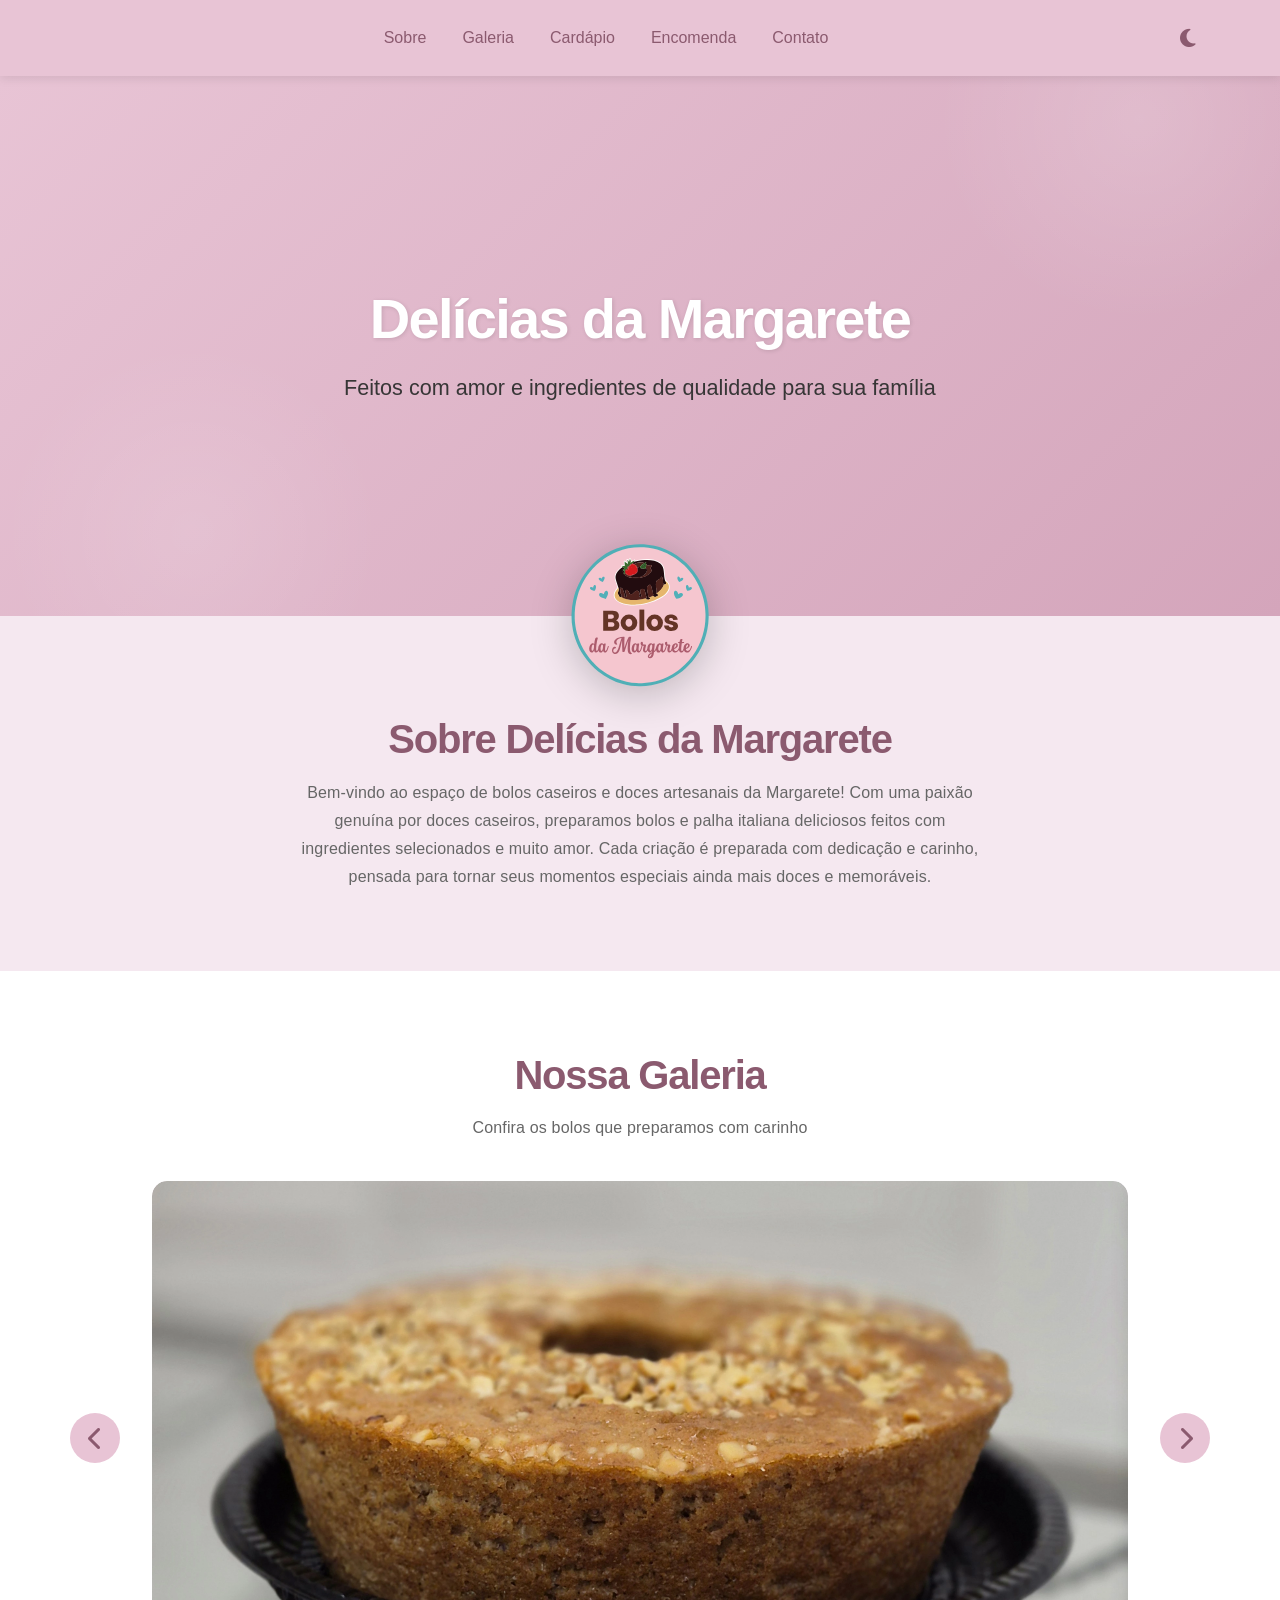
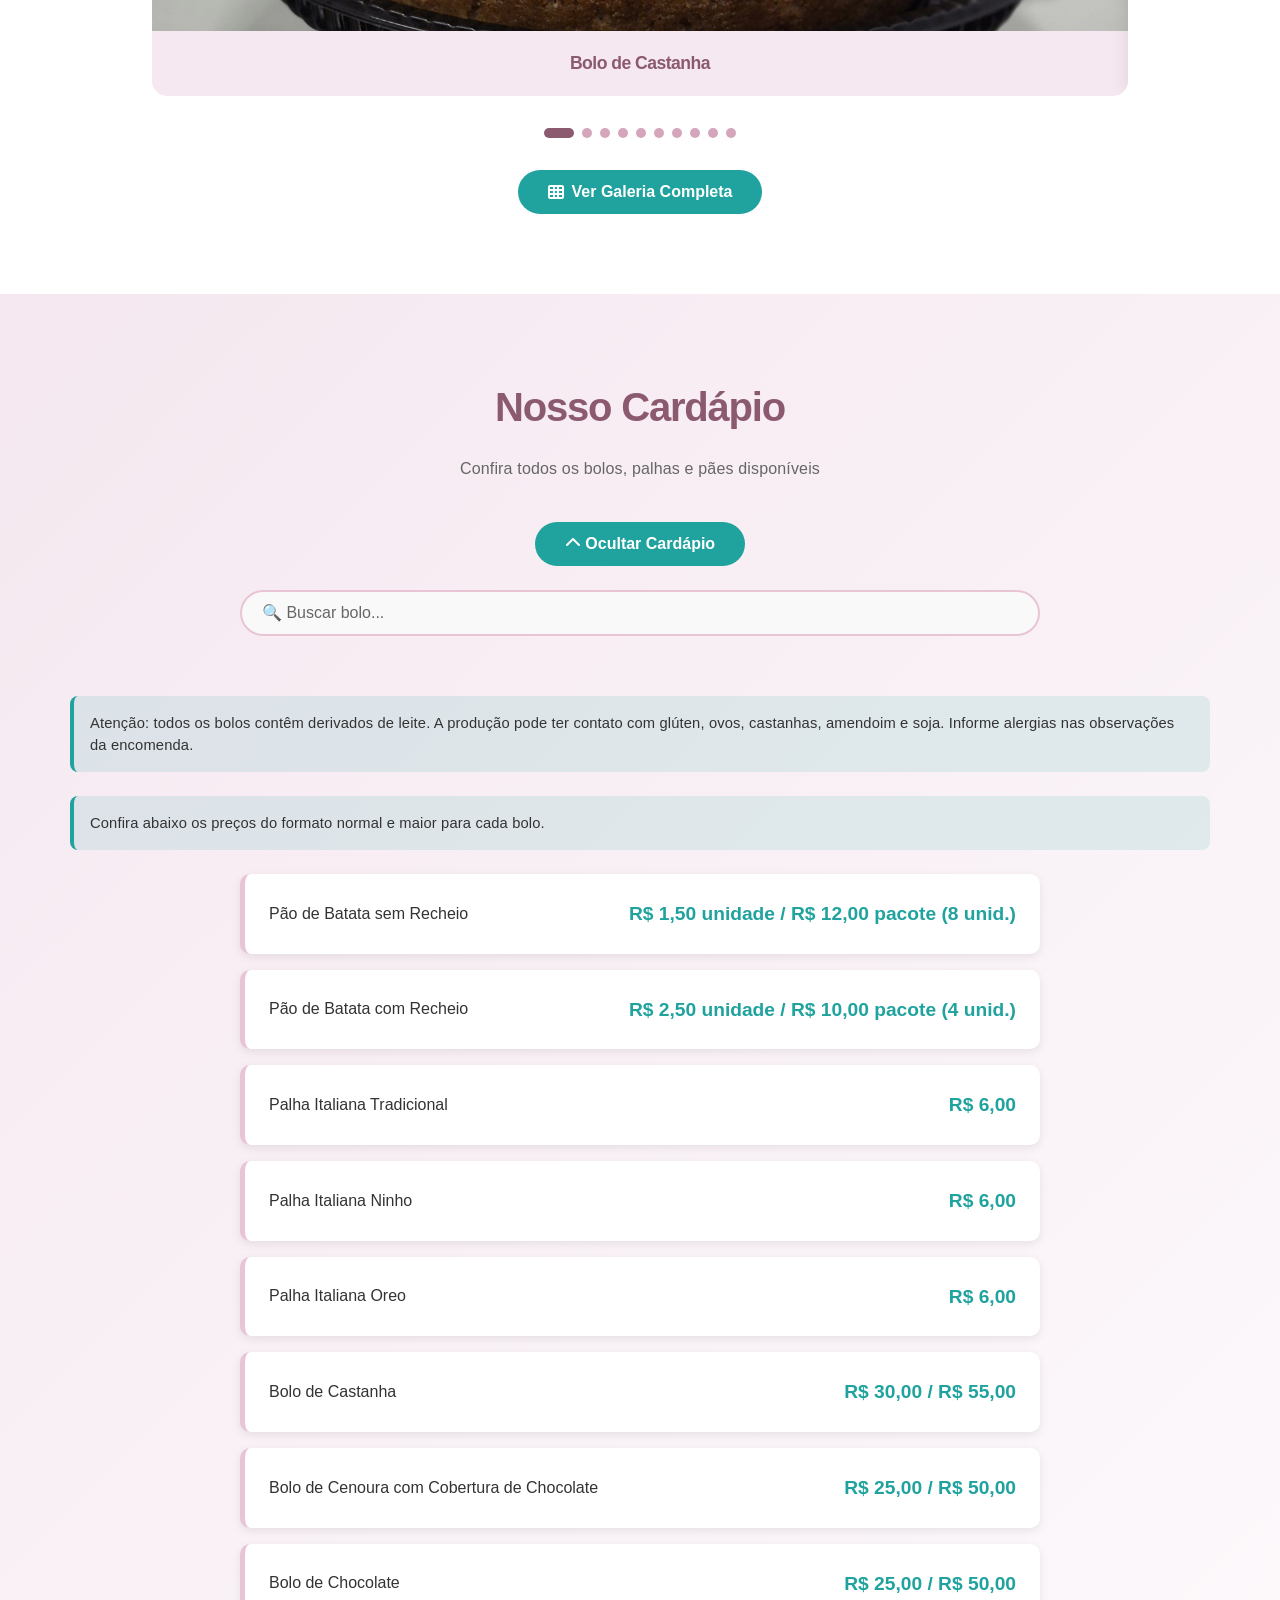
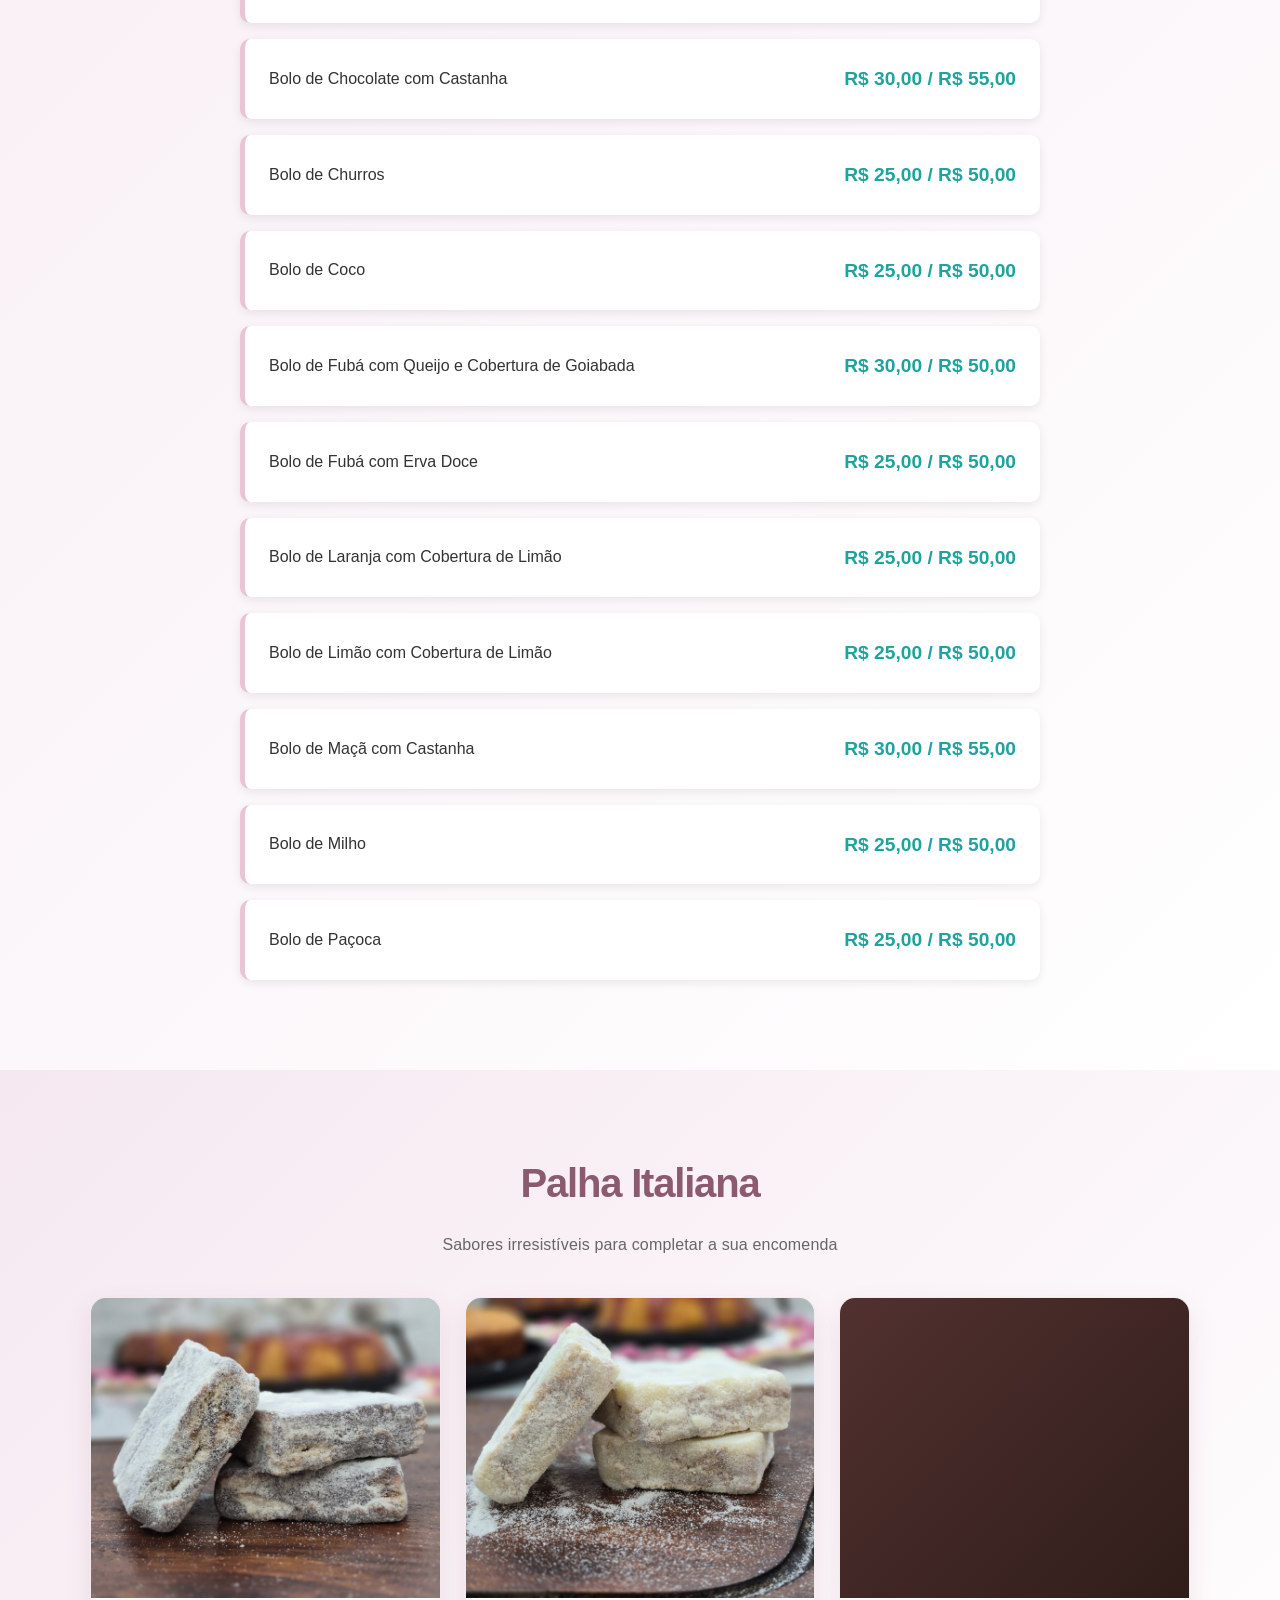
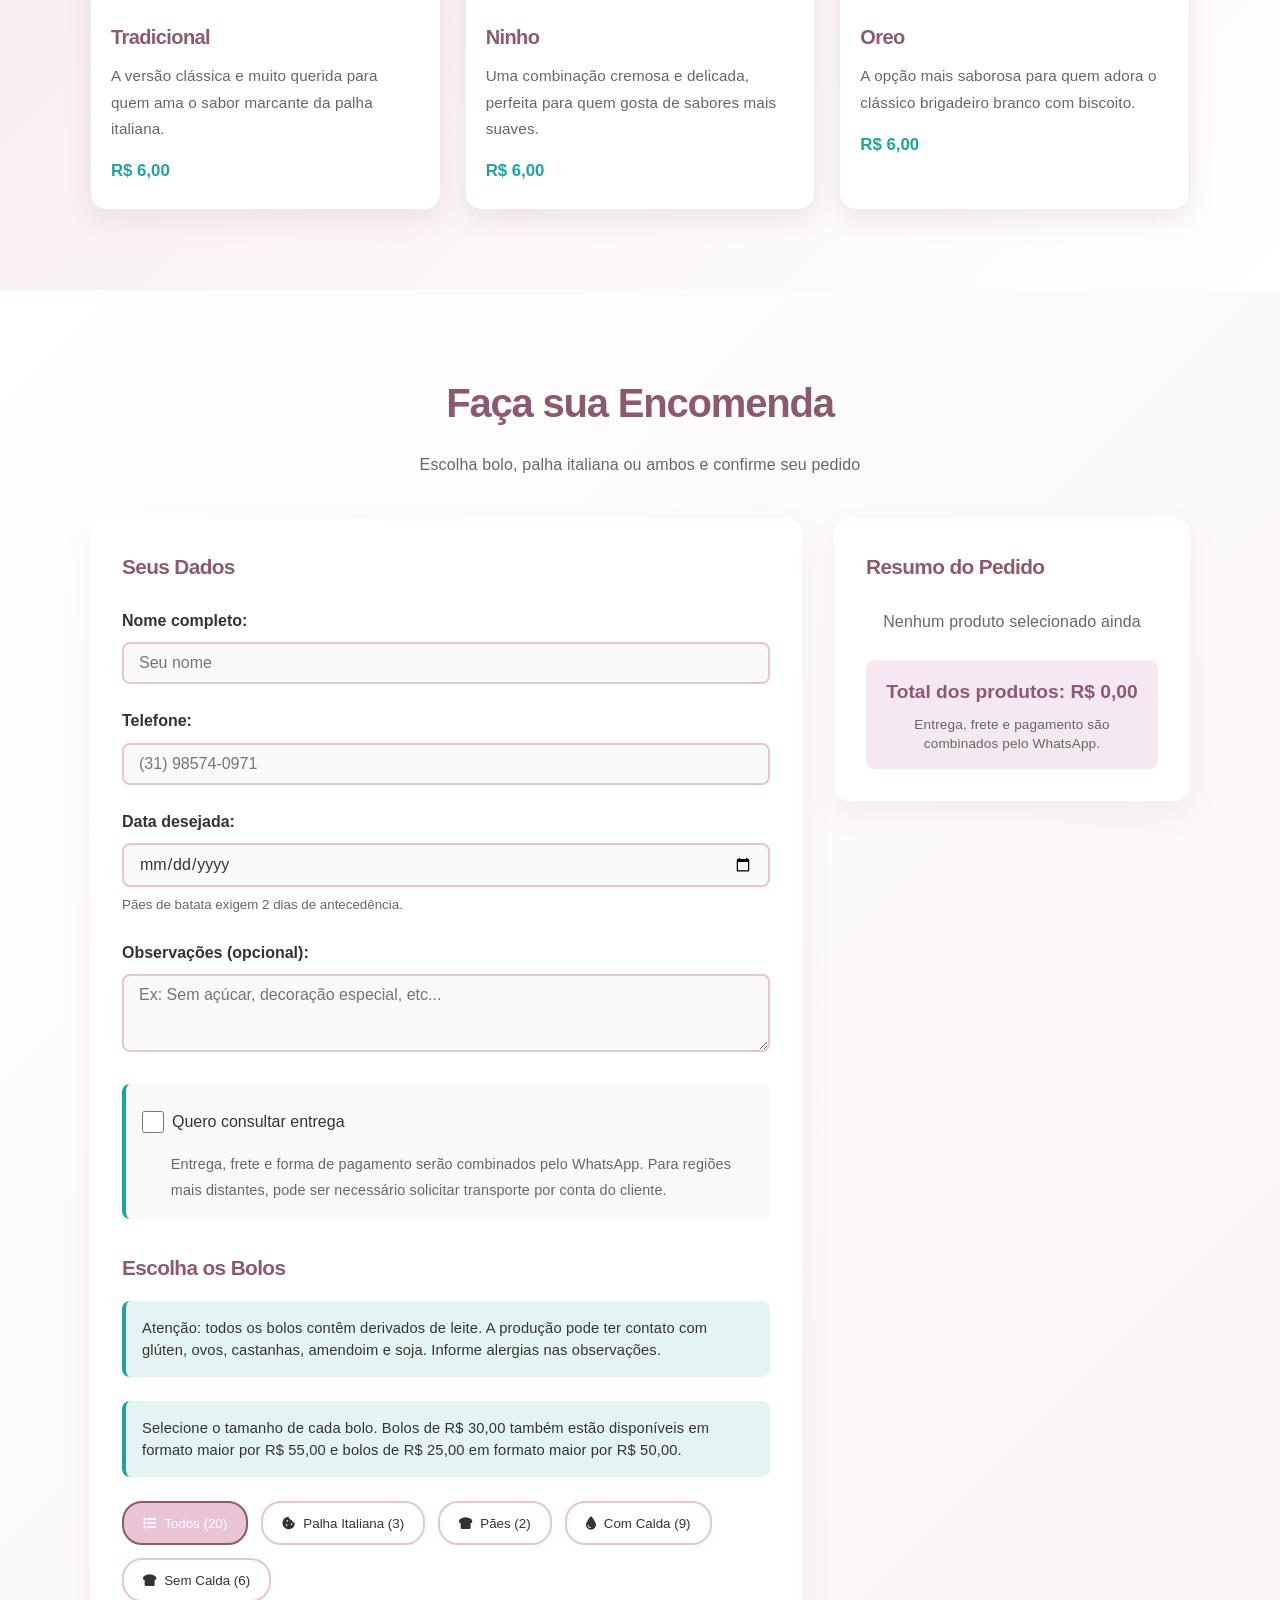
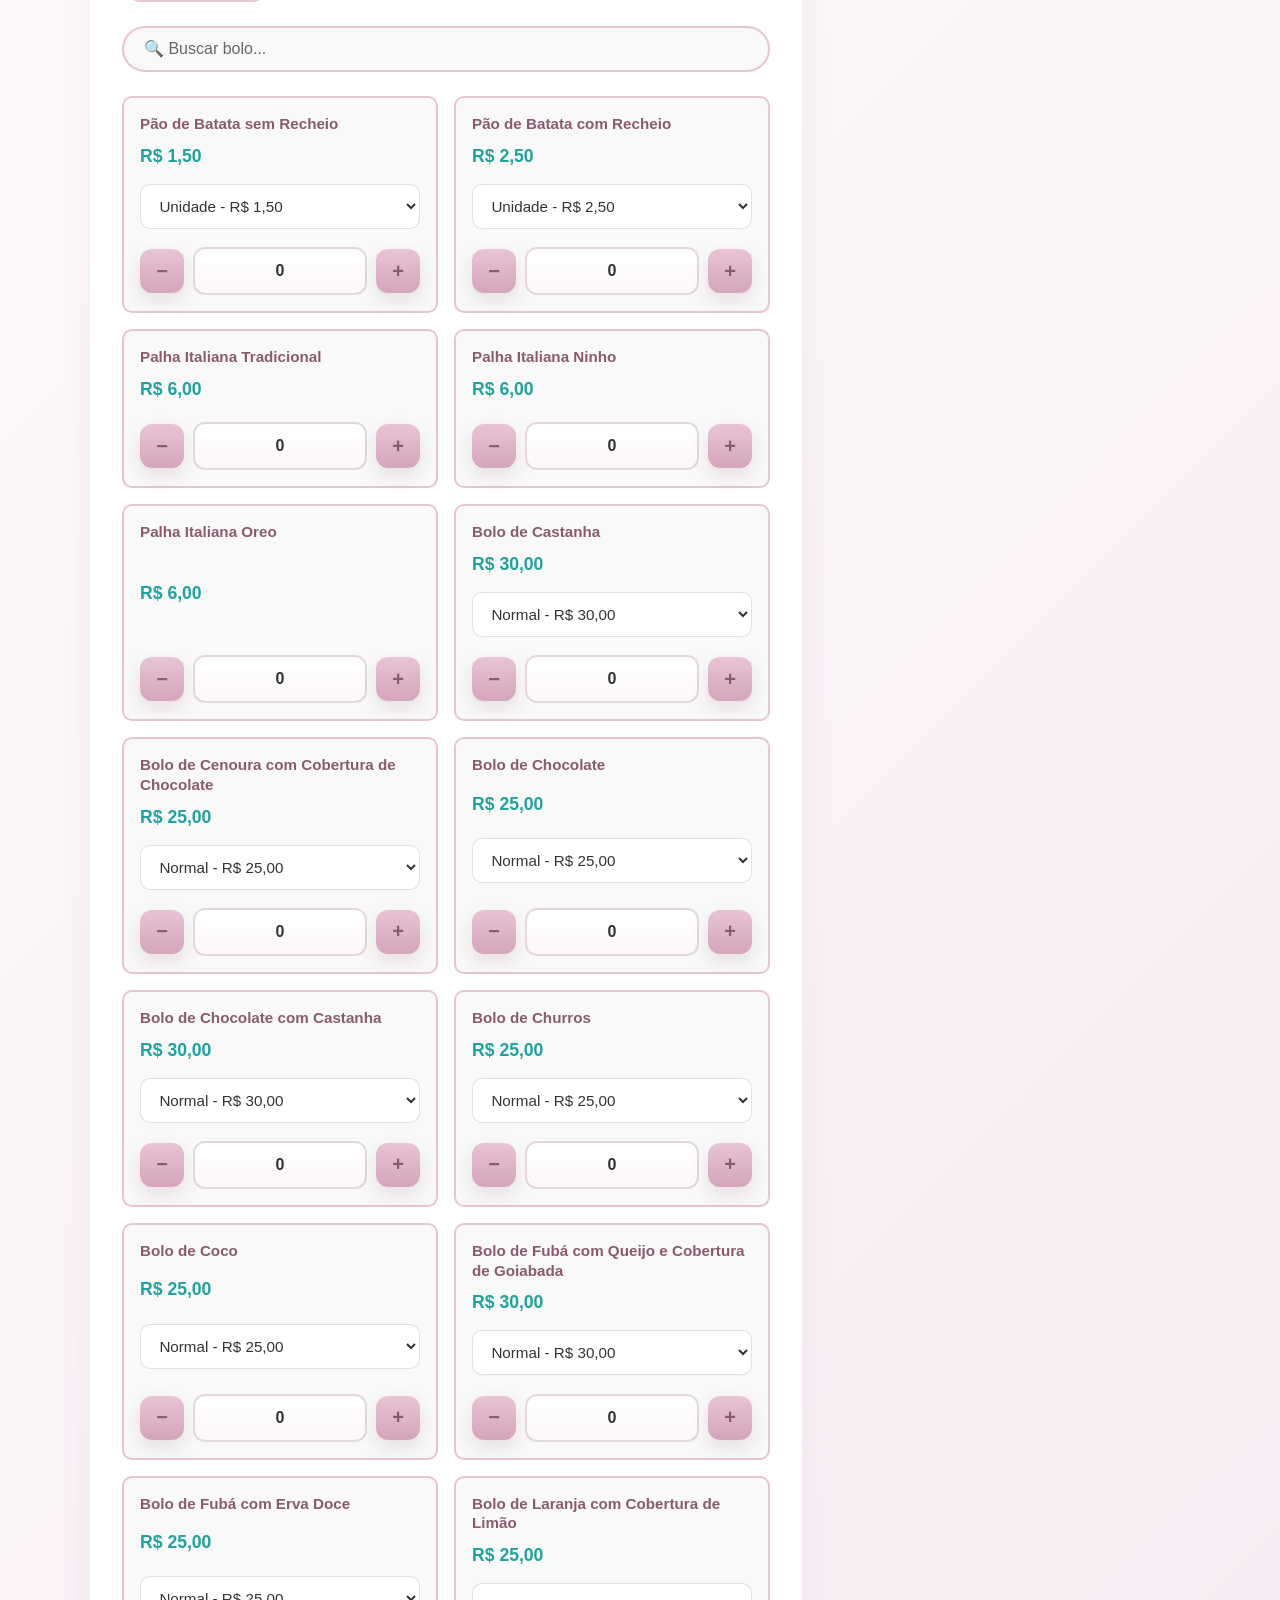
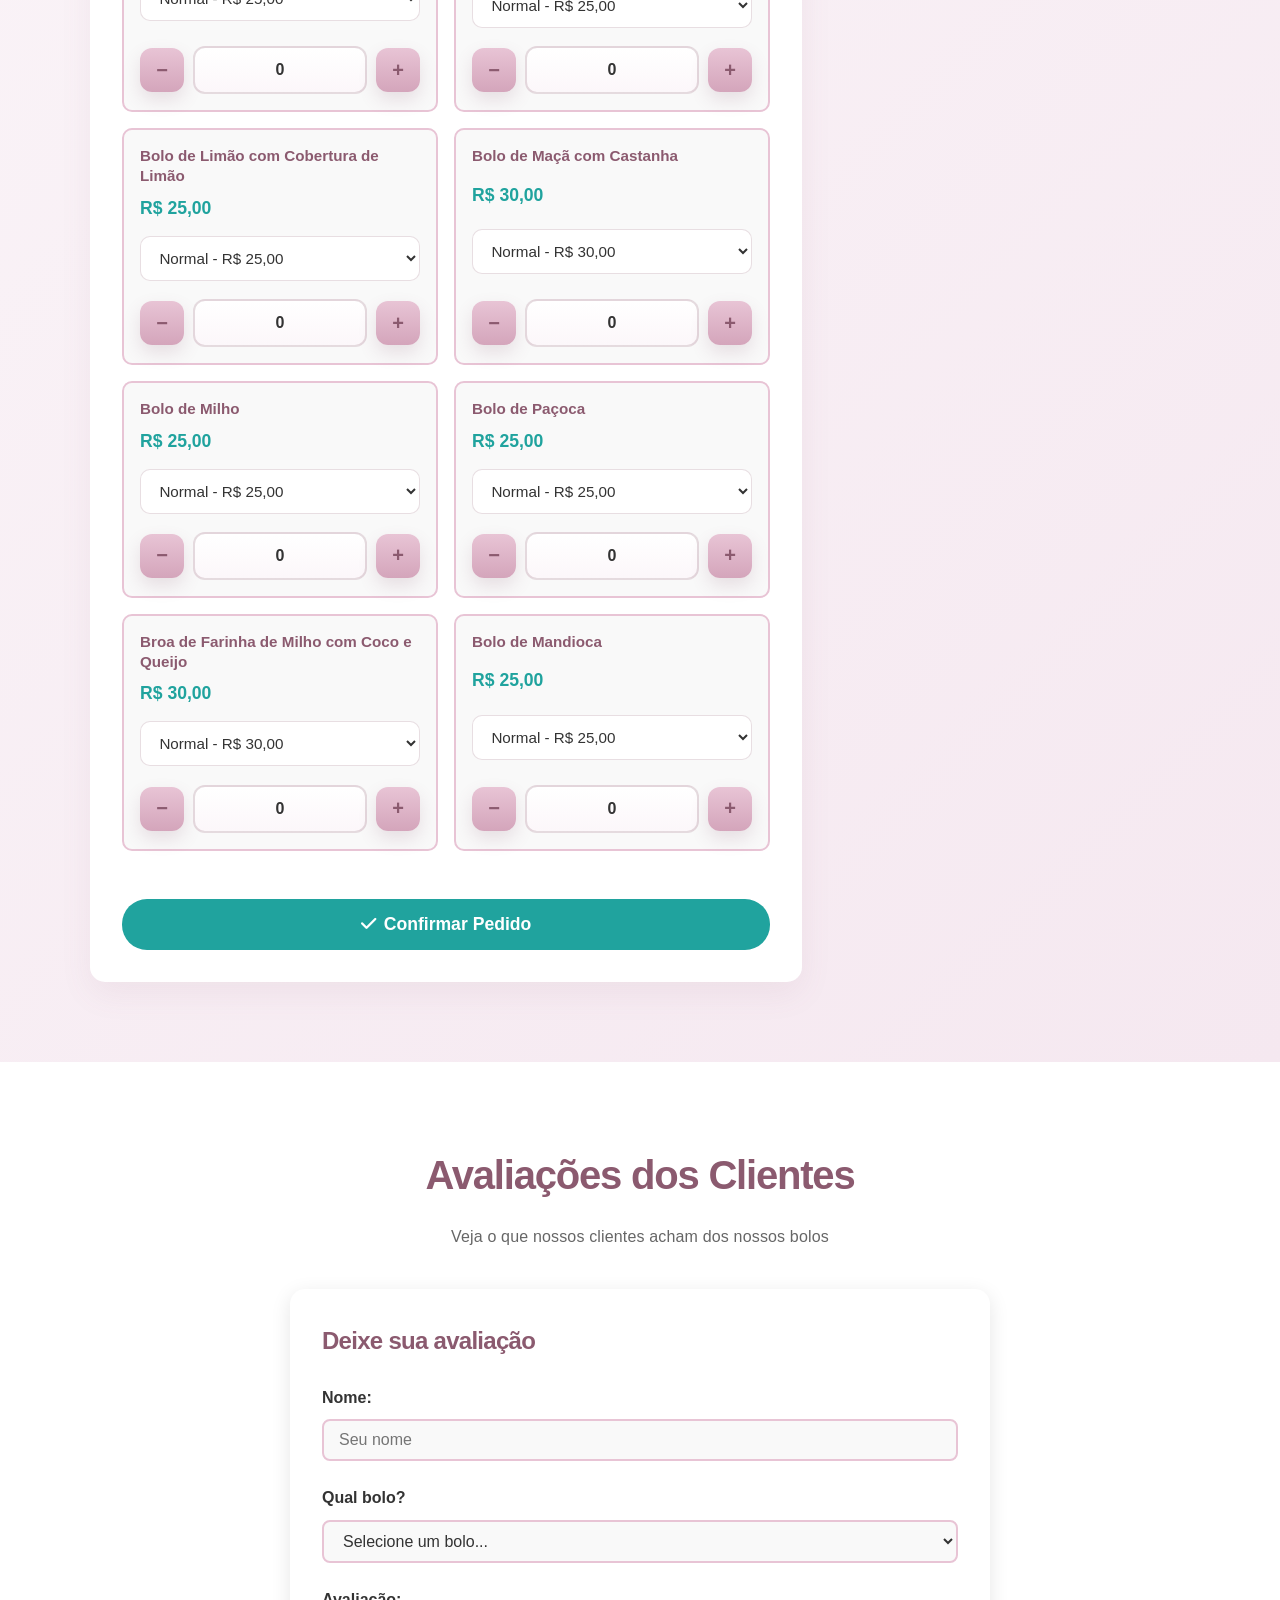
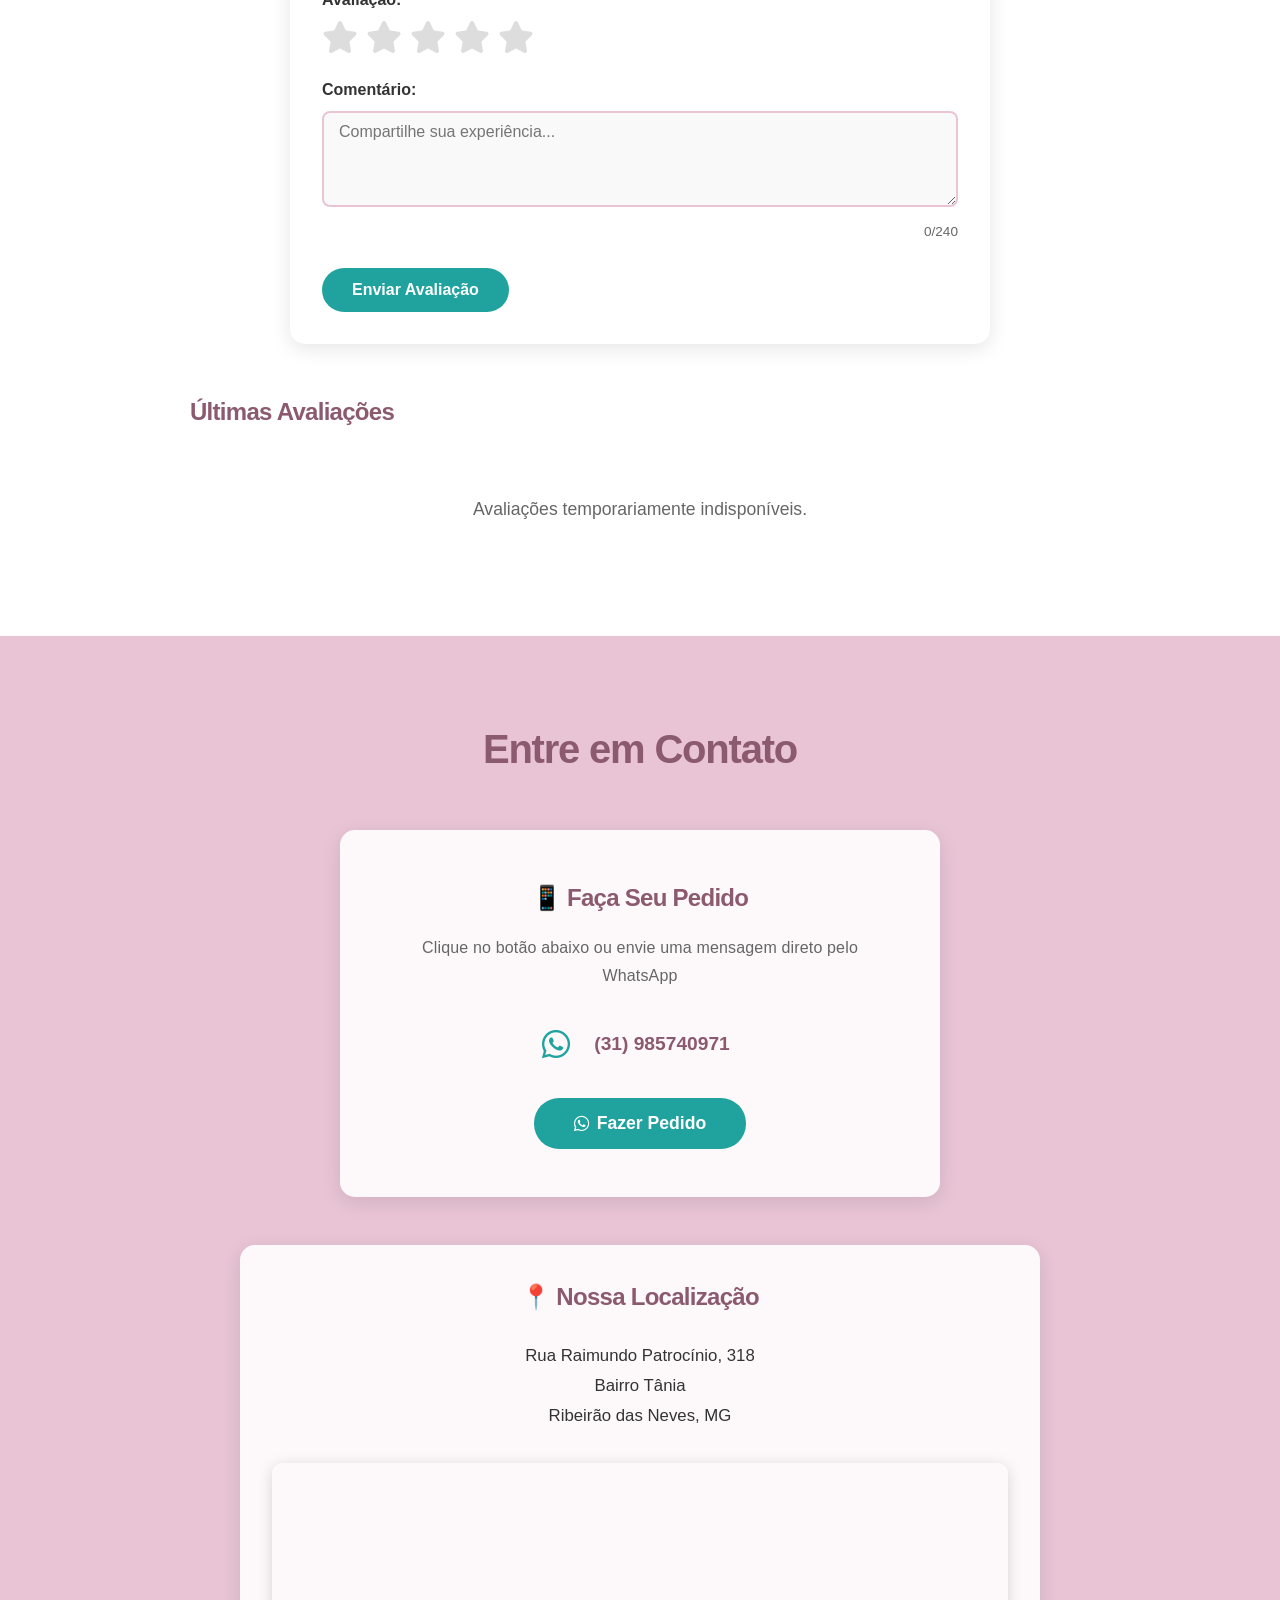
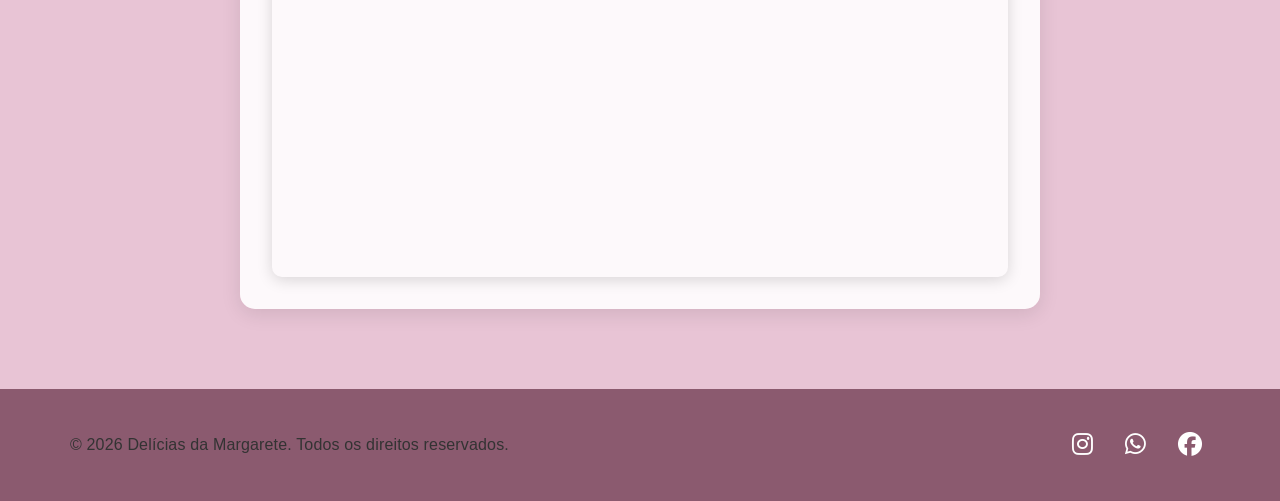
==== index.html @ 3bb1d27c "Ajuste no cardápio" ====
<!DOCTYPE html>
<html lang="pt-BR">

<head>
    <meta charset="UTF-8">
    <meta name="viewport" content="width=device-width, initial-scale=1.0">
    <meta name="description" content="Delícias da Margarete: bolos caseiros e palha italiana artesanais com muito carinho.">
    <meta property="og:title" content="Delícias da Margarete">
    <meta property="og:description" content="Bolos caseiros e palha italiana artesanais feitos com carinho.">
    <title>Delícias da Margarete - Bolos Caseiros Deliciosos</title>
    <link rel="icon" type="image/png" href="favicon.png">
    <link rel="stylesheet" href="style.css?v=20260729-1">
    <link rel="stylesheet" href="style-mobile-fixes.css?v=20260729-1">
    <link rel="stylesheet" href="https://cdnjs.cloudflare.com/ajax/libs/font-awesome/6.4.0/css/all.min.css">
    <!-- Firebase -->
    <script src="https://www.gstatic.com/firebasejs/10.7.0/firebase-app-compat.js"></script>
    <script src="https://www.gstatic.com/firebasejs/10.7.0/firebase-database-compat.js"></script>
</head>

<body>
    <!-- Header -->
    <header class="header">
        <div class="container header-row">
            <nav class="nav" id="navMenu">
                <ul>
                    <li><a href="#sobre" onclick="fecharMenuMobile()">Sobre</a></li>
                    <li><a href="#galeria" onclick="fecharMenuMobile()">Galeria</a></li>
                    <li><a href="#cardapio" onclick="fecharMenuMobile()">Cardápio</a></li>
                    <li><a href="#encomenda" onclick="fecharMenuMobile()">Encomenda</a></li>
                    <li><a href="#contato" onclick="fecharMenuMobile()">Contato</a></li>
                </ul>
            </nav>
            <div class="header-actions">
                <button class="btn-tema" onclick="alternarModoEscuro()" title="Alternar modo escuro">
                    <i class="fas fa-moon"></i>
                </button>
                <button class="menu-hamburger" onclick="toggleMenuMobile()" title="Abrir menu">
                    <i class="fas fa-bars"></i>
                </button>
            </div>
        </div>
    </header>

    <!-- Hero Section -->
    <section class="hero">
        <div class="hero-cursor-effects" aria-hidden="true"></div>

        <div class="hero-content">
            <h2>Delícias da Margarete</h2>
            <p>Feitos com amor e ingredientes de qualidade para sua família</p>
        </div>
    </section>

    <!-- Sobre -->
    <section id="sobre" class="sobre">
        <div class="container">
            <div class="hero-badge">
                <img src="Imagens/otimizadas/Logo.svg" alt="Delícias da Margarete" loading="lazy">
            </div>
            <h2>Sobre Delícias da Margarete</h2>
            <p>Bem-vindo ao espaço de bolos caseiros e doces artesanais da Margarete! Com uma paixão genuína por doces caseiros, preparamos
                bolos e palha italiana deliciosos feitos com ingredientes selecionados e muito amor. Cada criação é preparada com dedicação
                e carinho, pensada para tornar seus momentos especiais ainda mais doces e memoráveis.</p>
        </div>
    </section>

    <!-- Galeria de Bolos -->
    <section id="galeria" class="galeria">
        <div class="container">
            <h2>Nossa Galeria</h2>
            <p class="subtitle">Confira os bolos que preparamos com carinho</p>

            <div class="carrossel-container">
                <button class="carrossel-btn carrossel-btn-prev" onclick="moveCarrossel(-1)">
                    <i class="fas fa-chevron-left"></i>
                </button>

                <div class="carrossel-wrapper">
                    <div class="carrossel" id="carrossel">
                        <div class="galeria-item">
                            <img src="Imagens/otimizadas/castanha.webp" alt="Bolo de Castanha"
                                loading="lazy" decoding="async">
                            <h3>Bolo de Castanha</h3>
                        </div>
                        <div class="galeria-item">
                            <img src="Imagens/otimizadas/Chocolate.webp" alt="Bolo de Chocolate" loading="lazy"
                                decoding="async">
                            <h3>Bolo de Chocolate</h3>
                        </div>
                        <div class="galeria-item">
                            <img src="Imagens/otimizadas/CenouraCalda.webp" alt="Bolo de Cenoura" loading="lazy"
                                decoding="async">
                            <h3>Bolo de Cenoura</h3>
                        </div>
                        <div class="galeria-item">
                            <img src="Imagens/otimizadas/Churros.webp" alt="Bolo de Churros" loading="lazy"
                                decoding="async">
                            <h3>Bolo de Churros</h3>
                        </div>
                        <div class="galeria-item">
                            <img src="Imagens/otimizadas/Coco.webp" alt="Bolo de Coco" loading="lazy"
                                decoding="async">
                            <h3>Bolo de Coco</h3>
                        </div>
                        <div class="galeria-item">
                            <img src="Imagens/otimizadas/BroaComCalda.webp" alt="Bolo de Fubá"
                                loading="lazy" decoding="async">
                            <h3>Bolo de Fubá</h3>
                        </div>
                        <div class="galeria-item">
                            <img src="Imagens/otimizadas/LaranjaCalda.webp" alt="Bolo de Laranja" loading="lazy"
                                decoding="async">
                            <h3>Bolo de Laranja</h3>
                        </div>
                        <div class="galeria-item">
                            <img src="Imagens/otimizadas/BoloLimao.webp" alt="Bolo de Limão"
                                loading="lazy" decoding="async">
                            <h3>Bolo de Limão</h3>
                        </div>
                        <div class="galeria-item">
                            <img src="Imagens/otimizadas/PacocaBolo.webp" alt="Bolo de Paçoca" loading="lazy"
                                decoding="async">
                            <h3>Bolo de Paçoca</h3>
                        </div>
                        <div class="galeria-item">
                            <img src="Imagens/otimizadas/Milho.webp" alt="Bolo de Milho" loading="lazy"
                                decoding="async">
                            <h3>Bolo de Milho</h3>
                        </div>
                    </div>
                </div>

                <button class="carrossel-btn carrossel-btn-next" onclick="moveCarrossel(1)">
                    <i class="fas fa-chevron-right"></i>
                </button>
            </div>

            <div class="carrossel-indicadores" id="indicadores"></div>

            <!-- Botão Ver Galeria Completa -->
            <div class="galeria-completa-btn-container">
                <button class="btn btn-primary" onclick="toggleGaleriaCompleta()">
                    <i class="fas fa-th"></i> Ver Galeria Completa
                </button>
            </div>

            <!-- Galeria Completa em Grid -->
            <div id="galeriaCompleta" class="galeria-completa oculta">
                <h3>Todos os Nossos Bolos</h3>
                <div class="galeria-grid">
                    <div class="galeria-grid-item">
                        <img src="Imagens/otimizadas/castanha.webp" alt="Bolo de Castanha"
                            loading="lazy" decoding="async">
                        <h4>Bolo de Castanha</h4>
                    </div>
                    <div class="galeria-grid-item">
                        <img src="Imagens/otimizadas/CenouraCalda.webp" loading="lazy" decoding="async"
                            alt="Bolo de Cenoura com Cobertura de Chocolate">
                        <h4>Bolo de Cenoura com Cobertura de Chocolate</h4>
                    </div>
                    <div class="galeria-grid-item">
                        <img src="Imagens/otimizadas/Chocolate.webp" alt="Bolo de Chocolate" loading="lazy"
                            decoding="async">
                        <h4>Bolo de Chocolate</h4>
                    </div>
                    <div class="galeria-grid-item">
                        <img src="Imagens/otimizadas/ChocolateCastanha.webp" loading="lazy" decoding="async"
                            alt="Bolo de Chocolate com Castanha">
                        <h4>Bolo de Chocolate com Castanha</h4>
                    </div>
                    <div class="galeria-grid-item">
                        <img src="Imagens/otimizadas/Churros.webp" alt="Bolo de Churros" loading="lazy"
                            decoding="async">
                        <h4>Bolo de Churros</h4>
                    </div>
                    <div class="galeria-grid-item">
                        <img src="Imagens/otimizadas/Coco.webp" alt="Bolo de Coco" loading="lazy"
                            decoding="async">
                        <h4>Bolo de Coco</h4>
                    </div>
                    <div class="galeria-grid-item">
                        <img src="Imagens/otimizadas/BroaComCalda.webp" loading="lazy"
                            decoding="async" alt="Bolo de Fubá com Queijo e Cobertura de Goiabada">
                        <h4>Bolo de Fubá com Queijo e Cobertura de Goiabada</h4>
                    </div>
                    <div class="galeria-grid-item">
                        <img src="Imagens/otimizadas/BoloFubaErva.webp" loading="lazy"
                            decoding="async" alt="Bolo de Fubá com Erva Doce">
                        <h4>Bolo de Fubá com Erva Doce</h4>
                    </div>
                    <div class="galeria-grid-item">
                        <img src="Imagens/otimizadas/LaranjaCalda.webp" loading="lazy" decoding="async"
                            alt="Bolo de Laranja com Cobertura de Limão">
                        <h4>Bolo de Laranja com Cobertura de Limão</h4>
                    </div>
                    <div class="galeria-grid-item">
                        <img src="Imagens/otimizadas/BoloLimao.webp" loading="lazy"
                            decoding="async" alt="Bolo de Limão com Cobertura de Limão">
                        <h4>Bolo de Limão com Cobertura de Limão</h4>
                    </div>
                    <div class="galeria-grid-item">
                        <img src="Imagens/otimizadas/Maca.webp" loading="lazy" decoding="async"
                            alt="Bolo de Maçã com Castanha">
                        <h4>Bolo de Maçã com Castanha</h4>
                    </div>
                    <div class="galeria-grid-item">
                        <img src="Imagens/otimizadas/Milho.webp" alt="Bolo de Milho" loading="lazy" decoding="async">
                        <h4>Bolo de Milho</h4>
                    </div>
                    <div class="galeria-grid-item">
                        <img src="Imagens/otimizadas/PacocaBolo.webp" alt="Bolo de Paçoca" loading="lazy" decoding="async">
                        <h4>Bolo de Paçoca</h4>
                    </div>
                    <div class="galeria-grid-item">
                        <img src="Imagens/otimizadas/Broa.webp" loading="lazy" decoding="async"
                            alt="Broa de Farinha de Milho com Coco e Queijo">
                        <h4>Broa de Farinha de Milho com Coco e Queijo</h4>
                    </div>
                    <div class="galeria-grid-item">
                        <img src="Imagens/otimizadas/bolomandioca.webp" loading="lazy" decoding="async"
                            alt="Bolo de Mandioca">
                        <h4>Bolo de Mandioca</h4>
                    </div>
                </div>
                <button class="btn btn-outline" onclick="toggleGaleriaCompleta()" style="margin-top: 2rem;">
                    <i class="fas fa-times"></i> Fechar Galeria
                </button>
            </div>
        </div>
    </section>

    <!-- Cardápio -->
    <section id="cardapio" class="cardapio">
        <div class="container">
            <h2>Nosso Cardápio</h2>
            <p class="subtitle">Confira todos os bolos, palhas e pães disponíveis</p>

            <button class="btn btn-primary" onclick="toggleCardapio()" style="margin-bottom: 1.5rem; display: block; margin-left: auto; margin-right: auto;">
                <i class="fas fa-chevron-up"></i> <span id="btnCardapioText">Ocultar Cardápio</span>
            </button>

            <div id="cardapioContainer" class="cardapio-container">
                <div class="busca-container">
                    <input type="text" id="buscaInput" class="busca-input" placeholder="🔍 Buscar bolo..."
                        onkeyup="filtrarCardapio()">
                    <span class="busca-info" id="buscaInfo"></span>
                </div>
 
                <p class="aviso-alergenos">
                    Atenção: todos os bolos contêm derivados de leite. A produção pode ter contato com glúten, ovos,
                    castanhas, amendoim e soja. Informe alergias nas observações da encomenda.
                </p>
                <p class="aviso-alergenos" style="margin-top: 0.5rem;">
                    Confira abaixo os preços do formato normal e maior para cada bolo.
                </p>

                <div class="cardapio-list" id="cardapioList"></div>
            </div>
        </div>
    </section>

    <!-- Palha Italiana -->
    <section id="palha-italiana" class="palha-italiana">
        <div class="container">
            <h2>Palha Italiana</h2>
            <p class="subtitle">Sabores irresistíveis para completar a sua encomenda</p>

            <div class="palha-grid">
                <article class="palha-card">
                    <div class="palha-imagem" aria-hidden="true">
                        <img src="Imagens/otimizadas/PalhaChocolate.webp" alt="Palha Italiana Tradicional" loading="lazy" decoding="async">
                    </div>
                    <div class="palha-card-content">
                        <h3>Tradicional</h3>
                        <p class="palha-descricao">A versão clássica e muito querida para quem ama o sabor marcante da palha italiana.</p>
                        <span class="palha-preco">R$ 6,00</span>
                    </div>
                </article>

                <article class="palha-card">
                    <div class="palha-imagem palha-imagem-ninho" aria-hidden="true">
                        <img src="Imagens/otimizadas/PalhaNinho.webp" alt="Palha Italiana Ninho" loading="lazy" decoding="async">
                    </div>
                    <div class="palha-card-content">
                        <h3>Ninho</h3>
                        <p class="palha-descricao">Uma combinação cremosa e delicada, perfeita para quem gosta de sabores mais suaves.</p>
                        <span class="palha-preco">R$ 6,00</span>
                    </div>
                </article>

                <article class="palha-card">
                    <div class="palha-imagem palha-imagem-oreo" aria-hidden="true">
                        <img src="Imagens/otimizadas/PalhaOreo.webp" alt="Palha Italiana Oreo" loading="lazy" decoding="async">
                    </div>
                    <div class="palha-card-content">
                        <h3>Oreo</h3>
                        <p class="palha-descricao">A opção mais saborosa para quem adora o clássico brigadeiro branco com biscoito.</p>
                        <span class="palha-preco">R$ 6,00</span>
                    </div>
                </article>
            </div>
        </div>
    </section>

    <!-- Encomenda de Bolos -->
    <section id="encomenda" class="encomenda">
        <div class="container">
            <h2>Faça sua Encomenda</h2>
            <p class="subtitle">Escolha bolo, palha italiana ou ambos e confirme seu pedido</p>

            <div class="encomenda-container">
                <div class="encomenda-form">
                    <h3>Seus Dados</h3>
                    <form id="formEncomenda">
                        <div class="form-group">
                            <label for="encNome">Nome completo:</label>
                            <input type="text" id="encNome" required placeholder="Seu nome">
                        </div>

                        <div class="form-group">
                            <label for="encTelefone">Telefone:</label>
                            <input type="tel" id="encTelefone" required placeholder="(31) 98574-0971">
                        </div>

                        <div class="form-group">
                            <label for="encData">Data desejada:</label>
                            <input type="date" id="encData" required>
                            <small style="display:block; margin-top:0.4rem; color:var(--cor-texto-claro);">Pães de batata exigem 2 dias de antecedência.</small>
                        </div>


                        <div class="form-group">
                            <label for="encObs">Observações (opcional):</label>
                            <textarea id="encObs" placeholder="Ex: Sem açúcar, decoração especial, etc..."
                                rows="3"></textarea>
                        </div>

                        <div class="entrega-opcao">
                            <label class="entrega-checkbox">
                                <input type="checkbox" id="encEntrega">
                                <span style="font-weight: 500;">Quero consultar entrega</span>
                            </label>
                            <p class="entrega-info">
                                Entrega, frete e forma de pagamento serão combinados pelo WhatsApp. Para regiões mais
                                distantes, pode ser necessário solicitar transporte por conta do cliente.
                            </p>
                            <div class="form-group entrega-endereco oculta" id="grupoEnderecoEntrega">
                                <label for="encEndereco">Endereço para consultar entrega:</label>
                                <textarea id="encEndereco" placeholder="Rua, número, bairro e ponto de referência"
                                    rows="3"></textarea>
                            </div>
                        </div>

                        <h3 style="margin-top: 2rem;">Escolha os Bolos</h3>
                        <p class="aviso-alergenos">
                            Atenção: todos os bolos contêm derivados de leite. A produção pode ter contato com glúten,
                            ovos, castanhas, amendoim e soja. Informe alergias nas observações.
                        </p>
                        <p class="aviso-alergenos" style="margin-top: 0.5rem;">
                            Selecione o tamanho de cada bolo. Bolos de R$ 30,00 também estão disponíveis em formato maior por R$ 55,00
                            e bolos de R$ 25,00 em formato maior por R$ 50,00.
                        </p>

                        <!-- Abas de Categorias -->
                        <div class="abas-bolos" style="margin-bottom: 1.5rem;">
                            <button type="button" class="aba-btn aba-ativo" onclick="filtrarPorCategoria('todos', event)">
                                <i class="fas fa-list"></i> Todos (20)
                            </button>
                            <button type="button" class="aba-btn" onclick="filtrarPorCategoria('palha', event)">
                                <i class="fas fa-cookie-bite"></i> Palha Italiana (3)
                            </button>
                            <button type="button" class="aba-btn" onclick="filtrarPorCategoria('paes', event)">
                                <i class="fas fa-bread-slice"></i> Pães (2)
                            </button>
                            <button type="button" class="aba-btn" onclick="filtrarPorCategoria('com-calda', event)">
                                <i class="fas fa-droplet"></i> Com Calda (9)
                            </button>
                            <button type="button" class="aba-btn" onclick="filtrarPorCategoria('sem-calda', event)">
                                <i class="fas fa-bread-slice"></i> Sem Calda (6)
                            </button>
                        </div>

                        <!-- Busca por Nome -->
                        <div style="margin-bottom: 1.5rem;">
                            <input type="text" id="buscaBolosInput" class="busca-input" placeholder="🔍 Buscar bolo..." onkeyup="filtrarBolosPorNome()">
                        </div>

                        <div class="bolos-selecao" id="bolosSelecao"></div>

                        <button type="button" class="btn btn-primary btn-lg" onclick="confirmarEncomenda()"
                            style="width: 100%; margin-top: 1.5rem;">
                            <i class="fas fa-check"></i> Confirmar Pedido
                        </button>
                    </form>
                </div>

                <div class="resumo-pedido">
                    <h3>Resumo do Pedido</h3>
                    <div id="resumoPedido" class="lista-pedido">
                        <p style="color: var(--cor-texto-claro); text-align: center;">Nenhum produto selecionado ainda</p>
                    </div>
                    <div class="total-pedido">
                        <strong>Total dos produtos: R$ <span id="totalPedido">0,00</span></strong>
                        <p class="total-observacao">Entrega, frete e pagamento são combinados pelo WhatsApp.</p>
                    </div>
                </div>
            </div>
        </div>
    </section>
    <!-- Avaliações -->
    <section id="avaliacoes" class="avaliacoes">
        <div class="container">
            <h2>Avaliações dos Clientes</h2>
            <p class="subtitle">Veja o que nossos clientes acham dos nossos bolos</p>

            <!-- Formulário de Avaliação -->
            <div class="avaliacao-form">
                <h3>Deixe sua avaliação</h3>
                <form id="formAvaliacao" onsubmit="enviarAvaliacao(event)">
                    <div class="form-group">
                        <label for="avalNome">Nome:</label>
                        <input type="text" id="avalNome" required maxlength="40" placeholder="Seu nome">
                    </div>

                    <div class="form-group">
                        <label for="avalBolo">Qual bolo?</label>
                        <select id="avalBolo" required>
                            <option value="">Selecione um bolo...</option>
                            <option value="Bolo de Castanha">Bolo de Castanha</option>
                            <option value="Bolo de Cenoura com Cobertura de Chocolate">Bolo de Cenoura com Cobertura de
                                Chocolate</option>
                            <option value="Bolo de Chocolate">Bolo de Chocolate</option>
                            <option value="Bolo de Chocolate com Castanha">Bolo de Chocolate com Castanha</option>
                            <option value="Bolo de Churros">Bolo de Churros</option>
                            <option value="Bolo de Coco">Bolo de Coco</option>
                            <option value="Bolo de Fubá com Queijo e Cobertura de Goiabada">Bolo de Fubá com Queijo e
                                Cobertura de Goiabada</option>
                            <option value="Bolo de Fubá com Erva Doce">Bolo de Fubá com Erva Doce</option>
                            <option value="Bolo de Laranja com Cobertura de Limão">Bolo de Laranja com Cobertura de
                                Limão</option>
                            <option value="Bolo de Limão com Cobertura de Limão">Bolo de Limão com Cobertura de Limão
                            </option>
                            <option value="Bolo de Maçã com Castanha">Bolo de Maçã com Castanha</option>
                            <option value="Bolo de Milho">Bolo de Milho</option>
                            <option value="Bolo de Paçoca">Bolo de Paçoca</option>
                            <option value="Broa de Farinha de Milho com Coco e Queijo">Broa de Farinha de Milho com Coco e Queijo</option>
                            <option value="Bolo de Mandioca">Bolo de Mandioca</option>
                            <option value="Palha Italiana Tradicional">Palha Italiana Tradicional</option>
                            <option value="Palha Italiana Ninho">Palha Italiana Ninho</option>
                            <option value="Palha Italiana Oreo">Palha Italiana Oreo</option>
                        </select>
                    </div>

                    <div class="form-group">
                        <label>Avaliação:</label>
                        <div class="avaliacao-stars" id="avaliacaoStars">
                            <i class="fas fa-star" data-value="1"></i>
                            <i class="fas fa-star" data-value="2"></i>
                            <i class="fas fa-star" data-value="3"></i>
                            <i class="fas fa-star" data-value="4"></i>
                            <i class="fas fa-star" data-value="5"></i>
                        </div>
                        <input type="hidden" id="avalEstrelas" value="0">
                    </div>

                    <div class="form-group">
                        <label for="avalComentario">Comentário:</label>
                        <textarea id="avalComentario" required maxlength="240"
                            placeholder="Compartilhe sua experiência..." rows="4"></textarea>
                        <span class="contador-caracteres" id="contadorComentario">0/240</span>
                    </div>

                    <div class="campo-antispam" aria-hidden="true">
                        <label for="avalSite">Site:</label>
                        <input type="text" id="avalSite" tabindex="-1" autocomplete="off">
                    </div>

                    <button type="submit" class="btn btn-primary" id="btnEnviarAvaliacao">Enviar Avaliação</button>
                </form>
            </div>

            <!-- Exibição de Avaliações -->
            <div class="avaliacoes-lista">
                <h3>Últimas Avaliações</h3>
                <div id="listaAvaliacoes" class="avaliacoes-container"></div>
            </div>
        </div>
    </section>

    <!-- Contato -->
    <section id="contato" class="contato">
        <div class="container">
            <h2>Entre em Contato</h2>
            <div class="contato-info-center">
                <h3>📱 Faça Seu Pedido</h3>
                <p>Clique no botão abaixo ou envie uma mensagem direto pelo WhatsApp</p>
                <div class="info-item">
                    <i class="fab fa-whatsapp"></i>
                    <a href="https://wa.me/5531985740971" target="_blank">(31) 985740971</a>
                </div>
                <button class="btn btn-primary btn-lg" onclick="redirecionarWhatsapp()">
                    <i class="fab fa-whatsapp"></i> Fazer Pedido
                </button>
            </div>

            <!-- Localização -->
            <div class="localizacao-container">
                <h3>📍 Nossa Localização</h3>
                <div class="localizacao-info">
                    <address>
                        Rua Raimundo Patrocínio, 318<br>
                        Bairro Tânia<br>
                        Ribeirão das Neves, MG
                    </address>
                </div>

                <!-- Mapa -->
                <div class="mapa-container">
                    <iframe
                        src="https://www.google.com/maps/embed?pb=!1m18!1m12!1m3!1d3754.4572957484726!2d-44.15089!3d-19.76389!2m3!1f0!2f0!3f0!3m2!1i1024!2i768!4f13.1!3m3!1m2!1s0xa3d8d5c5c5c5c5c5%3A0x0!2sRua%20Raimundo%20Patroc%C3%ADnio%2C%20318%20-%20T%C3%A2nia%2C%20Ribeir%C3%A3o%20das%20Neves%20-%20MG!5e0!3m2!1spt-BR!2sbr!4v1600000000000"
                        width="100%" height="350" style="border:0;" allowfullscreen="" loading="lazy"
                        referrerpolicy="no-referrer-when-downgrade" class="google-map"></iframe>
                </div>
            </div>
        </div>
    </section>

    <!-- Footer -->
    <footer class="footer">
        <div class="container">
            <p>&copy; 2026 Delícias da Margarete. Todos os direitos reservados.</p>
            <div class="social-links">
                <a href="https://www.instagram.com/margareteolisouza?igsh=MXdsdndoMWRxamhudg=="><i
                        class="fab fa-instagram"></i></a>
                <a href="https://wa.me/5531985740971" target="_blank"><i class="fab fa-whatsapp"></i></a>
                <a href="https://www.facebook.com/share/16mEsScqqG/"><i class="fab fa-facebook"></i></a>
            </div>
        </div>
    </footer>

    <!-- Modal Lightbox de Imagem -->
    <div id="modalLightbox" class="lightbox-modal">
        <button class="lightbox-close" onclick="fecharLightbox()">✕</button>
        <button class="lightbox-nav lightbox-prev" onclick="navegarLightbox(-1)">
            <i class="fas fa-chevron-left"></i>
        </button>
        <div class="lightbox-content">
            <img id="lightboxImg" src="" alt="">
            <p id="lightboxTitulo"></p>
        </div>
        <button class="lightbox-nav lightbox-next" onclick="navegarLightbox(1)">
            <i class="fas fa-chevron-right"></i>
        </button>
    </div>

    <button
        id="btnEncomendaFlutuante"
        class="btn-encomenda-flutuante oculta"
        type="button"
        onclick="irParaConfirmacaoEncomenda()"
    >
        <i class="fas fa-check"></i>
            Fazer encomenda
    </button>

    <!-- Modal de Pedido Confirmado -->
    <div id="modalPedidoConfirmado" class="pedido-confirmado-modal">
        <div class="pedido-confirmado-content">
            <img src="Imagens/otimizadas/Assistente.svg" alt="Mascote Delícias da Margarete" class="pedido-confirmado-mascote">
            <h2>Pedido enviado!</h2>
            <p>Já vamos te chamar no WhatsApp para combinar os detalhes. Obrigada pela preferência! 💕</p>
            <button type="button" class="btn btn-primary" onclick="fecharModalPedidoConfirmado()">Fechar</button>
        </div>
    </div>

    <script src="firebase-config.js?v=20260729-1"></script>
    <script src="script.js?v=20260729-1"></script>
</body>
</html>
---- style.css ----
* {
    margin: 0;
    padding: 0;
    box-sizing: border-box;
}

:root {
    --cor-principal: #e8c4d5;
    --cor-secundaria: #d4a5bb;
    --cor-escura: #8b5a6f;
    --cor-clara: #f5e8f0;
    --cor-destaque: #20a39e;
    --cor-texto: #333;
    --cor-texto-claro: #666;
    --cor-bg: #ffffff;
    --cor-bg-secundaria: #f9f9f9;
}

body.dark-mode {
    --cor-texto: #f0f0f0;
    --cor-texto-claro: #c0c0c0;
    --cor-bg: #0f0f0f;
    --cor-bg-secundaria: #1e1e1e;
    --cor-principal: #6b3d4a;
    --cor-secundaria: #5a3040;
    --cor-escura: #d4a5bb;
    --cor-clara: #2a1f28;
    --cor-destaque: #4dd0cc;
}

html {
    scroll-behavior: smooth;
    scroll-padding-top: 88px;
}

[id] {
    scroll-margin-top: 88px;
}

body {
    font-family: 'Segoe UI', Tahoma, Geneva, Verdana, sans-serif;
    font-size: 16px;
    line-height: 1.65;
    color: var(--cor-texto);
    background-color: var(--cor-bg);
    text-rendering: optimizeLegibility;
    -webkit-font-smoothing: antialiased;
    transition: background-color 0.3s ease, color 0.3s ease;
}

h1, h2, h3, h4, h5, h6 {
    margin: 0;
    font-family: inherit;
    font-weight: 700;
    letter-spacing: -0.03em;
}

p, li, label, input, textarea, button {
    font-family: 'Segoe UI', Tahoma, Geneva, Verdana, sans-serif;
    color: var(--cor-texto);
}

p {
    font-size: 1rem;
    line-height: 1.75;
    letter-spacing: 0.01em;
}

.container {
    max-width: 1200px;
    margin: 0 auto;
    padding: 0 20px;
}

/* Header */
.header {
    background-color: var(--cor-principal);
    padding: 1rem 0;
    box-shadow: 0 2px 10px rgba(0, 0, 0, 0.1);
    position: sticky;
    top: 0;
    z-index: 100;
    transition: background-color 0.3s ease;
}

body.dark-mode .header {
    box-shadow: 0 2px 15px rgba(0, 0, 0, 0.5);
}

.header .container {
    display: grid;
    grid-template-columns: 1fr auto;
    align-items: center;
    gap: 1.5rem;
}

.header-row {
    align-items: center;
}

.logo h1 {
    font-size: 1.9rem;
    color: var(--cor-escura);
    font-weight: 700;
}

.logo {
    display: flex;
    align-items: center;
    gap: 0.85rem;
}

.logo-img {
    height: 50px;
    width: auto;
    max-width: 60px;
}

body.dark-mode .logo-img {
    opacity: 0.95;
}

.nav ul {
    list-style: none;
    display: flex;
    justify-content: center;
    gap: 1.75rem;
}

.nav a {
    display: inline-flex;
    align-items: center;
    min-height: 44px;
    padding: 0 0.25rem;
    text-decoration: none;
    color: var(--cor-escura);
    font-weight: 500;
    transition: color 0.3s ease;
}

.nav a:hover {
    color: var(--cor-destaque);
}

/* Botão de Tema */
.btn-tema {
    background: none;
    border: none;
    font-size: 1.3rem;
    color: var(--cor-escura);
    cursor: pointer;
    transition: all 0.3s ease;
    padding: 0.5rem;
    border-radius: 50%;
    display: flex;
    align-items: center;
    justify-content: center;
    width: 44px;
    height: 44px;
}

.btn-tema:hover {
    background-color: rgba(139, 90, 111, 0.1);
    transform: scale(1.1);
}

body.dark-mode .btn-tema {
    color: #ffd700;
}

.header-actions {
    display: flex;
    align-items: center;
    gap: 0.5rem;
}

.menu-hamburger {
    display: none;
    background: none;
    border: none;
    font-size: 1.5rem;
    color: var(--cor-escura);
    cursor: pointer;
    padding: 0.5rem;
    width: 44px;
    height: 44px;
}

.nav li:last-child {
    display: flex;
    align-items: center;
}

/* Hero Section */
.hero {
    background: linear-gradient(135deg, var(--cor-principal) 0%, var(--cor-secundaria) 100%);
    padding: clamp(3rem, 7vw, 10rem) 20px;
    text-align: center;
    color: white;
    min-height: clamp(350px, 60vh, 600px);
    display: flex;
    align-items: center;
    justify-content: center;
    position: relative;
    overflow: hidden;
    --cursor-x: 50%;
    --cursor-y: 50%;
}

.hero::before {
    content: '';
    position: absolute;
    top: -30%;
    right: -5%;
    width: clamp(240px, 32vw, 600px);
    height: clamp(240px, 32vw, 600px);
    background: radial-gradient(circle, rgba(255, 255, 255, 0.15) 0%, rgba(255, 255, 255, 0) 70%);
    border-radius: 50%;
    animation: float 6s ease-in-out infinite;
    z-index: 0;
}

.hero::after {
    content: '';
    position: absolute;
    bottom: -20%;
    left: 0%;
    width: clamp(220px, 30vw, 550px);
    height: clamp(220px, 30vw, 550px);
    background: radial-gradient(circle, rgba(255, 255, 255, 0.12) 0%, rgba(255, 255, 255, 0) 70%);
    border-radius: 50%;
    animation: float 8s ease-in-out infinite reverse;
    z-index: 0;
}

.hero-cursor-effects {
    position: absolute;
    inset: 0;
    pointer-events: none;
    z-index: 1;
    opacity: 0;
    background:
        radial-gradient(circle at var(--cursor-x) var(--cursor-y),
            rgba(255, 255, 255, 0.32) 0%,
            rgba(255, 244, 249, 0.22) 12%,
            rgba(255, 214, 231, 0.12) 24%,
            rgba(255, 255, 255, 0) 42%);
    transition: opacity 0.35s ease;
}

.hero.is-cursor-active .hero-cursor-effects {
    opacity: 1;
}

.hero-particle {
    position: absolute;
    left: var(--particle-x);
    top: var(--particle-y);
    width: var(--particle-size);
    height: var(--particle-size);
    border-radius: 50%;
    background: var(--particle-color);
    box-shadow: 0 0 18px rgba(255, 255, 255, 0.5);
    opacity: 0;
    transform: translate(-50%, -50%) scale(0.35);
    will-change: transform, opacity;
}

.hero-particle.is-dash {
    height: calc(var(--particle-size) * 0.35);
    border-radius: 999px;
}

.hero-particle.is-petal {
    border-radius: 70% 30% 70% 30%;
}

.hero-content {
    position: relative;
    z-index: 2;
}

.hero h2 {
    font-size: clamp(2.8rem, 6vw, 3.5rem);
    font-weight: 600;
    margin-bottom: 1.2rem;
    text-shadow: 1px 1px 4px rgba(0, 0, 0, 0.12);
    letter-spacing: -0.03em;
    line-height: 1.15;
}

.hero p {
    font-size: clamp(1rem, 2.5vw, 1.35rem);
    margin-bottom: 0;
    opacity: 0.98;
    font-weight: 400;
    letter-spacing: 0;
    line-height: 1.6;
}

/* Badge circular sobrepondo o hero e a próxima seção */
.hero-badge {
    width: clamp(100px, 12vw, 150px);
    margin: calc(-80px - clamp(50px, 6vw, 75px)) auto 1.5rem;
    position: relative;
    z-index: 5;
}

.hero-badge img {
    width: 100%;
    height: auto;
    display: block;
    filter: drop-shadow(0 8px 20px rgba(0, 0, 0, 0.22));
}

@keyframes float {
    0%, 100% {
        transform: translateY(0px);
    }
    50% {
        transform: translateY(-20px);
    }
}

@keyframes heroParticleTrail {
    0% {
        opacity: 0;
        transform: translate(-50%, -50%) scale(0.35) rotate(0deg);
    }
    18% {
        opacity: 0.9;
    }
    100% {
        opacity: 0;
        transform:
            translate(
                calc(-50% + var(--particle-dx)),
                calc(-50% + var(--particle-dy))
            )
            scale(1)
            rotate(var(--particle-rotation));
    }
}

@media (prefers-reduced-motion: reduce) {
    .hero-cursor-effects {
        display: none;
    }
}

/* Botões */
.btn {
    display: inline-flex;
    align-items: center;
    justify-content: center;
    gap: 0.5rem;
    min-height: 44px;
    padding: 12px 30px;
    border: none;
    border-radius: 25px;
    font-size: 1rem;
    cursor: pointer;
    transition: all 0.3s ease;
    text-decoration: none;
    font-weight: 600;
}

.btn-primary {
    background-color: var(--cor-destaque);
    color: white;
}

.btn-primary:hover {
    background-color: #1a8f8b;
    transform: translateY(-2px);
    box-shadow: 0 5px 15px rgba(32, 163, 158, 0.4);
}

body.dark-mode .btn-primary:hover {
    background-color: #3bb9b5;
    box-shadow: 0 5px 20px rgba(77, 208, 204, 0.5);
}

/* Seção Sobre */
.sobre {
    padding: 80px 20px;
    background-color: var(--cor-clara);
    text-align: center;
    transition: background-color 0.3s ease;
}

.sobre h2 {
    font-size: clamp(2rem, 4vw, 2.5rem);
    color: var(--cor-escura);
    text-align: center;
    margin-bottom: 1rem;
    line-height: 1.2;
    font-weight: 600;
}

.sobre p {
    font-size: 1rem;
    color: var(--cor-texto-claro);
    max-width: 700px;
    margin: 0 auto;
    line-height: 1.75;
}

/* Galeria */
.galeria {
    padding: 80px 20px;
    background-color: var(--cor-bg);
    transition: background-color 0.3s ease;
}

.galeria h2 {
    font-size: clamp(2rem, 4vw, 2.5rem);
    color: var(--cor-escura);
    text-align: center;
    margin-bottom: 1rem;
    line-height: 1.2;
    font-weight: 600;
}

.subtitle {
    text-align: center;
    color: var(--cor-texto-claro);
    font-size: 1rem;
    max-width: 760px;
    margin: 0 auto 2.5rem;
    line-height: 1.6;
}

/* Carrossel */
.carrossel-container {
    display: flex;
    align-items: center;
    gap: 2rem;
    position: relative;
    margin-bottom: 2rem;
}

.carrossel-wrapper {
    flex: 1;
    overflow: hidden;
    border-radius: 15px;
}

.carrossel {
    display: flex;
    transition: transform 0.5s ease-in-out;
}

.galeria-item {
    min-width: 100%;
    background-color: var(--cor-clara);
    border-radius: 15px;
    overflow: hidden;
    box-shadow: 0 5px 20px rgba(0, 0, 0, 0.1);
    cursor: pointer;
    transition: box-shadow 0.3s ease;
}

body.dark-mode .galeria-item {
    box-shadow: 0 5px 20px rgba(0, 0, 0, 0.4);
}

.galeria-item img {
    width: 100%;
    height: auto;
    max-height: 450px;
    object-fit: cover;
    display: block;
}

.galeria-item h3 {
    padding: 1.25rem 1.5rem;
    color: var(--cor-escura);
    text-align: center;
    font-size: 1.1rem;
    font-weight: 600;
    line-height: 1.45;
}

.galeria-grid-item h4 {
    padding: 1rem;
    text-align: center;
    color: var(--cor-escura);
    font-size: 1rem;
    font-weight: 600;
    line-height: 1.35;
    letter-spacing: -0.01em;
}

.carrossel-btn {
    background-color: var(--cor-principal);
    border: none;
    width: 50px;
    height: 50px;
    border-radius: 50%;
    display: flex;
    align-items: center;
    justify-content: center;
    font-size: 1.5rem;
    color: var(--cor-escura);
    cursor: pointer;
    transition: all 0.3s ease;
    flex-shrink: 0;
}

.carrossel-btn:hover {
    background-color: var(--cor-secundaria);
    transform: scale(1.1);
    box-shadow: 0 5px 15px rgba(139, 90, 111, 0.3);
}

.carrossel-indicadores {
    display: flex;
    gap: 0.5rem;
    justify-content: center;
    flex-wrap: wrap;
}

.indicador {
    width: 10px;
    height: 10px;
    border-radius: 50%;
    background-color: var(--cor-secundaria);
    cursor: pointer;
    transition: all 0.3s ease;
}

.indicador.ativo {
    background-color: var(--cor-escura);
    width: 30px;
    border-radius: 5px;
}

/* Botão Ver Galeria Completa */
.galeria-completa-btn-container {
    text-align: center;
    margin-top: 2rem;
}

/* Galeria Completa */
.galeria-completa {
    margin-top: 3rem;
    padding: 2rem;
    background-color: var(--cor-clara);
    border-radius: 15px;
    animation: slideDown 0.3s ease;
}

body.dark-mode .galeria-completa {
    background-color: #2a2a2a;
}

.galeria-completa.oculta {
    display: none;
}

@keyframes slideDown {
    from {
        opacity: 0;
        transform: translateY(-20px);
    }

    to {
        opacity: 1;
        transform: translateY(0);
    }
}

.galeria-completa h3 {
    color: var(--cor-escura);
    text-align: center;
    margin-bottom: 2rem;
    font-size: 1.8rem;
}

body.dark-mode .galeria-completa h3 {
    color: #d4a5bb;
}

.galeria-grid {
    display: grid;
    grid-template-columns: 1fr;
    gap: 1.5rem;
    margin-bottom: 2rem;
}

.galeria-grid-item {
    background-color: white;
    border-radius: 12px;
    overflow: hidden;
    box-shadow: 0 5px 15px rgba(0, 0, 0, 0.1);
    transition: all 0.3s ease;
    cursor: pointer;
}

body.dark-mode .galeria-grid-item {
    background-color: #1e1e1e;
    box-shadow: 0 5px 15px rgba(0, 0, 0, 0.3);
}

.galeria-grid-item:hover {
    transform: translateY(-8px);
    box-shadow: 0 10px 25px rgba(0, 0, 0, 0.15);
}

body.dark-mode .galeria-grid-item:hover {
    box-shadow: 0 10px 25px rgba(77, 208, 204, 0.2);
}

.galeria-grid-item img {
    width: 100%;
    height: auto;
    max-height: 300px;
    object-fit: cover;
    display: block;
}


body.dark-mode .galeria-grid-item h4 {
    color: #d4a5bb;
}

/* Botão Outline */
.btn-outline {
    background-color: transparent;
    color: var(--cor-destaque);
    border: 2px solid var(--cor-destaque);
}

.btn-outline:hover {
    background-color: var(--cor-destaque);
    color: white;
    transform: translateY(-2px);
}

/* Palha Italiana */
.palha-italiana {
    padding: 80px 20px;
    background: linear-gradient(135deg, var(--cor-clara) 0%, var(--cor-bg) 100%);
    transition: background 0.3s ease;
}

.palha-italiana h2 {
    font-size: clamp(2rem, 4vw, 2.5rem);
    color: var(--cor-escura);
    text-align: center;
    margin-bottom: 1rem;
}

.palha-grid {
    display: grid;
    grid-template-columns: 1fr;
    gap: 1.5rem;
    max-width: 1100px;
    margin: 2.5rem auto 0;
}

.palha-card {
    background-color: white;
    border-radius: 16px;
    overflow: hidden;
    box-shadow: 0 10px 24px rgba(139, 90, 111, 0.12);
    border: 1px solid rgba(139, 90, 111, 0.12);
}

body.dark-mode .palha-card {
    background-color: #1e1e1e;
    box-shadow: 0 10px 24px rgba(0, 0, 0, 0.3);
    border-color: rgba(212, 165, 187, 0.18);
}

.palha-imagem {
    min-height: 300px;
    display: flex;
    align-items: center;
    justify-content: center;
    background: linear-gradient(135deg, var(--cor-principal) 0%, var(--cor-secundaria) 100%);
    color: var(--cor-escura);
    font-size: 1.15rem;
    font-weight: 700;
    letter-spacing: 0.04em;
    position: relative;
    overflow: hidden;
}

.palha-imagem img {
    width: 100%;
    height: 100%;
    object-fit: cover;
    position: absolute;
    top: 0;
    left: 0;
}

.palha-imagem span {
    position: relative;
    z-index: 1;
    color: #ffffff;
    text-shadow: 0 2px 8px rgba(0, 0, 0, 0.6), 0 0 4px rgba(0, 0, 0, 0.4);
}

.palha-imagem-ninho {
    background: linear-gradient(135deg, #f6e7c8 0%, #eacb93 100%);
}

.palha-imagem-ninho span {
    color: #ffffff;
}

.palha-imagem-oreo {
    background: linear-gradient(135deg, #51312f 0%, #2f1d1a 100%);
    color: #f8e7d3;
}

.palha-imagem-oreo span {
    color: #ffffff;
}

.palha-card-content {
    padding: 1.4rem 1.25rem 1.5rem;
}

.palha-card-content h3 {
    color: var(--cor-escura);
    margin-bottom: 0.6rem;
    font-size: 1.25rem;
}

.palha-descricao {
    color: var(--cor-texto-claro);
    font-size: 0.95rem;
    margin-bottom: 0.9rem;
}

.palha-preco {
    display: inline-block;
    font-size: 1.05rem;
    font-weight: 700;
    color: var(--cor-destaque);
}

@media (min-width: 1025px) {
    .palha-grid {
        grid-template-columns: repeat(3, minmax(0, 1fr));
    }

    .palha-card {
        max-width: 360px;
        margin: 0 auto;
    }

    .palha-imagem {
        min-height: 300px;
    }
}

/* Cardápio */
.cardapio {
    padding: 80px 20px;
    background: linear-gradient(135deg, var(--cor-clara) 0%, var(--cor-bg) 100%);
    transition: background 0.3s ease;
}

.cardapio h2 {
    font-size: 2.5rem;
    color: var(--cor-escura);
    text-align: center;
    margin-bottom: 1rem;
    font-weight: 600;
}

.cardapio-list {
    max-width: 800px;
    margin: 0 auto;
}

/* Busca no Cardápio */
.busca-container {
    max-width: 800px;
    margin: 0 auto 2rem;
    display: flex;
    flex-direction: column;
    gap: 1rem;
}

.busca-input {
    width: 100%;
    padding: 12px 20px;
    font-size: 1rem;
    border: 2px solid var(--cor-principal);
    border-radius: 25px;
    background-color: var(--cor-bg-secundaria);
    color: var(--cor-texto);
    transition: all 0.3s ease;
}

.busca-input:focus {
    outline: none;
    border-color: var(--cor-destaque);
    box-shadow: 0 0 10px rgba(32, 163, 158, 0.3);
}

body.dark-mode .busca-input:focus {
    box-shadow: 0 0 15px rgba(77, 208, 204, 0.5);
}

.busca-input::placeholder {
    color: var(--cor-texto-claro);
}

.busca-info {
    text-align: center;
    color: var(--cor-texto-claro);
    font-size: 0.9rem;
    min-height: 20px;
}

.cardapio-item {
    background-color: white;
    border-radius: 10px;
    padding: 1.5rem;
    margin-bottom: 1rem;
    display: flex;
    justify-content: space-between;
    align-items: center;
    box-shadow: 0 3px 10px rgba(0, 0, 0, 0.08);
    border-left: 5px solid var(--cor-principal);
    transition: all 0.3s ease;
}

body.dark-mode .cardapio-item {
    background-color: #2a2a2a;
    box-shadow: 0 3px 10px rgba(0, 0, 0, 0.4);
    border-left-color: #6b3d4a;
}

.cardapio-item:hover {
    box-shadow: 0 5px 20px rgba(0, 0, 0, 0.12);
    transform: translateX(5px);
}

body.dark-mode .cardapio-item:hover {
    box-shadow: 0 5px 20px rgba(77, 208, 204, 0.2);
}

.cardapio-item.oculto {
    display: none;
}

.item-nome {
    display: block;
    color: var(--cor-texto);
    font-weight: 500;
}

.item-info {
    flex-grow: 1;
}

.item-alergenos,
.bolo-alergenos {
    display: block;
    color: var(--cor-texto-claro);
    font-size: 0.85rem;
    line-height: 1.4;
    margin-top: 0.35rem;
}

.item-preco {
    color: var(--cor-destaque);
    font-weight: 700;
    font-size: 1.2rem;
    margin-left: 1rem;
    white-space: nowrap;
}

/* Contato */
.contato {
    padding: 80px 20px;
    background-color: var(--cor-principal);
    transition: background-color 0.3s ease;
}

body.dark-mode .contato {
    box-shadow: inset 0 0 20px rgba(0, 0, 0, 0.3);
}

.contato h2 {
    font-size: 2.5rem;
    color: var(--cor-escura);
    text-align: center;
    margin-bottom: 3rem;
    font-weight: 600;
}

.contato-info-center {
    max-width: 600px;
    margin: 0 auto;
    text-align: center;
    background-color: rgba(255, 255, 255, 0.9);
    padding: 3rem;
    border-radius: 15px;
    box-shadow: 0 5px 20px rgba(0, 0, 0, 0.1);
    transition: all 0.3s ease;
}

body.dark-mode .contato-info-center {
    background-color: rgba(30, 30, 30, 0.95);
    box-shadow: 0 5px 25px rgba(0, 0, 0, 0.5);
}

.contato-info-center h3 {
    color: var(--cor-escura);
    margin-bottom: 1rem;
    font-size: 1.5rem;
}

.contato-info-center p {
    color: var(--cor-texto-claro);
    margin-bottom: 2rem;
}

.info-item {
    display: flex;
    align-items: center;
    justify-content: center;
    gap: 1rem;
    margin-bottom: 2rem;
}

.info-item i {
    font-size: 2rem;
    color: var(--cor-destaque);
}

.info-item a {
    display: inline-flex;
    align-items: center;
    min-height: 44px;
    text-decoration: none;
    color: var(--cor-escura);
    font-weight: 600;
    font-size: 1.2rem;
    transition: color 0.3s ease;
}

.info-item a:hover {
    color: var(--cor-destaque);
}

.btn-lg {
    font-size: 1.1rem;
    padding: 15px 40px;
}

/* Localização */
.localizacao-container {
    max-width: 800px;
    margin: 3rem auto 0;
    padding: 2rem;
    background-color: rgba(255, 255, 255, 0.9);
    border-radius: 15px;
    box-shadow: 0 5px 20px rgba(0, 0, 0, 0.1);
}

body.dark-mode .localizacao-container {
    background-color: rgba(30, 30, 30, 0.95);
    box-shadow: 0 5px 25px rgba(0, 0, 0, 0.5);
}

.localizacao-container h3 {
    color: var(--cor-escura);
    font-size: 1.5rem;
    margin-bottom: 1.5rem;
    text-align: center;
}

body.dark-mode .localizacao-container h3 {
    color: #d4a5bb;
}

.localizacao-info {
    margin-bottom: 2rem;
    text-align: center;
}

/* Encomenda */
.encomenda {
    padding: 80px 20px;
    background: linear-gradient(135deg, var(--cor-bg) 0%, var(--cor-clara) 100%);
    transition: background 0.3s ease;
}

body.dark-mode .encomenda {
    background: linear-gradient(135deg, #1a1a1a 0%, #2a2a2a 100%);
}

.encomenda h2 {
    font-size: 2.5rem;
    color: var(--cor-escura);
    text-align: center;
    margin-bottom: 1rem;
}

body.dark-mode .encomenda h2 {
    color: #d4a5bb;
}

.encomenda-container {
    display: grid;
    grid-template-columns: 2fr 1fr;
    gap: 2rem;
    max-width: 1100px;
    margin: 0 auto;
}

.encomenda-form {
    background-color: white;
    padding: 2rem;
    border-radius: 15px;
    box-shadow: 0 12px 32px rgba(139, 90, 111, 0.08);
}

body.dark-mode .encomenda-form {
    background-color: #1e1e1e;
    box-shadow: 0 12px 32px rgba(0, 0, 0, 0.28);
}

.encomenda-form h3 {
    color: var(--cor-escura);
    margin-bottom: 1.5rem;
    font-size: 1.3rem;
}

body.dark-mode .encomenda-form h3 {
    color: #d4a5bb;
}

#grupoSaborPalha {
    margin-top: -0.75rem;
}

.entrega-opcao {
    background-color: var(--cor-bg-secundaria);
    padding: 1rem;
    border-radius: 8px;
    margin: 1.5rem 0;
    border-left: 4px solid var(--cor-destaque);
}

body.dark-mode .entrega-opcao {
    background-color: #2a2a2a;
}

.entrega-checkbox {
    display: flex;
    align-items: center;
    gap: 0.5rem;
    min-height: 44px;
    cursor: pointer;
    margin-bottom: 0.5rem;
    color: var(--cor-texto);
}

.entrega-checkbox input {
    width: 22px;
    height: 22px;
    flex-shrink: 0;
    cursor: pointer;
    accent-color: var(--cor-destaque);
}

.entrega-info {
    color: var(--cor-texto-claro);
    font-size: 0.9rem;
    margin: 0.5rem 0 0 1.8rem;
}

.entrega-endereco {
    margin: 1rem 0 0;
}

.aviso-alergenos {
    background-color: rgba(32, 163, 158, 0.12);
    border-left: 4px solid var(--cor-destaque);
    border-radius: 8px;
    color: var(--cor-texto);
    font-size: 0.92rem;
    line-height: 1.5;
    margin: -0.5rem 0 1.5rem;
    padding: 1rem;
}

body.dark-mode .aviso-alergenos {
    background-color: rgba(77, 208, 204, 0.15);
}

.oculta {
    display: none;
}

.bolos-selecao {
    display: grid;
    grid-template-columns: repeat(2, minmax(0, 1fr));
    gap: 1rem;
    margin-bottom: 1.5rem;
}

.bolo-item {
    background-color: var(--cor-bg-secundaria);
    border: 2px solid var(--cor-principal);
    border-radius: 10px;
    padding: 1rem;
    cursor: pointer;
    transition: all 0.3s ease;
    display: flex;
    flex-direction: column;
    justify-content: space-between;
    width: 100%;
}

body.dark-mode .bolo-item {
    background-color: #2a2a2a;
    border-color: #6b3d4a;
}

.bolo-item:hover {
    border-color: var(--cor-destaque);
    box-shadow: 0 3px 10px rgba(32, 163, 158, 0.2);
}

.bolo-item.selecionado {
    background-color: rgba(32, 163, 158, 0.15);
    border-color: var(--cor-destaque);
}

body.dark-mode .bolo-item.selecionado {
    background-color: rgba(77, 208, 204, 0.2);
}

.bolo-nome {
    font-weight: 600;
    color: var(--cor-escura);
    font-size: 0.95rem;
    line-height: 1.3;
    margin-bottom: 0.5rem;
    word-break: break-word;
}

body.dark-mode .bolo-nome {
    color: #f0f0f0;
}

.bolo-preco {
    color: var(--cor-destaque);
    font-weight: 700;
    font-size: 1.1rem;
    margin-bottom: 0.8rem;
}

.sabor-palha-select {
    width: 100%;
    padding: 0.75rem 0.9rem;
    border: 1px solid rgba(139, 90, 111, 0.2);
    border-radius: 10px;
    background-color: var(--cor-bg);
    color: var(--cor-texto);
    margin-bottom: 0.8rem;
    font-size: 0.95rem;
}

body.dark-mode .sabor-palha-select {
    background-color: #2a2a2a;
    border-color: rgba(212, 165, 187, 0.2);
    color: #f0f0f0;
}

.quantidade-input {
  width: 100%;
  min-height: 48px;
  padding: 0.85rem 1rem;
  border: 2px solid rgba(139, 90, 111, 0.22);
  border-radius: 14px;
  background: linear-gradient(180deg, #ffffff 0%, #fcf7fa 100%);
  color: var(--cor-texto);
  font-size: 1rem;
  font-weight: 600;
  text-align: center;
  box-shadow: 0 6px 16px rgba(139, 90, 111, 0.08);
  transition: border-color 0.25s ease, box-shadow 0.25s ease, transform 0.2s ease, background 0.25s ease;
  appearance: textfield;
  -moz-appearance: textfield;
}

.quantidade-input::placeholder {
  color: var(--cor-texto-claro);
  font-weight: 500;
  opacity: 0.8;
}

.quantidade-input:hover {
  border-color: rgba(32, 163, 158, 0.45);
  box-shadow: 0 10px 22px rgba(32, 163, 158, 0.12);
}

.quantidade-input:focus {
  outline: none;
  border-color: var(--cor-destaque);
  background: #ffffff;
  box-shadow: 0 0 0 4px rgba(32, 163, 158, 0.14), 0 12px 26px rgba(32, 163, 158, 0.16);
  transform: translateY(-1px);
}

.quantidade-input::-webkit-outer-spin-button,
.quantidade-input::-webkit-inner-spin-button {
  -webkit-appearance: none;
  margin: 0;
}

body.dark-mode .quantidade-input {
  background: linear-gradient(180deg, #2f2a2d 0%, #262126 100%);
  border-color: rgba(212, 165, 187, 0.18);
  color: #f0f0f0;
  box-shadow: 0 8px 18px rgba(0, 0, 0, 0.24);
}

body.dark-mode .quantidade-input::placeholder {
  color: #c0c0c0;
}

body.dark-mode .quantidade-input:hover {
  border-color: rgba(77, 208, 204, 0.42);
  box-shadow: 0 10px 24px rgba(77, 208, 204, 0.12);
}

body.dark-mode .quantidade-input:focus {
  border-color: var(--cor-destaque);
  background: #2b2529;
  box-shadow: 0 0 0 4px rgba(77, 208, 204, 0.18), 0 12px 24px rgba(0, 0, 0, 0.3);
}

body.dark-mode .quantidade-input {
    background-color: #333;
    border-color: #6b3d4a;
    color: #f0f0f0;
}

.resumo-pedido {
    background-color: white;
    padding: 2rem;
    border-radius: 15px;
    box-shadow: 0 12px 32px rgba(139, 90, 111, 0.08);
    height: fit-content;
    position: sticky;
    top: 20px;
}

body.dark-mode .resumo-pedido {
    background-color: #1e1e1e;
    box-shadow: 0 12px 32px rgba(0, 0, 0, 0.28);
}

.resumo-pedido h3 {
    color: var(--cor-escura);
    margin-bottom: 1.5rem;
    font-size: 1.3rem;
}

body.dark-mode .resumo-pedido h3 {
    color: #d4a5bb;
}

.lista-pedido {
    max-height: 350px;
    overflow-y: auto;
    margin-bottom: 1.5rem;
}

.item-pedido {
    display: flex;
    justify-content: space-between;
    align-items: center;
    padding: 0.8rem 0;
    border-bottom: 1px solid var(--cor-principal);
    color: var(--cor-texto);
}

body.dark-mode .item-pedido {
    border-bottom-color: #6b3d4a;
    color: #e8e8e8;
}

.item-pedido-nome {
    flex: 1;
    font-size: 0.9rem;
}

.item-pedido-qtd {
    font-weight: 600;
    margin: 0 0.5rem;
    min-width: 40px;
    text-align: center;
}

.item-pedido-remover {
    background: none;
    border: none;
    color: #d9534f;
    cursor: pointer;
    font-size: 1.1rem;
    padding: 0 0.5rem;
    transition: color 0.3s ease;
}

.item-pedido-remover:hover {
    color: #c9302c;
}

.total-pedido {
    padding: 1rem;
    background-color: var(--cor-clara);
    border-radius: 8px;
    text-align: center;
    font-size: 1.2rem;
    color: var(--cor-escura);
}

body.dark-mode .total-pedido {
    background-color: rgba(77, 208, 204, 0.15);
    color: #d4a5bb;
}

.total-observacao {
    color: var(--cor-texto-claro);
    font-size: 0.85rem;
    line-height: 1.4;
    margin: 0.45rem 0 0;
}

.localizacao-info address {
    font-style: normal;
    color: var(--cor-texto);
    font-size: 1.05rem;
    line-height: 1.8;
}

body.dark-mode .localizacao-info address {
    color: #e8e8e8;
}

.mapa-container {
    border-radius: 10px;
    overflow: hidden;
    box-shadow: 0 3px 15px rgba(0, 0, 0, 0.15);
}

body.dark-mode .mapa-container {
    box-shadow: 0 3px 15px rgba(0, 0, 0, 0.4);
}

.google-map {
    display: block;
    border: none;
}

/* Footer */
.footer {
    background-color: var(--cor-escura);
    color: white;
    padding: 2rem;
    text-align: center;
    transition: background-color 0.3s ease;
}

body.dark-mode .footer {
    background-color: #0a0a0a;
    box-shadow: inset 0 2px 10px rgba(0, 0, 0, 0.5);
}

.footer .container {
    display: flex;
    justify-content: space-between;
    align-items: center;
}

.social-links {
    display: flex;
    gap: 1rem;
}

.social-links a {
    color: white;
    font-size: 1.5rem;
    transition: color 0.3s ease;
}

.social-links a:hover {
    color: var(--cor-principal);
}

/* Avaliações */
.avaliacoes {
    padding: 80px 20px;
    background-color: var(--cor-bg);
    transition: background-color 0.3s ease;
}

.avaliacoes h2 {
    font-size: 2.5rem;
    color: var(--cor-escura);
    text-align: center;
    margin-bottom: 1rem;
}

body.dark-mode .avaliacoes h2 {
    color: #d4a5bb;
}

.avaliacao-form {
    max-width: 700px;
    margin: 0 auto 3rem;
    background-color: white;
    padding: 2rem;
    border-radius: 15px;
    box-shadow: 0 5px 20px rgba(0, 0, 0, 0.1);
}

body.dark-mode .avaliacao-form {
    background-color: #1e1e1e;
    box-shadow: 0 5px 20px rgba(0, 0, 0, 0.4);
}

.avaliacao-form h3 {
    color: var(--cor-escura);
    margin-bottom: 1.5rem;
    font-size: 1.5rem;
}

body.dark-mode .avaliacao-form h3 {
    color: #d4a5bb;
}

.form-group {
    margin-bottom: 1.5rem;
}

.form-group label {
    display: block;
    margin-bottom: 0.5rem;
    color: var(--cor-texto);
    font-weight: 600;
}

body.dark-mode .form-group label {
    color: #f0f0f0;
}

.form-group input,
.form-group select,
.form-group textarea {
    width: 100%;
    padding: 10px 15px;
    border: 2px solid var(--cor-principal);
    border-radius: 8px;
    font-size: 1rem;
    background-color: var(--cor-bg-secundaria);
    color: var(--cor-texto);
    font-family: inherit;
    transition: border-color 0.3s ease;
}

body.dark-mode .form-group input,
body.dark-mode .form-group select,
body.dark-mode .form-group textarea {
    background-color: #2a2a2a;
    border-color: #6b3d4a;
}

.form-group input:focus,
.form-group select:focus,
.form-group textarea:focus {
    outline: none;
    border-color: var(--cor-destaque);
}

.contador-caracteres {
    display: block;
    color: var(--cor-texto-claro);
    font-size: 0.85rem;
    margin-top: 0.35rem;
    text-align: right;
}

.campo-antispam {
    position: absolute;
    left: -9999px;
    width: 1px;
    height: 1px;
    overflow: hidden;
}

.avaliacao-form button:disabled {
    cursor: not-allowed;
    opacity: 0.7;
    transform: none;
}

.avaliacao-stars {
    display: flex;
    gap: 0.5rem;
    font-size: 2rem;
}

.avaliacao-stars i {
    color: #ddd;
    cursor: pointer;
    transition: all 0.2s ease;
}

.avaliacao-stars i:hover,
.avaliacao-stars i.ativo {
    color: #ffd700;
    transform: scale(1.1);
}

body.dark-mode .avaliacao-stars i {
    color: #444;
}

body.dark-mode .avaliacao-stars i:hover,
body.dark-mode .avaliacao-stars i.ativo {
    color: #ffd700;
}

.avaliacoes-lista {
    max-width: 900px;
    margin: 0 auto;
}

.avaliacoes-lista h3 {
    color: var(--cor-escura);
    margin-bottom: 2rem;
    font-size: 1.5rem;
}

body.dark-mode .avaliacoes-lista h3 {
    color: #d4a5bb;
}

.avaliacoes-container {
    display: grid;
    gap: 1.5rem;
}

.avaliacao-card {
    background-color: white;
    padding: 1.5rem;
    border-radius: 10px;
    box-shadow: 0 3px 10px rgba(0, 0, 0, 0.08);
    border-left: 5px solid var(--cor-principal);
    transition: all 0.3s ease;
}

body.dark-mode .avaliacao-card {
    background-color: #2a2a2a;
    box-shadow: 0 3px 10px rgba(0, 0, 0, 0.4);
    border-left-color: #6b3d4a;
}

.avaliacao-card:hover {
    box-shadow: 0 5px 20px rgba(0, 0, 0, 0.12);
    transform: translateY(-3px);
}

.avaliacao-header {
    display: flex;
    justify-content: space-between;
    align-items: start;
    margin-bottom: 1rem;
}

.avaliacao-nome {
    font-weight: 700;
    color: var(--cor-escura);
    font-size: 1.1rem;
}

body.dark-mode .avaliacao-nome {
    color: #d4a5bb;
}

.avaliacao-bolo {
    color: var(--cor-texto-claro);
    font-size: 0.9rem;
    margin-top: 0.3rem;
}

.avaliacao-stars-display {
    display: flex;
    gap: 0.2rem;
    color: #ffd700;
    font-size: 1rem;
}

.avaliacao-data {
    color: var(--cor-texto-claro);
    font-size: 0.85rem;
}

.avaliacao-comentario {
    color: var(--cor-texto);
    line-height: 1.6;
}

body.dark-mode .avaliacao-comentario {
    color: #e8e8e8;
}

.sem-avaliacoes {
    text-align: center;
    color: var(--cor-texto-claro);
    padding: 2rem;
    font-size: 1.1rem;
}

/* Footer */
@media (max-width: 768px) {
    .header .container {
        display: grid;
        grid-template-columns: auto auto;
        align-items: center;
        gap: 0.75rem;
    }

    .logo h1 {
        font-size: 1.4rem;
    }

    .logo {
        gap: 0.75rem;
    }

    .header-actions {
        justify-self: end;
    }

    .nav {
        grid-column: 1 / -1;
        position: absolute;
        top: 100%;
        left: 0;
        right: 0;
        background-color: var(--cor-principal);
        box-shadow: 0 4px 6px rgba(0, 0, 0, 0.1);
        max-height: 0;
        overflow: hidden;
        transition: max-height 0.3s ease;
        z-index: 99;
    }

    .nav.ativo {
        max-height: 100vh;
    }

    .nav ul {
        flex-direction: column;
        gap: 0;
        justify-content: flex-start;
        padding: 1rem 0;
    }

    .menu-hamburger {
        display: flex;
        align-items: center;
        justify-content: center;
        background: none;
        border: none;
        font-size: 1.5rem;
        color: var(--cor-escura);
        cursor: pointer;
        padding: 0.5rem;
        width: 44px;
        height: 44px;
    }

    .nav {
        position: absolute;
        top: 100%;
        left: 0;
        right: 0;
        background-color: var(--cor-principal);
        box-shadow: 0 4px 6px rgba(0, 0, 0, 0.1);
        max-height: 0;
        overflow: hidden;
        transition: max-height 0.3s ease;
    }

    .nav.ativo {
        max-height: 100vh;
    }

    .nav ul {
        flex-direction: column;
        gap: 0;
        justify-content: flex-start;
        padding: 1rem 0;
    }

    .nav li {
        border-bottom: 1px solid rgba(139, 90, 111, 0.2);
    }

    .nav li:last-child {
        border-bottom: none;
    }

    .nav a {
        display: block;
        padding: 1rem 1.5rem;
        width: 100%;
    }

    .hero h2 {
        font-size: 2rem;
    }

    .hero p {
        font-size: 1rem;
    }

    .carrossel-container {
        gap: 1rem;
    }

    .carrossel-btn {
        width: 44px;
        height: 44px;
        font-size: 1.2rem;
    }

    .galeria-item img {
        height: auto;
        max-height: 350px;
    }

    .footer .container {
        flex-direction: column;
        gap: 1rem;
    }

    .galeria-grid {
        grid-template-columns: repeat(2, 1fr);
        gap: 1rem;
    }

    .galeria-completa {
        padding: 2rem 1rem;
    }

    .galeria-grid-item {
        border-radius: 8px;
        overflow: hidden;
    }

    .galeria-grid-item img {
        height: auto;
        max-height: 260px;
        width: 100%;
        object-fit: cover;
    }

    .abrir-galeria-btn {
        margin: 2rem 0 1rem;
    }

    .encomenda-container {
        grid-template-columns: 1fr;
    }

    .resumo-pedido {
        position: static;
    }

    .cardapio-item {
        padding: 1.5rem;
        align-items: center;
        justify-content: space-between;
    }

    .form-group input,
    .form-group textarea {
        font-size: 1rem;
    }

    .avaliacao-form {
        padding: 2rem;
    }
}

@media (min-width: 769px) and (max-width: 1024px) {
    .hero {
        padding: clamp(4rem, 7vw, 8rem) 20px;
        min-height: clamp(420px, 55vh, 560px);
    }

    .hero h2 {
        font-size: 2.8rem;
    }

    .hero p {
        font-size: 1.25rem;
    }

    .galeria-grid {
        grid-template-columns: repeat(2, minmax(0, 1fr));
        gap: 1.3rem;
    }

    .galeria-grid-item img {
        max-height: 280px;
    }

    .encomenda-container {
        grid-template-columns: 1.8fr 1fr;
        gap: 1.5rem;
    }

    .resumo-pedido {
        position: sticky;
        top: 20px;
    }

    .cardapio-item {
        padding: 1.4rem;
    }

    .btn {
        min-width: 140px;
    }
}

@media (min-width: 481px) and (max-width: 768px) {
    .hero {
        padding: 75px 20px;
        min-height: 450px;
    }

    .hero h2 {
        font-size: 2.3rem;
    }

    .hero p {
        font-size: 1.05rem;
    }

    .galeria-grid {
        grid-template-columns: repeat(2, minmax(0, 1fr));
        gap: 1rem;
    }

    .galeria-grid-item img {
        max-height: 240px;
    }

    .encomenda-container {
        grid-template-columns: 1fr;
    }

    .resumo-pedido {
        position: static;
        margin-top: 1.5rem;
    }

    .cardapio-item {
        flex-direction: column;
        align-items: flex-start;
        gap: 0.75rem;
    }

    .btn {
        width: 100%;
    }
}

@media (min-width: 900px) {
    .galeria-grid {
        grid-template-columns: repeat(3, 1fr);
        gap: 1.5rem;
    }
}

@media (max-width: 480px) {
    .logo h1 {
        font-size: 1.5rem;
    }

    .logo {
        gap: 0.5rem;
    }

    .logo-img {
        height: 40px;
    }

    .nav ul {
        gap: 0.8rem;
    }

    .hero {
        padding: 60px 20px;
        min-height: 400px;
    }

    .hero h2 {
        font-size: 1.5rem;
    }

    .hero p {
        font-size: 0.95rem;
    }

    .carrossel-container {
        gap: 0.5rem;
        flex-wrap: wrap;
    }

    .carrossel-btn {
        width: 44px;
        height: 44px;
        font-size: 1rem;
    }

    .carrossel-wrapper {
        width: 100%;
    }

    .galeria-item img {
        height: auto;
        max-height: 250px;
    }

    .galeria-item h3 {
        padding: 1rem;
        font-size: 1rem;
    }

    .galeria-grid {
        grid-template-columns: 1fr;
        gap: 0.8rem;
    }

    .galeria-grid-item img {
        height: auto;
        max-height: 150px;
    }

    .galeria-grid-item h4 {
        font-size: 0.85rem;
        padding: 0.7rem;
    }

    .sobre p {
        font-size: 0.95rem;
    }

    .sobre h2 {
        font-size: 1.8rem;
    }

    .subtitle {
        font-size: 0.95rem;
    }

    .cardapio h2 {
        font-size: 1.8rem;
    }

    .cardapio-item {
        flex-direction: column;
        align-items: flex-start;
        gap: 0.5rem;
        padding: 1rem;
    }

    .item-nome {
        font-size: 0.95rem;
    }

    .item-preco {
        align-self: flex-end;
        margin-left: 0;
    }

    .avaliacao-form {
        padding: 1.5rem;
    }

    .form-group {
        margin-bottom: 1rem;
    }

    .avaliacao-stars {
        font-size: 1.5rem;
        gap: 0.3rem;
    }

    .form-group textarea {
        font-size: 0.95rem;
    }

    .avaliacao-card {
        padding: 1rem;
    }

    .avaliacao-header {
        flex-direction: column;
        gap: 0.5rem;
    }

    .avaliacao-stars-display {
        font-size: 0.85rem;
    }

    .contato-info-center {
        padding: 1.5rem;
    }

    .contato h2 {
        font-size: 1.8rem;
    }

    .localizacao-container {
        margin-top: 2rem;
        padding: 1.5rem;
    }

    .localizacao-container h3 {
        font-size: 1.3rem;
    }

    .localizacao-info address {
        font-size: 0.95rem;
        line-height: 1.6;
    }

    .bolos-selecao {
        grid-template-columns: 1fr;
        gap: 0.85rem;
    }

    .encomenda h2 {
        font-size: 1.8rem;
    }

    .encomenda-form {
        padding: 1.5rem;
    }

    .resumo-pedido {
        padding: 1.5rem;
        margin-top: 1rem;
    }

    .footer {
        padding: 1.5rem;
    }

    .btn {
        padding: 10px 20px;
        font-size: 0.95rem;
    }

    .btn-lg {
        padding: 12px 30px;
        font-size: 1rem;
    }
}

/* ===== Lightbox de Imagem ===== */
@keyframes fadeIn {
    from {
        opacity: 0;
    }

    to {
        opacity: 1;
    }
}

.lightbox-modal {
    display: none;
    position: fixed;
    z-index: 2000;
    inset: 0;
    background-color: rgba(0, 0, 0, 0.92);
    align-items: center;
    justify-content: center;
    animation: fadeIn 0.25s ease;
}

.lightbox-modal.ativo {
    display: flex;
}

.lightbox-content {
    display: flex;
    flex-direction: column;
    align-items: center;
    max-width: 90vw;
    max-height: 90vh;
}

.lightbox-content img {
    max-width: 90vw;
    max-height: 80vh;
    object-fit: contain;
    border-radius: 10px;
    box-shadow: 0 10px 50px rgba(0, 0, 0, 0.6);
    animation: lightboxZoom 0.3s ease;
}

@keyframes lightboxZoom {
    from {
        transform: scale(0.85);
        opacity: 0;
    }

    to {
        transform: scale(1);
        opacity: 1;
    }
}

.lightbox-content p {
    color: #fff;
    margin-top: 1rem;
    font-size: 1.1rem;
    text-align: center;
    font-weight: 500;
    text-shadow: 0 1px 4px rgba(0, 0, 0, 0.6);
}

.lightbox-close {
    position: fixed;
    top: 1rem;
    right: 1.2rem;
    background: rgba(255, 255, 255, 0.15);
    border: none;
    color: #fff;
    font-size: 1.6rem;
    width: 44px;
    height: 44px;
    border-radius: 50%;
    cursor: pointer;
    display: flex;
    align-items: center;
    justify-content: center;
    transition: background 0.2s ease;
    z-index: 2001;
}

.lightbox-close:hover {
    background: rgba(255, 255, 255, 0.3);
}

.lightbox-nav {
    position: fixed;
    top: 50%;
    transform: translateY(-50%);
    background: rgba(255, 255, 255, 0.15);
    border: none;
    color: #fff;
    font-size: 1.4rem;
    width: 48px;
    height: 48px;
    border-radius: 50%;
    cursor: pointer;
    display: flex;
    align-items: center;
    justify-content: center;
    transition: background 0.2s ease;
    z-index: 2001;
}

.lightbox-nav:hover {
    background: rgba(255, 255, 255, 0.3);
}

.lightbox-prev {
    left: 1rem;
}

.lightbox-next {
    right: 1rem;
}

/* Cursor pointer nas imagens da galeria */
.galeria-item img,
.galeria-grid-item img {
    cursor: zoom-in;
}

@media (max-width: 480px) {
    .lightbox-nav {
        width: 38px;
        height: 38px;
        font-size: 1.1rem;
    }

    .lightbox-prev {
        left: 0.4rem;
    }

    .lightbox-next {
        right: 0.4rem;
    }
}

/* Modal de Pedido Confirmado */
.pedido-confirmado-modal {
    display: none;
    position: fixed;
    z-index: 2100;
    inset: 0;
    background-color: rgba(0, 0, 0, 0.6);
    align-items: center;
    justify-content: center;
    animation: fadeIn 0.25s ease;
    padding: 1rem;
}

.pedido-confirmado-modal.ativo {
    display: flex;
}

.pedido-confirmado-content {
    background: var(--cor-bg);
    border-radius: 24px;
    padding: 2.2rem 2rem;
    max-width: 380px;
    width: 100%;
    text-align: center;
    box-shadow: 0 20px 60px rgba(0, 0, 0, 0.3);
    animation: lightboxZoom 0.35s ease;
}

.pedido-confirmado-mascote {
    width: 140px;
    height: 140px;
    object-fit: contain;
    margin: 0 auto 1rem;
    animation: pularMascote 0.6s ease;
}

@keyframes pularMascote {
    0% {
        transform: translateY(-20px) scale(0.8);
        opacity: 0;
    }

    60% {
        transform: translateY(6px) scale(1.05);
        opacity: 1;
    }

    100% {
        transform: translateY(0) scale(1);
    }
}

.pedido-confirmado-content h2 {
    color: var(--cor-escura);
    margin-bottom: 0.6rem;
    font-size: 1.4rem;
}

.pedido-confirmado-content p {
    color: var(--cor-texto-claro);
    margin-bottom: 1.5rem;
    line-height: 1.5;
}

/* Cardápio Colapsável */
.cardapio-container {
    transition: all 0.3s ease;
    max-height: 2000px;
    overflow: hidden;
}

@media (max-width: 768px) {
  .cardapio-container {
    max-height: none;
    overflow: visible;
  }
}

.cardapio-container.oculta {
    display: none;
}

/* Abas de Categorias */
.abas-bolos {
    display: flex;
    flex-wrap: wrap;
    gap: 0.8rem;
}

.aba-btn {
    padding: 0.7rem 1.2rem;
    border: 2px solid var(--cor-principal);
    background: transparent;
    color: var(--cor-texto);
    border-radius: 20px;
    cursor: pointer;
    font-weight: 500;
    transition: all 0.3s ease;
    display: flex;
    align-items: center;
    gap: 0.5rem;
}

.aba-btn:hover {
    background: var(--cor-principal);
    color: white;
}

.aba-btn.aba-ativo {
    background: var(--cor-principal);
    color: white;
    border-color: var(--cor-escura);
}

@media (max-width: 768px) {
    .abas-bolos {
        gap: 0.5rem;
    }

    .aba-btn {
        padding: 0.6rem 1rem;
        font-size: 0.9rem;
    }

    .aba-btn i {
        display: none;
    }
}

.controle-quantidade {
  display: grid;
  grid-template-columns: 44px 1fr 44px;
  align-items: center;
  gap: 0.55rem;
  margin-top: 0.35rem;
}

.qtd-btn {
  width: 44px;
  height: 44px;
  border: none;
  border-radius: 12px;
  background: linear-gradient(180deg, var(--cor-principal) 0%, var(--cor-secundaria) 100%);
  color: var(--cor-escura);
  font-size: 1.25rem;
  font-weight: 700;
  display: flex;
  align-items: center;
  justify-content: center;
  box-shadow: 0 8px 18px rgba(139, 90, 111, 0.16);
  transition: transform 0.2s ease, box-shadow 0.2s ease, filter 0.2s ease;
}

.qtd-btn:hover {
  transform: translateY(-1px);
  box-shadow: 0 10px 22px rgba(139, 90, 111, 0.22);
  filter: brightness(1.03);
}

.qtd-btn:active {
  transform: scale(0.96);
}

.quantidade-input {
  width: 100%;
  height: 44px;
  padding: 0 0.75rem;
  border: 2px solid rgba(139, 90, 111, 0.22);
  border-radius: 12px;
  background: linear-gradient(180deg, #ffffff 0%, #fcf7fa 100%);
  color: var(--cor-texto);
  font-size: 1rem;
  font-weight: 700;
  text-align: center;
  box-shadow: inset 0 1px 0 rgba(255, 255, 255, 0.8);
  appearance: textfield;
  -moz-appearance: textfield;
  transition: border-color 0.25s ease, box-shadow 0.25s ease, background 0.25s ease;
}

.quantidade-input:focus {
  outline: none;
  border-color: var(--cor-destaque);
  box-shadow: 0 0 0 4px rgba(32, 163, 158, 0.14);
}

.quantidade-input::-webkit-outer-spin-button,
.quantidade-input::-webkit-inner-spin-button {
  -webkit-appearance: none;
  margin: 0;
}

body.dark-mode .qtd-btn {
  background: linear-gradient(180deg, #6b3d4a 0%, #5a3040 100%);
  color: #f8eaf1;
  box-shadow: 0 10px 20px rgba(0, 0, 0, 0.28);
}

body.dark-mode .quantidade-input {
  background: linear-gradient(180deg, #31292f 0%, #261f25 100%);
  border-color: rgba(212, 165, 187, 0.18);
  color: #f0f0f0;
}

body.dark-mode .quantidade-input:focus {
  border-color: var(--cor-destaque);
  box-shadow: 0 0 0 4px rgba(77, 208, 204, 0.18);
}

@media (max-width: 480px) {
  .controle-quantidade {
    grid-template-columns: 42px 1fr 42px;
    gap: 0.45rem;
  }

  .qtd-btn,
  .quantidade-input {
    height: 42px;
  }
}

.btn-encomenda-flutuante {
  position: fixed;
  left: 50%;
  bottom: 90px;
  transform: translateX(-50%);
  z-index: 1190;
  display: inline-flex;
  align-items: center;
  justify-content: center;
  gap: 0.5rem;
  min-height: 52px;
  padding: 0.9rem 1.25rem;
  border: none;
  border-radius: 999px;
  background: var(--cor-destaque);
  color: white;
  font-weight: 700;
  box-shadow: 0 10px 28px rgba(32, 163, 158, 0.3);
}

.btn-encomenda-flutuante.oculta {
  display: none;
}

@media (min-width: 769px) {
  .btn-encomenda-flutuante {
    bottom: 24px;
    left: auto;
    right: 100px;
    transform: none;
  }
}
---- style-mobile-fixes.css ----
/* ========================================
   CORREÇÕES DE RESPONSIVIDADE - DELÍCIAS DA MARGARETE
   ======================================== */
body {
    font-family: 'Segoe UI', Tahoma, Geneva, Verdana, sans-serif;
}

/* Mapa - estrutura base responsiva (vale para todas as larguras de tela) */
.mapa-container {
    position: relative;
    width: 100%;
    height: 0;
    overflow: hidden;
    border-radius: 10px;
    padding-bottom: 56.25%; /* aspect ratio padrão 16:9, sobrescrito abaixo por breakpoint */
}

.google-map {
    position: absolute;
    top: 0;
    left: 0;
    width: 100%;
    height: 100%;
    border: none;
}

/* ============================================
   BREAKPOINT MOBILE (até 480px)
   ============================================ */
@media (max-width: 480px) {
    /* Container */
    .container {
        padding: 0 15px; /* Reduzir padding em mobile */
    }

    /* Header */
    .header {
        padding: 0.75rem 0;
    }

    .nav ul {
        gap: 1rem; /* Reduzir espaço entre links */
        padding: 0 0.75rem;
    }

    .nav a {
        font-size: 0.95rem;
        padding: 0.9rem 1rem;
    }

    /* Hero Section */
    .hero {
        padding: 60px 20px; /* Reduzir padding de 140px para 60px */
        min-height: 350px; /* Reduzir altura de 600px para 350px */
    }

    .hero h2 {
        font-size: 2rem; /* Reduzir de 3.5rem para 2rem */
        margin-bottom: 1rem;
    }

    .hero p {
        font-size: 1rem; /* Reduzir de 1.5rem para 1rem */
    }

    .hero::before {
        width: 300px;
        height: 300px;
        top: -15%;
        right: -10%;
    }

    .hero::after {
        width: 280px;
        height: 280px;
        bottom: -15%;
    }

    /* Seção Sobre */
    .sobre {
        padding: 40px 20px; /* Reduzir de 80px */
    }

    .hero-badge {
        width: 90px;
        margin: -85px auto 1.2rem;
    }

    .sobre h2 {
        font-size: 1.8rem; /* Reduzir de 2.5rem */
        margin-bottom: 1.5rem;
    }

    .sobre p {
        font-size: 1rem;
        line-height: 1.6;
    }

    /* Galeria */
    .galeria {
        padding: 40px 20px; /* Reduzir de 80px */
    }

    .galeria h2 {
        font-size: 1.8rem; /* Reduzir de 2.5rem */
        margin-bottom: 0.8rem;
    }

    .subtitle {
        font-size: 0.95rem;
        margin-bottom: 2rem;
    }

    /* Carrossel */
    .carrossel-container {
        gap: 1rem; /* Reduzir de 2rem */
        margin-bottom: 1rem;
    }

    .carrossel-wrapper {
        border-radius: 10px;
    }

    .galeria-item {
        min-width: 100%;
        border-radius: 10px;
    }

    .galeria-item img {
        width: 100%;
        height: 250px; /* Reduzir de 400px para 250px em mobile */
        object-fit: cover;
        display: block;
    }

    .galeria-item h3 {
        padding: 1rem;
        font-size: 1rem;
    }

    /* Botões Carrossel - ESCONDER em mobile */
    .carrossel-btn {
        display: none; /* Esconder setas em mobile, usar indicadores */
    }

    .carrossel-indicadores {
        margin: 1rem 0;
    }

    .indicador {
        width: 8px;
        height: 8px;
    }

    /* Galeria Completa */
    .galeria-completa {
        margin-top: 2rem;
        padding: 1rem;
        border-radius: 10px;
    }

    .galeria-completa h3 {
        font-size: 1.5rem;
        margin-bottom: 1.5rem;
    }

    .galeria-grid {
        display: grid;
        grid-template-columns: 1fr; /* 1 coluna em mobile */
        gap: 1rem;
    }

    .galeria-grid-item img {
        height: 200px;
    }

    .galeria-grid-item h4 {
        font-size: 0.9rem;
        padding: 0.8rem;
    }

    /* Botão Ver Galeria */
    .btn {
        min-height: 44px;
        padding: 12px 24px;
        font-size: 0.95rem;
    }

    .btn-lg {
        font-size: 1rem;
        padding: 14px 28px;
    }

    /* Cardápio */
    .cardapio {
        padding: 40px 20px; /* Reduzir de 80px */
    }

    .cardapio h2 {
        font-size: 1.8rem;
        margin-bottom: 0.8rem;
    }

    .cardapio-list {
        max-width: 100%; /* Usar 100% em mobile */
        margin: 0 auto;
    }

    .busca-container {
        max-width: 100%;
        margin: 0 auto 1.5rem;
        gap: 0.8rem;
    }

    .busca-input {
        padding: 12px 16px;
        font-size: 1rem;
        border-radius: 20px;
    }

    .cardapio-item {
        flex-direction: column;
        align-items: flex-start;
        padding: 1.2rem;
        margin-bottom: 0.8rem;
        border-left-width: 4px;
        gap: 0.5rem;
    }

    .item-info,
    .item-preco {
        width: 100%;
        min-width: 0;
    }

    .item-nome {
        font-size: 0.95rem;
        margin-bottom: 0.3rem;
    }

    .item-preco {
        font-size: 1.1rem;
        margin-left: 0;
        align-self: flex-start;
        margin-top: 0.5rem;
        white-space: normal;
        overflow-wrap: anywhere;
    }

    /* Encomenda */
    .encomenda {
        padding: 40px 20px; /* Reduzir de 80px */
    }

    .encomenda h2 {
        font-size: 1.8rem;
        margin-bottom: 0.8rem;
    }

    /* ❌ CRÍTICO: Converter grid 2fr 1fr para coluna única */
    .encomenda-container {
        display: grid;
        grid-template-columns: 1fr; /* 1 coluna em mobile */
        gap: 1.5rem;
        max-width: 100%;
    }

    .encomenda-form {
        padding: 1.5rem;
        border-radius: 12px;
    }

    .encomenda-form h3 {
        font-size: 1.2rem;
        margin-bottom: 1rem;
    }

    /* Grid de Bolos */
    .bolos-selecao {
        display: grid;
        grid-template-columns: 1fr; /* 1 coluna em mobile */
        gap: 0.8rem;
    }

    .bolo-item {
        padding: 0.9rem;
        border-radius: 8px;
    }

    .bolo-nome {
        font-size: 0.9rem;
    }

    .bolo-preco {
        font-size: 1rem;
    }

    .quantidade-input {
        min-height: 44px;
        font-size: 0.95rem;
    }

    .qtd-btn {
        min-height: 44px;
        min-width: 44px;
        font-size: 1.1rem;
    }

    .controle-quantidade {
        display: flex;
        gap: 0.5rem;
    }

    /* Resumo Pedido */
    .resumo-pedido {
        background-color: var(--cor-bg-secundaria);
        padding: 1.5rem;
        border-radius: 12px;
        position: sticky;
        bottom: 0;
        max-height: 40vh;
        overflow-y: auto;
    }

    .resumo-pedido h3 {
        font-size: 1.1rem;
    }

    .item-pedido {
        font-size: 0.9rem;
        padding: 0.8rem;
    }

    /* Abas de Categorias */
    .abas-bolos {
        display: grid;
        grid-template-columns: 1fr 1fr;
        gap: 0.5rem;
        margin-bottom: 1rem;
    }

    .aba-btn {
        padding: 0.8rem;
        font-size: 0.8rem;
        border-radius: 8px;
    }

    /* Form Groups */
    .form-group {
        margin-bottom: 1rem;
    }

    .form-group label {
        font-size: 0.95rem;
        display: block;
        margin-bottom: 0.5rem;
    }

    .form-group input,
    .form-group textarea,
    .form-group select {
        width: 100%;
        padding: 12px;
        font-size: 1rem;
        min-height: 44px;
    }

    /* Avaliações */
    .avaliacoes {
        padding: 40px 20px;
    }

    .avaliacoes h2 {
        font-size: 1.8rem;
        margin-bottom: 0.8rem;
    }

    .avaliacao-form {
        margin-bottom: 2rem;
    }

    .avaliacao-form h3 {
        font-size: 1.2rem;
    }

    .avaliacao-stars {
        gap: 0.5rem;
    }

    .avaliacao-stars i {
        font-size: 1.8rem;
    }

    .avaliacao-card {
        padding: 1rem;
        margin-bottom: 1rem;
    }

    .avaliacao-nome {
        font-size: 0.95rem;
    }

    .avaliacao-comentario {
        font-size: 0.9rem;
        line-height: 1.5;
    }

    /* Contato */
    .contato {
        padding: 40px 20px;
    }

    .contato h2 {
        font-size: 1.8rem;
        margin-bottom: 2rem;
    }

    .contato-info-center {
        max-width: 100%;
        padding: 2rem 1.5rem;
        border-radius: 12px;
    }

    .contato-info-center h3 {
        font-size: 1.3rem;
        margin-bottom: 0.8rem;
    }

    .contato-info-center p {
        font-size: 0.95rem;
        margin-bottom: 1.5rem;
    }

    .info-item {
        flex-direction: column;
        gap: 0.8rem;
    }

    .info-item i {
        font-size: 1.5rem;
    }

    .info-item a {
        font-size: 1rem;
    }

    /* Localização */
    .localizacao-container {
        max-width: 100%;
        margin: 2rem auto 0;
        padding: 1.5rem;
        border-radius: 12px;
    }

    .localizacao-container h3 {
        font-size: 1.2rem;
        margin-bottom: 1rem;
    }

    .localizacao-info address {
        font-size: 0.95rem;
        line-height: 1.6;
    }

    /* Mapa - RESPONSIVO */
    .mapa-container {
        padding-bottom: 75%; /* Aspect ratio 4:3 */
    }

    /* Footer */
    .footer {
        padding: 2rem 1.5rem;
        text-align: center;
    }

    .footer p {
        font-size: 0.9rem;
    }

    .social-links {
        gap: 1rem;
        margin-top: 1rem;
    }

    .social-links a {
        font-size: 1.5rem;
    }

    /* Assistente IA */
    .assistente-toggle {
        width: 50px;
        height: 50px;
    }

    .assistente-painel {
        width: 95%;
        height: 70vh;
        bottom: 10px;
        right: 2.5%;
        border-radius: 12px;
    }

    .assistente-header {
        padding: 1rem;
    }

    .assistente-header h2 {
        font-size: 1.2rem;
    }

    .assistente-mensagens {
        height: calc(70vh - 200px);
    }

    .assistente-msg {
        margin: 0.8rem;
        padding: 0.8rem;
        font-size: 0.95rem;
        border-radius: 8px;
    }

    /* Lightbox */
    .lightbox-modal {
        padding: 1rem;
    }

    .lightbox-content {
        max-height: 80vh;
    }

    .lightbox-content img {
        max-width: 100%;
        max-height: 60vh;
    }

    .lightbox-titulo {
        font-size: 0.95rem;
    }

    .lightbox-close {
        font-size: 1.8rem;
        width: 40px;
        height: 40px;
    }

    .lightbox-nav {
        width: 40px;
        height: 40px;
        font-size: 1.5rem;
    }

    /* Botão Flutuante Encomenda */
    #btnEncomendaFlutuante {
        bottom: 20px;
        right: 20px;
        padding: 12px 16px;
        font-size: 0.9rem;
    }
}

/* ============================================
   BREAKPOINT MOBILE GRANDE / TABLET PEQUENO (481px - 768px)
   ============================================ */
@media (min-width: 481px) and (max-width: 768px) {
    .container {
        padding: 0 18px;
    }

    .header {
        padding: 0.9rem 0;
    }

    .nav ul {
        gap: 1.5rem;
    }

    .nav a {
        font-size: 0.95rem;
    }

    .hero {
        padding: 80px 20px;
        min-height: 450px;
    }

    .hero h2 {
        font-size: 2.5rem;
        margin-bottom: 1.2rem;
    }

    .hero p {
        font-size: 1.2rem;
    }

    .sobre {
        padding: 60px 20px;
    }

    .hero-badge {
        margin-top: -110px;
    }

    .sobre h2 {
        font-size: 2.1rem;
        margin-bottom: 1.8rem;
    }

    .sobre p {
        font-size: 1.05rem;
    }

    .galeria {
        padding: 60px 20px;
    }

    .galeria h2 {
        font-size: 2.1rem;
    }

    .galeria-item img {
        height: 320px;
    }

    .carrossel-btn {
        width: 45px;
        height: 45px;
        font-size: 1.3rem;
    }

    /* Mostrar botões de carrossel em tablets */
    .carrossel-btn {
        display: flex;
    }

    .galeria-grid {
        grid-template-columns: repeat(2, 1fr); /* 2 colunas em tablet */
        gap: 1.2rem;
    }

    .cardapio {
        padding: 60px 20px;
    }

    .cardapio h2 {
        font-size: 2.1rem;
    }

    .bolos-selecao {
        grid-template-columns: repeat(2, 1fr); /* 2 colunas em tablet */
        gap: 1rem;
    }

    .encomenda {
        padding: 60px 20px;
    }

    .encomenda-container {
        grid-template-columns: 1fr; /* Ainda coluna única em tablet pequeno */
        gap: 1.8rem;
    }

    .avaliacoes {
        padding: 60px 20px;
    }

    .contato {
        padding: 60px 20px;
    }

    .contato-info-center {
        max-width: 500px;
        padding: 2.5rem;
    }

    .localizacao-container {
        max-width: 500px;
    }

    .mapa-container {
        padding-bottom: 60%; /* Aspect ratio mais quadrado */
    }
}

/* ============================================
   BREAKPOINT TABLET (769px - 1024px)
   ============================================ */
@media (min-width: 769px) and (max-width: 1024px) {
    .container {
        max-width: 95%;
        padding: 0 24px;
    }

    .header {
        padding: 1rem 0;
    }

    .hero {
        padding: 100px 20px;
        min-height: 500px;
    }

    .hero h2 {
        font-size: 2.8rem;
    }

    .hero p {
        font-size: 1.3rem;
    }

    .sobre {
        padding: 70px 20px;
    }

    .hero-badge {
        margin-top: calc(-70px - clamp(50px, 6vw, 75px));
    }

    .sobre h2 {
        font-size: 2.3rem;
    }

    .galeria {
        padding: 70px 20px;
    }

    .galeria h2 {
        font-size: 2.3rem;
    }

    .galeria-item img {
        height: 360px;
    }

    .galeria-grid {
        grid-template-columns: repeat(3, 1fr); /* 3 colunas em tablet */
        gap: 1.5rem;
    }

    .cardapio {
        padding: 70px 20px;
    }

    .bolos-selecao {
        grid-template-columns: repeat(3, 1fr); /* 3 colunas em tablet */
        gap: 1.2rem;
    }

    .encomenda-container {
        grid-template-columns: 2fr 1fr; /* Voltar para 2 colunas */
        gap: 2rem;
    }

    .avaliacoes {
        padding: 70px 20px;
    }

    .contato {
        padding: 70px 20px;
    }

    .mapa-container {
        padding-bottom: 56.25%; /* 16:9 aspect ratio */
    }

    .assistente-painel {
        width: 400px;
        height: 600px;
    }
}

/* ============================================
   BREAKPOINT DESKTOP (1025px+)
   ============================================ */
@media (min-width: 1025px) {
    /* Desktop não precisa de muitas alterações, já está OK */
    
    .container {
        max-width: 1200px;
        padding: 0 30px;
    }

    .hero {
        padding: 140px 20px;
    }

    .galeria-grid {
        grid-template-columns: repeat(4, 1fr);
    }

    .bolos-selecao {
        grid-template-columns: repeat(2, 1fr);
    }

    .encomenda-container {
        grid-template-columns: 2fr 1fr;
    }

    .mapa-container {
        padding-bottom: 56.25%;
    }
}

/* ============================================
   MELHORIAS GERAIS DE ACESSIBILIDADE
   ============================================ */

/* Garantir que inputs e botões sejam touchable (44x44px min) */
button, input[type="button"], input[type="submit"], a.btn {
    min-height: 44px;
    min-width: 44px;
}

/* Melhorar foco em dispositivos móveis */
@media (hover: none) and (pointer: coarse) {
    /* Remove efeitos hover em touch */
    button:hover,
    a:hover {
        transform: none;
    }
    
    button:active,
    a:active {
        opacity: 0.9;
    }
}

/* Garantir que o mapa seja responsivo */
iframe {
    max-width: 100%;
    height: auto;
}

/* Melhorar readabilidade de texto */
@media (max-width: 480px) {
    body {
        font-size: 16px; /* Evitar zoom automático em iOS */
    }
}

/* Garantir que links tenham espaçamento adequado */
a {
    padding: 0.25rem 0.5rem;
}

/* Prevenir overflow de texto */
p, span, div {
    word-wrap: break-word;
    overflow-wrap: break-word;
}
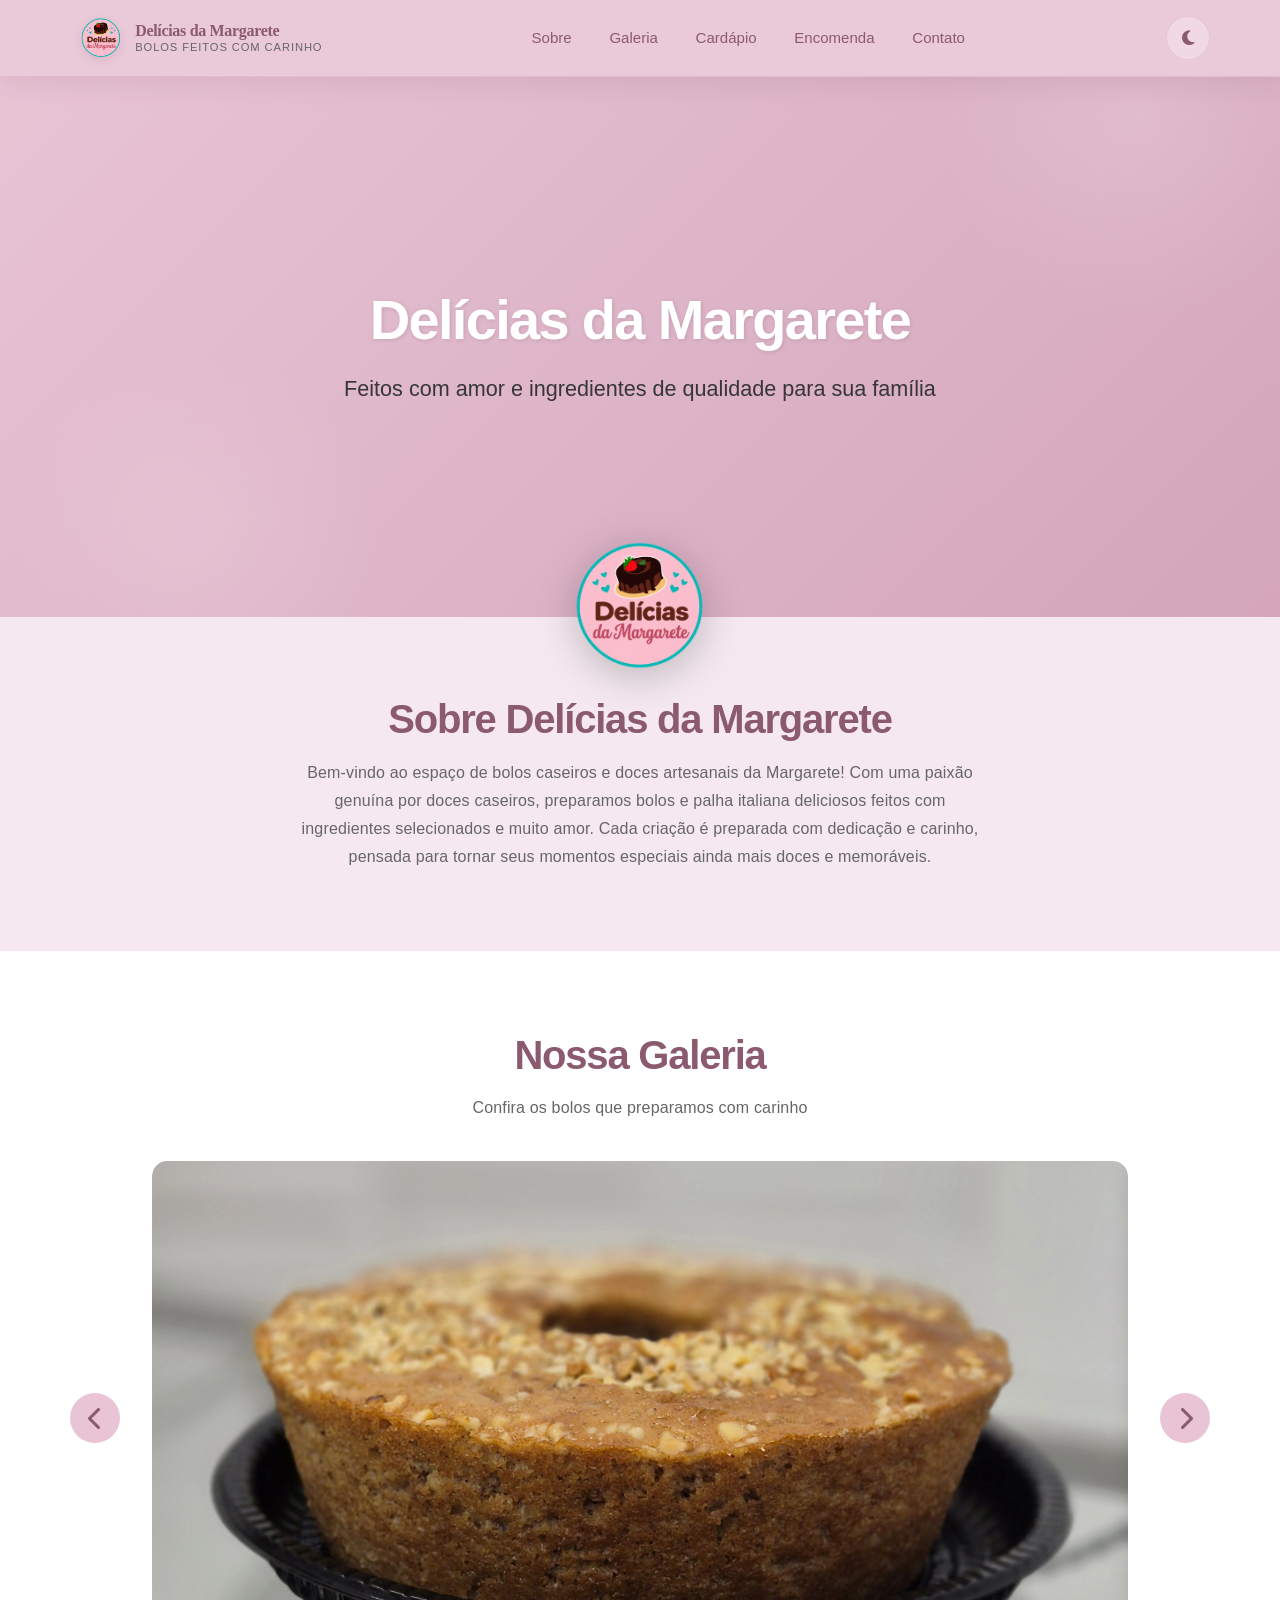
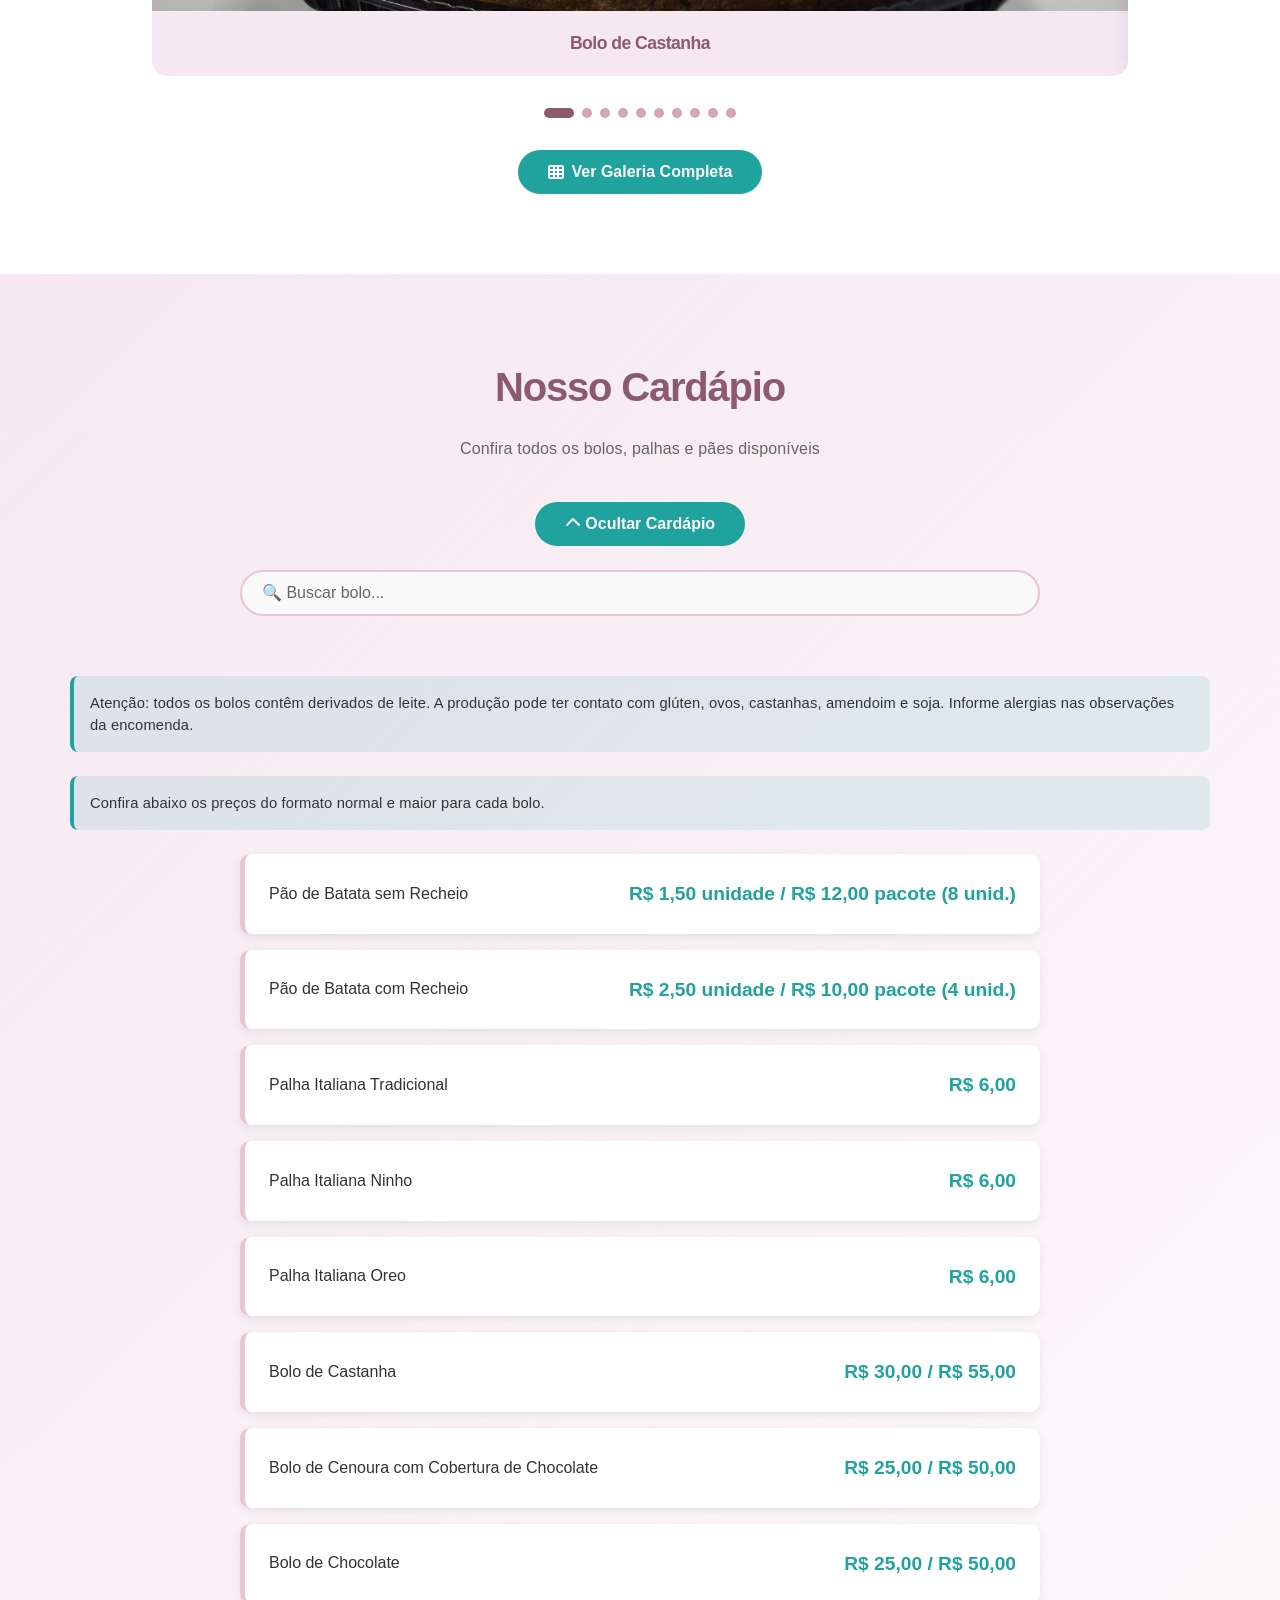
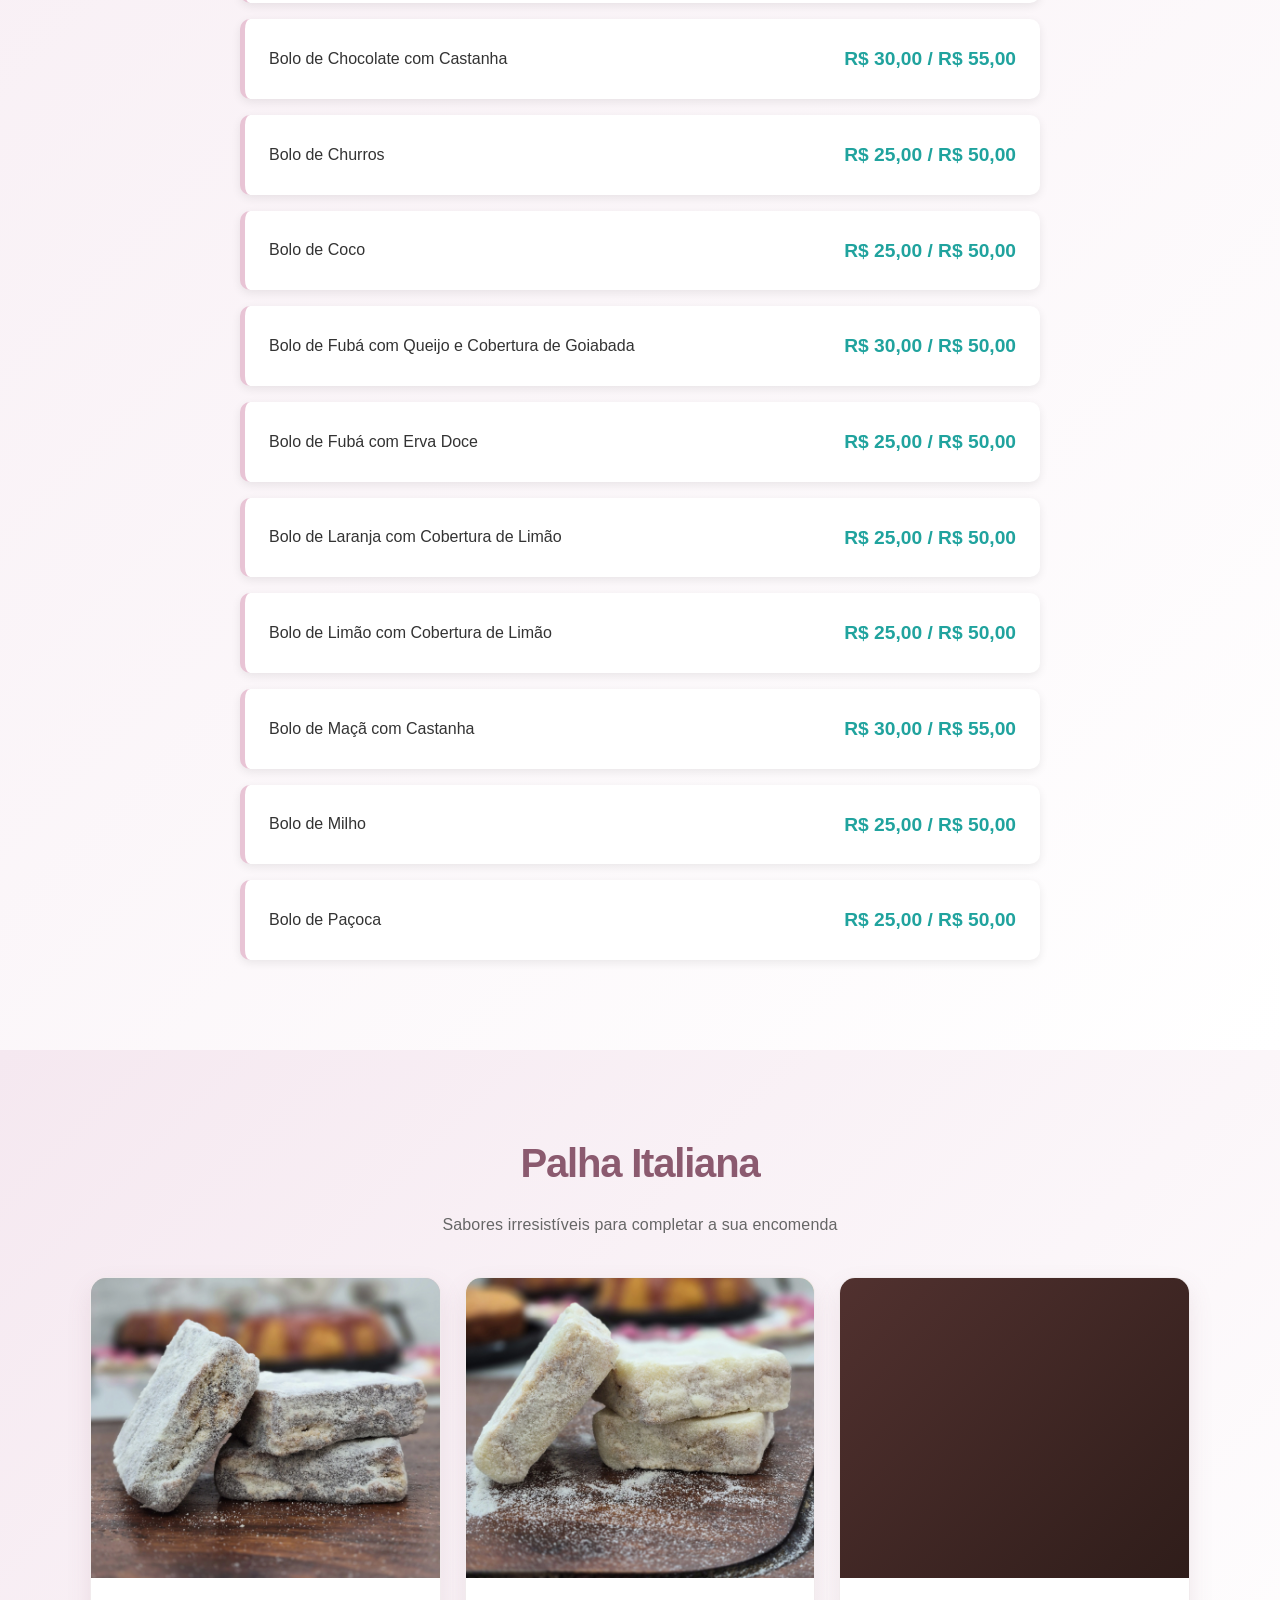
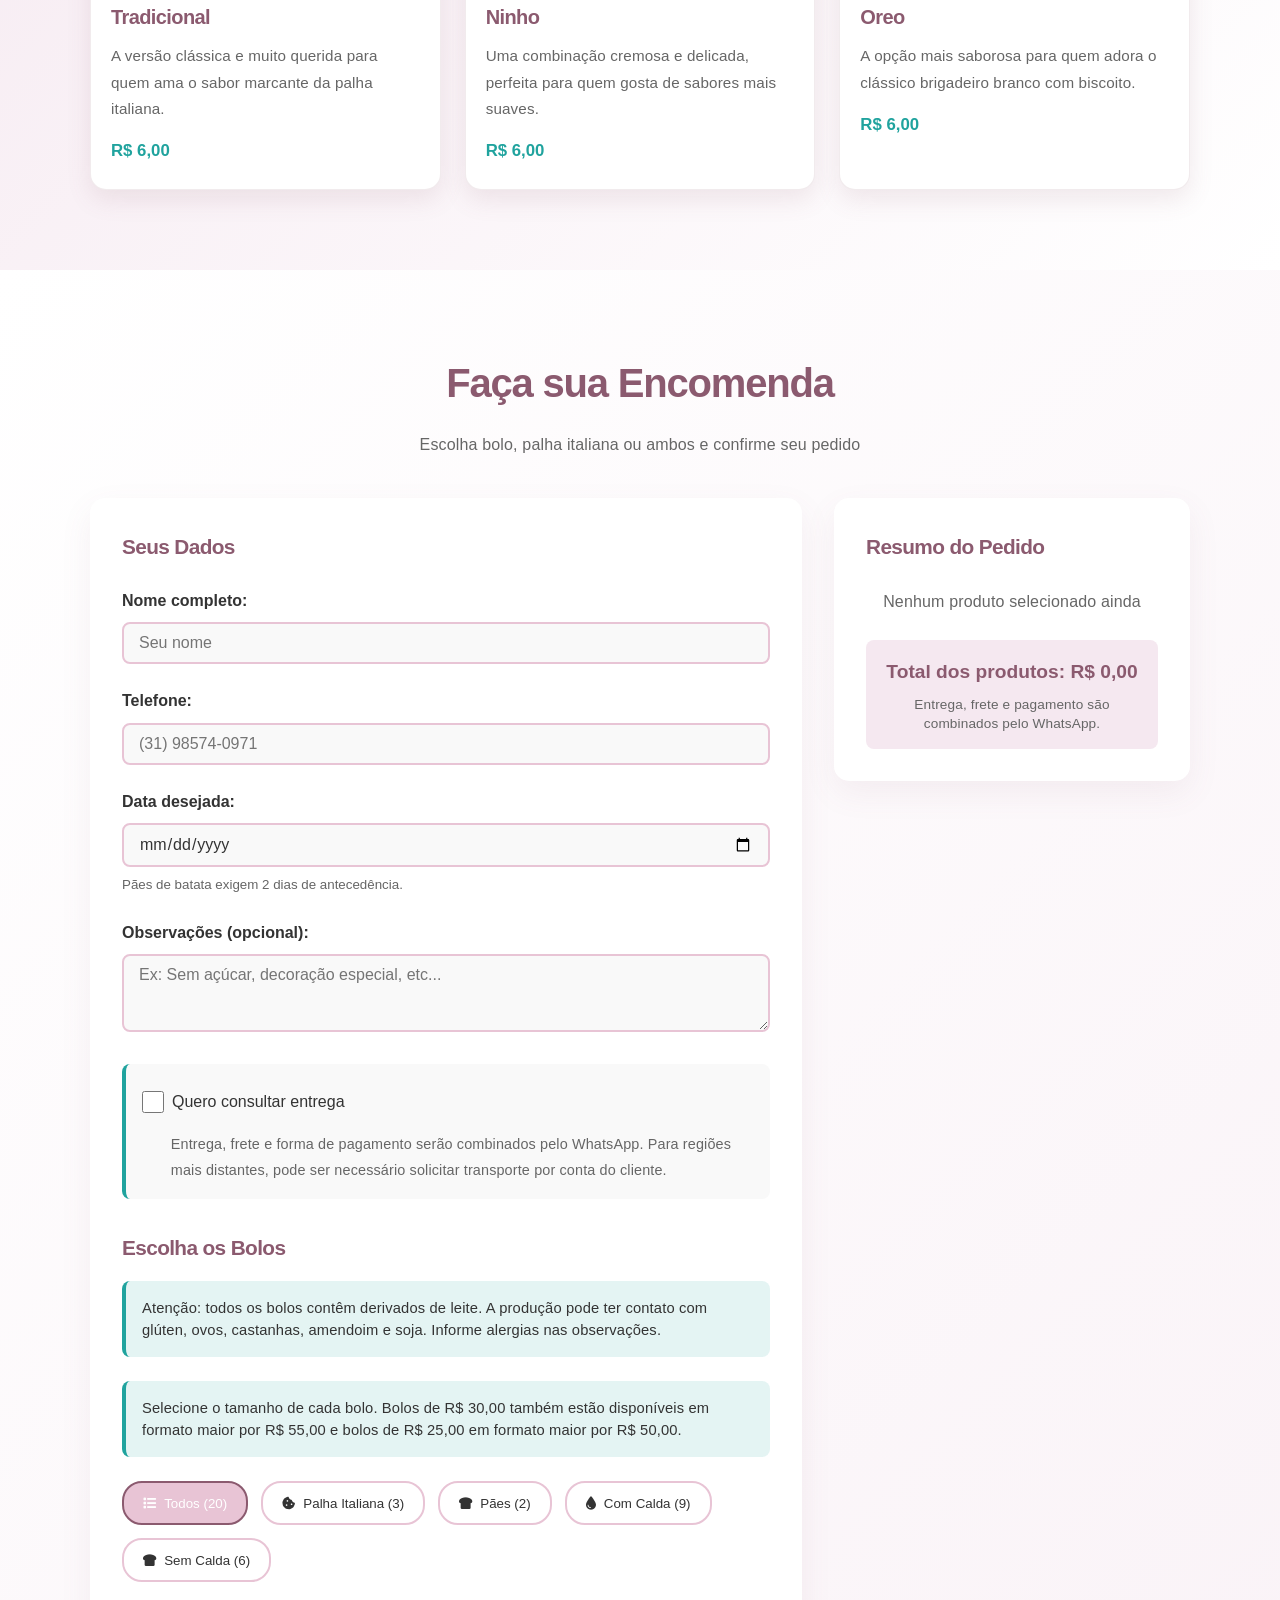
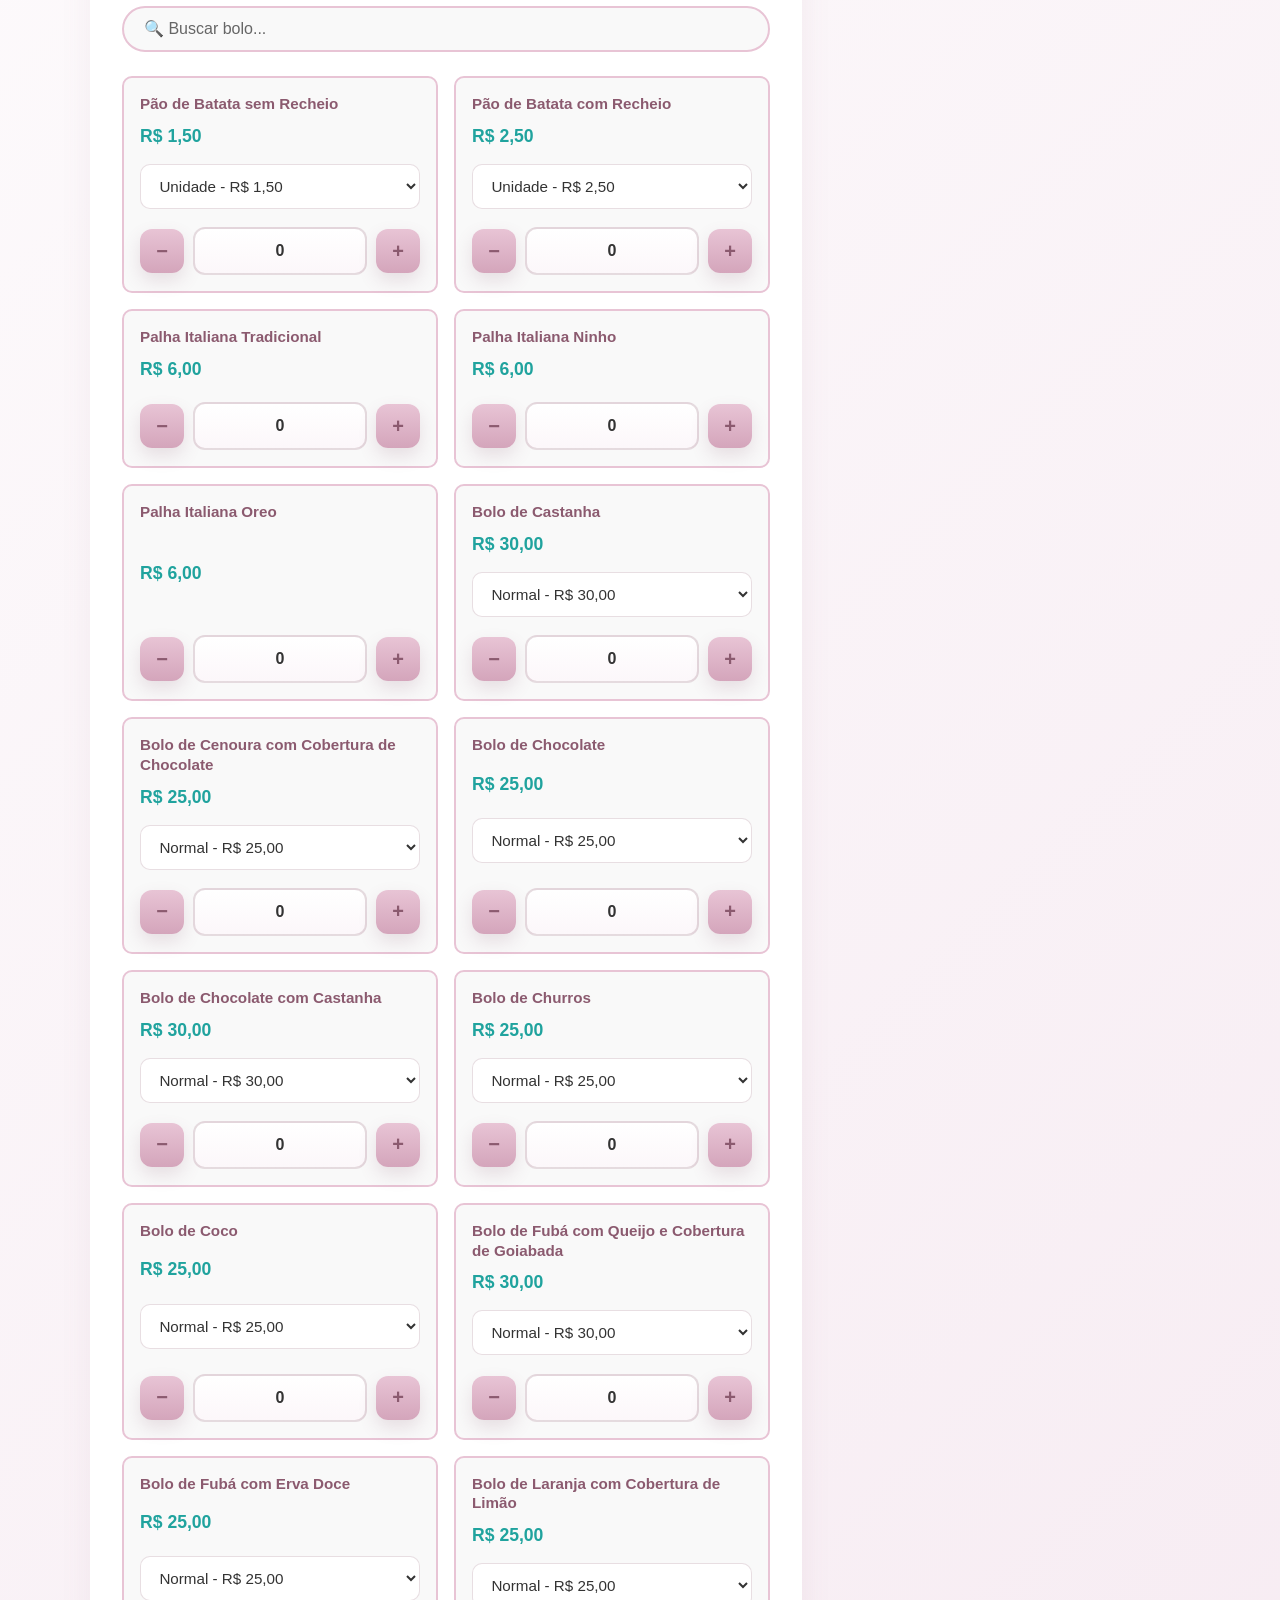
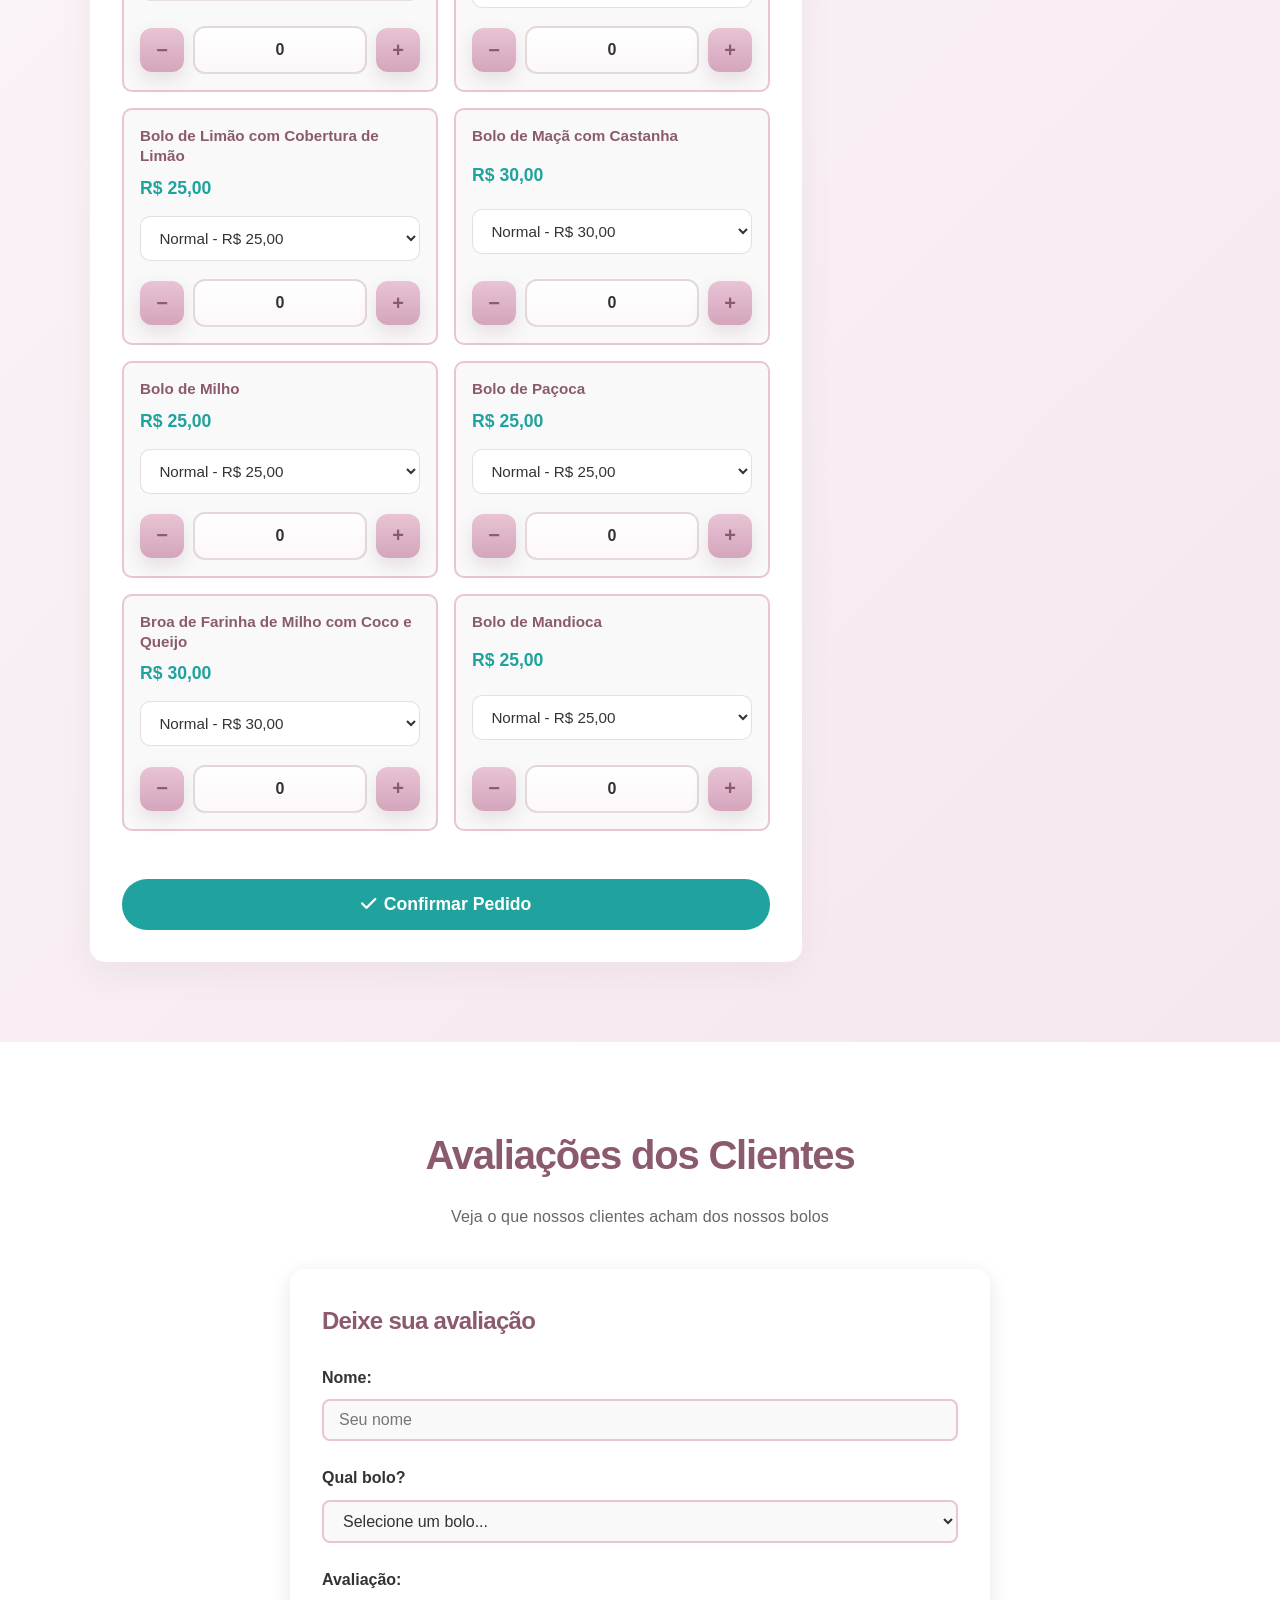
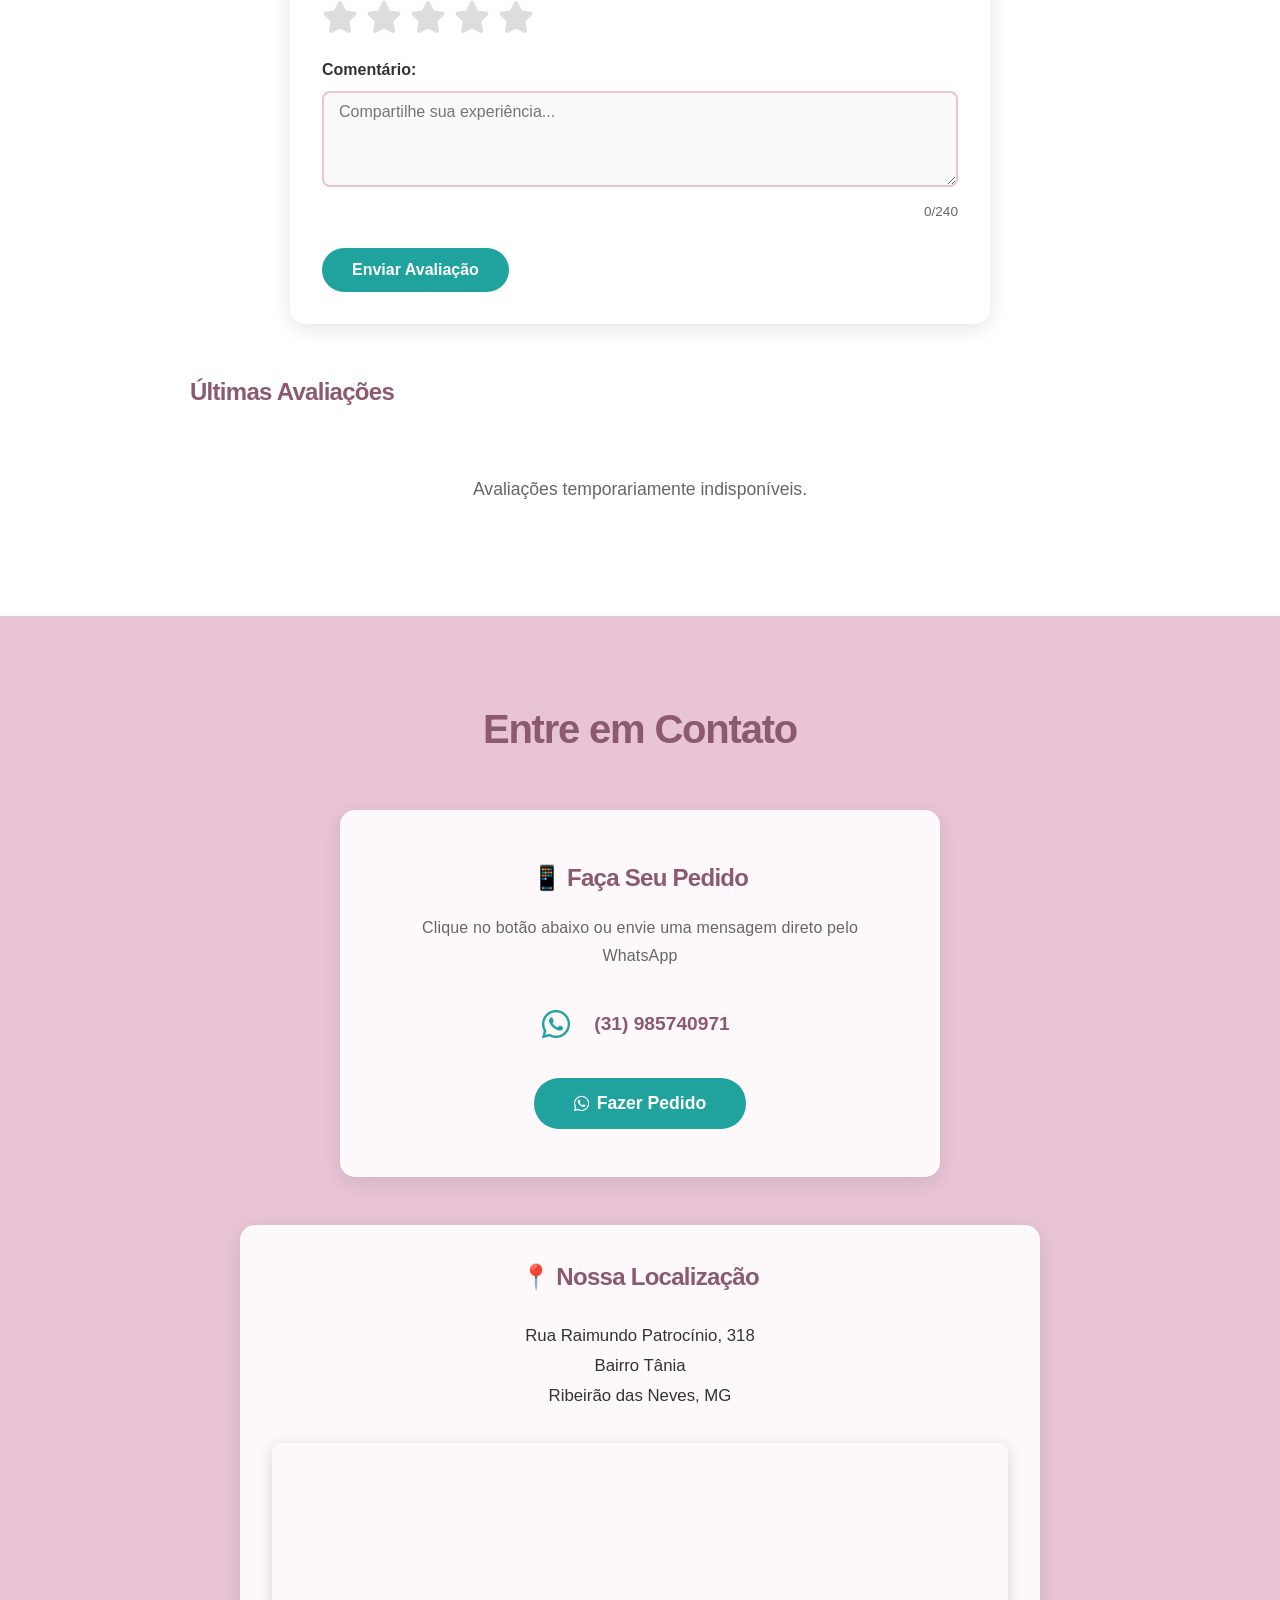
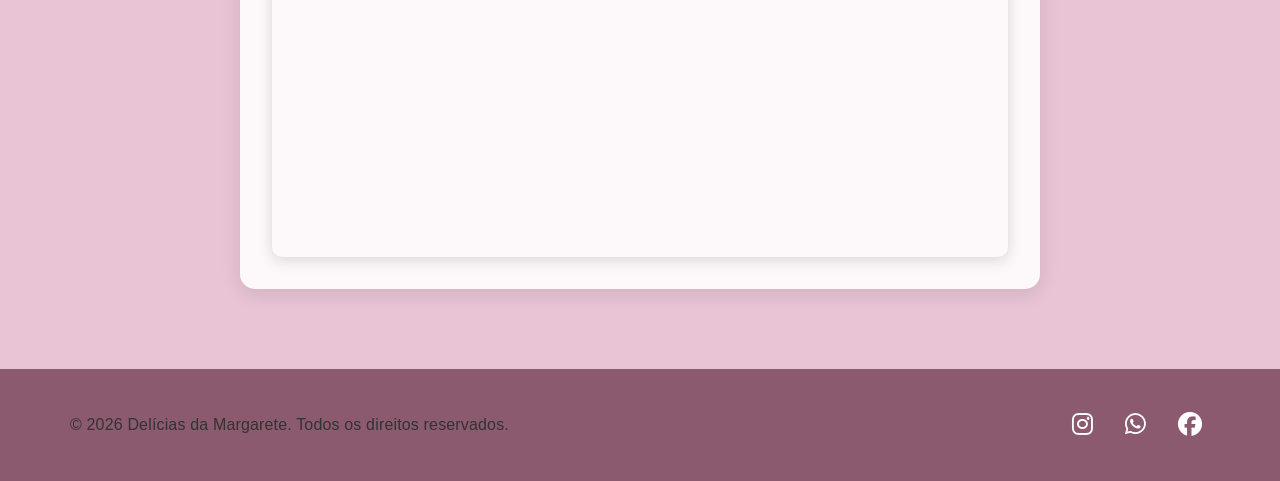
==== commit 4bc97f58: "Atualiza estilos e acessibilidade do cabeçalho, melhora a responsividade e adiciona logo otimizada" ====
--- a/index.html
+++ b/index.html
@@ -9,8 +9,8 @@
     <meta property="og:description" content="Bolos caseiros e palha italiana artesanais feitos com carinho.">
     <title>Delícias da Margarete - Bolos Caseiros Deliciosos</title>
     <link rel="icon" type="image/png" href="favicon.png">
-    <link rel="stylesheet" href="style.css?v=20260729-1">
-    <link rel="stylesheet" href="style-mobile-fixes.css?v=20260729-1">
+    <link rel="stylesheet" href="style.css?v=20261031-3">
+    <link rel="stylesheet" href="style-mobile-fixes.css?v=20261031-3">
     <link rel="stylesheet" href="https://cdnjs.cloudflare.com/ajax/libs/font-awesome/6.4.0/css/all.min.css">
     <!-- Firebase -->
     <script src="https://www.gstatic.com/firebasejs/10.7.0/firebase-app-compat.js"></script>
@@ -21,7 +21,14 @@
     <!-- Header -->
     <header class="header">
         <div class="container header-row">
-            <nav class="nav" id="navMenu">
+            <a class="header-brand" href="#inicio" aria-label="Delícias da Margarete - início">
+                <img src="Imagens/otimizadas/Logo.png" alt="" class="header-brand-logo">
+                <span class="header-brand-copy">
+                    <strong>Delícias da Margarete</strong>
+                    <span>Bolos feitos com carinho</span>
+                </span>
+            </a>
+            <nav class="nav" id="navMenu" aria-label="Navegação principal">
                 <ul>
                     <li><a href="#sobre" onclick="fecharMenuMobile()">Sobre</a></li>
                     <li><a href="#galeria" onclick="fecharMenuMobile()">Galeria</a></li>
@@ -34,7 +41,8 @@
                 <button class="btn-tema" onclick="alternarModoEscuro()" title="Alternar modo escuro">
                     <i class="fas fa-moon"></i>
                 </button>
-                <button class="menu-hamburger" onclick="toggleMenuMobile()" title="Abrir menu">
+                <button class="menu-hamburger" onclick="toggleMenuMobile()" aria-label="Abrir menu"
+                    aria-controls="navMenu" aria-expanded="false">
                     <i class="fas fa-bars"></i>
                 </button>
             </div>
@@ -42,7 +50,7 @@
     </header>
 
     <!-- Hero Section -->
-    <section class="hero">
+    <section class="hero" id="inicio">
         <div class="hero-cursor-effects" aria-hidden="true"></div>
 
         <div class="hero-content">
@@ -55,7 +63,7 @@
     <section id="sobre" class="sobre">
         <div class="container">
             <div class="hero-badge">
-                <img src="Imagens/otimizadas/Logo.svg" alt="Delícias da Margarete" loading="lazy">
+                <img src="Imagens/otimizadas/Logo.png" alt="Delícias da Margarete" loading="lazy">
             </div>
             <h2>Sobre Delícias da Margarete</h2>
             <p>Bem-vindo ao espaço de bolos caseiros e doces artesanais da Margarete! Com uma paixão genuína por doces caseiros, preparamos
--- a/style.css
+++ b/style.css
@@ -74,28 +74,72 @@
 
 /* Header */
 .header {
-    background-color: var(--cor-principal);
-    padding: 1rem 0;
-    box-shadow: 0 2px 10px rgba(0, 0, 0, 0.1);
+    background: color-mix(in srgb, var(--cor-principal) 92%, white);
+    padding: 0.7rem 0;
+    box-shadow: 0 8px 24px rgba(91, 48, 65, 0.09);
+    border-bottom: 1px solid rgba(139, 90, 111, 0.12);
     position: sticky;
     top: 0;
     z-index: 100;
-    transition: background-color 0.3s ease;
+    transition: background-color 0.3s ease, box-shadow 0.3s ease;
+    backdrop-filter: blur(16px);
+    -webkit-backdrop-filter: blur(16px);
 }
 
 body.dark-mode .header {
-    box-shadow: 0 2px 15px rgba(0, 0, 0, 0.5);
+    background: color-mix(in srgb, var(--cor-principal) 90%, #21171c);
+    box-shadow: 0 8px 24px rgba(0, 0, 0, 0.24);
 }
 
 .header .container {
     display: grid;
-    grid-template-columns: 1fr auto;
+    grid-template-columns: auto minmax(0, 1fr) auto;
     align-items: center;
-    gap: 1.5rem;
+    gap: clamp(1rem, 3vw, 2.5rem);
 }
 
 .header-row {
     align-items: center;
+}
+
+.header-brand {
+    display: inline-flex;
+    align-items: center;
+    gap: 0.7rem;
+    min-width: max-content;
+    color: var(--cor-escura);
+    text-decoration: none;
+    transition: transform 0.25s ease;
+}
+
+.header-brand:hover {
+    transform: translateY(-2px);
+}
+
+.header-brand-logo {
+    width: 46px;
+    height: 46px;
+    object-fit: contain;
+    filter: drop-shadow(0 3px 5px rgba(91, 48, 65, 0.12));
+}
+
+.header-brand-copy {
+    display: grid;
+    gap: 0.05rem;
+    line-height: 1.2;
+}
+
+.header-brand-copy strong {
+    font-family: Georgia, 'Times New Roman', serif;
+    font-size: 1rem;
+    letter-spacing: -0.02em;
+}
+
+.header-brand-copy > span {
+    color: var(--cor-texto-claro);
+    font-size: 0.7rem;
+    letter-spacing: 0.08em;
+    text-transform: uppercase;
 }
 
 .logo h1 {
@@ -124,32 +168,36 @@
     list-style: none;
     display: flex;
     justify-content: center;
-    gap: 1.75rem;
+    gap: clamp(0.15rem, 0.7vw, 0.65rem);
 }
 
 .nav a {
     display: inline-flex;
     align-items: center;
     min-height: 44px;
-    padding: 0 0.25rem;
+    padding: 0.55rem 0.9rem;
+    border-radius: 999px;
     text-decoration: none;
     color: var(--cor-escura);
     font-weight: 500;
-    transition: color 0.3s ease;
+    font-size: 0.94rem;
+    transition: color 0.25s ease, background-color 0.25s ease, transform 0.25s ease;
 }
 
 .nav a:hover {
-    color: var(--cor-destaque);
+    color: var(--cor-escura);
+    background-color: rgba(255, 255, 255, 0.46);
+    transform: translateY(-2px);
 }
 
 /* Botão de Tema */
 .btn-tema {
-    background: none;
-    border: none;
-    font-size: 1.3rem;
+    background: rgba(255, 255, 255, 0.3);
+    border: 1px solid rgba(139, 90, 111, 0.14);
+    font-size: 1.05rem;
     color: var(--cor-escura);
     cursor: pointer;
-    transition: all 0.3s ease;
+    transition: color 0.25s ease, background-color 0.25s ease, transform 0.25s ease;
     padding: 0.5rem;
     border-radius: 50%;
     display: flex;
@@ -160,8 +208,8 @@
 }
 
 .btn-tema:hover {
-    background-color: rgba(139, 90, 111, 0.1);
-    transform: scale(1.1);
+    background-color: rgba(255, 255, 255, 0.62);
+    transform: rotate(-10deg);
 }
 
 body.dark-mode .btn-tema {
@@ -176,14 +224,27 @@
 
 .menu-hamburger {
     display: none;
-    background: none;
-    border: none;
+    background: rgba(255, 255, 255, 0.3);
+    border: 1px solid rgba(139, 90, 111, 0.14);
     font-size: 1.5rem;
     color: var(--cor-escura);
     cursor: pointer;
     padding: 0.5rem;
     width: 44px;
     height: 44px;
+    border-radius: 50%;
+    transition: background-color 0.25s ease, transform 0.25s ease;
+}
+
+.menu-hamburger:hover {
+    background-color: rgba(255, 255, 255, 0.62);
+    transform: rotate(-6deg);
+}
+
+.header a:focus-visible,
+.header button:focus-visible {
+    outline: 3px solid var(--cor-destaque);
+    outline-offset: 3px;
 }
 
 .nav li:last-child {
@@ -1632,21 +1693,19 @@
 @media (max-width: 768px) {
     .header .container {
         display: grid;
-        grid-template-columns: auto auto;
+        grid-template-columns: minmax(0, 1fr) auto;
         align-items: center;
-        gap: 0.75rem;
-    }
-
-    .logo h1 {
-        font-size: 1.4rem;
-    }
-
-    .logo {
-        gap: 0.75rem;
+        gap: 0.6rem;
+    }
+
+    .header-brand-logo {
+        width: 42px;
+        height: 42px;
     }
 
     .header-actions {
         justify-self: end;
+        gap: 0.35rem;
     }
 
     .nav {
@@ -1655,74 +1714,56 @@
         top: 100%;
         left: 0;
         right: 0;
-        background-color: var(--cor-principal);
-        box-shadow: 0 4px 6px rgba(0, 0, 0, 0.1);
+        background: color-mix(in srgb, var(--cor-principal) 96%, white);
+        box-shadow: 0 14px 24px rgba(91, 48, 65, 0.13);
         max-height: 0;
+        opacity: 0;
+        visibility: hidden;
         overflow: hidden;
-        transition: max-height 0.3s ease;
+        transform: translateY(-8px);
+        transition: max-height 0.35s ease, opacity 0.25s ease, transform 0.25s ease, visibility 0.35s;
         z-index: 99;
     }
 
     .nav.ativo {
-        max-height: 100vh;
+        max-height: min(80vh, 360px);
+        opacity: 1;
+        visibility: visible;
+        transform: translateY(0);
     }
 
     .nav ul {
         flex-direction: column;
-        gap: 0;
+        gap: 0.25rem;
         justify-content: flex-start;
-        padding: 1rem 0;
+        padding: 0.75rem 1rem 1rem;
     }
 
     .menu-hamburger {
         display: flex;
         align-items: center;
         justify-content: center;
-        background: none;
-        border: none;
         font-size: 1.5rem;
-        color: var(--cor-escura);
-        cursor: pointer;
-        padding: 0.5rem;
-        width: 44px;
-        height: 44px;
-    }
-
-    .nav {
-        position: absolute;
-        top: 100%;
-        left: 0;
-        right: 0;
-        background-color: var(--cor-principal);
-        box-shadow: 0 4px 6px rgba(0, 0, 0, 0.1);
-        max-height: 0;
-        overflow: hidden;
-        transition: max-height 0.3s ease;
-    }
-
-    .nav.ativo {
-        max-height: 100vh;
-    }
-
-    .nav ul {
-        flex-direction: column;
-        gap: 0;
-        justify-content: flex-start;
-        padding: 1rem 0;
     }
 
     .nav li {
-        border-bottom: 1px solid rgba(139, 90, 111, 0.2);
-    }
-
-    .nav li:last-child {
-        border-bottom: none;
+        border-bottom: 1px solid rgba(139, 90, 111, 0.12);
     }
 
     .nav a {
-        display: block;
-        padding: 1rem 1.5rem;
+        display: flex;
+        min-height: 46px;
+        padding: 0.7rem 0.9rem;
         width: 100%;
+    }
+
+    .nav a:hover {
+        background-color: rgba(255, 255, 255, 0.42);
+        transform: translateX(4px);
+    }
+
+    body.dark-mode .nav {
+        background: color-mix(in srgb, var(--cor-principal) 92%, #21171c);
     }
 
     .hero h2 {
@@ -1741,6 +1782,17 @@
         width: 44px;
         height: 44px;
         font-size: 1.2rem;
+    }
+}
+
+@media (prefers-reduced-motion: reduce) {
+    .header *,
+    .header *::before,
+    .header *::after {
+        scroll-behavior: auto !important;
+        transition-duration: 0.01ms !important;
+        animation-duration: 0.01ms !important;
+        animation-iteration-count: 1 !important;
     }
 
     .galeria-item img {
@@ -1905,10 +1957,6 @@
 
     .logo-img {
         height: 40px;
-    }
-
-    .nav ul {
-        gap: 0.8rem;
     }
 
     .hero {
--- a/style-mobile-fixes.css
+++ b/style-mobile-fixes.css
@@ -36,16 +36,6 @@
     /* Header */
     .header {
         padding: 0.75rem 0;
-    }
-
-    .nav ul {
-        gap: 1rem; /* Reduzir espaço entre links */
-        padding: 0 0.75rem;
-    }
-
-    .nav a {
-        font-size: 0.95rem;
-        padding: 0.9rem 1rem;
     }
 
     /* Hero Section */
@@ -570,14 +560,6 @@
         padding: 0.9rem 0;
     }
 
-    .nav ul {
-        gap: 1.5rem;
-    }
-
-    .nav a {
-        font-size: 0.95rem;
-    }
-
     .hero {
         padding: 80px 20px;
         min-height: 450px;
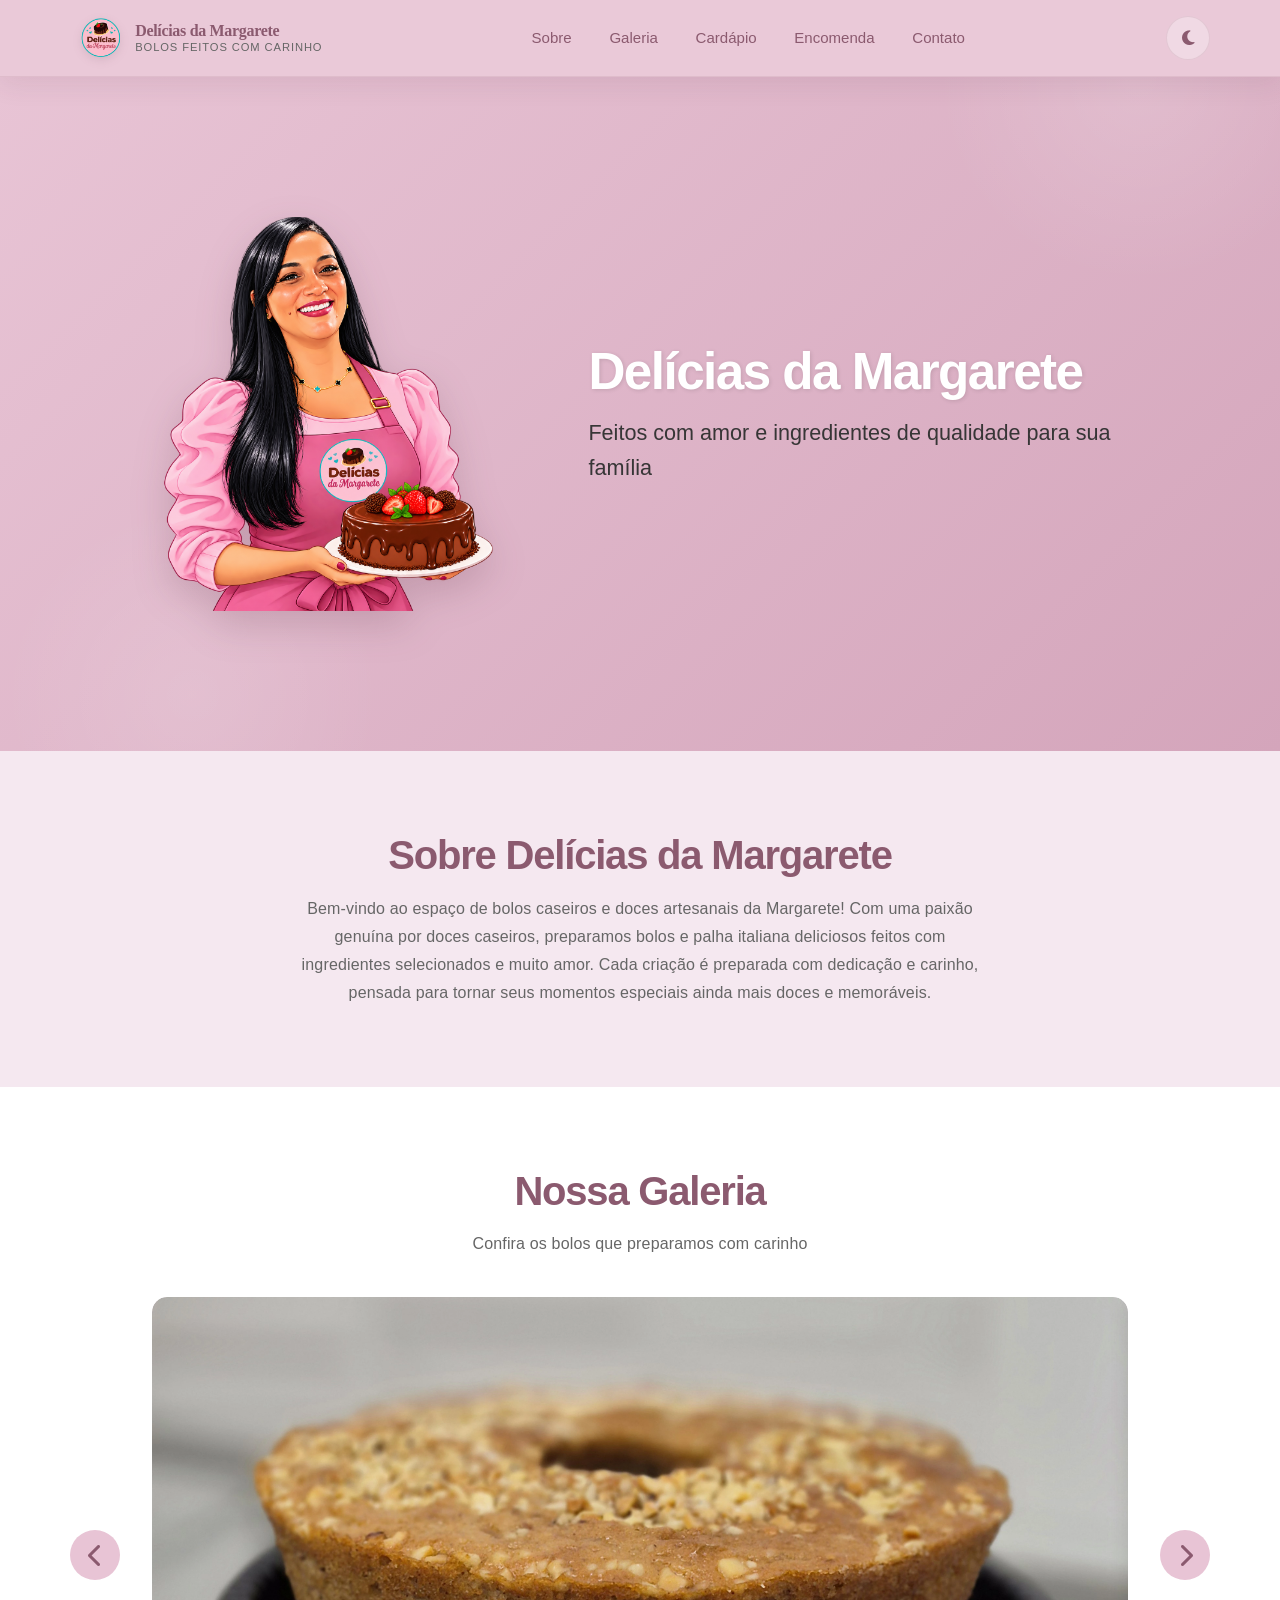
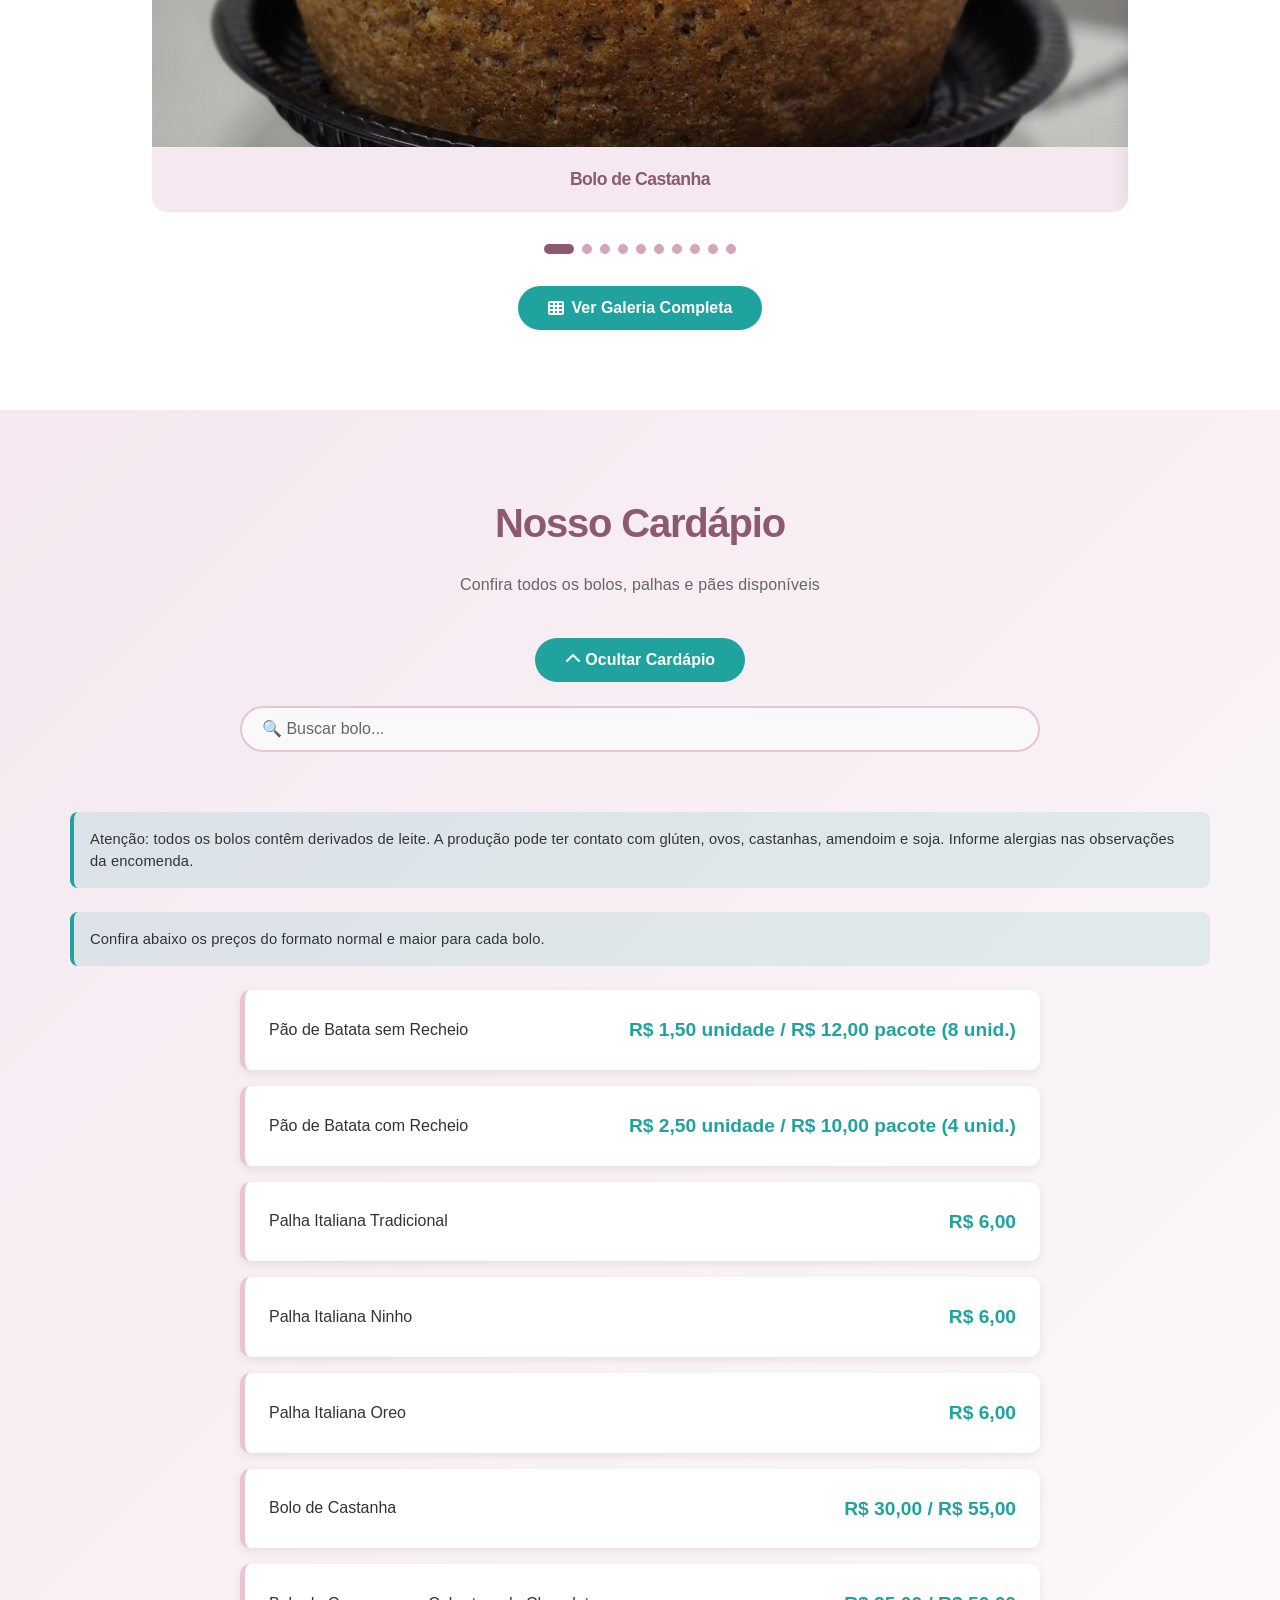
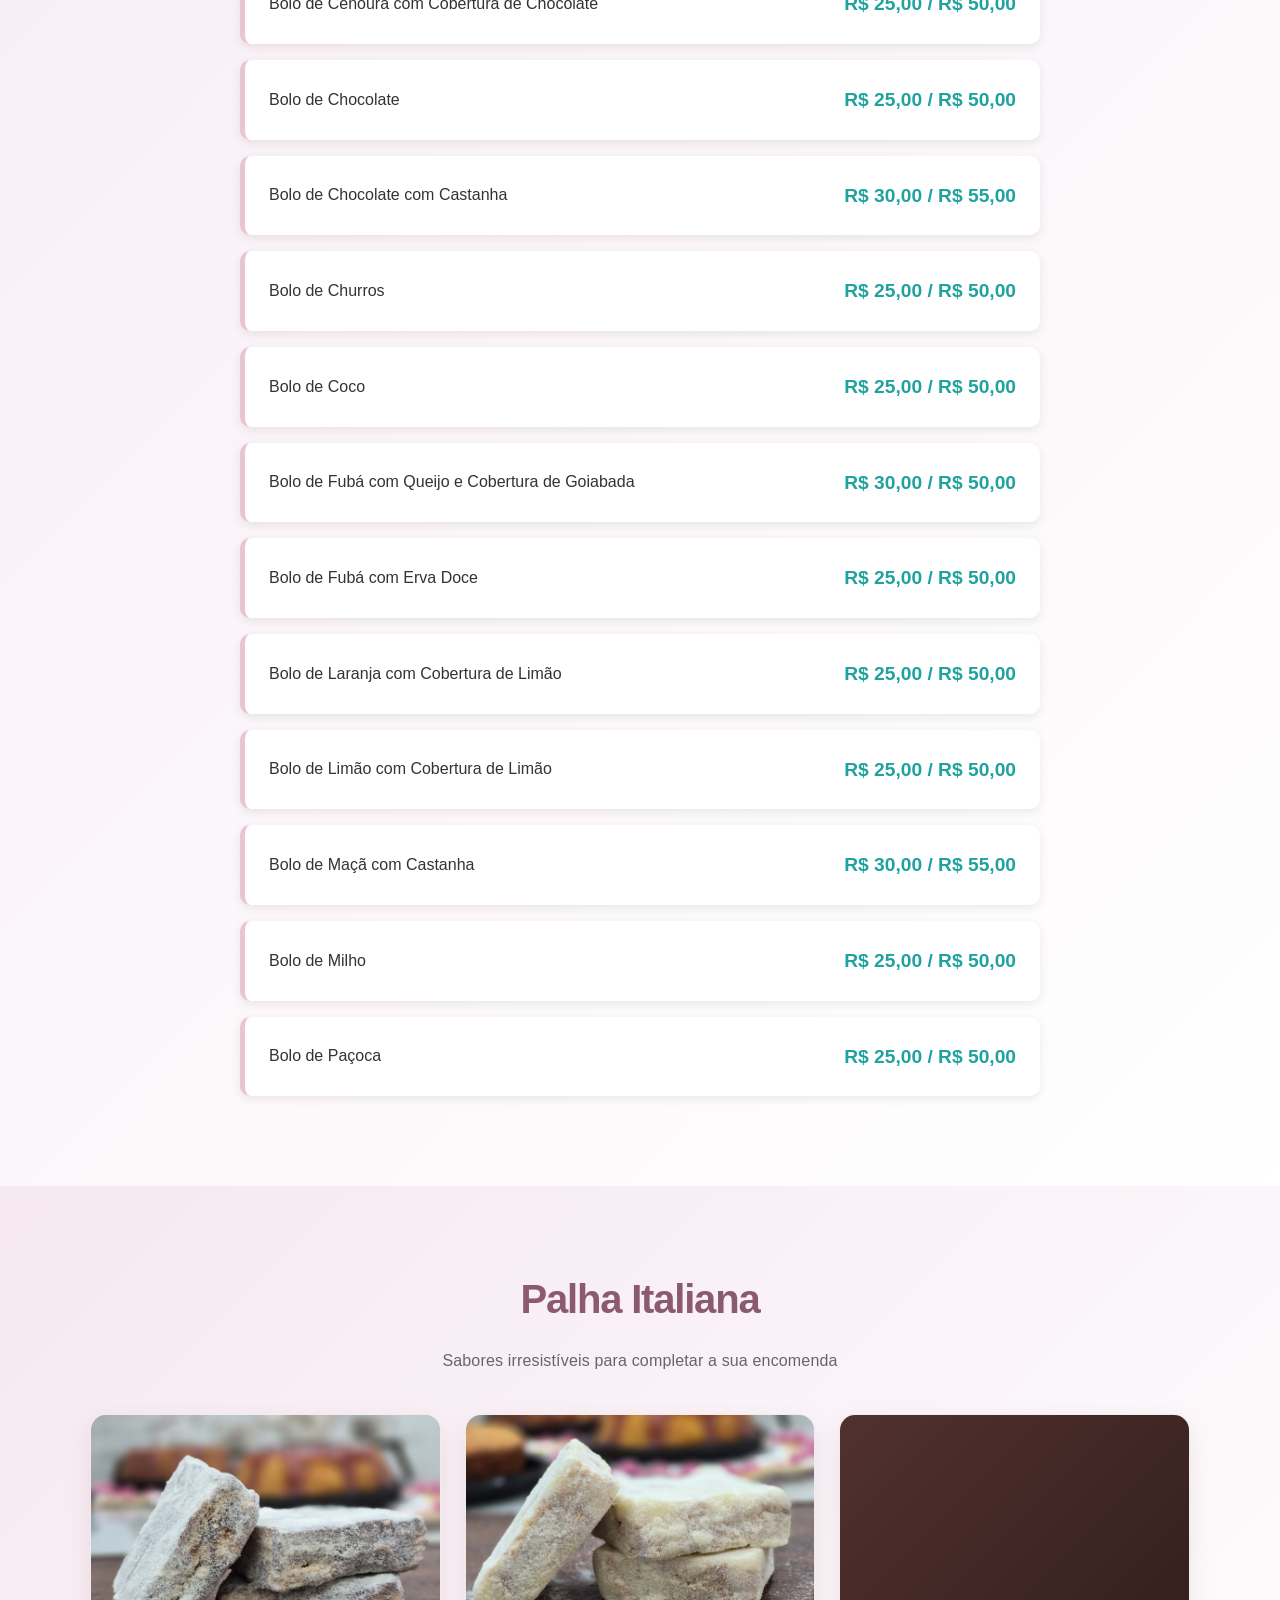
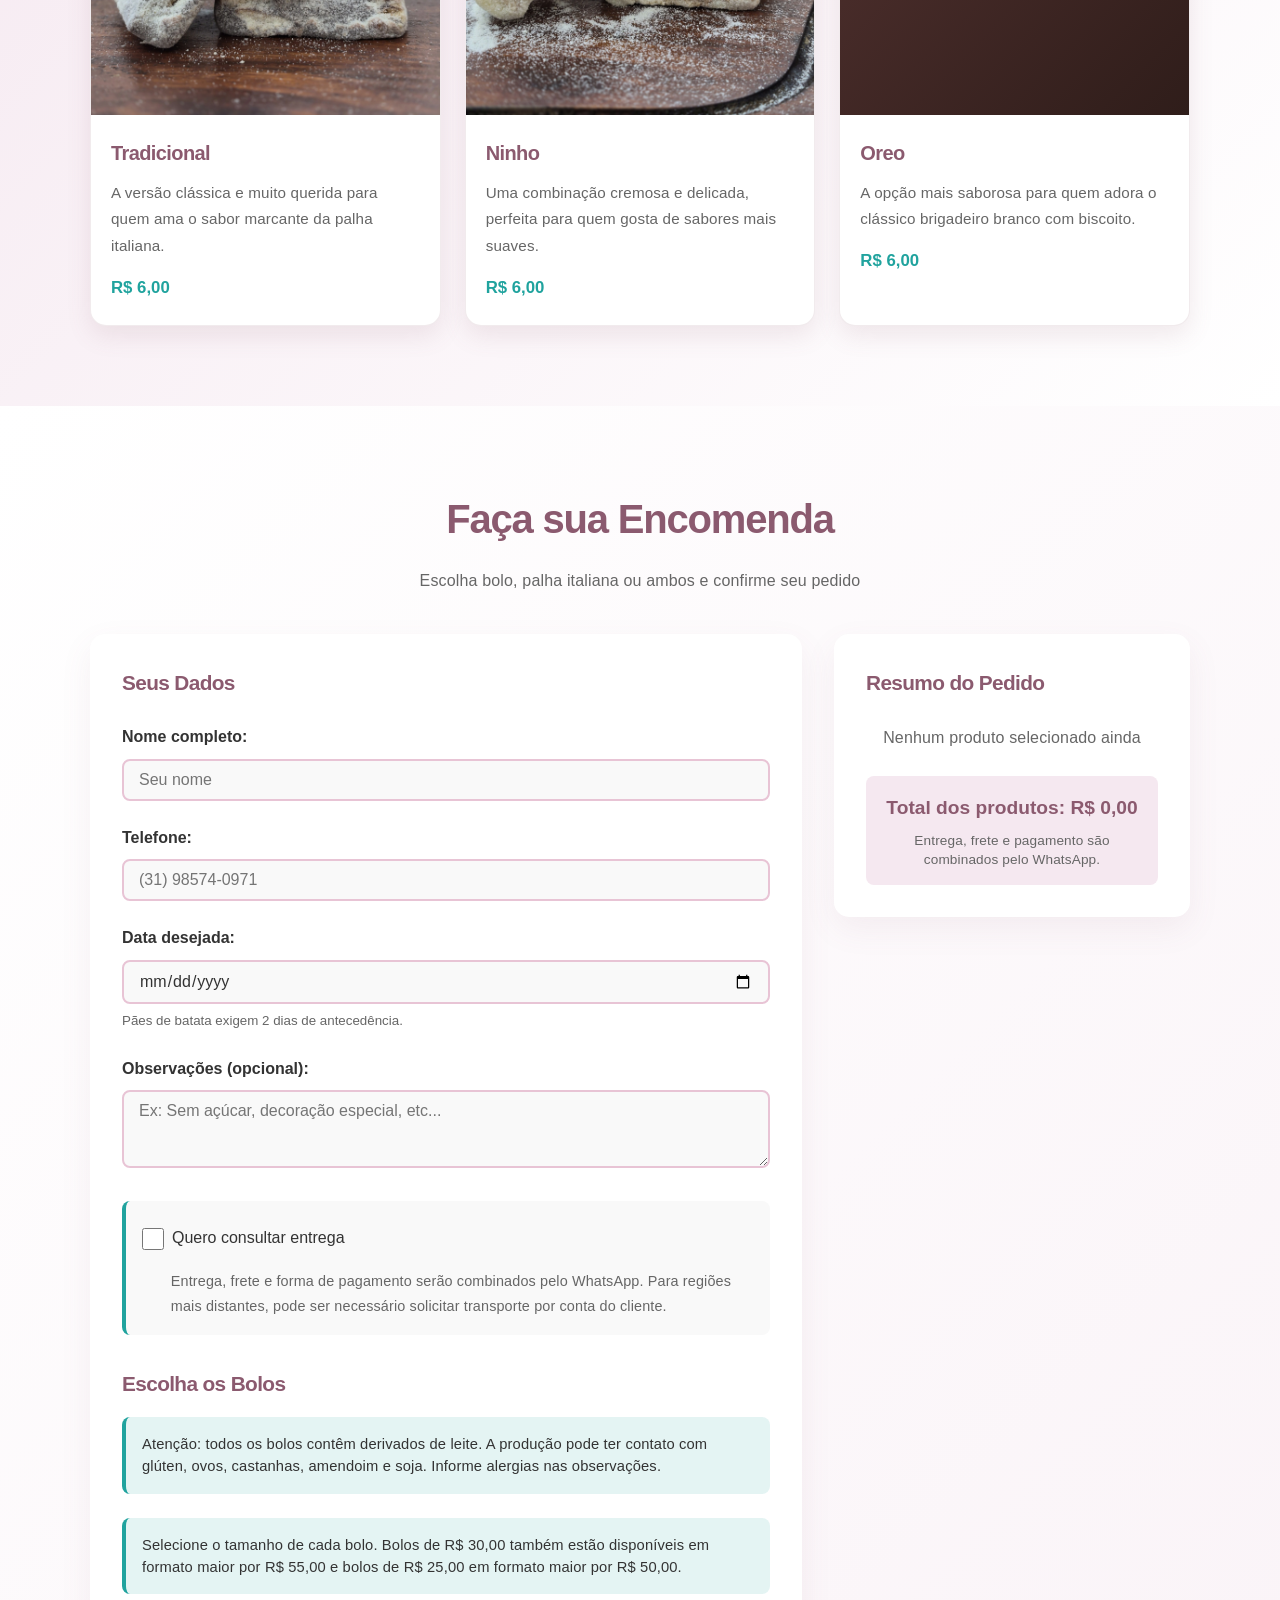
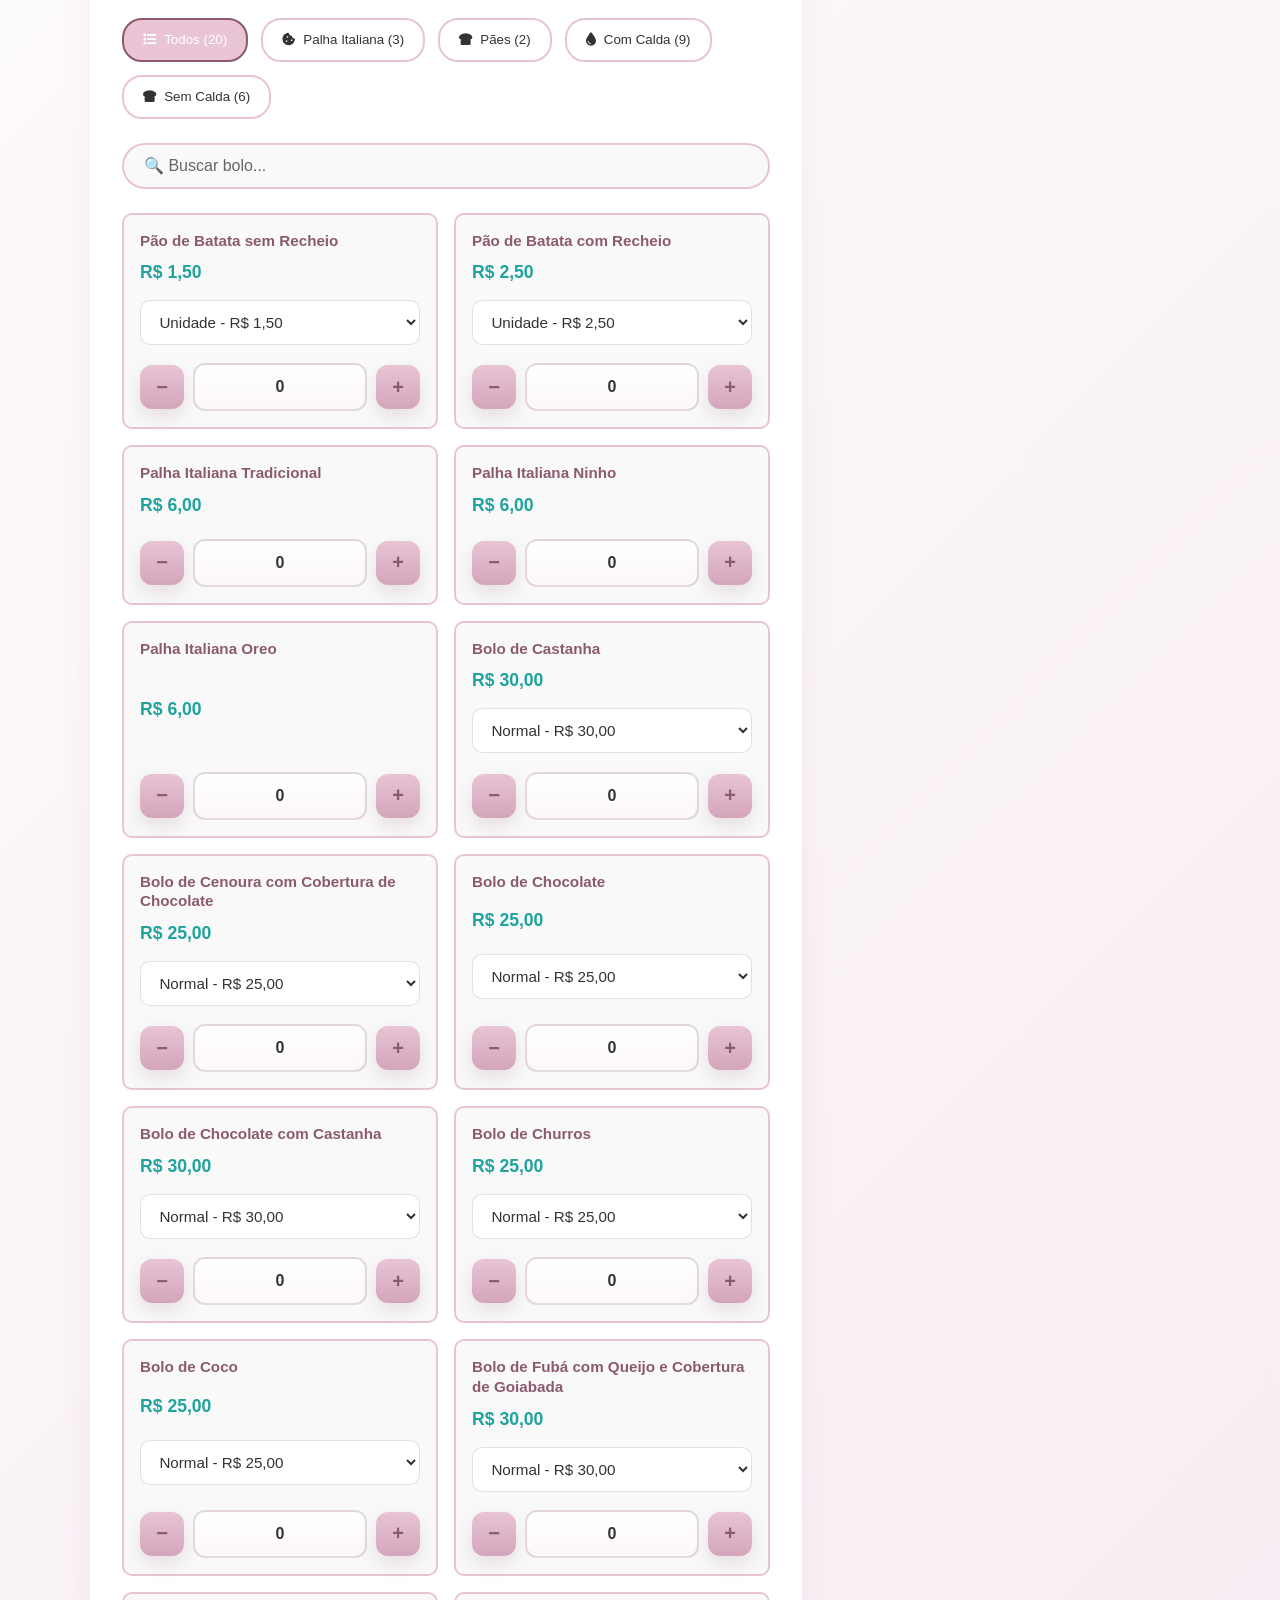
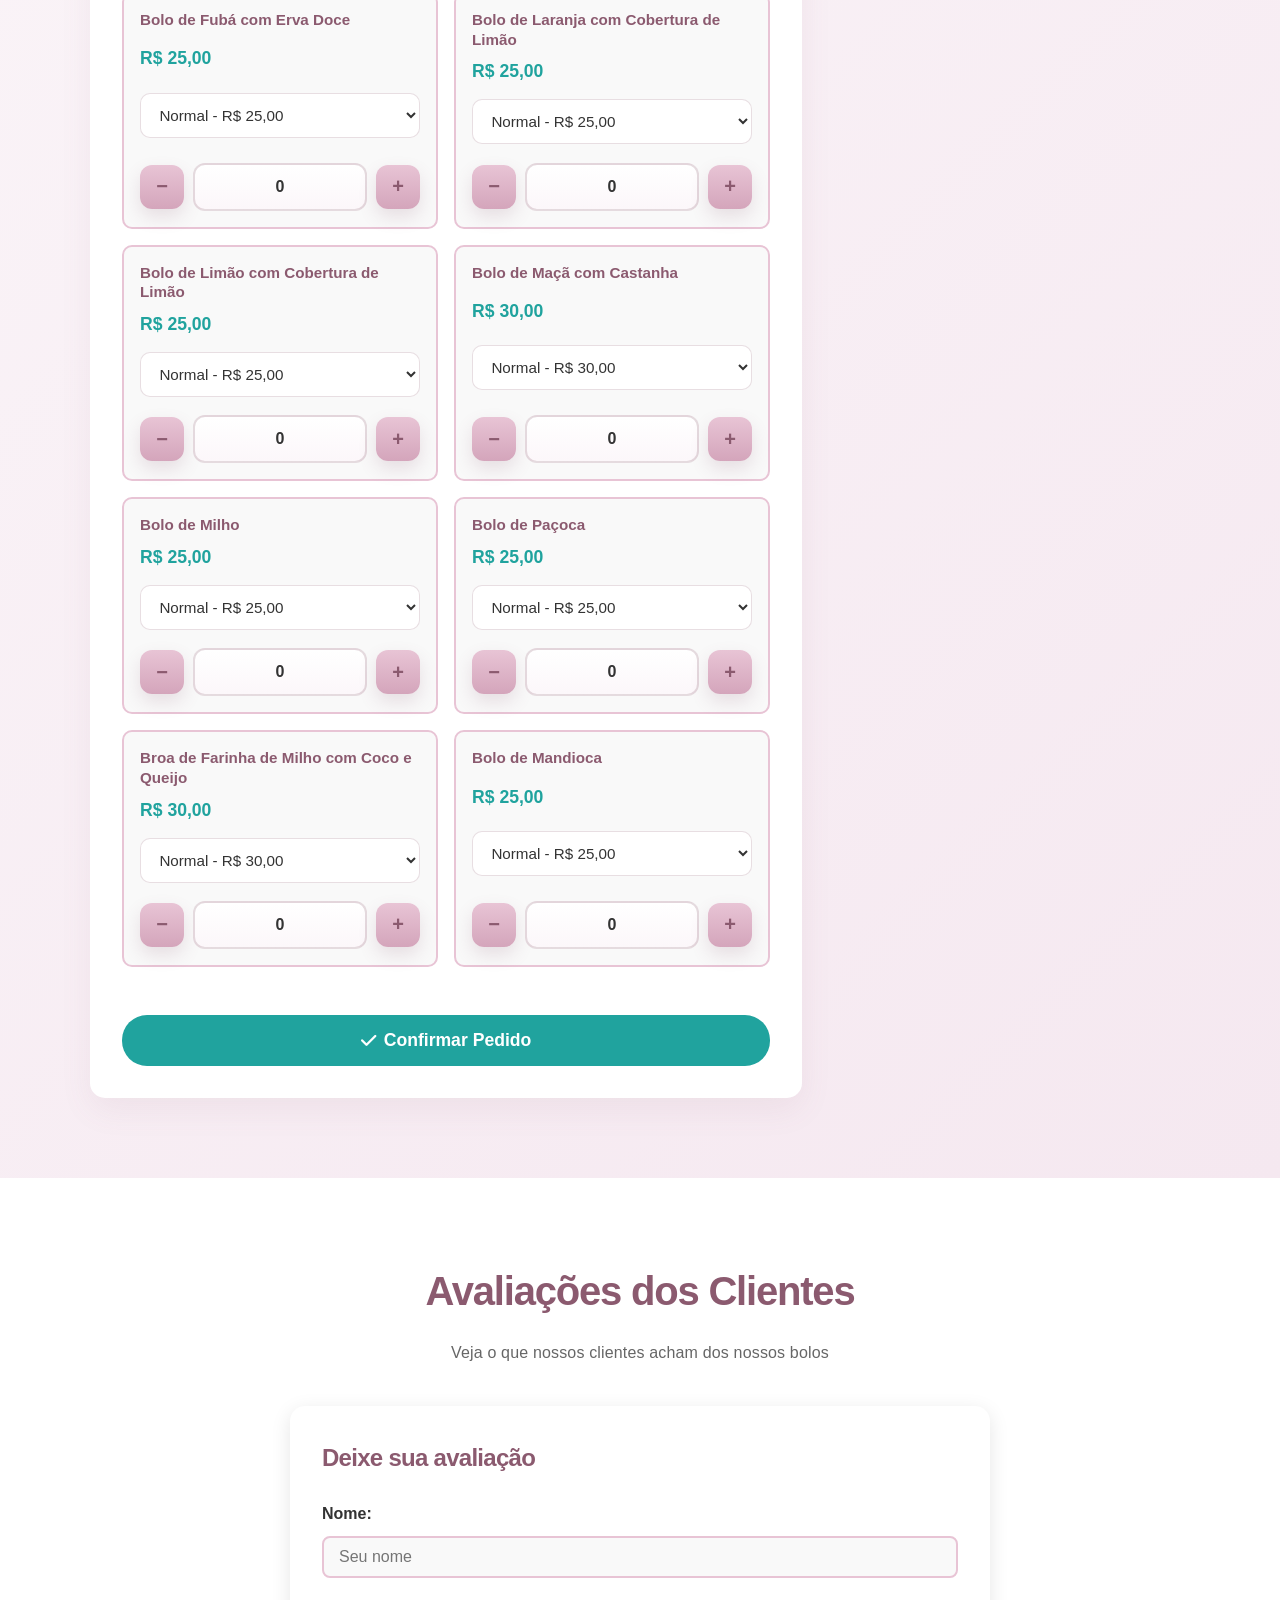
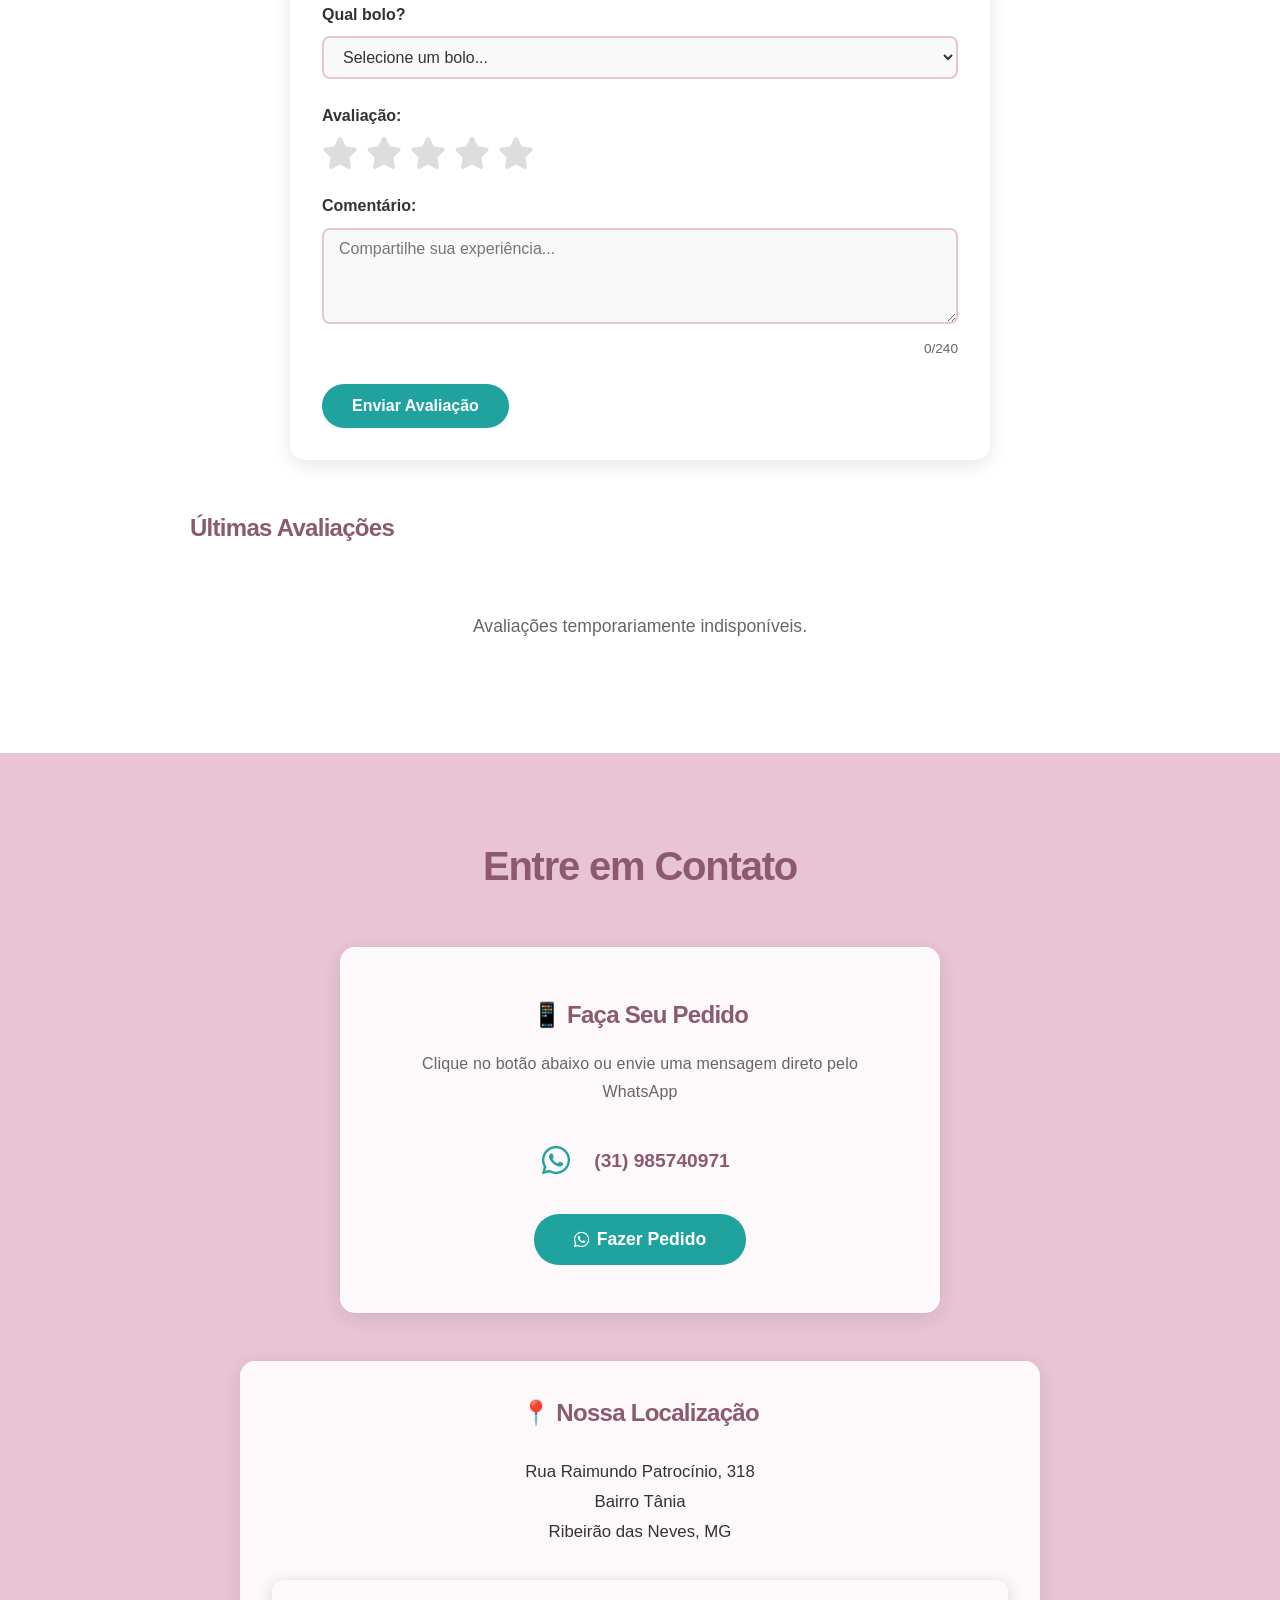
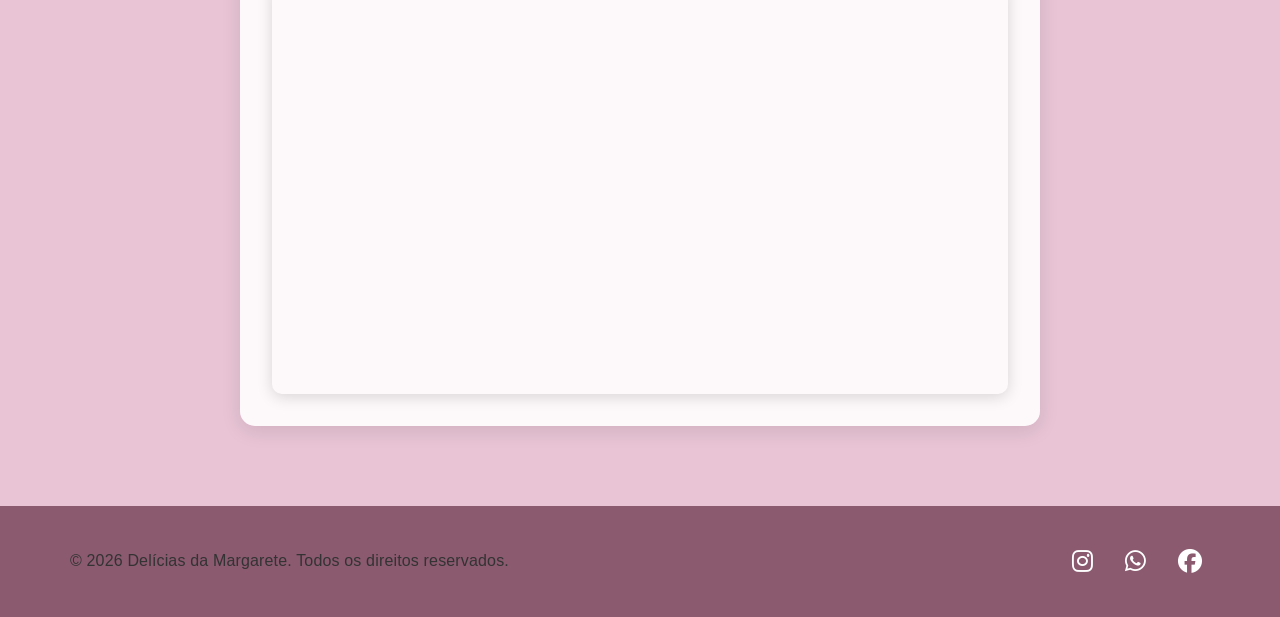
==== commit 086223fb: "Adiciona imagem otimizada do personagem e ajusta estilos do hero para melhor responsividade" ====
--- a/index.html
+++ b/index.html
@@ -9,8 +9,8 @@
     <meta property="og:description" content="Bolos caseiros e palha italiana artesanais feitos com carinho.">
     <title>Delícias da Margarete - Bolos Caseiros Deliciosos</title>
     <link rel="icon" type="image/png" href="favicon.png">
-    <link rel="stylesheet" href="style.css?v=20261031-3">
-    <link rel="stylesheet" href="style-mobile-fixes.css?v=20261031-3">
+    <link rel="stylesheet" href="style.css?v=20261031-4">
+    <link rel="stylesheet" href="style-mobile-fixes.css?v=20261031-4">
     <link rel="stylesheet" href="https://cdnjs.cloudflare.com/ajax/libs/font-awesome/6.4.0/css/all.min.css">
     <!-- Firebase -->
     <script src="https://www.gstatic.com/firebasejs/10.7.0/firebase-app-compat.js"></script>
@@ -54,17 +54,18 @@
         <div class="hero-cursor-effects" aria-hidden="true"></div>
 
         <div class="hero-content">
-            <h2>Delícias da Margarete</h2>
-            <p>Feitos com amor e ingredientes de qualidade para sua família</p>
+            <img class="hero-character" src="Imagens/otimizadas/Personagem.png"
+                alt="Personagem da Margarete segurando um bolo de chocolate" fetchpriority="high">
+            <div class="hero-copy">
+                <h2>Delícias da Margarete</h2>
+                <p>Feitos com amor e ingredientes de qualidade para sua família</p>
+            </div>
         </div>
     </section>
 
     <!-- Sobre -->
     <section id="sobre" class="sobre">
         <div class="container">
-            <div class="hero-badge">
-                <img src="Imagens/otimizadas/Logo.png" alt="Delícias da Margarete" loading="lazy">
-            </div>
             <h2>Sobre Delícias da Margarete</h2>
             <p>Bem-vindo ao espaço de bolos caseiros e doces artesanais da Margarete! Com uma paixão genuína por doces caseiros, preparamos
                 bolos e palha italiana deliciosos feitos com ingredientes selecionados e muito amor. Cada criação é preparada com dedicação
--- a/style.css
+++ b/style.css
@@ -339,24 +339,53 @@
 .hero-content {
     position: relative;
     z-index: 2;
+    display: grid;
+    grid-template-columns: minmax(0, 0.85fr) minmax(0, 1.15fr);
+    align-items: center;
+    gap: clamp(0.75rem, 4vw, 3.5rem);
+    width: min(100%, 1080px);
+    text-align: left;
+}
+
+.hero-character {
+    display: block;
+    width: min(100%, clamp(170px, 30vw, 360px));
+    height: auto;
+    justify-self: center;
+    align-self: end;
+    filter: drop-shadow(0 14px 18px rgba(91, 48, 65, 0.2));
+    animation: characterFloat 6s ease-in-out infinite;
+}
+
+.hero-copy {
+    max-width: 620px;
 }
 
 .hero h2 {
-    font-size: clamp(2.8rem, 6vw, 3.5rem);
+    font-size: clamp(1.3rem, 4vw, 3.5rem);
     font-weight: 600;
-    margin-bottom: 1.2rem;
+    margin-bottom: 0.9rem;
     text-shadow: 1px 1px 4px rgba(0, 0, 0, 0.12);
     letter-spacing: -0.03em;
     line-height: 1.15;
 }
 
 .hero p {
-    font-size: clamp(1rem, 2.5vw, 1.35rem);
+    font-size: clamp(0.85rem, 2vw, 1.35rem);
     margin-bottom: 0;
     opacity: 0.98;
     font-weight: 400;
     letter-spacing: 0;
     line-height: 1.6;
+}
+
+@keyframes characterFloat {
+    0%, 100% {
+        transform: translateY(0);
+    }
+    50% {
+        transform: translateY(-7px);
+    }
 }
 
 /* Badge circular sobrepondo o hero e a próxima seção */
@@ -1851,6 +1880,10 @@
 
     .avaliacao-form {
         padding: 2rem;
+    }
+
+    .hero-character {
+        animation: none;
     }
 }
 
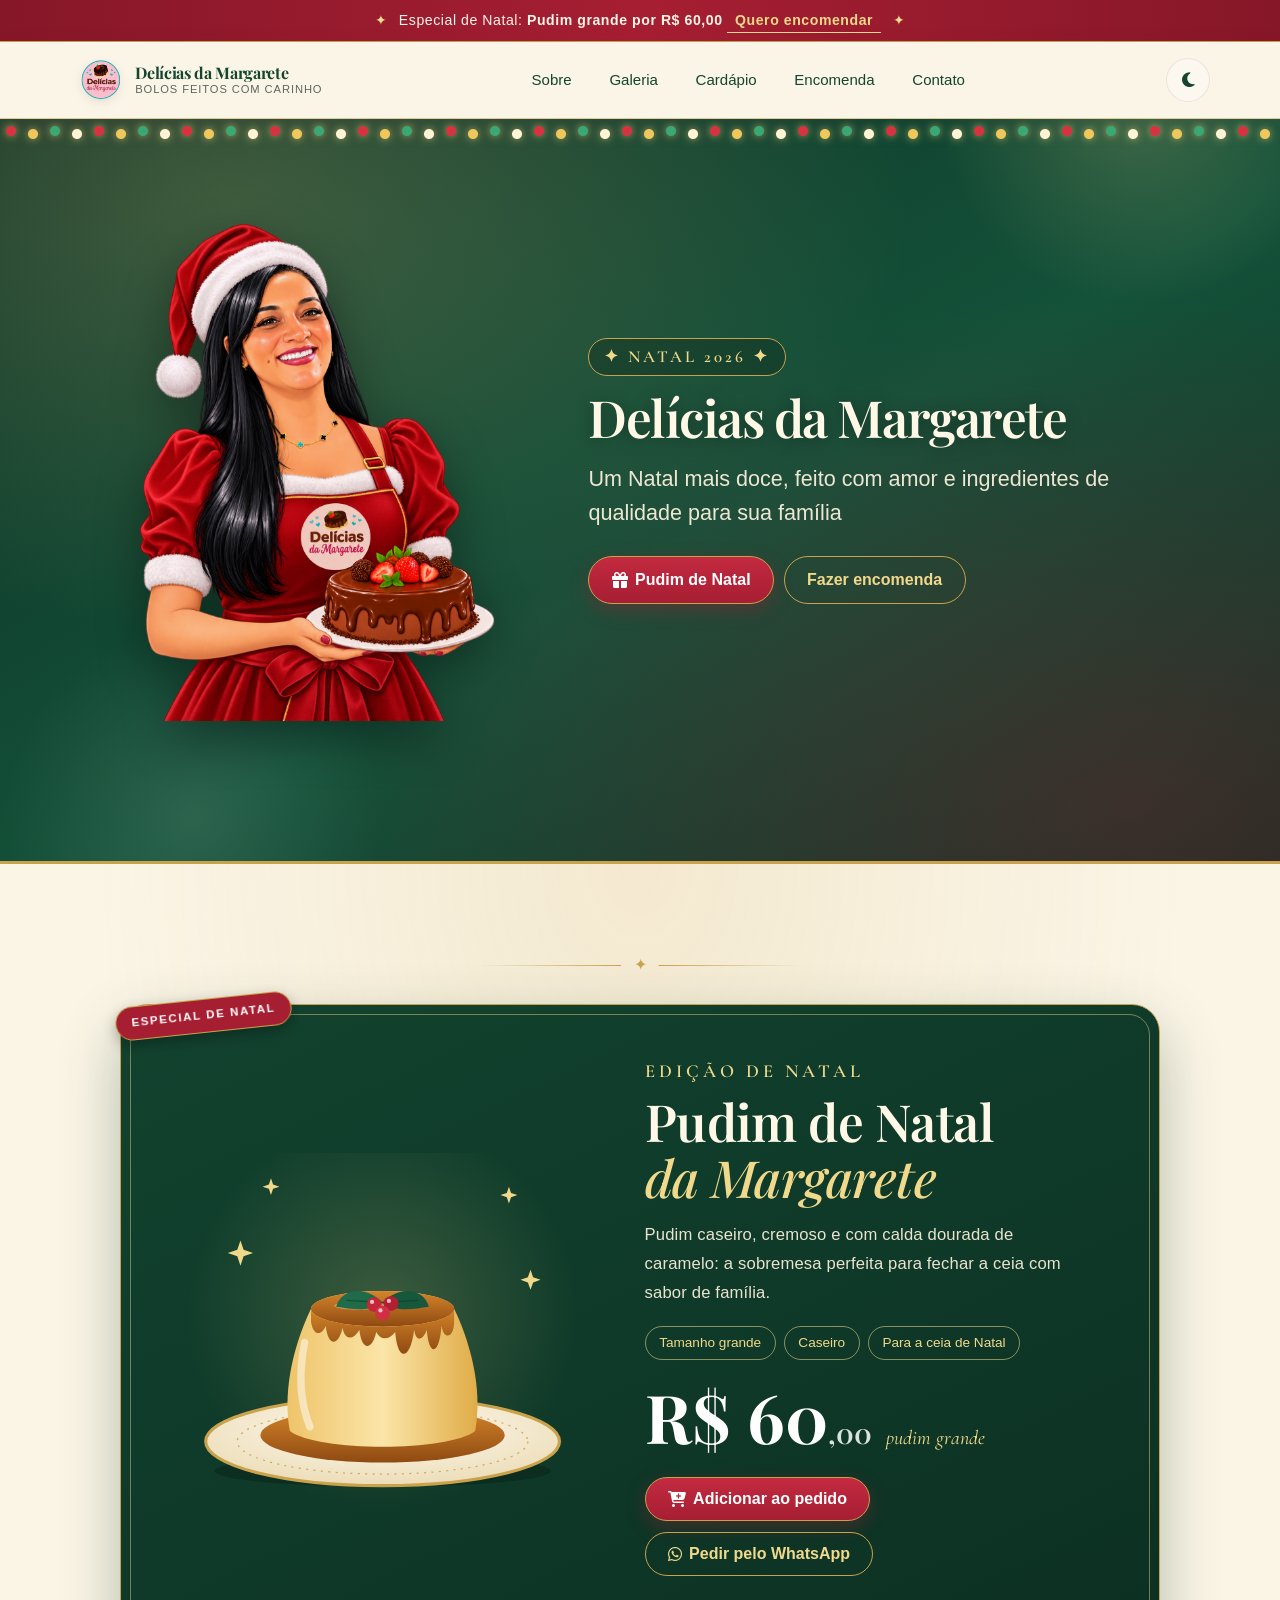
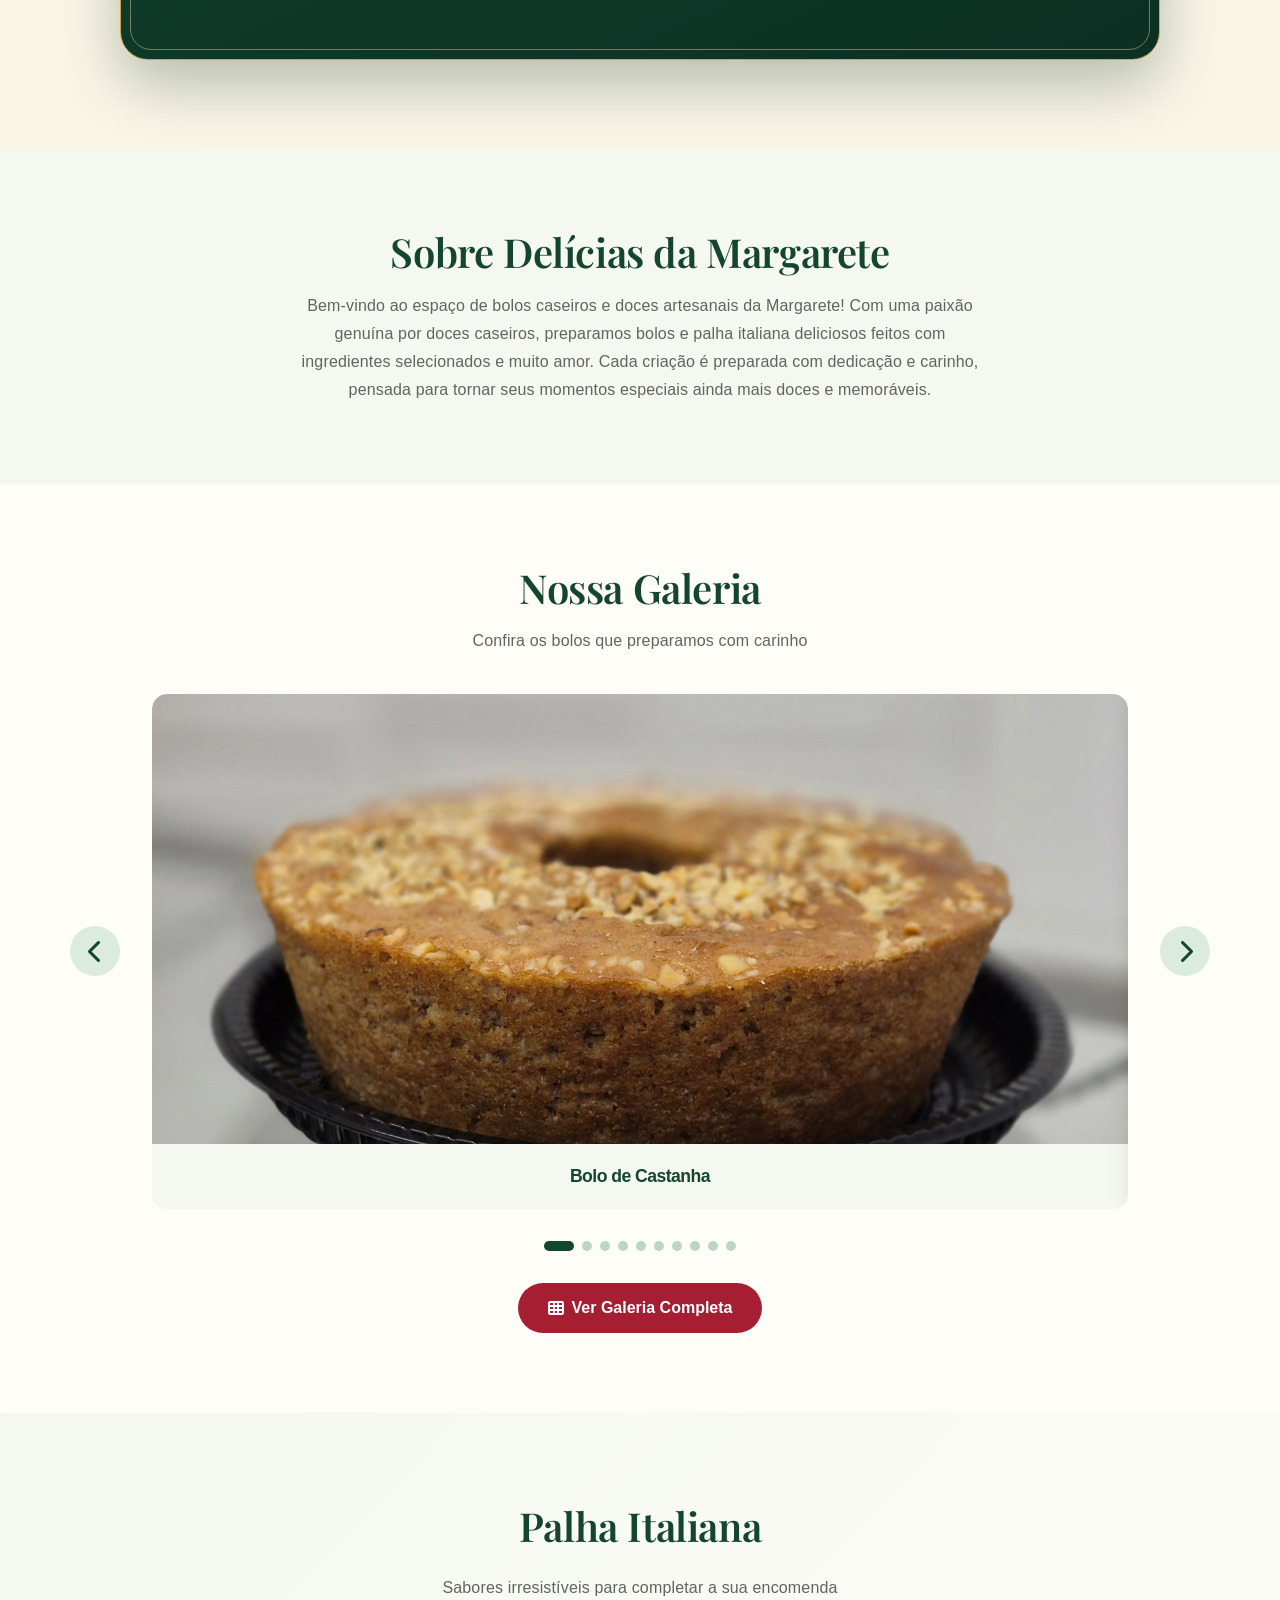
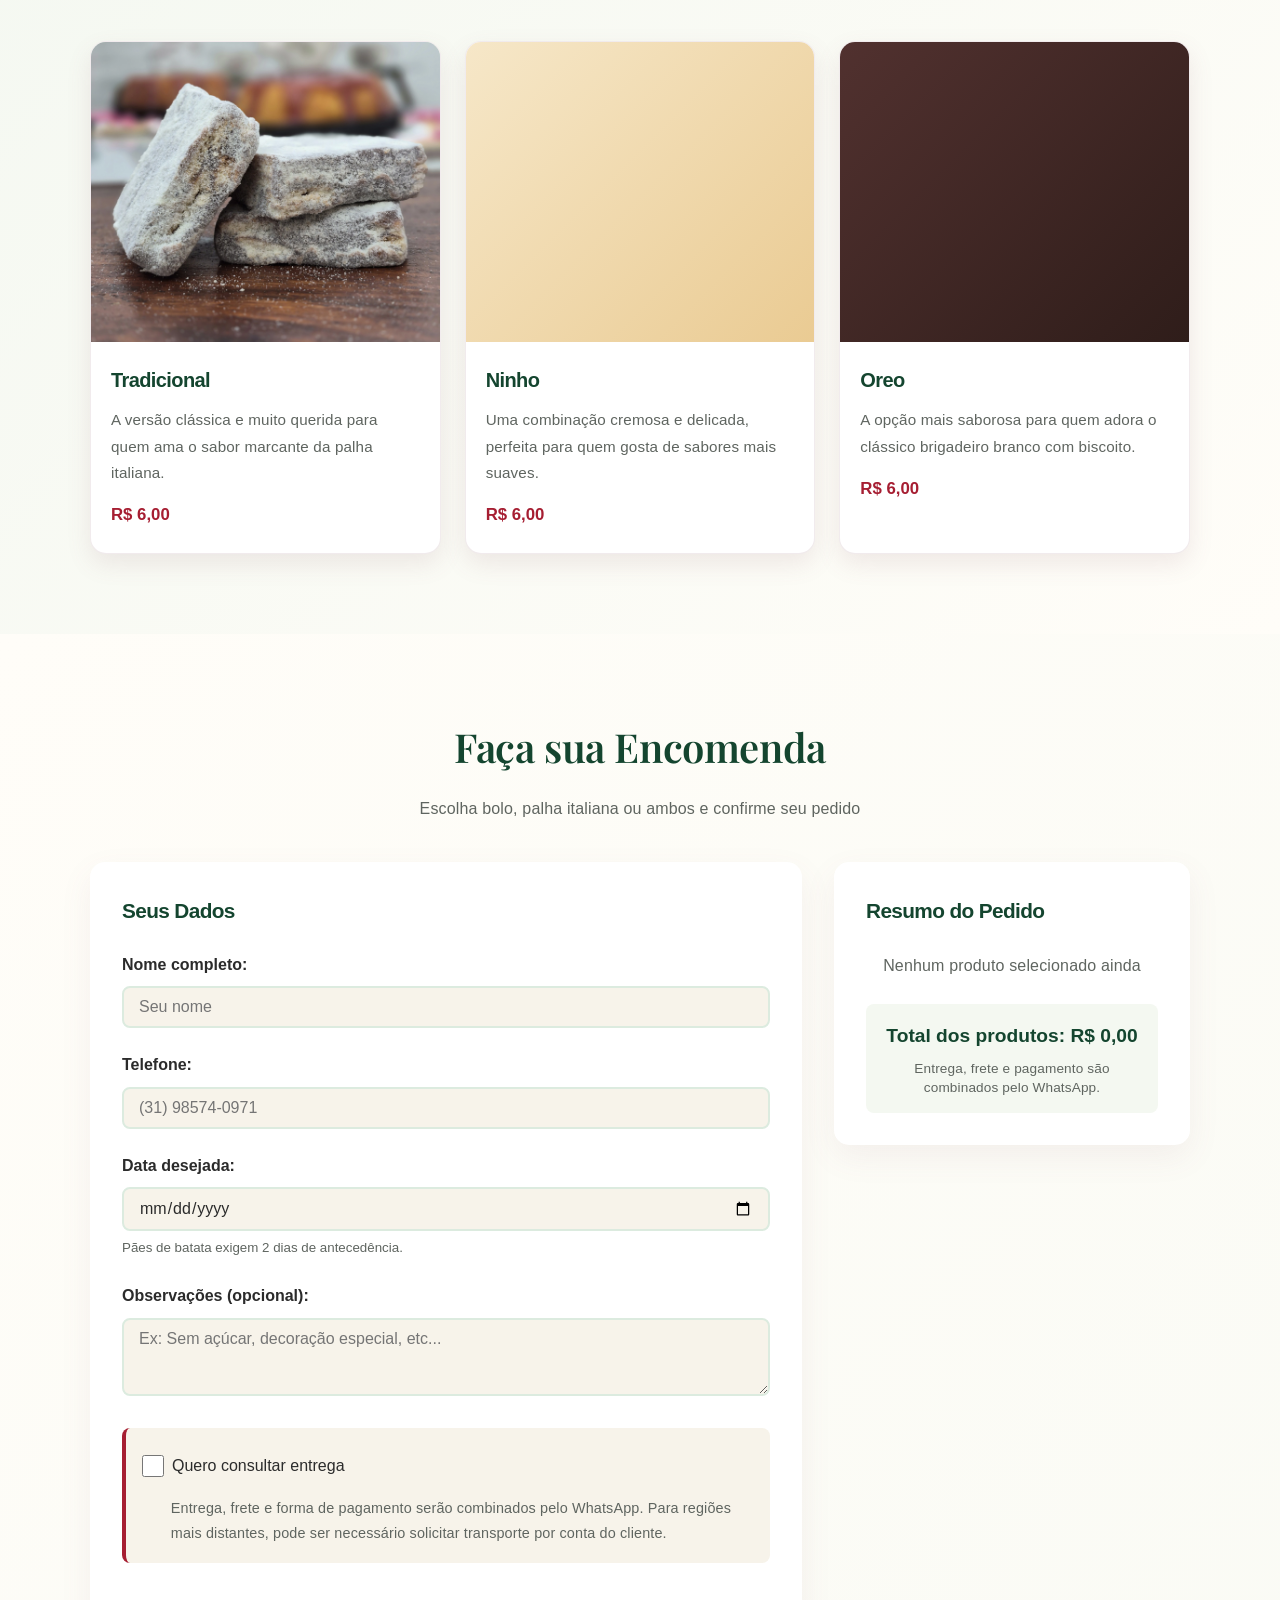
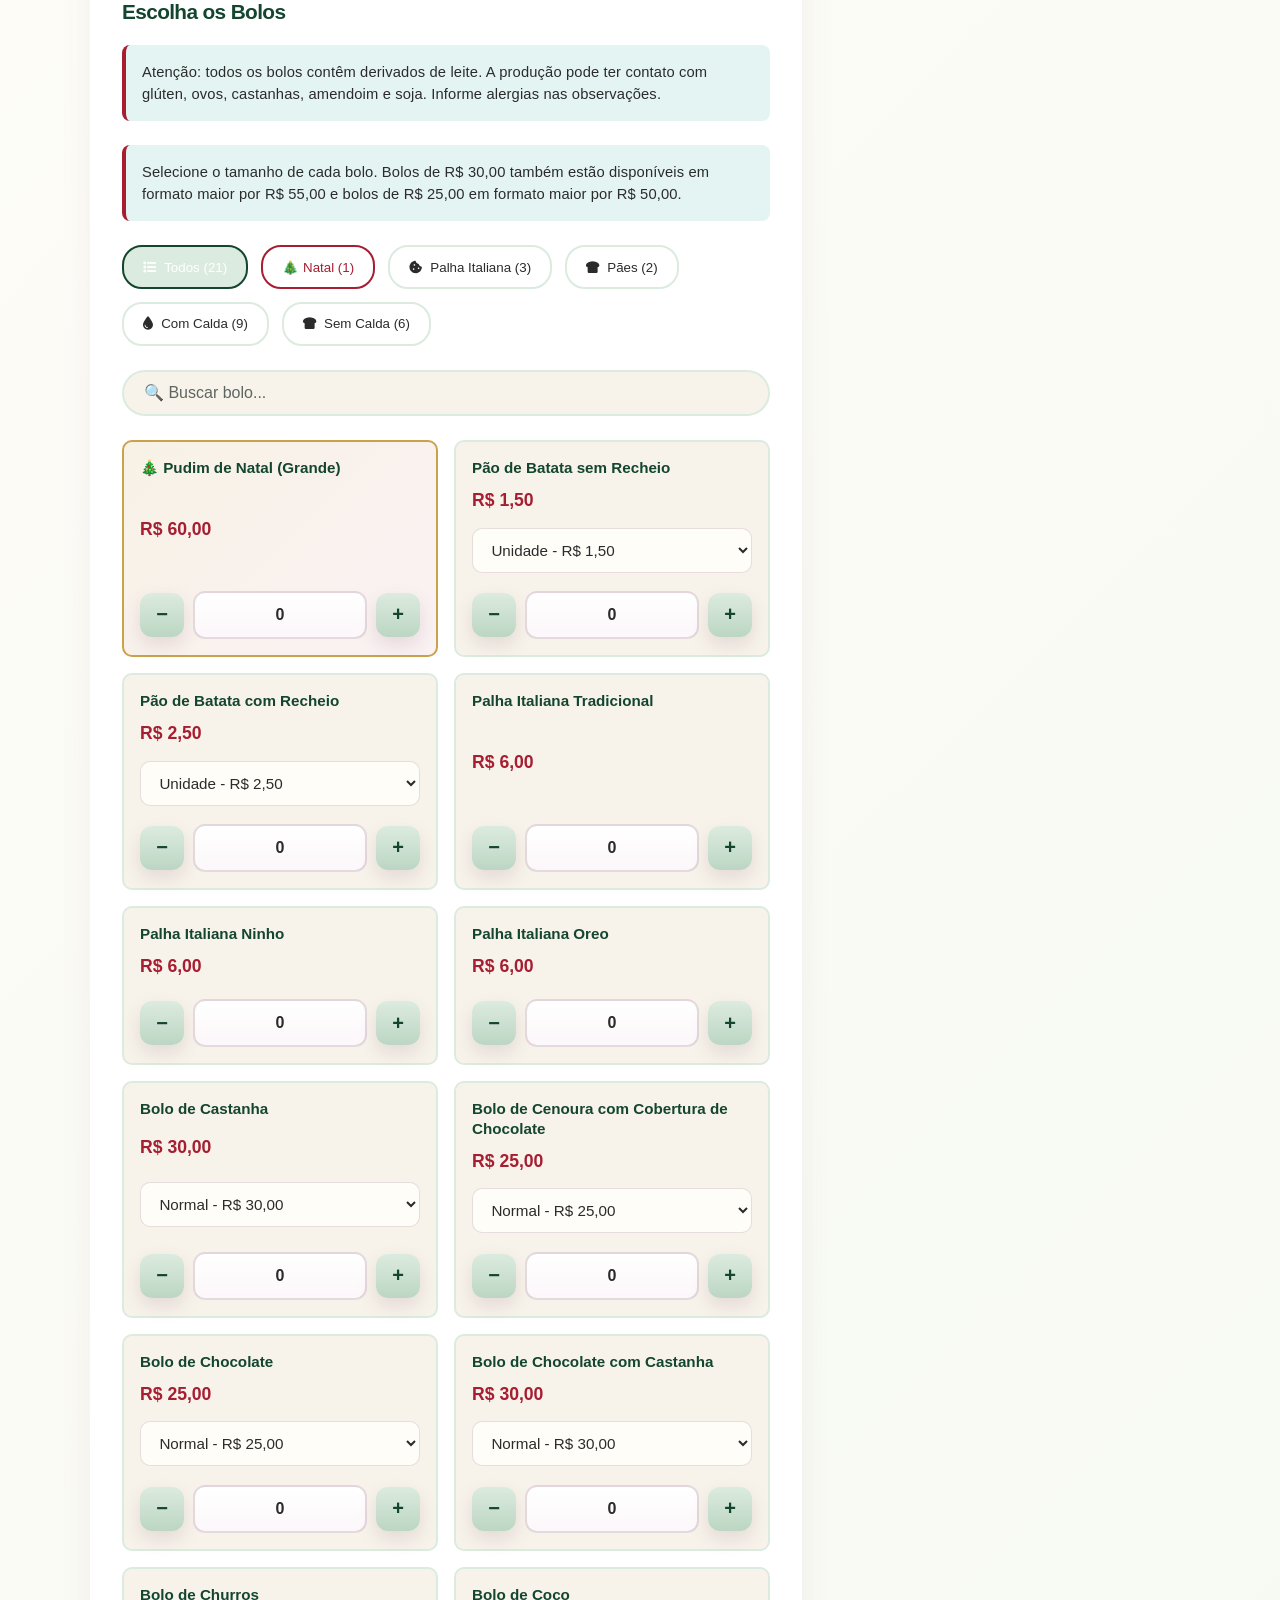
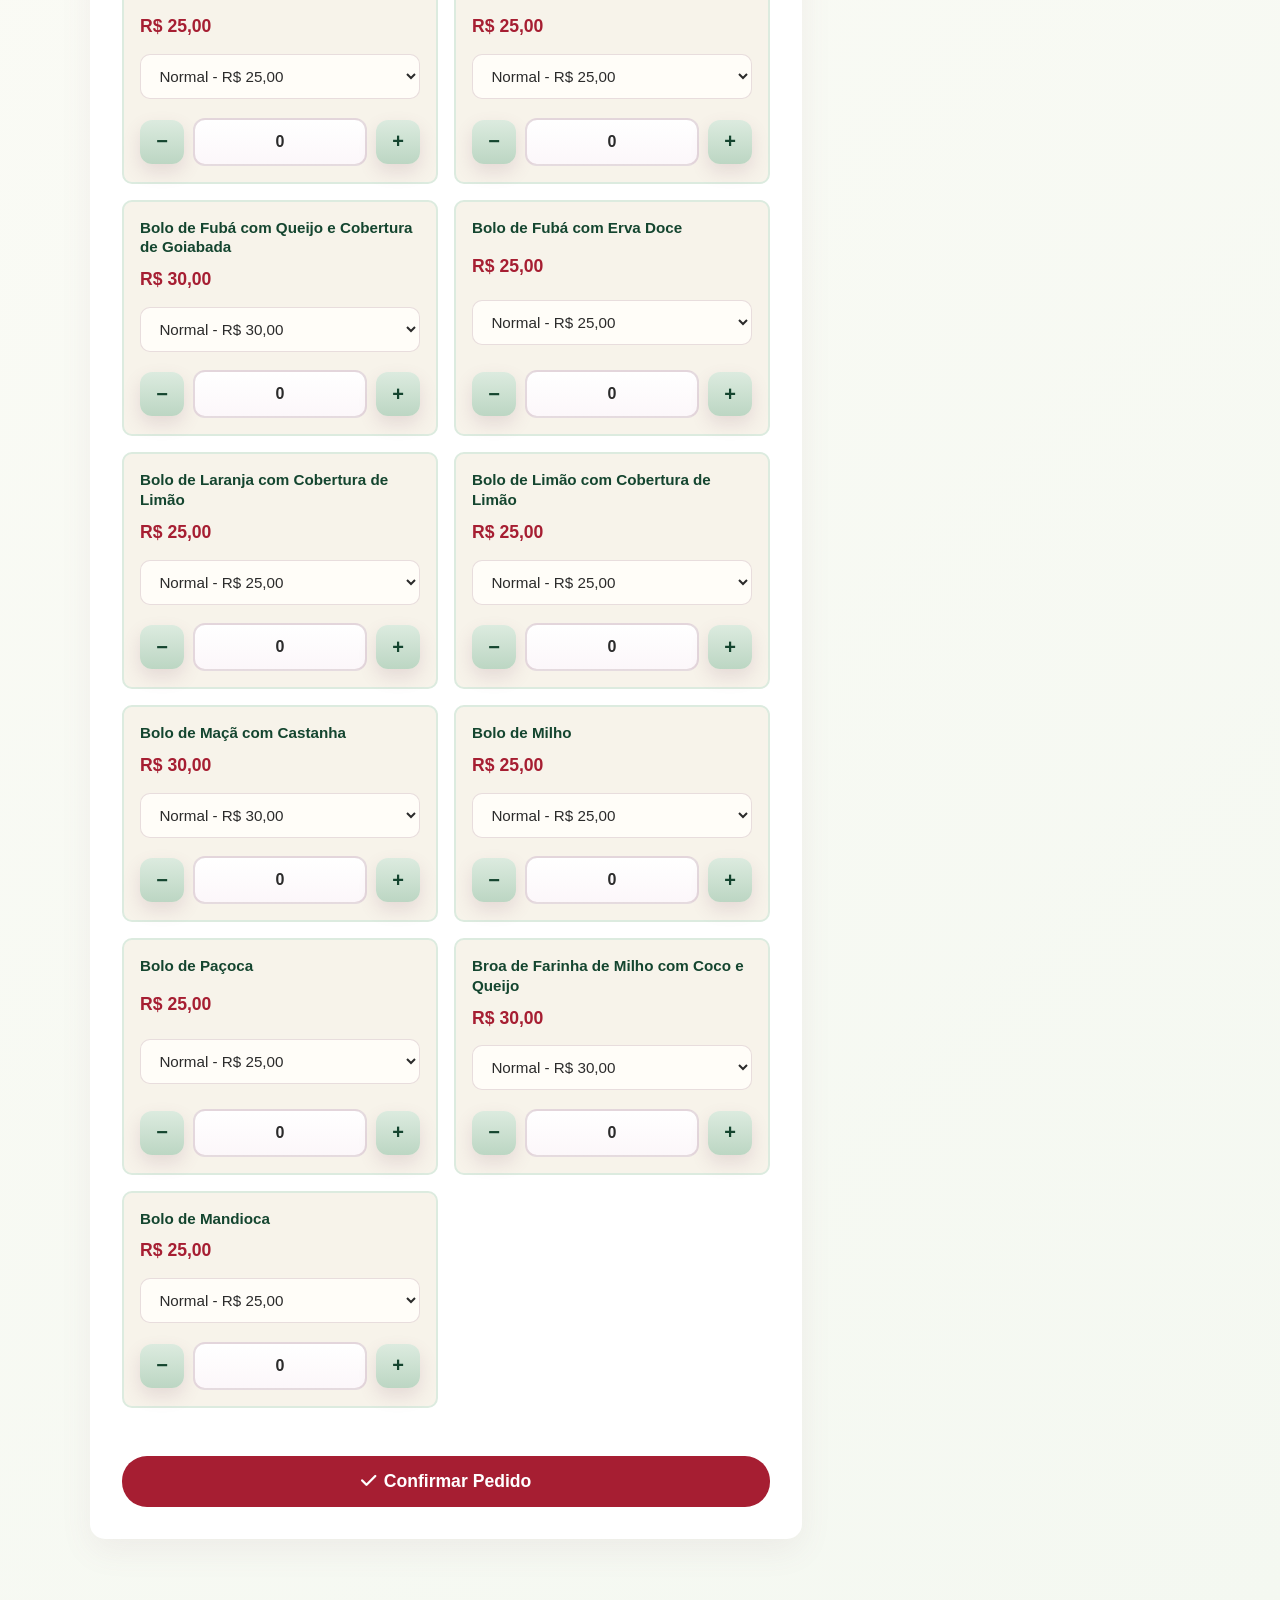
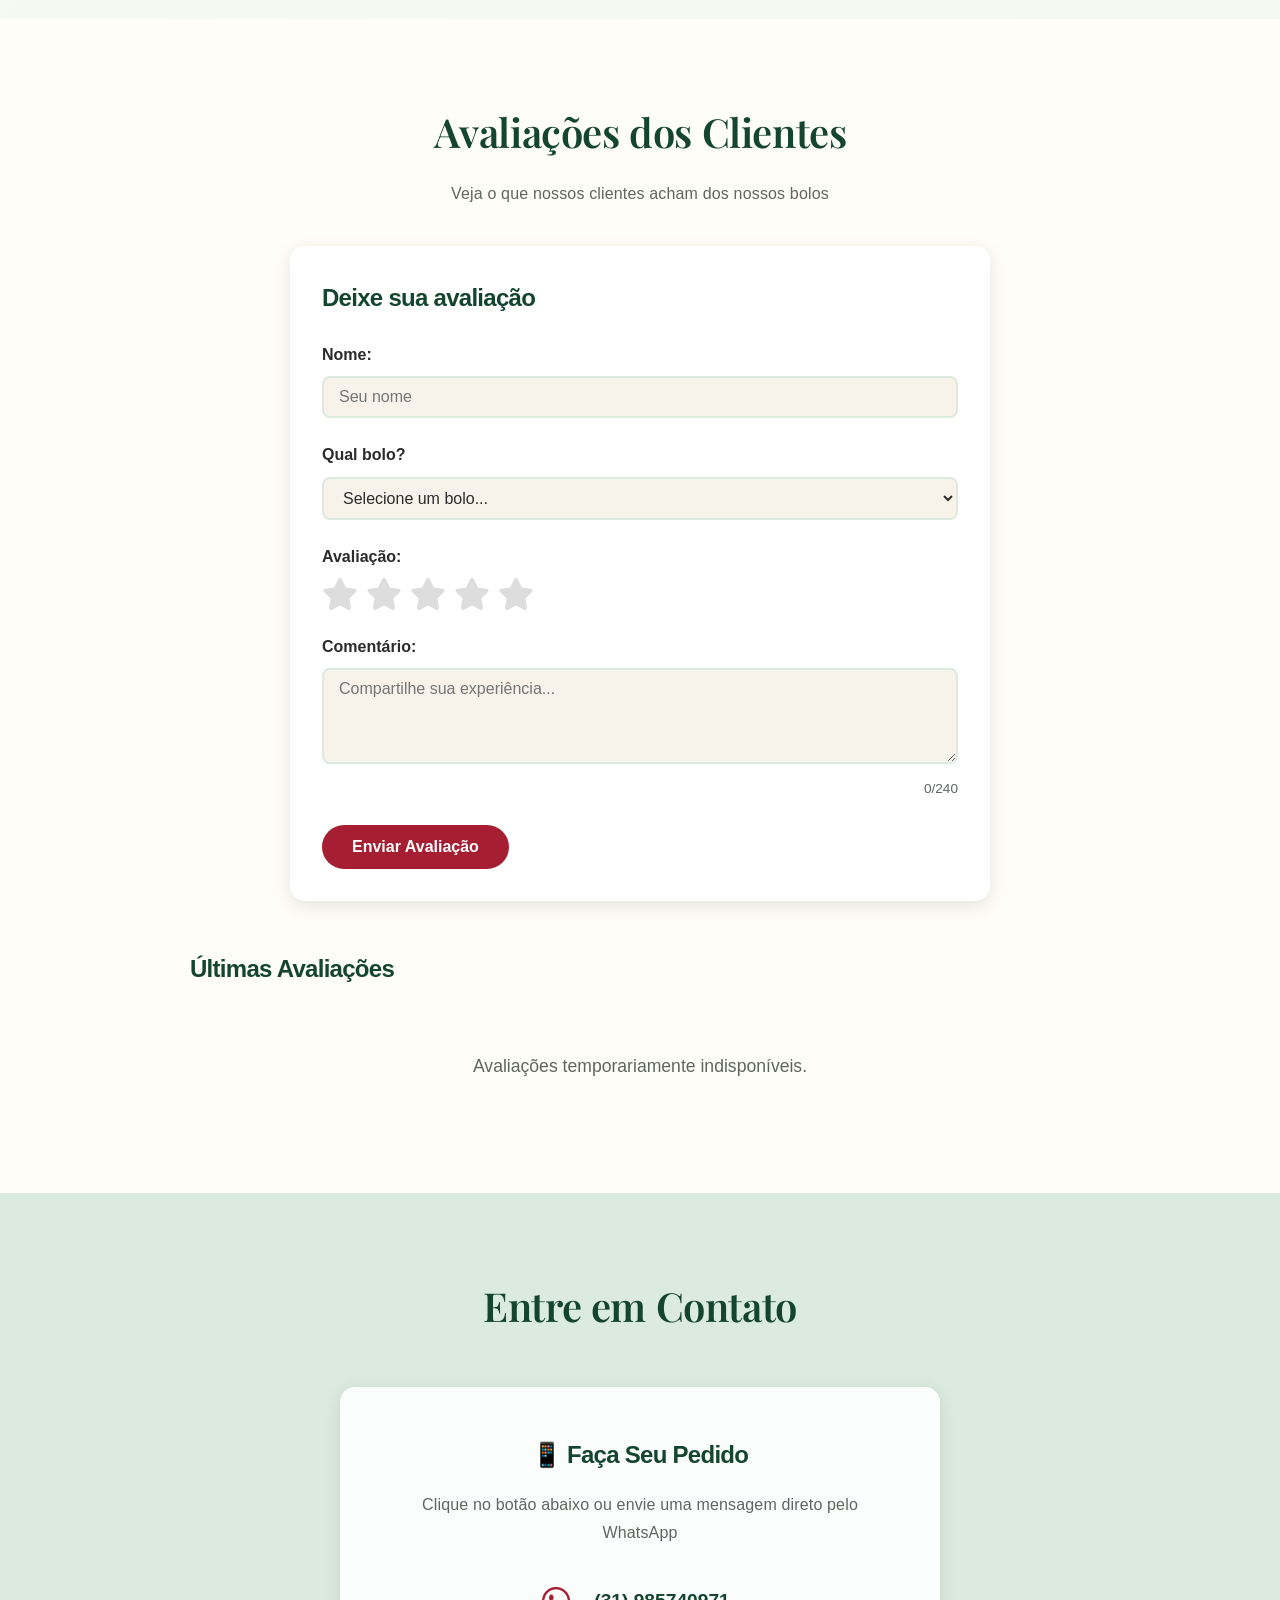
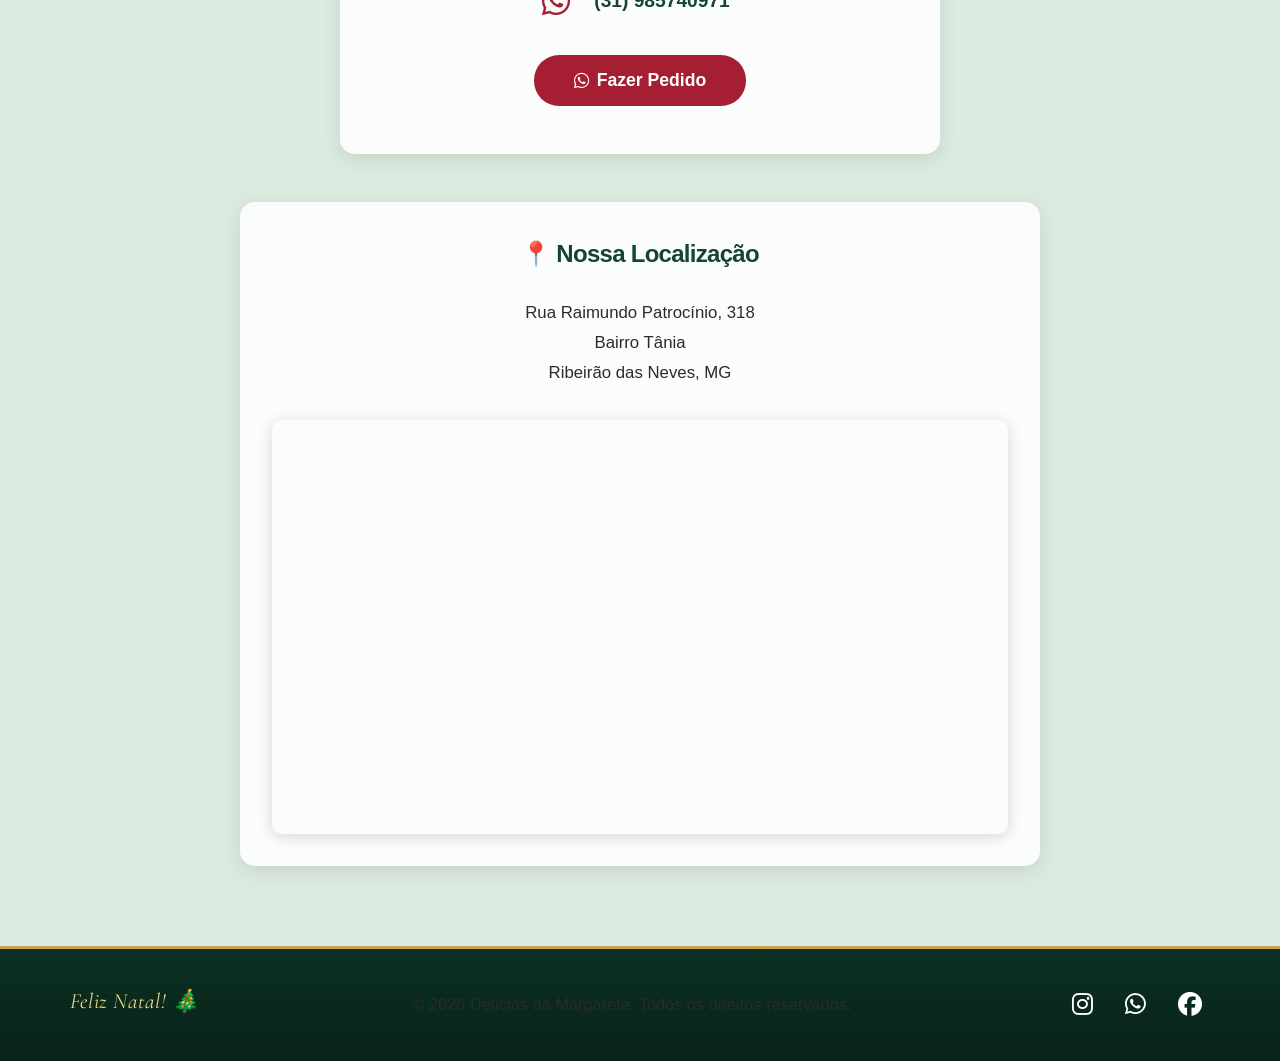
==== commit 744c38a5: "Atualização de Natal" ====
--- a/index.html
+++ b/index.html
@@ -4,25 +4,38 @@
 <head>
     <meta charset="UTF-8">
     <meta name="viewport" content="width=device-width, initial-scale=1.0">
-    <meta name="description" content="Delícias da Margarete: bolos caseiros e palha italiana artesanais com muito carinho.">
+    <meta name="description" content="Delícias da Margarete: bolos caseiros, palha italiana e o Pudim de Natal (grande por R$ 60,00). Encomende para a sua ceia!">
     <meta property="og:title" content="Delícias da Margarete">
-    <meta property="og:description" content="Bolos caseiros e palha italiana artesanais feitos com carinho.">
-    <title>Delícias da Margarete - Bolos Caseiros Deliciosos</title>
-    <link rel="icon" type="image/png" href="favicon.png">
-    <link rel="stylesheet" href="style.css?v=20261031-4">
-    <link rel="stylesheet" href="style-mobile-fixes.css?v=20261031-4">
+    <meta property="og:description" content="Especial de Natal: Pudim grande por R$ 60,00, bolos caseiros e palha italiana feitos com carinho.">
+    <title>Delícias da Margarete - Bolos Caseiros e Pudim de Natal</title>
+    <link rel="icon" type="image/png" href="assets/icons/favicon.png">
+    <link rel="stylesheet" href="css/style.css?v=20261031-5">
+    <link rel="stylesheet" href="css/style-mobile-fixes.css?v=20261031-5">
+    <!-- Tema de Natal -->
+    <link rel="preconnect" href="https://fonts.googleapis.com">
+    <link rel="preconnect" href="https://fonts.gstatic.com" crossorigin>
+    <link rel="stylesheet" href="https://fonts.googleapis.com/css2?family=Cormorant+Garamond:ital,wght@0,500;0,600;1,500&family=Playfair+Display:ital,wght@0,500;0,600;0,700;1,500&display=swap">
+    <link rel="stylesheet" href="css/natal.css?v=20261110-1">
     <link rel="stylesheet" href="https://cdnjs.cloudflare.com/ajax/libs/font-awesome/6.4.0/css/all.min.css">
     <!-- Firebase -->
     <script src="https://www.gstatic.com/firebasejs/10.7.0/firebase-app-compat.js"></script>
     <script src="https://www.gstatic.com/firebasejs/10.7.0/firebase-database-compat.js"></script>
 </head>
 
-<body>
+<body class="tema-natal">
+    <!-- Faixa de Natal -->
+    <div class="natal-faixa" role="note">
+        <span class="orn" aria-hidden="true">✦</span>
+        Especial de Natal: <strong>Pudim grande por R$&nbsp;60,00</strong>
+        <a href="#pudim-natal">Quero encomendar</a>
+        <span class="orn" aria-hidden="true">✦</span>
+    </div>
+
     <!-- Header -->
     <header class="header">
         <div class="container header-row">
             <a class="header-brand" href="#inicio" aria-label="Delícias da Margarete - início">
-                <img src="Imagens/otimizadas/Logo.png" alt="" class="header-brand-logo">
+                <img src="assets/icons/Logo.png" alt="" class="header-brand-logo">
                 <span class="header-brand-copy">
                     <strong>Delícias da Margarete</strong>
                     <span>Bolos feitos com carinho</span>
@@ -32,7 +45,7 @@
                 <ul>
                     <li><a href="#sobre" onclick="fecharMenuMobile()">Sobre</a></li>
                     <li><a href="#galeria" onclick="fecharMenuMobile()">Galeria</a></li>
-                    <li><a href="#cardapio" onclick="fecharMenuMobile()">Cardápio</a></li>
+                    <li><a href="cardapio.html" onclick="fecharMenuMobile()">Cardápio</a></li>
                     <li><a href="#encomenda" onclick="fecharMenuMobile()">Encomenda</a></li>
                     <li><a href="#contato" onclick="fecharMenuMobile()">Contato</a></li>
                 </ul>
@@ -54,12 +67,105 @@
         <div class="hero-cursor-effects" aria-hidden="true"></div>
 
         <div class="hero-content">
-            <img class="hero-character" src="Imagens/otimizadas/Personagem.png"
+            <img class="hero-character" src="assets/icons/PersonagemNatal.png"
                 alt="Personagem da Margarete segurando um bolo de chocolate" fetchpriority="high">
             <div class="hero-copy">
+                <span class="hero-selo">✦ Natal 2026 ✦</span>
                 <h2>Delícias da Margarete</h2>
-                <p>Feitos com amor e ingredientes de qualidade para sua família</p>
-            </div>
+                <p>Um Natal mais doce, feito com amor e ingredientes de qualidade para sua família</p>
+                <div class="hero-acoes">
+                    <a href="#pudim-natal" class="btn-natal"><i class="fas fa-gift"></i> Pudim de Natal</a>
+                    <a href="#encomenda" class="btn-natal-outline">Fazer encomenda</a>
+                </div>
+            </div>
+        </div>
+    </section>
+
+    <!-- Destaque de Natal: Pudim -->
+    <section id="pudim-natal" class="pudim-natal" aria-labelledby="pudimTitulo">
+        <div class="container">
+            <div class="natal-divisor" aria-hidden="true">✦</div>
+            <article class="pudim-cartao">
+                <span class="pudim-selo">Especial de Natal</span>
+
+                <div class="pudim-arte">
+                    <svg class="pudim-svg" viewBox="0 0 400 340" xmlns="http://www.w3.org/2000/svg" role="img" aria-label="Ilustração de um pudim com calda de caramelo e ramo de azevinho">
+                      <defs>
+                        <linearGradient id="pdBody" x1="0" x2="1" y1="0" y2="0">
+                          <stop offset="0" stop-color="#eec46a"/>
+                          <stop offset=".5" stop-color="#fbe5a8"/>
+                          <stop offset="1" stop-color="#e0ac48"/>
+                        </linearGradient>
+                        <linearGradient id="pdCaramel" x1="0" x2="0" y1="0" y2="1">
+                          <stop offset="0" stop-color="#d4852a"/>
+                          <stop offset="1" stop-color="#8f4a12"/>
+                        </linearGradient>
+                        <radialGradient id="pdPlate" cx=".5" cy=".35" r=".75">
+                          <stop offset="0" stop-color="#fffaf0"/>
+                          <stop offset="1" stop-color="#e9d9b0"/>
+                        </radialGradient>
+                      </defs>
+                      <ellipse cx="200" cy="302" rx="160" ry="15" fill="#000" opacity=".2"/>
+                      <ellipse cx="200" cy="274" rx="168" ry="42" fill="url(#pdPlate)" stroke="#c9a24b" stroke-width="3"/>
+                      <ellipse cx="200" cy="274" rx="138" ry="31" fill="none" stroke="#c9a24b" stroke-width="1.2" stroke-dasharray="2 5" opacity=".85"/>
+                      <ellipse cx="200" cy="268" rx="116" ry="26" fill="url(#pdCaramel)"/>
+                      <ellipse cx="162" cy="262" rx="38" ry="5" fill="#fff" opacity=".2"/>
+                      <path d="M132 148 C112 190 106 232 112 264 C138 284 262 284 288 264 C294 232 288 190 268 148 A68 17 0 0 0 132 148 Z" fill="url(#pdBody)"/>
+                      <path d="M126 180 C120 210 122 238 131 260" stroke="#fff" stroke-opacity=".5" stroke-width="7" stroke-linecap="round" fill="none"/>
+                      <ellipse cx="200" cy="148" rx="68" ry="17" fill="url(#pdCaramel)"/>
+                      <path d="M132 148 A68 17 0 0 0 268 148 L268 160 C268 176 258 178 256 164 C254 192 244 194 242 168 C238 178 232 180 230 168 C226 198 214 198 212 170 C206 178 198 178 194 170 C190 188 180 188 178 168 C172 178 164 178 162 166 C158 184 148 184 146 164 C142 174 134 174 132 160 Z" fill="url(#pdCaramel)"/>
+                      <ellipse cx="178" cy="145" rx="24" ry="4" fill="#fff" opacity=".28"/>
+                      <g>
+                        <path d="M200 142 C182 124 160 130 156 146 C170 148 186 152 200 142 Z" fill="#1f6b4a"/>
+                        <path d="M200 142 C218 124 240 130 244 146 C230 148 214 152 200 142 Z" fill="#17583c"/>
+                        <path d="M200 142 L166 140 M200 142 L234 140" stroke="#0f3b2a" stroke-width="1.2" opacity=".6"/>
+                        <circle cx="192" cy="144" r="7" fill="#c4263a"/>
+                        <circle cx="208" cy="143" r="7" fill="#b21f33"/>
+                        <circle cx="200" cy="152" r="7" fill="#d12f44"/>
+                        <circle cx="190" cy="141.5" r="2" fill="#fff" opacity=".7"/>
+                        <circle cx="206" cy="140.5" r="2" fill="#fff" opacity=".7"/>
+                        <circle cx="198" cy="149.5" r="2" fill="#fff" opacity=".7"/>
+                      </g>
+                      <g fill="#f0d98a">
+                        <path class="faisca" d="M62 92 l3 -9 3 9 9 3 -9 3 -3 9 -3 -9 -9 -3z"/>
+                        <path class="faisca f2" d="M338 118 l2.5 -7 2.5 7 7 2.5 -7 2.5 -2.5 7 -2.5 -7 -7 -2.5z"/>
+                        <path class="faisca f3" d="M318 38 l2 -6 2 6 6 2 -6 2 -2 6 -2 -6 -6 -2z"/>
+                        <path class="faisca f2" d="M92 30 l2 -6 2 6 6 2 -6 2 -2 6 -2 -6 -6 -2z"/>
+                      </g>
+                    </svg>
+                    <!-- Quando tiver uma foto real, salve como assets/imagens/Pudim.webp: ela aparece no lugar da ilustração. -->
+                    <img class="pudim-foto" src="assets/imagens/Pudim.webp" alt="Pudim de Natal da Margarete"
+                        loading="lazy" decoding="async" onerror="this.remove()">
+                </div>
+
+                <div class="pudim-texto">
+                    <span class="pudim-eyebrow">Edição de Natal</span>
+                    <h2 id="pudimTitulo">Pudim de Natal <em>da Margarete</em></h2>
+                    <p>Pudim caseiro, cremoso e com calda dourada de caramelo: a sobremesa perfeita para fechar a
+                        ceia com sabor de família.</p>
+
+                    <ul class="pudim-chips">
+                        <li>Tamanho grande</li>
+                        <li>Caseiro</li>
+                        <li>Para a ceia de Natal</li>
+                    </ul>
+
+                    <div class="pudim-preco-linha">
+                        <span class="pudim-preco">R$&nbsp;60<small>,00</small></span>
+                        <span class="pudim-preco-rotulo">pudim grande</span>
+                    </div>
+
+                    <div class="pudim-acoes">
+                        <button type="button" class="btn-natal" onclick="adicionarPudimAoPedido()">
+                            <i class="fas fa-cart-plus"></i> Adicionar ao pedido
+                        </button>
+                        <button type="button" class="btn-natal-outline" onclick="pedirPudimWhatsapp()">
+                            <i class="fab fa-whatsapp"></i> Pedir pelo WhatsApp
+                        </button>
+                    </div>
+                    <div class="pudim-aviso" id="pudimAviso" aria-live="polite"></div>
+                </div>
+            </article>
         </div>
     </section>
 
@@ -87,52 +193,52 @@
                 <div class="carrossel-wrapper">
                     <div class="carrossel" id="carrossel">
                         <div class="galeria-item">
-                            <img src="Imagens/otimizadas/castanha.webp" alt="Bolo de Castanha"
+                            <img src="assets/imagens/castanha.webp" alt="Bolo de Castanha"
                                 loading="lazy" decoding="async">
                             <h3>Bolo de Castanha</h3>
                         </div>
                         <div class="galeria-item">
-                            <img src="Imagens/otimizadas/Chocolate.webp" alt="Bolo de Chocolate" loading="lazy"
+                            <img src="assets/imagens/Chocolate.webp" alt="Bolo de Chocolate" loading="lazy"
                                 decoding="async">
                             <h3>Bolo de Chocolate</h3>
                         </div>
                         <div class="galeria-item">
-                            <img src="Imagens/otimizadas/CenouraCalda.webp" alt="Bolo de Cenoura" loading="lazy"
+                            <img src="assets/imagens/CenouraCalda.webp" alt="Bolo de Cenoura" loading="lazy"
                                 decoding="async">
                             <h3>Bolo de Cenoura</h3>
                         </div>
                         <div class="galeria-item">
-                            <img src="Imagens/otimizadas/Churros.webp" alt="Bolo de Churros" loading="lazy"
+                            <img src="assets/imagens/Churros.webp" alt="Bolo de Churros" loading="lazy"
                                 decoding="async">
                             <h3>Bolo de Churros</h3>
                         </div>
                         <div class="galeria-item">
-                            <img src="Imagens/otimizadas/Coco.webp" alt="Bolo de Coco" loading="lazy"
+                            <img src="assets/imagens/Coco.webp" alt="Bolo de Coco" loading="lazy"
                                 decoding="async">
                             <h3>Bolo de Coco</h3>
                         </div>
                         <div class="galeria-item">
-                            <img src="Imagens/otimizadas/BroaComCalda.webp" alt="Bolo de Fubá"
+                            <img src="assets/imagens/BroaComCalda.webp" alt="Bolo de Fubá"
                                 loading="lazy" decoding="async">
                             <h3>Bolo de Fubá</h3>
                         </div>
                         <div class="galeria-item">
-                            <img src="Imagens/otimizadas/LaranjaCalda.webp" alt="Bolo de Laranja" loading="lazy"
+                            <img src="assets/imagens/LaranjaCalda.webp" alt="Bolo de Laranja" loading="lazy"
                                 decoding="async">
                             <h3>Bolo de Laranja</h3>
                         </div>
                         <div class="galeria-item">
-                            <img src="Imagens/otimizadas/BoloLimao.webp" alt="Bolo de Limão"
+                            <img src="assets/imagens/BoloLimao.webp" alt="Bolo de Limão"
                                 loading="lazy" decoding="async">
                             <h3>Bolo de Limão</h3>
                         </div>
                         <div class="galeria-item">
-                            <img src="Imagens/otimizadas/PacocaBolo.webp" alt="Bolo de Paçoca" loading="lazy"
+                            <img src="assets/imagens/PacocaBolo.webp" alt="Bolo de Paçoca" loading="lazy"
                                 decoding="async">
                             <h3>Bolo de Paçoca</h3>
                         </div>
                         <div class="galeria-item">
-                            <img src="Imagens/otimizadas/Milho.webp" alt="Bolo de Milho" loading="lazy"
+                            <img src="assets/imagens/Milho.webp" alt="Bolo de Milho" loading="lazy"
                                 decoding="async">
                             <h3>Bolo de Milho</h3>
                         </div>
@@ -148,122 +254,9 @@
 
             <!-- Botão Ver Galeria Completa -->
             <div class="galeria-completa-btn-container">
-                <button class="btn btn-primary" onclick="toggleGaleriaCompleta()">
+                <a class="btn btn-primary" href="cardapio.html">
                     <i class="fas fa-th"></i> Ver Galeria Completa
-                </button>
-            </div>
-
-            <!-- Galeria Completa em Grid -->
-            <div id="galeriaCompleta" class="galeria-completa oculta">
-                <h3>Todos os Nossos Bolos</h3>
-                <div class="galeria-grid">
-                    <div class="galeria-grid-item">
-                        <img src="Imagens/otimizadas/castanha.webp" alt="Bolo de Castanha"
-                            loading="lazy" decoding="async">
-                        <h4>Bolo de Castanha</h4>
-                    </div>
-                    <div class="galeria-grid-item">
-                        <img src="Imagens/otimizadas/CenouraCalda.webp" loading="lazy" decoding="async"
-                            alt="Bolo de Cenoura com Cobertura de Chocolate">
-                        <h4>Bolo de Cenoura com Cobertura de Chocolate</h4>
-                    </div>
-                    <div class="galeria-grid-item">
-                        <img src="Imagens/otimizadas/Chocolate.webp" alt="Bolo de Chocolate" loading="lazy"
-                            decoding="async">
-                        <h4>Bolo de Chocolate</h4>
-                    </div>
-                    <div class="galeria-grid-item">
-                        <img src="Imagens/otimizadas/ChocolateCastanha.webp" loading="lazy" decoding="async"
-                            alt="Bolo de Chocolate com Castanha">
-                        <h4>Bolo de Chocolate com Castanha</h4>
-                    </div>
-                    <div class="galeria-grid-item">
-                        <img src="Imagens/otimizadas/Churros.webp" alt="Bolo de Churros" loading="lazy"
-                            decoding="async">
-                        <h4>Bolo de Churros</h4>
-                    </div>
-                    <div class="galeria-grid-item">
-                        <img src="Imagens/otimizadas/Coco.webp" alt="Bolo de Coco" loading="lazy"
-                            decoding="async">
-                        <h4>Bolo de Coco</h4>
-                    </div>
-                    <div class="galeria-grid-item">
-                        <img src="Imagens/otimizadas/BroaComCalda.webp" loading="lazy"
-                            decoding="async" alt="Bolo de Fubá com Queijo e Cobertura de Goiabada">
-                        <h4>Bolo de Fubá com Queijo e Cobertura de Goiabada</h4>
-                    </div>
-                    <div class="galeria-grid-item">
-                        <img src="Imagens/otimizadas/BoloFubaErva.webp" loading="lazy"
-                            decoding="async" alt="Bolo de Fubá com Erva Doce">
-                        <h4>Bolo de Fubá com Erva Doce</h4>
-                    </div>
-                    <div class="galeria-grid-item">
-                        <img src="Imagens/otimizadas/LaranjaCalda.webp" loading="lazy" decoding="async"
-                            alt="Bolo de Laranja com Cobertura de Limão">
-                        <h4>Bolo de Laranja com Cobertura de Limão</h4>
-                    </div>
-                    <div class="galeria-grid-item">
-                        <img src="Imagens/otimizadas/BoloLimao.webp" loading="lazy"
-                            decoding="async" alt="Bolo de Limão com Cobertura de Limão">
-                        <h4>Bolo de Limão com Cobertura de Limão</h4>
-                    </div>
-                    <div class="galeria-grid-item">
-                        <img src="Imagens/otimizadas/Maca.webp" loading="lazy" decoding="async"
-                            alt="Bolo de Maçã com Castanha">
-                        <h4>Bolo de Maçã com Castanha</h4>
-                    </div>
-                    <div class="galeria-grid-item">
-                        <img src="Imagens/otimizadas/Milho.webp" alt="Bolo de Milho" loading="lazy" decoding="async">
-                        <h4>Bolo de Milho</h4>
-                    </div>
-                    <div class="galeria-grid-item">
-                        <img src="Imagens/otimizadas/PacocaBolo.webp" alt="Bolo de Paçoca" loading="lazy" decoding="async">
-                        <h4>Bolo de Paçoca</h4>
-                    </div>
-                    <div class="galeria-grid-item">
-                        <img src="Imagens/otimizadas/Broa.webp" loading="lazy" decoding="async"
-                            alt="Broa de Farinha de Milho com Coco e Queijo">
-                        <h4>Broa de Farinha de Milho com Coco e Queijo</h4>
-                    </div>
-                    <div class="galeria-grid-item">
-                        <img src="Imagens/otimizadas/bolomandioca.webp" loading="lazy" decoding="async"
-                            alt="Bolo de Mandioca">
-                        <h4>Bolo de Mandioca</h4>
-                    </div>
-                </div>
-                <button class="btn btn-outline" onclick="toggleGaleriaCompleta()" style="margin-top: 2rem;">
-                    <i class="fas fa-times"></i> Fechar Galeria
-                </button>
-            </div>
-        </div>
-    </section>
-
-    <!-- Cardápio -->
-    <section id="cardapio" class="cardapio">
-        <div class="container">
-            <h2>Nosso Cardápio</h2>
-            <p class="subtitle">Confira todos os bolos, palhas e pães disponíveis</p>
-
-            <button class="btn btn-primary" onclick="toggleCardapio()" style="margin-bottom: 1.5rem; display: block; margin-left: auto; margin-right: auto;">
-                <i class="fas fa-chevron-up"></i> <span id="btnCardapioText">Ocultar Cardápio</span>
-            </button>
-
-            <div id="cardapioContainer" class="cardapio-container">
-                <div class="busca-container">
-                    <input type="text" id="buscaInput" class="busca-input" placeholder="🔍 Buscar bolo..."
-                        onkeyup="filtrarCardapio()">
-                    <span class="busca-info" id="buscaInfo"></span>
-                </div>
- 
-                <p class="aviso-alergenos">
-                    Atenção: todos os bolos contêm derivados de leite. A produção pode ter contato com glúten, ovos,
-                    castanhas, amendoim e soja. Informe alergias nas observações da encomenda.
-                </p>
-                <p class="aviso-alergenos" style="margin-top: 0.5rem;">
-                    Confira abaixo os preços do formato normal e maior para cada bolo.
-                </p>
-
-                <div class="cardapio-list" id="cardapioList"></div>
+                </a>
             </div>
         </div>
     </section>
@@ -277,7 +270,7 @@
             <div class="palha-grid">
                 <article class="palha-card">
                     <div class="palha-imagem" aria-hidden="true">
-                        <img src="Imagens/otimizadas/PalhaChocolate.webp" alt="Palha Italiana Tradicional" loading="lazy" decoding="async">
+                        <img src="assets/imagens/PalhaChocolate.webp" alt="Palha Italiana Tradicional" loading="lazy" decoding="async">
                     </div>
                     <div class="palha-card-content">
                         <h3>Tradicional</h3>
@@ -288,7 +281,7 @@
 
                 <article class="palha-card">
                     <div class="palha-imagem palha-imagem-ninho" aria-hidden="true">
-                        <img src="Imagens/otimizadas/PalhaNinho.webp" alt="Palha Italiana Ninho" loading="lazy" decoding="async">
+                        <img src="assets/imagens/PalhaNinho.webp" alt="Palha Italiana Ninho" loading="lazy" decoding="async">
                     </div>
                     <div class="palha-card-content">
                         <h3>Ninho</h3>
@@ -299,7 +292,7 @@
 
                 <article class="palha-card">
                     <div class="palha-imagem palha-imagem-oreo" aria-hidden="true">
-                        <img src="Imagens/otimizadas/PalhaOreo.webp" alt="Palha Italiana Oreo" loading="lazy" decoding="async">
+                        <img src="assets/imagens/PalhaOreo.webp" alt="Palha Italiana Oreo" loading="lazy" decoding="async">
                     </div>
                     <div class="palha-card-content">
                         <h3>Oreo</h3>
@@ -373,7 +366,10 @@
                         <!-- Abas de Categorias -->
                         <div class="abas-bolos" style="margin-bottom: 1.5rem;">
                             <button type="button" class="aba-btn aba-ativo" onclick="filtrarPorCategoria('todos', event)">
-                                <i class="fas fa-list"></i> Todos (20)
+                                <i class="fas fa-list"></i> Todos (21)
+                            </button>
+                            <button type="button" class="aba-btn aba-natal" onclick="filtrarPorCategoria('natal', event)">
+                                🎄 Natal (1)
                             </button>
                             <button type="button" class="aba-btn" onclick="filtrarPorCategoria('palha', event)">
                                 <i class="fas fa-cookie-bite"></i> Palha Italiana (3)
@@ -537,6 +533,7 @@
     <!-- Footer -->
     <footer class="footer">
         <div class="container">
+            <p class="footer-natal">Feliz Natal! 🎄</p>
             <p>&copy; 2026 Delícias da Margarete. Todos os direitos reservados.</p>
             <div class="social-links">
                 <a href="https://www.instagram.com/margareteolisouza?igsh=MXdsdndoMWRxamhudg=="><i
@@ -575,14 +572,16 @@
     <!-- Modal de Pedido Confirmado -->
     <div id="modalPedidoConfirmado" class="pedido-confirmado-modal">
         <div class="pedido-confirmado-content">
-            <img src="Imagens/otimizadas/Assistente.svg" alt="Mascote Delícias da Margarete" class="pedido-confirmado-mascote">
+            <img src="assets/icons/Assistente.svg" alt="Mascote Delícias da Margarete" class="pedido-confirmado-mascote">
             <h2>Pedido enviado!</h2>
             <p>Já vamos te chamar no WhatsApp para combinar os detalhes. Obrigada pela preferência! 💕</p>
             <button type="button" class="btn btn-primary" onclick="fecharModalPedidoConfirmado()">Fechar</button>
         </div>
     </div>
 
-    <script src="firebase-config.js?v=20260729-1"></script>
-    <script src="script.js?v=20260729-1"></script>
+    <script src="js/site.js?v=20261031-1"></script>
+    <script src="js/firebase-config.js?v=20260729-1"></script>
+    <script src="js/script.js?v=20261110-1"></script>
+    <script src="js/natal.js?v=20261110-1"></script>
 </body>
 </html>
--- a/css/style.css
+++ b/css/style.css
@@ -0,0 +1,2557 @@
+* {
+    margin: 0;
+    padding: 0;
+    box-sizing: border-box;
+}
+
+:root {
+    --cor-principal: #e8c4d5;
+    --cor-secundaria: #d4a5bb;
+    --cor-escura: #8b5a6f;
+    --cor-clara: #f5e8f0;
+    --cor-destaque: #20a39e;
+    --cor-texto: #333;
+    --cor-texto-claro: #666;
+    --cor-bg: #ffffff;
+    --cor-bg-secundaria: #f9f9f9;
+}
+
+body.dark-mode {
+    --cor-texto: #f0f0f0;
+    --cor-texto-claro: #c0c0c0;
+    --cor-bg: #0f0f0f;
+    --cor-bg-secundaria: #1e1e1e;
+    --cor-principal: #6b3d4a;
+    --cor-secundaria: #5a3040;
+    --cor-escura: #d4a5bb;
+    --cor-clara: #2a1f28;
+    --cor-destaque: #4dd0cc;
+}
+
+html {
+    scroll-behavior: smooth;
+    scroll-padding-top: 88px;
+}
+
+[id] {
+    scroll-margin-top: 88px;
+}
+
+body {
+    font-family: 'Segoe UI', Tahoma, Geneva, Verdana, sans-serif;
+    font-size: 16px;
+    line-height: 1.65;
+    color: var(--cor-texto);
+    background-color: var(--cor-bg);
+    text-rendering: optimizeLegibility;
+    -webkit-font-smoothing: antialiased;
+    transition: background-color 0.3s ease, color 0.3s ease;
+}
+
+h1, h2, h3, h4, h5, h6 {
+    margin: 0;
+    font-family: inherit;
+    font-weight: 700;
+    letter-spacing: -0.03em;
+}
+
+p, li, label, input, textarea, button {
+    font-family: 'Segoe UI', Tahoma, Geneva, Verdana, sans-serif;
+    color: var(--cor-texto);
+}
+
+p {
+    font-size: 1rem;
+    line-height: 1.75;
+    letter-spacing: 0.01em;
+}
+
+.container {
+    max-width: 1200px;
+    margin: 0 auto;
+    padding: 0 20px;
+}
+
+/* Header */
+.header {
+    background: color-mix(in srgb, var(--cor-principal) 92%, white);
+    padding: 0.7rem 0;
+    box-shadow: 0 8px 24px rgba(91, 48, 65, 0.09);
+    border-bottom: 1px solid rgba(139, 90, 111, 0.12);
+    position: sticky;
+    top: 0;
+    z-index: 100;
+    transition: background-color 0.3s ease, box-shadow 0.3s ease;
+    backdrop-filter: blur(16px);
+    -webkit-backdrop-filter: blur(16px);
+}
+
+body.dark-mode .header {
+    background: color-mix(in srgb, var(--cor-principal) 90%, #21171c);
+    box-shadow: 0 8px 24px rgba(0, 0, 0, 0.24);
+}
+
+.header .container {
+    display: grid;
+    grid-template-columns: auto minmax(0, 1fr) auto;
+    align-items: center;
+    gap: clamp(1rem, 3vw, 2.5rem);
+}
+
+.header-row {
+    align-items: center;
+}
+
+.header-brand {
+    display: inline-flex;
+    align-items: center;
+    gap: 0.7rem;
+    min-width: max-content;
+    color: var(--cor-escura);
+    text-decoration: none;
+    transition: transform 0.25s ease;
+}
+
+.header-brand:hover {
+    transform: translateY(-2px);
+}
+
+.header-brand-logo {
+    width: 46px;
+    height: 46px;
+    object-fit: contain;
+    filter: drop-shadow(0 3px 5px rgba(91, 48, 65, 0.12));
+}
+
+.header-brand-copy {
+    display: grid;
+    gap: 0.05rem;
+    line-height: 1.2;
+}
+
+.header-brand-copy strong {
+    font-family: Georgia, 'Times New Roman', serif;
+    font-size: 1rem;
+    letter-spacing: -0.02em;
+}
+
+.header-brand-copy > span {
+    color: var(--cor-texto-claro);
+    font-size: 0.7rem;
+    letter-spacing: 0.08em;
+    text-transform: uppercase;
+}
+
+.logo h1 {
+    font-size: 1.9rem;
+    color: var(--cor-escura);
+    font-weight: 700;
+}
+
+.logo {
+    display: flex;
+    align-items: center;
+    gap: 0.85rem;
+}
+
+.logo-img {
+    height: 50px;
+    width: auto;
+    max-width: 60px;
+}
+
+body.dark-mode .logo-img {
+    opacity: 0.95;
+}
+
+.nav ul {
+    list-style: none;
+    display: flex;
+    justify-content: center;
+    gap: clamp(0.15rem, 0.7vw, 0.65rem);
+}
+
+.nav a {
+    display: inline-flex;
+    align-items: center;
+    min-height: 44px;
+    padding: 0.55rem 0.9rem;
+    border-radius: 999px;
+    text-decoration: none;
+    color: var(--cor-escura);
+    font-weight: 500;
+    font-size: 0.94rem;
+    transition: color 0.25s ease, background-color 0.25s ease, transform 0.25s ease;
+}
+
+.nav a:hover {
+    color: var(--cor-escura);
+    background-color: rgba(255, 255, 255, 0.46);
+    transform: translateY(-2px);
+}
+
+/* Botão de Tema */
+.btn-tema {
+    background: rgba(255, 255, 255, 0.3);
+    border: 1px solid rgba(139, 90, 111, 0.14);
+    font-size: 1.05rem;
+    color: var(--cor-escura);
+    cursor: pointer;
+    transition: color 0.25s ease, background-color 0.25s ease, transform 0.25s ease;
+    padding: 0.5rem;
+    border-radius: 50%;
+    display: flex;
+    align-items: center;
+    justify-content: center;
+    width: 44px;
+    height: 44px;
+}
+
+.btn-tema:hover {
+    background-color: rgba(255, 255, 255, 0.62);
+    transform: rotate(-10deg);
+}
+
+body.dark-mode .btn-tema {
+    color: #ffd700;
+}
+
+.header-actions {
+    display: flex;
+    align-items: center;
+    gap: 0.5rem;
+}
+
+.menu-hamburger {
+    display: none;
+    background: rgba(255, 255, 255, 0.3);
+    border: 1px solid rgba(139, 90, 111, 0.14);
+    font-size: 1.5rem;
+    color: var(--cor-escura);
+    cursor: pointer;
+    padding: 0.5rem;
+    width: 44px;
+    height: 44px;
+    border-radius: 50%;
+    transition: background-color 0.25s ease, transform 0.25s ease;
+}
+
+.menu-hamburger:hover {
+    background-color: rgba(255, 255, 255, 0.62);
+    transform: rotate(-6deg);
+}
+
+.header a:focus-visible,
+.header button:focus-visible {
+    outline: 3px solid var(--cor-destaque);
+    outline-offset: 3px;
+}
+
+.nav li:last-child {
+    display: flex;
+    align-items: center;
+}
+
+/* Hero Section */
+.hero {
+    background: linear-gradient(135deg, var(--cor-principal) 0%, var(--cor-secundaria) 100%);
+    padding: clamp(3rem, 7vw, 10rem) 20px;
+    text-align: center;
+    color: white;
+    min-height: clamp(350px, 60vh, 600px);
+    display: flex;
+    align-items: center;
+    justify-content: center;
+    position: relative;
+    overflow: hidden;
+    --cursor-x: 50%;
+    --cursor-y: 50%;
+}
+
+.hero::before {
+    content: '';
+    position: absolute;
+    top: -30%;
+    right: -5%;
+    width: clamp(240px, 32vw, 600px);
+    height: clamp(240px, 32vw, 600px);
+    background: radial-gradient(circle, rgba(255, 255, 255, 0.15) 0%, rgba(255, 255, 255, 0) 70%);
+    border-radius: 50%;
+    animation: float 6s ease-in-out infinite;
+    z-index: 0;
+}
+
+.hero::after {
+    content: '';
+    position: absolute;
+    bottom: -20%;
+    left: 0%;
+    width: clamp(220px, 30vw, 550px);
+    height: clamp(220px, 30vw, 550px);
+    background: radial-gradient(circle, rgba(255, 255, 255, 0.12) 0%, rgba(255, 255, 255, 0) 70%);
+    border-radius: 50%;
+    animation: float 8s ease-in-out infinite reverse;
+    z-index: 0;
+}
+
+.hero-cursor-effects {
+    position: absolute;
+    inset: 0;
+    pointer-events: none;
+    z-index: 1;
+    opacity: 0;
+    background:
+        radial-gradient(circle at var(--cursor-x) var(--cursor-y),
+            rgba(255, 255, 255, 0.32) 0%,
+            rgba(255, 244, 249, 0.22) 12%,
+            rgba(255, 214, 231, 0.12) 24%,
+            rgba(255, 255, 255, 0) 42%);
+    transition: opacity 0.35s ease;
+}
+
+.hero.is-cursor-active .hero-cursor-effects {
+    opacity: 1;
+}
+
+.hero-particle {
+    position: absolute;
+    left: var(--particle-x);
+    top: var(--particle-y);
+    width: var(--particle-size);
+    height: var(--particle-size);
+    border-radius: 50%;
+    background: var(--particle-color);
+    box-shadow: 0 0 18px rgba(255, 255, 255, 0.5);
+    opacity: 0;
+    transform: translate(-50%, -50%) scale(0.35);
+    will-change: transform, opacity;
+}
+
+.hero-particle.is-dash {
+    height: calc(var(--particle-size) * 0.35);
+    border-radius: 999px;
+}
+
+.hero-particle.is-petal {
+    border-radius: 70% 30% 70% 30%;
+}
+
+.hero-content {
+    position: relative;
+    z-index: 2;
+    display: grid;
+    grid-template-columns: minmax(0, 0.85fr) minmax(0, 1.15fr);
+    align-items: center;
+    gap: clamp(0.75rem, 4vw, 3.5rem);
+    width: min(100%, 1080px);
+    text-align: left;
+}
+
+.hero-character {
+    display: block;
+    width: min(100%, clamp(170px, 30vw, 360px));
+    height: auto;
+    justify-self: center;
+    align-self: end;
+    filter: drop-shadow(0 14px 18px rgba(91, 48, 65, 0.2));
+    animation: characterFloat 6s ease-in-out infinite;
+}
+
+.hero-copy {
+    max-width: 620px;
+}
+
+.hero h2 {
+    font-size: clamp(1.3rem, 4vw, 3.5rem);
+    font-weight: 600;
+    margin-bottom: 0.9rem;
+    text-shadow: 1px 1px 4px rgba(0, 0, 0, 0.12);
+    letter-spacing: -0.03em;
+    line-height: 1.15;
+}
+
+.hero p {
+    font-size: clamp(0.85rem, 2vw, 1.35rem);
+    margin-bottom: 0;
+    opacity: 0.98;
+    font-weight: 400;
+    letter-spacing: 0;
+    line-height: 1.6;
+}
+
+@keyframes characterFloat {
+    0%, 100% {
+        transform: translateY(0);
+    }
+    50% {
+        transform: translateY(-7px);
+    }
+}
+
+/* Badge circular sobrepondo o hero e a próxima seção */
+.hero-badge {
+    width: clamp(100px, 12vw, 150px);
+    margin: calc(-80px - clamp(50px, 6vw, 75px)) auto 1.5rem;
+    position: relative;
+    z-index: 5;
+}
+
+.hero-badge img {
+    width: 100%;
+    height: auto;
+    display: block;
+    filter: drop-shadow(0 8px 20px rgba(0, 0, 0, 0.22));
+}
+
+@keyframes float {
+    0%, 100% {
+        transform: translateY(0px);
+    }
+    50% {
+        transform: translateY(-20px);
+    }
+}
+
+@keyframes heroParticleTrail {
+    0% {
+        opacity: 0;
+        transform: translate(-50%, -50%) scale(0.35) rotate(0deg);
+    }
+    18% {
+        opacity: 0.9;
+    }
+    100% {
+        opacity: 0;
+        transform:
+            translate(
+                calc(-50% + var(--particle-dx)),
+                calc(-50% + var(--particle-dy))
+            )
+            scale(1)
+            rotate(var(--particle-rotation));
+    }
+}
+
+@media (prefers-reduced-motion: reduce) {
+    .hero-cursor-effects {
+        display: none;
+    }
+}
+
+/* Botões */
+.btn {
+    display: inline-flex;
+    align-items: center;
+    justify-content: center;
+    gap: 0.5rem;
+    min-height: 44px;
+    padding: 12px 30px;
+    border: none;
+    border-radius: 25px;
+    font-size: 1rem;
+    cursor: pointer;
+    transition: all 0.3s ease;
+    text-decoration: none;
+    font-weight: 600;
+}
+
+.btn-primary {
+    background-color: var(--cor-destaque);
+    color: white;
+}
+
+.btn-primary:hover {
+    background-color: #1a8f8b;
+    transform: translateY(-2px);
+    box-shadow: 0 5px 15px rgba(32, 163, 158, 0.4);
+}
+
+body.dark-mode .btn-primary:hover {
+    background-color: #3bb9b5;
+    box-shadow: 0 5px 20px rgba(77, 208, 204, 0.5);
+}
+
+/* Seção Sobre */
+.sobre {
+    padding: 80px 20px;
+    background-color: var(--cor-clara);
+    text-align: center;
+    transition: background-color 0.3s ease;
+}
+
+.sobre h2 {
+    font-size: clamp(2rem, 4vw, 2.5rem);
+    color: var(--cor-escura);
+    text-align: center;
+    margin-bottom: 1rem;
+    line-height: 1.2;
+    font-weight: 600;
+}
+
+.sobre p {
+    font-size: 1rem;
+    color: var(--cor-texto-claro);
+    max-width: 700px;
+    margin: 0 auto;
+    line-height: 1.75;
+}
+
+/* Galeria */
+.galeria {
+    padding: 80px 20px;
+    background-color: var(--cor-bg);
+    transition: background-color 0.3s ease;
+}
+
+.galeria h2 {
+    font-size: clamp(2rem, 4vw, 2.5rem);
+    color: var(--cor-escura);
+    text-align: center;
+    margin-bottom: 1rem;
+    line-height: 1.2;
+    font-weight: 600;
+}
+
+.subtitle {
+    text-align: center;
+    color: var(--cor-texto-claro);
+    font-size: 1rem;
+    max-width: 760px;
+    margin: 0 auto 2.5rem;
+    line-height: 1.6;
+}
+
+/* Carrossel */
+.carrossel-container {
+    display: flex;
+    align-items: center;
+    gap: 2rem;
+    position: relative;
+    margin-bottom: 2rem;
+}
+
+.carrossel-wrapper {
+    flex: 1;
+    overflow: hidden;
+    border-radius: 15px;
+}
+
+.carrossel {
+    display: flex;
+    transition: transform 0.5s ease-in-out;
+}
+
+.galeria-item {
+    min-width: 100%;
+    background-color: var(--cor-clara);
+    border-radius: 15px;
+    overflow: hidden;
+    box-shadow: 0 5px 20px rgba(0, 0, 0, 0.1);
+    cursor: pointer;
+    transition: box-shadow 0.3s ease;
+}
+
+body.dark-mode .galeria-item {
+    box-shadow: 0 5px 20px rgba(0, 0, 0, 0.4);
+}
+
+.galeria-item img {
+    width: 100%;
+    height: auto;
+    max-height: 450px;
+    object-fit: cover;
+    display: block;
+}
+
+.galeria-item h3 {
+    padding: 1.25rem 1.5rem;
+    color: var(--cor-escura);
+    text-align: center;
+    font-size: 1.1rem;
+    font-weight: 600;
+    line-height: 1.45;
+}
+
+.galeria-grid-item h4 {
+    padding: 1rem;
+    text-align: center;
+    color: var(--cor-escura);
+    font-size: 1rem;
+    font-weight: 600;
+    line-height: 1.35;
+    letter-spacing: -0.01em;
+}
+
+.carrossel-btn {
+    background-color: var(--cor-principal);
+    border: none;
+    width: 50px;
+    height: 50px;
+    border-radius: 50%;
+    display: flex;
+    align-items: center;
+    justify-content: center;
+    font-size: 1.5rem;
+    color: var(--cor-escura);
+    cursor: pointer;
+    transition: all 0.3s ease;
+    flex-shrink: 0;
+}
+
+.carrossel-btn:hover {
+    background-color: var(--cor-secundaria);
+    transform: scale(1.1);
+    box-shadow: 0 5px 15px rgba(139, 90, 111, 0.3);
+}
+
+.carrossel-indicadores {
+    display: flex;
+    gap: 0.5rem;
+    justify-content: center;
+    flex-wrap: wrap;
+}
+
+.indicador {
+    width: 10px;
+    height: 10px;
+    border-radius: 50%;
+    background-color: var(--cor-secundaria);
+    cursor: pointer;
+    transition: all 0.3s ease;
+}
+
+.indicador.ativo {
+    background-color: var(--cor-escura);
+    width: 30px;
+    border-radius: 5px;
+}
+
+/* Botão Ver Galeria Completa */
+.galeria-completa-btn-container {
+    text-align: center;
+    margin-top: 2rem;
+}
+
+/* Galeria Completa */
+.galeria-completa {
+    margin-top: 3rem;
+    padding: 2rem;
+    background-color: var(--cor-clara);
+    border-radius: 15px;
+    animation: slideDown 0.3s ease;
+}
+
+body.dark-mode .galeria-completa {
+    background-color: #2a2a2a;
+}
+
+.galeria-completa.oculta {
+    display: none;
+}
+
+@keyframes slideDown {
+    from {
+        opacity: 0;
+        transform: translateY(-20px);
+    }
+
+    to {
+        opacity: 1;
+        transform: translateY(0);
+    }
+}
+
+.galeria-completa h3 {
+    color: var(--cor-escura);
+    text-align: center;
+    margin-bottom: 2rem;
+    font-size: 1.8rem;
+}
+
+body.dark-mode .galeria-completa h3 {
+    color: #d4a5bb;
+}
+
+.galeria-grid {
+    display: grid;
+    grid-template-columns: 1fr;
+    gap: 1.5rem;
+    margin-bottom: 2rem;
+}
+
+.galeria-grid-item {
+    background-color: white;
+    border-radius: 12px;
+    overflow: hidden;
+    box-shadow: 0 5px 15px rgba(0, 0, 0, 0.1);
+    transition: all 0.3s ease;
+    cursor: pointer;
+}
+
+body.dark-mode .galeria-grid-item {
+    background-color: #1e1e1e;
+    box-shadow: 0 5px 15px rgba(0, 0, 0, 0.3);
+}
+
+.galeria-grid-item:hover {
+    transform: translateY(-8px);
+    box-shadow: 0 10px 25px rgba(0, 0, 0, 0.15);
+}
+
+body.dark-mode .galeria-grid-item:hover {
+    box-shadow: 0 10px 25px rgba(77, 208, 204, 0.2);
+}
+
+.galeria-grid-item img {
+    width: 100%;
+    height: auto;
+    max-height: 300px;
+    object-fit: cover;
+    display: block;
+}
+
+
+body.dark-mode .galeria-grid-item h4 {
+    color: #d4a5bb;
+}
+
+/* Botão Outline */
+.btn-outline {
+    background-color: transparent;
+    color: var(--cor-destaque);
+    border: 2px solid var(--cor-destaque);
+}
+
+.btn-outline:hover {
+    background-color: var(--cor-destaque);
+    color: white;
+    transform: translateY(-2px);
+}
+
+/* Palha Italiana */
+.palha-italiana {
+    padding: 80px 20px;
+    background: linear-gradient(135deg, var(--cor-clara) 0%, var(--cor-bg) 100%);
+    transition: background 0.3s ease;
+}
+
+.palha-italiana h2 {
+    font-size: clamp(2rem, 4vw, 2.5rem);
+    color: var(--cor-escura);
+    text-align: center;
+    margin-bottom: 1rem;
+}
+
+.palha-grid {
+    display: grid;
+    grid-template-columns: 1fr;
+    gap: 1.5rem;
+    max-width: 1100px;
+    margin: 2.5rem auto 0;
+}
+
+.palha-card {
+    background-color: white;
+    border-radius: 16px;
+    overflow: hidden;
+    box-shadow: 0 10px 24px rgba(139, 90, 111, 0.12);
+    border: 1px solid rgba(139, 90, 111, 0.12);
+}
+
+body.dark-mode .palha-card {
+    background-color: #1e1e1e;
+    box-shadow: 0 10px 24px rgba(0, 0, 0, 0.3);
+    border-color: rgba(212, 165, 187, 0.18);
+}
+
+.palha-imagem {
+    min-height: 300px;
+    display: flex;
+    align-items: center;
+    justify-content: center;
+    background: linear-gradient(135deg, var(--cor-principal) 0%, var(--cor-secundaria) 100%);
+    color: var(--cor-escura);
+    font-size: 1.15rem;
+    font-weight: 700;
+    letter-spacing: 0.04em;
+    position: relative;
+    overflow: hidden;
+}
+
+.palha-imagem img {
+    width: 100%;
+    height: 100%;
+    object-fit: cover;
+    position: absolute;
+    top: 0;
+    left: 0;
+}
+
+.palha-imagem span {
+    position: relative;
+    z-index: 1;
+    color: #ffffff;
+    text-shadow: 0 2px 8px rgba(0, 0, 0, 0.6), 0 0 4px rgba(0, 0, 0, 0.4);
+}
+
+.palha-imagem-ninho {
+    background: linear-gradient(135deg, #f6e7c8 0%, #eacb93 100%);
+}
+
+.palha-imagem-ninho span {
+    color: #ffffff;
+}
+
+.palha-imagem-oreo {
+    background: linear-gradient(135deg, #51312f 0%, #2f1d1a 100%);
+    color: #f8e7d3;
+}
+
+.palha-imagem-oreo span {
+    color: #ffffff;
+}
+
+.palha-card-content {
+    padding: 1.4rem 1.25rem 1.5rem;
+}
+
+.palha-card-content h3 {
+    color: var(--cor-escura);
+    margin-bottom: 0.6rem;
+    font-size: 1.25rem;
+}
+
+.palha-descricao {
+    color: var(--cor-texto-claro);
+    font-size: 0.95rem;
+    margin-bottom: 0.9rem;
+}
+
+.palha-preco {
+    display: inline-block;
+    font-size: 1.05rem;
+    font-weight: 700;
+    color: var(--cor-destaque);
+}
+
+@media (min-width: 1025px) {
+    .palha-grid {
+        grid-template-columns: repeat(3, minmax(0, 1fr));
+    }
+
+    .palha-card {
+        max-width: 360px;
+        margin: 0 auto;
+    }
+
+    .palha-imagem {
+        min-height: 300px;
+    }
+}
+
+/* Cardápio */
+.cardapio {
+    padding: 80px 20px;
+    background: linear-gradient(135deg, var(--cor-clara) 0%, var(--cor-bg) 100%);
+    transition: background 0.3s ease;
+}
+
+.cardapio h2 {
+    font-size: 2.5rem;
+    color: var(--cor-escura);
+    text-align: center;
+    margin-bottom: 1rem;
+    font-weight: 600;
+}
+
+.cardapio-list {
+    max-width: 800px;
+    margin: 0 auto;
+}
+
+/* Busca no Cardápio */
+.busca-container {
+    max-width: 800px;
+    margin: 0 auto 2rem;
+    display: flex;
+    flex-direction: column;
+    gap: 1rem;
+}
+
+.busca-input {
+    width: 100%;
+    padding: 12px 20px;
+    font-size: 1rem;
+    border: 2px solid var(--cor-principal);
+    border-radius: 25px;
+    background-color: var(--cor-bg-secundaria);
+    color: var(--cor-texto);
+    transition: all 0.3s ease;
+}
+
+.busca-input:focus {
+    outline: none;
+    border-color: var(--cor-destaque);
+    box-shadow: 0 0 10px rgba(32, 163, 158, 0.3);
+}
+
+body.dark-mode .busca-input:focus {
+    box-shadow: 0 0 15px rgba(77, 208, 204, 0.5);
+}
+
+.busca-input::placeholder {
+    color: var(--cor-texto-claro);
+}
+
+.busca-info {
+    text-align: center;
+    color: var(--cor-texto-claro);
+    font-size: 0.9rem;
+    min-height: 20px;
+}
+
+.cardapio-item {
+    background-color: white;
+    border-radius: 10px;
+    padding: 1.5rem;
+    margin-bottom: 1rem;
+    display: flex;
+    justify-content: space-between;
+    align-items: center;
+    box-shadow: 0 3px 10px rgba(0, 0, 0, 0.08);
+    border-left: 5px solid var(--cor-principal);
+    transition: all 0.3s ease;
+}
+
+body.dark-mode .cardapio-item {
+    background-color: #2a2a2a;
+    box-shadow: 0 3px 10px rgba(0, 0, 0, 0.4);
+    border-left-color: #6b3d4a;
+}
+
+.cardapio-item:hover {
+    box-shadow: 0 5px 20px rgba(0, 0, 0, 0.12);
+    transform: translateX(5px);
+}
+
+body.dark-mode .cardapio-item:hover {
+    box-shadow: 0 5px 20px rgba(77, 208, 204, 0.2);
+}
+
+.cardapio-item.oculto {
+    display: none;
+}
+
+.item-nome {
+    display: block;
+    color: var(--cor-texto);
+    font-weight: 500;
+}
+
+.item-info {
+    flex-grow: 1;
+}
+
+.item-alergenos,
+.bolo-alergenos {
+    display: block;
+    color: var(--cor-texto-claro);
+    font-size: 0.85rem;
+    line-height: 1.4;
+    margin-top: 0.35rem;
+}
+
+.item-preco {
+    color: var(--cor-destaque);
+    font-weight: 700;
+    font-size: 1.2rem;
+    margin-left: 1rem;
+    white-space: nowrap;
+}
+
+/* Contato */
+.contato {
+    padding: 80px 20px;
+    background-color: var(--cor-principal);
+    transition: background-color 0.3s ease;
+}
+
+body.dark-mode .contato {
+    box-shadow: inset 0 0 20px rgba(0, 0, 0, 0.3);
+}
+
+.contato h2 {
+    font-size: 2.5rem;
+    color: var(--cor-escura);
+    text-align: center;
+    margin-bottom: 3rem;
+    font-weight: 600;
+}
+
+.contato-info-center {
+    max-width: 600px;
+    margin: 0 auto;
+    text-align: center;
+    background-color: rgba(255, 255, 255, 0.9);
+    padding: 3rem;
+    border-radius: 15px;
+    box-shadow: 0 5px 20px rgba(0, 0, 0, 0.1);
+    transition: all 0.3s ease;
+}
+
+body.dark-mode .contato-info-center {
+    background-color: rgba(30, 30, 30, 0.95);
+    box-shadow: 0 5px 25px rgba(0, 0, 0, 0.5);
+}
+
+.contato-info-center h3 {
+    color: var(--cor-escura);
+    margin-bottom: 1rem;
+    font-size: 1.5rem;
+}
+
+.contato-info-center p {
+    color: var(--cor-texto-claro);
+    margin-bottom: 2rem;
+}
+
+.info-item {
+    display: flex;
+    align-items: center;
+    justify-content: center;
+    gap: 1rem;
+    margin-bottom: 2rem;
+}
+
+.info-item i {
+    font-size: 2rem;
+    color: var(--cor-destaque);
+}
+
+.info-item a {
+    display: inline-flex;
+    align-items: center;
+    min-height: 44px;
+    text-decoration: none;
+    color: var(--cor-escura);
+    font-weight: 600;
+    font-size: 1.2rem;
+    transition: color 0.3s ease;
+}
+
+.info-item a:hover {
+    color: var(--cor-destaque);
+}
+
+.btn-lg {
+    font-size: 1.1rem;
+    padding: 15px 40px;
+}
+
+/* Localização */
+.localizacao-container {
+    max-width: 800px;
+    margin: 3rem auto 0;
+    padding: 2rem;
+    background-color: rgba(255, 255, 255, 0.9);
+    border-radius: 15px;
+    box-shadow: 0 5px 20px rgba(0, 0, 0, 0.1);
+}
+
+body.dark-mode .localizacao-container {
+    background-color: rgba(30, 30, 30, 0.95);
+    box-shadow: 0 5px 25px rgba(0, 0, 0, 0.5);
+}
+
+.localizacao-container h3 {
+    color: var(--cor-escura);
+    font-size: 1.5rem;
+    margin-bottom: 1.5rem;
+    text-align: center;
+}
+
+body.dark-mode .localizacao-container h3 {
+    color: #d4a5bb;
+}
+
+.localizacao-info {
+    margin-bottom: 2rem;
+    text-align: center;
+}
+
+/* Encomenda */
+.encomenda {
+    padding: 80px 20px;
+    background: linear-gradient(135deg, var(--cor-bg) 0%, var(--cor-clara) 100%);
+    transition: background 0.3s ease;
+}
+
+body.dark-mode .encomenda {
+    background: linear-gradient(135deg, #1a1a1a 0%, #2a2a2a 100%);
+}
+
+.encomenda h2 {
+    font-size: 2.5rem;
+    color: var(--cor-escura);
+    text-align: center;
+    margin-bottom: 1rem;
+}
+
+body.dark-mode .encomenda h2 {
+    color: #d4a5bb;
+}
+
+.encomenda-container {
+    display: grid;
+    grid-template-columns: 2fr 1fr;
+    gap: 2rem;
+    max-width: 1100px;
+    margin: 0 auto;
+}
+
+.encomenda-form {
+    background-color: white;
+    padding: 2rem;
+    border-radius: 15px;
+    box-shadow: 0 12px 32px rgba(139, 90, 111, 0.08);
+}
+
+body.dark-mode .encomenda-form {
+    background-color: #1e1e1e;
+    box-shadow: 0 12px 32px rgba(0, 0, 0, 0.28);
+}
+
+.encomenda-form h3 {
+    color: var(--cor-escura);
+    margin-bottom: 1.5rem;
+    font-size: 1.3rem;
+}
+
+body.dark-mode .encomenda-form h3 {
+    color: #d4a5bb;
+}
+
+#grupoSaborPalha {
+    margin-top: -0.75rem;
+}
+
+.entrega-opcao {
+    background-color: var(--cor-bg-secundaria);
+    padding: 1rem;
+    border-radius: 8px;
+    margin: 1.5rem 0;
+    border-left: 4px solid var(--cor-destaque);
+}
+
+body.dark-mode .entrega-opcao {
+    background-color: #2a2a2a;
+}
+
+.entrega-checkbox {
+    display: flex;
+    align-items: center;
+    gap: 0.5rem;
+    min-height: 44px;
+    cursor: pointer;
+    margin-bottom: 0.5rem;
+    color: var(--cor-texto);
+}
+
+.entrega-checkbox input {
+    width: 22px;
+    height: 22px;
+    flex-shrink: 0;
+    cursor: pointer;
+    accent-color: var(--cor-destaque);
+}
+
+.entrega-info {
+    color: var(--cor-texto-claro);
+    font-size: 0.9rem;
+    margin: 0.5rem 0 0 1.8rem;
+}
+
+.entrega-endereco {
+    margin: 1rem 0 0;
+}
+
+.aviso-alergenos {
+    background-color: rgba(32, 163, 158, 0.12);
+    border-left: 4px solid var(--cor-destaque);
+    border-radius: 8px;
+    color: var(--cor-texto);
+    font-size: 0.92rem;
+    line-height: 1.5;
+    margin: -0.5rem 0 1.5rem;
+    padding: 1rem;
+}
+
+body.dark-mode .aviso-alergenos {
+    background-color: rgba(77, 208, 204, 0.15);
+}
+
+.oculta {
+    display: none;
+}
+
+.bolos-selecao {
+    display: grid;
+    grid-template-columns: repeat(2, minmax(0, 1fr));
+    gap: 1rem;
+    margin-bottom: 1.5rem;
+}
+
+.bolo-item {
+    background-color: var(--cor-bg-secundaria);
+    border: 2px solid var(--cor-principal);
+    border-radius: 10px;
+    padding: 1rem;
+    cursor: pointer;
+    transition: all 0.3s ease;
+    display: flex;
+    flex-direction: column;
+    justify-content: space-between;
+    width: 100%;
+}
+
+body.dark-mode .bolo-item {
+    background-color: #2a2a2a;
+    border-color: #6b3d4a;
+}
+
+.bolo-item:hover {
+    border-color: var(--cor-destaque);
+    box-shadow: 0 3px 10px rgba(32, 163, 158, 0.2);
+}
+
+.bolo-item.selecionado {
+    background-color: rgba(32, 163, 158, 0.15);
+    border-color: var(--cor-destaque);
+}
+
+body.dark-mode .bolo-item.selecionado {
+    background-color: rgba(77, 208, 204, 0.2);
+}
+
+.bolo-nome {
+    font-weight: 600;
+    color: var(--cor-escura);
+    font-size: 0.95rem;
+    line-height: 1.3;
+    margin-bottom: 0.5rem;
+    word-break: break-word;
+}
+
+body.dark-mode .bolo-nome {
+    color: #f0f0f0;
+}
+
+.bolo-preco {
+    color: var(--cor-destaque);
+    font-weight: 700;
+    font-size: 1.1rem;
+    margin-bottom: 0.8rem;
+}
+
+.sabor-palha-select {
+    width: 100%;
+    padding: 0.75rem 0.9rem;
+    border: 1px solid rgba(139, 90, 111, 0.2);
+    border-radius: 10px;
+    background-color: var(--cor-bg);
+    color: var(--cor-texto);
+    margin-bottom: 0.8rem;
+    font-size: 0.95rem;
+}
+
+body.dark-mode .sabor-palha-select {
+    background-color: #2a2a2a;
+    border-color: rgba(212, 165, 187, 0.2);
+    color: #f0f0f0;
+}
+
+.quantidade-input {
+  width: 100%;
+  min-height: 48px;
+  padding: 0.85rem 1rem;
+  border: 2px solid rgba(139, 90, 111, 0.22);
+  border-radius: 14px;
+  background: linear-gradient(180deg, #ffffff 0%, #fcf7fa 100%);
+  color: var(--cor-texto);
+  font-size: 1rem;
+  font-weight: 600;
+  text-align: center;
+  box-shadow: 0 6px 16px rgba(139, 90, 111, 0.08);
+  transition: border-color 0.25s ease, box-shadow 0.25s ease, transform 0.2s ease, background 0.25s ease;
+  appearance: textfield;
+  -moz-appearance: textfield;
+}
+
+.quantidade-input::placeholder {
+  color: var(--cor-texto-claro);
+  font-weight: 500;
+  opacity: 0.8;
+}
+
+.quantidade-input:hover {
+  border-color: rgba(32, 163, 158, 0.45);
+  box-shadow: 0 10px 22px rgba(32, 163, 158, 0.12);
+}
+
+.quantidade-input:focus {
+  outline: none;
+  border-color: var(--cor-destaque);
+  background: #ffffff;
+  box-shadow: 0 0 0 4px rgba(32, 163, 158, 0.14), 0 12px 26px rgba(32, 163, 158, 0.16);
+  transform: translateY(-1px);
+}
+
+.quantidade-input::-webkit-outer-spin-button,
+.quantidade-input::-webkit-inner-spin-button {
+  -webkit-appearance: none;
+  margin: 0;
+}
+
+body.dark-mode .quantidade-input {
+  background: linear-gradient(180deg, #2f2a2d 0%, #262126 100%);
+  border-color: rgba(212, 165, 187, 0.18);
+  color: #f0f0f0;
+  box-shadow: 0 8px 18px rgba(0, 0, 0, 0.24);
+}
+
+body.dark-mode .quantidade-input::placeholder {
+  color: #c0c0c0;
+}
+
+body.dark-mode .quantidade-input:hover {
+  border-color: rgba(77, 208, 204, 0.42);
+  box-shadow: 0 10px 24px rgba(77, 208, 204, 0.12);
+}
+
+body.dark-mode .quantidade-input:focus {
+  border-color: var(--cor-destaque);
+  background: #2b2529;
+  box-shadow: 0 0 0 4px rgba(77, 208, 204, 0.18), 0 12px 24px rgba(0, 0, 0, 0.3);
+}
+
+body.dark-mode .quantidade-input {
+    background-color: #333;
+    border-color: #6b3d4a;
+    color: #f0f0f0;
+}
+
+.resumo-pedido {
+    background-color: white;
+    padding: 2rem;
+    border-radius: 15px;
+    box-shadow: 0 12px 32px rgba(139, 90, 111, 0.08);
+    height: fit-content;
+    position: sticky;
+    top: 20px;
+}
+
+body.dark-mode .resumo-pedido {
+    background-color: #1e1e1e;
+    box-shadow: 0 12px 32px rgba(0, 0, 0, 0.28);
+}
+
+.resumo-pedido h3 {
+    color: var(--cor-escura);
+    margin-bottom: 1.5rem;
+    font-size: 1.3rem;
+}
+
+body.dark-mode .resumo-pedido h3 {
+    color: #d4a5bb;
+}
+
+.lista-pedido {
+    max-height: 350px;
+    overflow-y: auto;
+    margin-bottom: 1.5rem;
+}
+
+.item-pedido {
+    display: flex;
+    justify-content: space-between;
+    align-items: center;
+    padding: 0.8rem 0;
+    border-bottom: 1px solid var(--cor-principal);
+    color: var(--cor-texto);
+}
+
+body.dark-mode .item-pedido {
+    border-bottom-color: #6b3d4a;
+    color: #e8e8e8;
+}
+
+.item-pedido-nome {
+    flex: 1;
+    font-size: 0.9rem;
+}
+
+.item-pedido-qtd {
+    font-weight: 600;
+    margin: 0 0.5rem;
+    min-width: 40px;
+    text-align: center;
+}
+
+.item-pedido-remover {
+    background: none;
+    border: none;
+    color: #d9534f;
+    cursor: pointer;
+    font-size: 1.1rem;
+    padding: 0 0.5rem;
+    transition: color 0.3s ease;
+}
+
+.item-pedido-remover:hover {
+    color: #c9302c;
+}
+
+.total-pedido {
+    padding: 1rem;
+    background-color: var(--cor-clara);
+    border-radius: 8px;
+    text-align: center;
+    font-size: 1.2rem;
+    color: var(--cor-escura);
+}
+
+body.dark-mode .total-pedido {
+    background-color: rgba(77, 208, 204, 0.15);
+    color: #d4a5bb;
+}
+
+.total-observacao {
+    color: var(--cor-texto-claro);
+    font-size: 0.85rem;
+    line-height: 1.4;
+    margin: 0.45rem 0 0;
+}
+
+.localizacao-info address {
+    font-style: normal;
+    color: var(--cor-texto);
+    font-size: 1.05rem;
+    line-height: 1.8;
+}
+
+body.dark-mode .localizacao-info address {
+    color: #e8e8e8;
+}
+
+.mapa-container {
+    border-radius: 10px;
+    overflow: hidden;
+    box-shadow: 0 3px 15px rgba(0, 0, 0, 0.15);
+}
+
+body.dark-mode .mapa-container {
+    box-shadow: 0 3px 15px rgba(0, 0, 0, 0.4);
+}
+
+.google-map {
+    display: block;
+    border: none;
+}
+
+/* Footer */
+.footer {
+    background-color: var(--cor-escura);
+    color: white;
+    padding: 2rem;
+    text-align: center;
+    transition: background-color 0.3s ease;
+}
+
+body.dark-mode .footer {
+    background-color: #0a0a0a;
+    box-shadow: inset 0 2px 10px rgba(0, 0, 0, 0.5);
+}
+
+.footer .container {
+    display: flex;
+    justify-content: space-between;
+    align-items: center;
+}
+
+.social-links {
+    display: flex;
+    gap: 1rem;
+}
+
+.social-links a {
+    color: white;
+    font-size: 1.5rem;
+    transition: color 0.3s ease;
+}
+
+.social-links a:hover {
+    color: var(--cor-principal);
+}
+
+/* Avaliações */
+.avaliacoes {
+    padding: 80px 20px;
+    background-color: var(--cor-bg);
+    transition: background-color 0.3s ease;
+}
+
+.avaliacoes h2 {
+    font-size: 2.5rem;
+    color: var(--cor-escura);
+    text-align: center;
+    margin-bottom: 1rem;
+}
+
+body.dark-mode .avaliacoes h2 {
+    color: #d4a5bb;
+}
+
+.avaliacao-form {
+    max-width: 700px;
+    margin: 0 auto 3rem;
+    background-color: white;
+    padding: 2rem;
+    border-radius: 15px;
+    box-shadow: 0 5px 20px rgba(0, 0, 0, 0.1);
+}
+
+body.dark-mode .avaliacao-form {
+    background-color: #1e1e1e;
+    box-shadow: 0 5px 20px rgba(0, 0, 0, 0.4);
+}
+
+.avaliacao-form h3 {
+    color: var(--cor-escura);
+    margin-bottom: 1.5rem;
+    font-size: 1.5rem;
+}
+
+body.dark-mode .avaliacao-form h3 {
+    color: #d4a5bb;
+}
+
+.form-group {
+    margin-bottom: 1.5rem;
+}
+
+.form-group label {
+    display: block;
+    margin-bottom: 0.5rem;
+    color: var(--cor-texto);
+    font-weight: 600;
+}
+
+body.dark-mode .form-group label {
+    color: #f0f0f0;
+}
+
+.form-group input,
+.form-group select,
+.form-group textarea {
+    width: 100%;
+    padding: 10px 15px;
+    border: 2px solid var(--cor-principal);
+    border-radius: 8px;
+    font-size: 1rem;
+    background-color: var(--cor-bg-secundaria);
+    color: var(--cor-texto);
+    font-family: inherit;
+    transition: border-color 0.3s ease;
+}
+
+body.dark-mode .form-group input,
+body.dark-mode .form-group select,
+body.dark-mode .form-group textarea {
+    background-color: #2a2a2a;
+    border-color: #6b3d4a;
+}
+
+.form-group input:focus,
+.form-group select:focus,
+.form-group textarea:focus {
+    outline: none;
+    border-color: var(--cor-destaque);
+}
+
+.contador-caracteres {
+    display: block;
+    color: var(--cor-texto-claro);
+    font-size: 0.85rem;
+    margin-top: 0.35rem;
+    text-align: right;
+}
+
+.campo-antispam {
+    position: absolute;
+    left: -9999px;
+    width: 1px;
+    height: 1px;
+    overflow: hidden;
+}
+
+.avaliacao-form button:disabled {
+    cursor: not-allowed;
+    opacity: 0.7;
+    transform: none;
+}
+
+.avaliacao-stars {
+    display: flex;
+    gap: 0.5rem;
+    font-size: 2rem;
+}
+
+.avaliacao-stars i {
+    color: #ddd;
+    cursor: pointer;
+    transition: all 0.2s ease;
+}
+
+.avaliacao-stars i:hover,
+.avaliacao-stars i.ativo {
+    color: #ffd700;
+    transform: scale(1.1);
+}
+
+body.dark-mode .avaliacao-stars i {
+    color: #444;
+}
+
+body.dark-mode .avaliacao-stars i:hover,
+body.dark-mode .avaliacao-stars i.ativo {
+    color: #ffd700;
+}
+
+.avaliacoes-lista {
+    max-width: 900px;
+    margin: 0 auto;
+}
+
+.avaliacoes-lista h3 {
+    color: var(--cor-escura);
+    margin-bottom: 2rem;
+    font-size: 1.5rem;
+}
+
+body.dark-mode .avaliacoes-lista h3 {
+    color: #d4a5bb;
+}
+
+.avaliacoes-container {
+    display: grid;
+    gap: 1.5rem;
+}
+
+.avaliacao-card {
+    background-color: white;
+    padding: 1.5rem;
+    border-radius: 10px;
+    box-shadow: 0 3px 10px rgba(0, 0, 0, 0.08);
+    border-left: 5px solid var(--cor-principal);
+    transition: all 0.3s ease;
+}
+
+body.dark-mode .avaliacao-card {
+    background-color: #2a2a2a;
+    box-shadow: 0 3px 10px rgba(0, 0, 0, 0.4);
+    border-left-color: #6b3d4a;
+}
+
+.avaliacao-card:hover {
+    box-shadow: 0 5px 20px rgba(0, 0, 0, 0.12);
+    transform: translateY(-3px);
+}
+
+.avaliacao-header {
+    display: flex;
+    justify-content: space-between;
+    align-items: start;
+    margin-bottom: 1rem;
+}
+
+.avaliacao-nome {
+    font-weight: 700;
+    color: var(--cor-escura);
+    font-size: 1.1rem;
+}
+
+body.dark-mode .avaliacao-nome {
+    color: #d4a5bb;
+}
+
+.avaliacao-bolo {
+    color: var(--cor-texto-claro);
+    font-size: 0.9rem;
+    margin-top: 0.3rem;
+}
+
+.avaliacao-stars-display {
+    display: flex;
+    gap: 0.2rem;
+    color: #ffd700;
+    font-size: 1rem;
+}
+
+.avaliacao-data {
+    color: var(--cor-texto-claro);
+    font-size: 0.85rem;
+}
+
+.avaliacao-comentario {
+    color: var(--cor-texto);
+    line-height: 1.6;
+}
+
+body.dark-mode .avaliacao-comentario {
+    color: #e8e8e8;
+}
+
+.sem-avaliacoes {
+    text-align: center;
+    color: var(--cor-texto-claro);
+    padding: 2rem;
+    font-size: 1.1rem;
+}
+
+/* Footer */
+@media (max-width: 768px) {
+    .header .container {
+        display: grid;
+        grid-template-columns: minmax(0, 1fr) auto;
+        align-items: center;
+        gap: 0.6rem;
+    }
+
+    .header-brand-logo {
+        width: 42px;
+        height: 42px;
+    }
+
+    .header-actions {
+        justify-self: end;
+        gap: 0.35rem;
+    }
+
+    .nav {
+        grid-column: 1 / -1;
+        position: absolute;
+        top: 100%;
+        left: 0;
+        right: 0;
+        background: color-mix(in srgb, var(--cor-principal) 96%, white);
+        box-shadow: 0 14px 24px rgba(91, 48, 65, 0.13);
+        max-height: 0;
+        opacity: 0;
+        visibility: hidden;
+        overflow: hidden;
+        transform: translateY(-8px);
+        transition: max-height 0.35s ease, opacity 0.25s ease, transform 0.25s ease, visibility 0.35s;
+        z-index: 99;
+    }
+
+    .nav.ativo {
+        max-height: min(80vh, 360px);
+        opacity: 1;
+        visibility: visible;
+        transform: translateY(0);
+    }
+
+    .nav ul {
+        flex-direction: column;
+        gap: 0.25rem;
+        justify-content: flex-start;
+        padding: 0.75rem 1rem 1rem;
+    }
+
+    .menu-hamburger {
+        display: flex;
+        align-items: center;
+        justify-content: center;
+        font-size: 1.5rem;
+    }
+
+    .nav li {
+        border-bottom: 1px solid rgba(139, 90, 111, 0.12);
+    }
+
+    .nav a {
+        display: flex;
+        min-height: 46px;
+        padding: 0.7rem 0.9rem;
+        width: 100%;
+    }
+
+    .nav a:hover {
+        background-color: rgba(255, 255, 255, 0.42);
+        transform: translateX(4px);
+    }
+
+    body.dark-mode .nav {
+        background: color-mix(in srgb, var(--cor-principal) 92%, #21171c);
+    }
+
+    .hero h2 {
+        font-size: 2rem;
+    }
+
+    .hero p {
+        font-size: 1rem;
+    }
+
+    .carrossel-container {
+        gap: 1rem;
+    }
+
+    .carrossel-btn {
+        width: 44px;
+        height: 44px;
+        font-size: 1.2rem;
+    }
+}
+
+@media (prefers-reduced-motion: reduce) {
+    .header *,
+    .header *::before,
+    .header *::after {
+        scroll-behavior: auto !important;
+        transition-duration: 0.01ms !important;
+        animation-duration: 0.01ms !important;
+        animation-iteration-count: 1 !important;
+    }
+
+    .galeria-item img {
+        height: auto;
+        max-height: 350px;
+    }
+
+    .footer .container {
+        flex-direction: column;
+        gap: 1rem;
+    }
+
+    .galeria-grid {
+        grid-template-columns: repeat(2, 1fr);
+        gap: 1rem;
+    }
+
+    .galeria-completa {
+        padding: 2rem 1rem;
+    }
+
+    .galeria-grid-item {
+        border-radius: 8px;
+        overflow: hidden;
+    }
+
+    .galeria-grid-item img {
+        height: auto;
+        max-height: 260px;
+        width: 100%;
+        object-fit: cover;
+    }
+
+    .abrir-galeria-btn {
+        margin: 2rem 0 1rem;
+    }
+
+    .encomenda-container {
+        grid-template-columns: 1fr;
+    }
+
+    .resumo-pedido {
+        position: static;
+    }
+
+    .cardapio-item {
+        padding: 1.5rem;
+        align-items: center;
+        justify-content: space-between;
+    }
+
+    .form-group input,
+    .form-group textarea {
+        font-size: 1rem;
+    }
+
+    .avaliacao-form {
+        padding: 2rem;
+    }
+
+    .hero-character {
+        animation: none;
+    }
+}
+
+@media (min-width: 769px) and (max-width: 1024px) {
+    .hero {
+        padding: clamp(4rem, 7vw, 8rem) 20px;
+        min-height: clamp(420px, 55vh, 560px);
+    }
+
+    .hero h2 {
+        font-size: 2.8rem;
+    }
+
+    .hero p {
+        font-size: 1.25rem;
+    }
+
+    .galeria-grid {
+        grid-template-columns: repeat(2, minmax(0, 1fr));
+        gap: 1.3rem;
+    }
+
+    .galeria-grid-item img {
+        max-height: 280px;
+    }
+
+    .encomenda-container {
+        grid-template-columns: 1.8fr 1fr;
+        gap: 1.5rem;
+    }
+
+    .resumo-pedido {
+        position: sticky;
+        top: 20px;
+    }
+
+    .cardapio-item {
+        padding: 1.4rem;
+    }
+
+    .btn {
+        min-width: 140px;
+    }
+}
+
+@media (min-width: 481px) and (max-width: 768px) {
+    .hero {
+        padding: 75px 20px;
+        min-height: 450px;
+    }
+
+    .hero h2 {
+        font-size: 2.3rem;
+    }
+
+    .hero p {
+        font-size: 1.05rem;
+    }
+
+    .galeria-grid {
+        grid-template-columns: repeat(2, minmax(0, 1fr));
+        gap: 1rem;
+    }
+
+    .galeria-grid-item img {
+        max-height: 240px;
+    }
+
+    .encomenda-container {
+        grid-template-columns: 1fr;
+    }
+
+    .resumo-pedido {
+        position: static;
+        margin-top: 1.5rem;
+    }
+
+    .cardapio-item {
+        flex-direction: column;
+        align-items: flex-start;
+        gap: 0.75rem;
+    }
+
+    .btn {
+        width: 100%;
+    }
+}
+
+@media (min-width: 900px) {
+    .galeria-grid {
+        grid-template-columns: repeat(3, 1fr);
+        gap: 1.5rem;
+    }
+}
+
+@media (max-width: 480px) {
+    .logo h1 {
+        font-size: 1.5rem;
+    }
+
+    .logo {
+        gap: 0.5rem;
+    }
+
+    .logo-img {
+        height: 40px;
+    }
+
+    .hero {
+        padding: 60px 20px;
+        min-height: 400px;
+    }
+
+    .hero h2 {
+        font-size: 1.5rem;
+    }
+
+    .hero p {
+        font-size: 0.95rem;
+    }
+
+    .carrossel-container {
+        gap: 0.5rem;
+        flex-wrap: wrap;
+    }
+
+    .carrossel-btn {
+        width: 44px;
+        height: 44px;
+        font-size: 1rem;
+    }
+
+    .carrossel-wrapper {
+        width: 100%;
+    }
+
+    .galeria-item img {
+        height: auto;
+        max-height: 250px;
+    }
+
+    .galeria-item h3 {
+        padding: 1rem;
+        font-size: 1rem;
+    }
+
+    .galeria-grid {
+        grid-template-columns: 1fr;
+        gap: 0.8rem;
+    }
+
+    .galeria-grid-item img {
+        height: auto;
+        max-height: 150px;
+    }
+
+    .galeria-grid-item h4 {
+        font-size: 0.85rem;
+        padding: 0.7rem;
+    }
+
+    .sobre p {
+        font-size: 0.95rem;
+    }
+
+    .sobre h2 {
+        font-size: 1.8rem;
+    }
+
+    .subtitle {
+        font-size: 0.95rem;
+    }
+
+    .cardapio h2 {
+        font-size: 1.8rem;
+    }
+
+    .cardapio-item {
+        flex-direction: column;
+        align-items: flex-start;
+        gap: 0.5rem;
+        padding: 1rem;
+    }
+
+    .item-nome {
+        font-size: 0.95rem;
+    }
+
+    .item-preco {
+        align-self: flex-end;
+        margin-left: 0;
+    }
+
+    .avaliacao-form {
+        padding: 1.5rem;
+    }
+
+    .form-group {
+        margin-bottom: 1rem;
+    }
+
+    .avaliacao-stars {
+        font-size: 1.5rem;
+        gap: 0.3rem;
+    }
+
+    .form-group textarea {
+        font-size: 0.95rem;
+    }
+
+    .avaliacao-card {
+        padding: 1rem;
+    }
+
+    .avaliacao-header {
+        flex-direction: column;
+        gap: 0.5rem;
+    }
+
+    .avaliacao-stars-display {
+        font-size: 0.85rem;
+    }
+
+    .contato-info-center {
+        padding: 1.5rem;
+    }
+
+    .contato h2 {
+        font-size: 1.8rem;
+    }
+
+    .localizacao-container {
+        margin-top: 2rem;
+        padding: 1.5rem;
+    }
+
+    .localizacao-container h3 {
+        font-size: 1.3rem;
+    }
+
+    .localizacao-info address {
+        font-size: 0.95rem;
+        line-height: 1.6;
+    }
+
+    .bolos-selecao {
+        grid-template-columns: 1fr;
+        gap: 0.85rem;
+    }
+
+    .encomenda h2 {
+        font-size: 1.8rem;
+    }
+
+    .encomenda-form {
+        padding: 1.5rem;
+    }
+
+    .resumo-pedido {
+        padding: 1.5rem;
+        margin-top: 1rem;
+    }
+
+    .footer {
+        padding: 1.5rem;
+    }
+
+    .btn {
+        padding: 10px 20px;
+        font-size: 0.95rem;
+    }
+
+    .btn-lg {
+        padding: 12px 30px;
+        font-size: 1rem;
+    }
+}
+
+/* ===== Lightbox de Imagem ===== */
+@keyframes fadeIn {
+    from {
+        opacity: 0;
+    }
+
+    to {
+        opacity: 1;
+    }
+}
+
+.lightbox-modal {
+    display: none;
+    position: fixed;
+    z-index: 2000;
+    inset: 0;
+    background-color: rgba(0, 0, 0, 0.92);
+    align-items: center;
+    justify-content: center;
+    animation: fadeIn 0.25s ease;
+}
+
+.lightbox-modal.ativo {
+    display: flex;
+}
+
+.lightbox-content {
+    display: flex;
+    flex-direction: column;
+    align-items: center;
+    max-width: 90vw;
+    max-height: 90vh;
+}
+
+.lightbox-content img {
+    max-width: 90vw;
+    max-height: 80vh;
+    object-fit: contain;
+    border-radius: 10px;
+    box-shadow: 0 10px 50px rgba(0, 0, 0, 0.6);
+    animation: lightboxZoom 0.3s ease;
+}
+
+@keyframes lightboxZoom {
+    from {
+        transform: scale(0.85);
+        opacity: 0;
+    }
+
+    to {
+        transform: scale(1);
+        opacity: 1;
+    }
+}
+
+.lightbox-content p {
+    color: #fff;
+    margin-top: 1rem;
+    font-size: 1.1rem;
+    text-align: center;
+    font-weight: 500;
+    text-shadow: 0 1px 4px rgba(0, 0, 0, 0.6);
+}
+
+.lightbox-close {
+    position: fixed;
+    top: 1rem;
+    right: 1.2rem;
+    background: rgba(255, 255, 255, 0.15);
+    border: none;
+    color: #fff;
+    font-size: 1.6rem;
+    width: 44px;
+    height: 44px;
+    border-radius: 50%;
+    cursor: pointer;
+    display: flex;
+    align-items: center;
+    justify-content: center;
+    transition: background 0.2s ease;
+    z-index: 2001;
+}
+
+.lightbox-close:hover {
+    background: rgba(255, 255, 255, 0.3);
+}
+
+.lightbox-nav {
+    position: fixed;
+    top: 50%;
+    transform: translateY(-50%);
+    background: rgba(255, 255, 255, 0.15);
+    border: none;
+    color: #fff;
+    font-size: 1.4rem;
+    width: 48px;
+    height: 48px;
+    border-radius: 50%;
+    cursor: pointer;
+    display: flex;
+    align-items: center;
+    justify-content: center;
+    transition: background 0.2s ease;
+    z-index: 2001;
+}
+
+.lightbox-nav:hover {
+    background: rgba(255, 255, 255, 0.3);
+}
+
+.lightbox-prev {
+    left: 1rem;
+}
+
+.lightbox-next {
+    right: 1rem;
+}
+
+/* Cursor pointer nas imagens da galeria */
+.galeria-item img,
+.galeria-grid-item img {
+    cursor: zoom-in;
+}
+
+@media (max-width: 480px) {
+    .lightbox-nav {
+        width: 38px;
+        height: 38px;
+        font-size: 1.1rem;
+    }
+
+    .lightbox-prev {
+        left: 0.4rem;
+    }
+
+    .lightbox-next {
+        right: 0.4rem;
+    }
+}
+
+/* Modal de Pedido Confirmado */
+.pedido-confirmado-modal {
+    display: none;
+    position: fixed;
+    z-index: 2100;
+    inset: 0;
+    background-color: rgba(0, 0, 0, 0.6);
+    align-items: center;
+    justify-content: center;
+    animation: fadeIn 0.25s ease;
+    padding: 1rem;
+}
+
+.pedido-confirmado-modal.ativo {
+    display: flex;
+}
+
+.pedido-confirmado-content {
+    background: var(--cor-bg);
+    border-radius: 24px;
+    padding: 2.2rem 2rem;
+    max-width: 380px;
+    width: 100%;
+    text-align: center;
+    box-shadow: 0 20px 60px rgba(0, 0, 0, 0.3);
+    animation: lightboxZoom 0.35s ease;
+}
+
+.pedido-confirmado-mascote {
+    width: 140px;
+    height: 140px;
+    object-fit: contain;
+    margin: 0 auto 1rem;
+    animation: pularMascote 0.6s ease;
+}
+
+@keyframes pularMascote {
+    0% {
+        transform: translateY(-20px) scale(0.8);
+        opacity: 0;
+    }
+
+    60% {
+        transform: translateY(6px) scale(1.05);
+        opacity: 1;
+    }
+
+    100% {
+        transform: translateY(0) scale(1);
+    }
+}
+
+.pedido-confirmado-content h2 {
+    color: var(--cor-escura);
+    margin-bottom: 0.6rem;
+    font-size: 1.4rem;
+}
+
+.pedido-confirmado-content p {
+    color: var(--cor-texto-claro);
+    margin-bottom: 1.5rem;
+    line-height: 1.5;
+}
+
+/* Cardápio Colapsável */
+.cardapio-container {
+    transition: all 0.3s ease;
+    max-height: 2000px;
+    overflow: hidden;
+}
+
+@media (max-width: 768px) {
+  .cardapio-container {
+    max-height: none;
+    overflow: visible;
+  }
+}
+
+.cardapio-container.oculta {
+    display: none;
+}
+
+/* Abas de Categorias */
+.abas-bolos {
+    display: flex;
+    flex-wrap: wrap;
+    gap: 0.8rem;
+}
+
+.aba-btn {
+    padding: 0.7rem 1.2rem;
+    border: 2px solid var(--cor-principal);
+    background: transparent;
+    color: var(--cor-texto);
+    border-radius: 20px;
+    cursor: pointer;
+    font-weight: 500;
+    transition: all 0.3s ease;
+    display: flex;
+    align-items: center;
+    gap: 0.5rem;
+}
+
+.aba-btn:hover {
+    background: var(--cor-principal);
+    color: white;
+}
+
+.aba-btn.aba-ativo {
+    background: var(--cor-principal);
+    color: white;
+    border-color: var(--cor-escura);
+}
+
+@media (max-width: 768px) {
+    .abas-bolos {
+        gap: 0.5rem;
+    }
+
+    .aba-btn {
+        padding: 0.6rem 1rem;
+        font-size: 0.9rem;
+    }
+
+    .aba-btn i {
+        display: none;
+    }
+}
+
+.controle-quantidade {
+  display: grid;
+  grid-template-columns: 44px 1fr 44px;
+  align-items: center;
+  gap: 0.55rem;
+  margin-top: 0.35rem;
+}
+
+.qtd-btn {
+  width: 44px;
+  height: 44px;
+  border: none;
+  border-radius: 12px;
+  background: linear-gradient(180deg, var(--cor-principal) 0%, var(--cor-secundaria) 100%);
+  color: var(--cor-escura);
+  font-size: 1.25rem;
+  font-weight: 700;
+  display: flex;
+  align-items: center;
+  justify-content: center;
+  box-shadow: 0 8px 18px rgba(139, 90, 111, 0.16);
+  transition: transform 0.2s ease, box-shadow 0.2s ease, filter 0.2s ease;
+}
+
+.qtd-btn:hover {
+  transform: translateY(-1px);
+  box-shadow: 0 10px 22px rgba(139, 90, 111, 0.22);
+  filter: brightness(1.03);
+}
+
+.qtd-btn:active {
+  transform: scale(0.96);
+}
+
+.quantidade-input {
+  width: 100%;
+  height: 44px;
+  padding: 0 0.75rem;
+  border: 2px solid rgba(139, 90, 111, 0.22);
+  border-radius: 12px;
+  background: linear-gradient(180deg, #ffffff 0%, #fcf7fa 100%);
+  color: var(--cor-texto);
+  font-size: 1rem;
+  font-weight: 700;
+  text-align: center;
+  box-shadow: inset 0 1px 0 rgba(255, 255, 255, 0.8);
+  appearance: textfield;
+  -moz-appearance: textfield;
+  transition: border-color 0.25s ease, box-shadow 0.25s ease, background 0.25s ease;
+}
+
+.quantidade-input:focus {
+  outline: none;
+  border-color: var(--cor-destaque);
+  box-shadow: 0 0 0 4px rgba(32, 163, 158, 0.14);
+}
+
+.quantidade-input::-webkit-outer-spin-button,
+.quantidade-input::-webkit-inner-spin-button {
+  -webkit-appearance: none;
+  margin: 0;
+}
+
+body.dark-mode .qtd-btn {
+  background: linear-gradient(180deg, #6b3d4a 0%, #5a3040 100%);
+  color: #f8eaf1;
+  box-shadow: 0 10px 20px rgba(0, 0, 0, 0.28);
+}
+
+body.dark-mode .quantidade-input {
+  background: linear-gradient(180deg, #31292f 0%, #261f25 100%);
+  border-color: rgba(212, 165, 187, 0.18);
+  color: #f0f0f0;
+}
+
+body.dark-mode .quantidade-input:focus {
+  border-color: var(--cor-destaque);
+  box-shadow: 0 0 0 4px rgba(77, 208, 204, 0.18);
+}
+
+@media (max-width: 480px) {
+  .controle-quantidade {
+    grid-template-columns: 42px 1fr 42px;
+    gap: 0.45rem;
+  }
+
+  .qtd-btn,
+  .quantidade-input {
+    height: 42px;
+  }
+}
+
+.btn-encomenda-flutuante {
+  position: fixed;
+  left: 50%;
+  bottom: 90px;
+  transform: translateX(-50%);
+  z-index: 1190;
+  display: inline-flex;
+  align-items: center;
+  justify-content: center;
+  gap: 0.5rem;
+  min-height: 52px;
+  padding: 0.9rem 1.25rem;
+  border: none;
+  border-radius: 999px;
+  background: var(--cor-destaque);
+  color: white;
+  font-weight: 700;
+  box-shadow: 0 10px 28px rgba(32, 163, 158, 0.3);
+}
+
+.btn-encomenda-flutuante.oculta {
+  display: none;
+}
+
+@media (min-width: 769px) {
+  .btn-encomenda-flutuante {
+    bottom: 24px;
+    left: auto;
+    right: 100px;
+    transform: none;
+  }
+}
--- a/css/style-mobile-fixes.css
+++ b/css/style-mobile-fixes.css
@@ -0,0 +1,831 @@
+/* ========================================
+   CORREÇÕES DE RESPONSIVIDADE - DELÍCIAS DA MARGARETE
+   ======================================== */
+body {
+    font-family: 'Segoe UI', Tahoma, Geneva, Verdana, sans-serif;
+}
+
+/* Mapa - estrutura base responsiva (vale para todas as larguras de tela) */
+.mapa-container {
+    position: relative;
+    width: 100%;
+    height: 0;
+    overflow: hidden;
+    border-radius: 10px;
+    padding-bottom: 56.25%; /* aspect ratio padrão 16:9, sobrescrito abaixo por breakpoint */
+}
+
+.google-map {
+    position: absolute;
+    top: 0;
+    left: 0;
+    width: 100%;
+    height: 100%;
+    border: none;
+}
+
+/* ============================================
+   BREAKPOINT MOBILE (até 480px)
+   ============================================ */
+@media (max-width: 480px) {
+    /* Container */
+    .container {
+        padding: 0 15px; /* Reduzir padding em mobile */
+    }
+
+    /* Header */
+    .header {
+        padding: 0.75rem 0;
+    }
+
+    /* Hero Section */
+    .hero {
+        padding: 60px 20px; /* Reduzir padding de 140px para 60px */
+        min-height: 350px; /* Reduzir altura de 600px para 350px */
+    }
+
+    .hero h2 {
+        font-size: 2rem; /* Reduzir de 3.5rem para 2rem */
+        margin-bottom: 1rem;
+    }
+
+    .hero p {
+        font-size: 1rem; /* Reduzir de 1.5rem para 1rem */
+    }
+
+    .hero::before {
+        width: 300px;
+        height: 300px;
+        top: -15%;
+        right: -10%;
+    }
+
+    .hero::after {
+        width: 280px;
+        height: 280px;
+        bottom: -15%;
+    }
+
+    /* Seção Sobre */
+    .sobre {
+        padding: 40px 20px; /* Reduzir de 80px */
+    }
+
+    .hero-badge {
+        width: 90px;
+        margin: -85px auto 1.2rem;
+    }
+
+    .sobre h2 {
+        font-size: 1.8rem; /* Reduzir de 2.5rem */
+        margin-bottom: 1.5rem;
+    }
+
+    .sobre p {
+        font-size: 1rem;
+        line-height: 1.6;
+    }
+
+    /* Galeria */
+    .galeria {
+        padding: 40px 20px; /* Reduzir de 80px */
+    }
+
+    .galeria h2 {
+        font-size: 1.8rem; /* Reduzir de 2.5rem */
+        margin-bottom: 0.8rem;
+    }
+
+    .subtitle {
+        font-size: 0.95rem;
+        margin-bottom: 2rem;
+    }
+
+    /* Carrossel */
+    .carrossel-container {
+        gap: 1rem; /* Reduzir de 2rem */
+        margin-bottom: 1rem;
+    }
+
+    .carrossel-wrapper {
+        border-radius: 10px;
+    }
+
+    .galeria-item {
+        min-width: 100%;
+        border-radius: 10px;
+    }
+
+    .galeria-item img {
+        width: 100%;
+        height: 250px; /* Reduzir de 400px para 250px em mobile */
+        object-fit: cover;
+        display: block;
+    }
+
+    .galeria-item h3 {
+        padding: 1rem;
+        font-size: 1rem;
+    }
+
+    /* Botões Carrossel - ESCONDER em mobile */
+    .carrossel-btn {
+        display: none; /* Esconder setas em mobile, usar indicadores */
+    }
+
+    .carrossel-indicadores {
+        margin: 1rem 0;
+    }
+
+    .indicador {
+        width: 8px;
+        height: 8px;
+    }
+
+    /* Galeria Completa */
+    .galeria-completa {
+        margin-top: 2rem;
+        padding: 1rem;
+        border-radius: 10px;
+    }
+
+    .galeria-completa h3 {
+        font-size: 1.5rem;
+        margin-bottom: 1.5rem;
+    }
+
+    .galeria-grid {
+        display: grid;
+        grid-template-columns: 1fr; /* 1 coluna em mobile */
+        gap: 1rem;
+    }
+
+    .galeria-grid-item img {
+        height: 200px;
+    }
+
+    .galeria-grid-item h4 {
+        font-size: 0.9rem;
+        padding: 0.8rem;
+    }
+
+    /* Botão Ver Galeria */
+    .btn {
+        min-height: 44px;
+        padding: 12px 24px;
+        font-size: 0.95rem;
+    }
+
+    .btn-lg {
+        font-size: 1rem;
+        padding: 14px 28px;
+    }
+
+    /* Cardápio */
+    .cardapio {
+        padding: 40px 20px; /* Reduzir de 80px */
+    }
+
+    .cardapio h2 {
+        font-size: 1.8rem;
+        margin-bottom: 0.8rem;
+    }
+
+    .cardapio-list {
+        max-width: 100%; /* Usar 100% em mobile */
+        margin: 0 auto;
+    }
+
+    .busca-container {
+        max-width: 100%;
+        margin: 0 auto 1.5rem;
+        gap: 0.8rem;
+    }
+
+    .busca-input {
+        padding: 12px 16px;
+        font-size: 1rem;
+        border-radius: 20px;
+    }
+
+    .cardapio-item {
+        flex-direction: column;
+        align-items: flex-start;
+        padding: 1.2rem;
+        margin-bottom: 0.8rem;
+        border-left-width: 4px;
+        gap: 0.5rem;
+    }
+
+    .item-info,
+    .item-preco {
+        width: 100%;
+        min-width: 0;
+    }
+
+    .item-nome {
+        font-size: 0.95rem;
+        margin-bottom: 0.3rem;
+    }
+
+    .item-preco {
+        font-size: 1.1rem;
+        margin-left: 0;
+        align-self: flex-start;
+        margin-top: 0.5rem;
+        white-space: normal;
+        overflow-wrap: anywhere;
+    }
+
+    /* Encomenda */
+    .encomenda {
+        padding: 40px 20px; /* Reduzir de 80px */
+    }
+
+    .encomenda h2 {
+        font-size: 1.8rem;
+        margin-bottom: 0.8rem;
+    }
+
+    /* ❌ CRÍTICO: Converter grid 2fr 1fr para coluna única */
+    .encomenda-container {
+        display: grid;
+        grid-template-columns: 1fr; /* 1 coluna em mobile */
+        gap: 1.5rem;
+        max-width: 100%;
+    }
+
+    .encomenda-form {
+        padding: 1.5rem;
+        border-radius: 12px;
+    }
+
+    .encomenda-form h3 {
+        font-size: 1.2rem;
+        margin-bottom: 1rem;
+    }
+
+    /* Grid de Bolos */
+    .bolos-selecao {
+        display: grid;
+        grid-template-columns: 1fr; /* 1 coluna em mobile */
+        gap: 0.8rem;
+    }
+
+    .bolo-item {
+        padding: 0.9rem;
+        border-radius: 8px;
+    }
+
+    .bolo-nome {
+        font-size: 0.9rem;
+    }
+
+    .bolo-preco {
+        font-size: 1rem;
+    }
+
+    .quantidade-input {
+        min-height: 44px;
+        font-size: 0.95rem;
+    }
+
+    .qtd-btn {
+        min-height: 44px;
+        min-width: 44px;
+        font-size: 1.1rem;
+    }
+
+    .controle-quantidade {
+        display: flex;
+        gap: 0.5rem;
+    }
+
+    /* Resumo Pedido */
+    .resumo-pedido {
+        background-color: var(--cor-bg-secundaria);
+        padding: 1.5rem;
+        border-radius: 12px;
+        position: sticky;
+        bottom: 0;
+        max-height: 40vh;
+        overflow-y: auto;
+    }
+
+    .resumo-pedido h3 {
+        font-size: 1.1rem;
+    }
+
+    .item-pedido {
+        font-size: 0.9rem;
+        padding: 0.8rem;
+    }
+
+    /* Abas de Categorias */
+    .abas-bolos {
+        display: grid;
+        grid-template-columns: 1fr 1fr;
+        gap: 0.5rem;
+        margin-bottom: 1rem;
+    }
+
+    .aba-btn {
+        padding: 0.8rem;
+        font-size: 0.8rem;
+        border-radius: 8px;
+    }
+
+    /* Form Groups */
+    .form-group {
+        margin-bottom: 1rem;
+    }
+
+    .form-group label {
+        font-size: 0.95rem;
+        display: block;
+        margin-bottom: 0.5rem;
+    }
+
+    .form-group input,
+    .form-group textarea,
+    .form-group select {
+        width: 100%;
+        padding: 12px;
+        font-size: 1rem;
+        min-height: 44px;
+    }
+
+    /* Avaliações */
+    .avaliacoes {
+        padding: 40px 20px;
+    }
+
+    .avaliacoes h2 {
+        font-size: 1.8rem;
+        margin-bottom: 0.8rem;
+    }
+
+    .avaliacao-form {
+        margin-bottom: 2rem;
+    }
+
+    .avaliacao-form h3 {
+        font-size: 1.2rem;
+    }
+
+    .avaliacao-stars {
+        gap: 0.5rem;
+    }
+
+    .avaliacao-stars i {
+        font-size: 1.8rem;
+    }
+
+    .avaliacao-card {
+        padding: 1rem;
+        margin-bottom: 1rem;
+    }
+
+    .avaliacao-nome {
+        font-size: 0.95rem;
+    }
+
+    .avaliacao-comentario {
+        font-size: 0.9rem;
+        line-height: 1.5;
+    }
+
+    /* Contato */
+    .contato {
+        padding: 40px 20px;
+    }
+
+    .contato h2 {
+        font-size: 1.8rem;
+        margin-bottom: 2rem;
+    }
+
+    .contato-info-center {
+        max-width: 100%;
+        padding: 2rem 1.5rem;
+        border-radius: 12px;
+    }
+
+    .contato-info-center h3 {
+        font-size: 1.3rem;
+        margin-bottom: 0.8rem;
+    }
+
+    .contato-info-center p {
+        font-size: 0.95rem;
+        margin-bottom: 1.5rem;
+    }
+
+    .info-item {
+        flex-direction: column;
+        gap: 0.8rem;
+    }
+
+    .info-item i {
+        font-size: 1.5rem;
+    }
+
+    .info-item a {
+        font-size: 1rem;
+    }
+
+    /* Localização */
+    .localizacao-container {
+        max-width: 100%;
+        margin: 2rem auto 0;
+        padding: 1.5rem;
+        border-radius: 12px;
+    }
+
+    .localizacao-container h3 {
+        font-size: 1.2rem;
+        margin-bottom: 1rem;
+    }
+
+    .localizacao-info address {
+        font-size: 0.95rem;
+        line-height: 1.6;
+    }
+
+    /* Mapa - RESPONSIVO */
+    .mapa-container {
+        padding-bottom: 75%; /* Aspect ratio 4:3 */
+    }
+
+    /* Footer */
+    .footer {
+        padding: 2rem 1.5rem;
+        text-align: center;
+    }
+
+    .footer p {
+        font-size: 0.9rem;
+    }
+
+    .social-links {
+        gap: 1rem;
+        margin-top: 1rem;
+    }
+
+    .social-links a {
+        font-size: 1.5rem;
+    }
+
+    /* Assistente IA */
+    .assistente-toggle {
+        width: 50px;
+        height: 50px;
+    }
+
+    .assistente-painel {
+        width: 95%;
+        height: 70vh;
+        bottom: 10px;
+        right: 2.5%;
+        border-radius: 12px;
+    }
+
+    .assistente-header {
+        padding: 1rem;
+    }
+
+    .assistente-header h2 {
+        font-size: 1.2rem;
+    }
+
+    .assistente-mensagens {
+        height: calc(70vh - 200px);
+    }
+
+    .assistente-msg {
+        margin: 0.8rem;
+        padding: 0.8rem;
+        font-size: 0.95rem;
+        border-radius: 8px;
+    }
+
+    /* Lightbox */
+    .lightbox-modal {
+        padding: 1rem;
+    }
+
+    .lightbox-content {
+        max-height: 80vh;
+    }
+
+    .lightbox-content img {
+        max-width: 100%;
+        max-height: 60vh;
+    }
+
+    .lightbox-titulo {
+        font-size: 0.95rem;
+    }
+
+    .lightbox-close {
+        font-size: 1.8rem;
+        width: 40px;
+        height: 40px;
+    }
+
+    .lightbox-nav {
+        width: 40px;
+        height: 40px;
+        font-size: 1.5rem;
+    }
+
+    /* Botão Flutuante Encomenda */
+    #btnEncomendaFlutuante {
+        bottom: 20px;
+        right: 20px;
+        padding: 12px 16px;
+        font-size: 0.9rem;
+    }
+}
+
+/* ============================================
+   BREAKPOINT MOBILE GRANDE / TABLET PEQUENO (481px - 768px)
+   ============================================ */
+@media (min-width: 481px) and (max-width: 768px) {
+    .container {
+        padding: 0 18px;
+    }
+
+    .header {
+        padding: 0.9rem 0;
+    }
+
+    .hero {
+        padding: 80px 20px;
+        min-height: 450px;
+    }
+
+    .hero h2 {
+        font-size: 2.5rem;
+        margin-bottom: 1.2rem;
+    }
+
+    .hero p {
+        font-size: 1.2rem;
+    }
+
+    .sobre {
+        padding: 60px 20px;
+    }
+
+    .hero-badge {
+        margin-top: -110px;
+    }
+
+    .sobre h2 {
+        font-size: 2.1rem;
+        margin-bottom: 1.8rem;
+    }
+
+    .sobre p {
+        font-size: 1.05rem;
+    }
+
+    .galeria {
+        padding: 60px 20px;
+    }
+
+    .galeria h2 {
+        font-size: 2.1rem;
+    }
+
+    .galeria-item img {
+        height: 320px;
+    }
+
+    .carrossel-btn {
+        width: 45px;
+        height: 45px;
+        font-size: 1.3rem;
+    }
+
+    /* Mostrar botões de carrossel em tablets */
+    .carrossel-btn {
+        display: flex;
+    }
+
+    .galeria-grid {
+        grid-template-columns: repeat(2, 1fr); /* 2 colunas em tablet */
+        gap: 1.2rem;
+    }
+
+    .cardapio {
+        padding: 60px 20px;
+    }
+
+    .cardapio h2 {
+        font-size: 2.1rem;
+    }
+
+    .bolos-selecao {
+        grid-template-columns: repeat(2, 1fr); /* 2 colunas em tablet */
+        gap: 1rem;
+    }
+
+    .encomenda {
+        padding: 60px 20px;
+    }
+
+    .encomenda-container {
+        grid-template-columns: 1fr; /* Ainda coluna única em tablet pequeno */
+        gap: 1.8rem;
+    }
+
+    .avaliacoes {
+        padding: 60px 20px;
+    }
+
+    .contato {
+        padding: 60px 20px;
+    }
+
+    .contato-info-center {
+        max-width: 500px;
+        padding: 2.5rem;
+    }
+
+    .localizacao-container {
+        max-width: 500px;
+    }
+
+    .mapa-container {
+        padding-bottom: 60%; /* Aspect ratio mais quadrado */
+    }
+}
+
+/* ============================================
+   BREAKPOINT TABLET (769px - 1024px)
+   ============================================ */
+@media (min-width: 769px) and (max-width: 1024px) {
+    .container {
+        max-width: 95%;
+        padding: 0 24px;
+    }
+
+    .header {
+        padding: 1rem 0;
+    }
+
+    .hero {
+        padding: 100px 20px;
+        min-height: 500px;
+    }
+
+    .hero h2 {
+        font-size: 2.8rem;
+    }
+
+    .hero p {
+        font-size: 1.3rem;
+    }
+
+    .sobre {
+        padding: 70px 20px;
+    }
+
+    .hero-badge {
+        margin-top: calc(-70px - clamp(50px, 6vw, 75px));
+    }
+
+    .sobre h2 {
+        font-size: 2.3rem;
+    }
+
+    .galeria {
+        padding: 70px 20px;
+    }
+
+    .galeria h2 {
+        font-size: 2.3rem;
+    }
+
+    .galeria-item img {
+        height: 360px;
+    }
+
+    .galeria-grid {
+        grid-template-columns: repeat(3, 1fr); /* 3 colunas em tablet */
+        gap: 1.5rem;
+    }
+
+    .cardapio {
+        padding: 70px 20px;
+    }
+
+    .bolos-selecao {
+        grid-template-columns: repeat(3, 1fr); /* 3 colunas em tablet */
+        gap: 1.2rem;
+    }
+
+    .encomenda-container {
+        grid-template-columns: 2fr 1fr; /* Voltar para 2 colunas */
+        gap: 2rem;
+    }
+
+    .avaliacoes {
+        padding: 70px 20px;
+    }
+
+    .contato {
+        padding: 70px 20px;
+    }
+
+    .mapa-container {
+        padding-bottom: 56.25%; /* 16:9 aspect ratio */
+    }
+
+    .assistente-painel {
+        width: 400px;
+        height: 600px;
+    }
+}
+
+/* ============================================
+   BREAKPOINT DESKTOP (1025px+)
+   ============================================ */
+@media (min-width: 1025px) {
+    /* Desktop não precisa de muitas alterações, já está OK */
+    
+    .container {
+        max-width: 1200px;
+        padding: 0 30px;
+    }
+
+    .hero {
+        padding: 140px 20px;
+    }
+
+    .galeria-grid {
+        grid-template-columns: repeat(4, 1fr);
+    }
+
+    .bolos-selecao {
+        grid-template-columns: repeat(2, 1fr);
+    }
+
+    .encomenda-container {
+        grid-template-columns: 2fr 1fr;
+    }
+
+    .mapa-container {
+        padding-bottom: 56.25%;
+    }
+}
+
+/* ============================================
+   MELHORIAS GERAIS DE ACESSIBILIDADE
+   ============================================ */
+
+/* Garantir que inputs e botões sejam touchable (44x44px min) */
+button, input[type="button"], input[type="submit"], a.btn {
+    min-height: 44px;
+    min-width: 44px;
+}
+
+/* Melhorar foco em dispositivos móveis */
+@media (hover: none) and (pointer: coarse) {
+    /* Remove efeitos hover em touch */
+    button:hover,
+    a:hover {
+        transform: none;
+    }
+    
+    button:active,
+    a:active {
+        opacity: 0.9;
+    }
+}
+
+/* Garantir que o mapa seja responsivo */
+iframe {
+    max-width: 100%;
+    height: auto;
+}
+
+/* Melhorar readabilidade de texto */
+@media (max-width: 480px) {
+    body {
+        font-size: 16px; /* Evitar zoom automático em iOS */
+    }
+}
+
+/* Garantir que links tenham espaçamento adequado */
+a {
+    padding: 0.25rem 0.5rem;
+}
+
+/* Prevenir overflow de texto */
+p, span, div {
+    word-wrap: break-word;
+    overflow-wrap: break-word;
+}
--- a/css/natal.css
+++ b/css/natal.css
@@ -0,0 +1,722 @@
+/* =========================================================
+   TEMA DE NATAL — Delícias da Margarete
+   Carregado DEPOIS de style.css e style-mobile-fixes.css.
+   Para desligar o tema: remova a classe "tema-natal" do <body>.
+   ========================================================= */
+
+body.tema-natal {
+    --natal-verde: #0f3b2a;
+    --natal-verde-2: #1c5a41;
+    --natal-verde-3: #2f7a58;
+    --natal-vermelho: #a61e32;
+    --natal-vermelho-2: #861728;
+    --natal-ouro: #c9a24b;
+    --natal-ouro-claro: #f0d98a;
+    --natal-creme: #fbf5e6;
+    --fonte-natal: 'Playfair Display', Georgia, 'Times New Roman', serif;
+    --fonte-script: 'Cormorant Garamond', Georgia, 'Times New Roman', serif;
+}
+
+/* Paleta (modo claro) — verde pinheiro, vermelho e creme */
+body.tema-natal:not(.dark-mode) {
+    --cor-principal: #dcebdf;
+    --cor-secundaria: #bcd6c3;
+    --cor-escura: #14452f;
+    --cor-clara: #f4f8f1;
+    --cor-destaque: #a61e32;
+    --cor-bg: #fffdf8;
+    --cor-bg-secundaria: #f7f3ea;
+    --cor-texto: #2b2b2b;
+    --cor-texto-claro: #5f6560;
+}
+
+/* Paleta (modo escuro) — verde profundo com dourado */
+body.tema-natal.dark-mode {
+    --cor-principal: #17382a;
+    --cor-secundaria: #112a1f;
+    --cor-escura: #e7cd85;
+    --cor-clara: #14231b;
+    --cor-destaque: #d8465a;
+    --cor-bg: #0e1511;
+    --cor-bg-secundaria: #16211a;
+}
+
+/* Títulos de seção com a serifa elegante */
+.tema-natal .sobre h2,
+.tema-natal .galeria h2,
+.tema-natal .cardapio h2,
+.tema-natal .palha-italiana h2,
+.tema-natal .encomenda h2,
+.tema-natal .avaliacoes h2,
+.tema-natal .contato h2 {
+    font-family: var(--fonte-natal);
+    font-weight: 600;
+    letter-spacing: -0.01em;
+}
+
+/* Títulos que o modo escuro original pintava de rosa */
+body.tema-natal.dark-mode .galeria-completa h3,
+body.tema-natal.dark-mode .galeria-grid-item h4,
+body.tema-natal.dark-mode .localizacao-container h3,
+body.tema-natal.dark-mode .encomenda h2,
+body.tema-natal.dark-mode .encomenda-form h3,
+body.tema-natal.dark-mode .resumo-pedido h3,
+body.tema-natal.dark-mode .total-pedido,
+body.tema-natal.dark-mode .avaliacoes h2,
+body.tema-natal.dark-mode .avaliacao-form h3,
+body.tema-natal.dark-mode .avaliacoes-lista h3,
+body.tema-natal.dark-mode .avaliacao-nome {
+    color: var(--natal-ouro-claro);
+}
+
+body.tema-natal.dark-mode .encomenda {
+    background: linear-gradient(135deg, #0e1511 0%, #16211a 100%);
+}
+
+/* Botões */
+.tema-natal .btn-primary:hover {
+    background-color: var(--natal-vermelho-2);
+    box-shadow: 0 6px 18px rgba(166, 30, 50, 0.35);
+}
+
+body.tema-natal.dark-mode .btn-primary:hover {
+    background-color: #e85a6e;
+    box-shadow: 0 6px 20px rgba(216, 70, 90, 0.45);
+}
+
+/* ---------- Faixa de aviso no topo ---------- */
+.natal-faixa {
+    background: linear-gradient(90deg, var(--natal-vermelho-2), var(--natal-vermelho), var(--natal-vermelho-2));
+    color: var(--natal-creme);
+    text-align: center;
+    padding: 0.55rem 1rem;
+    font-size: 0.88rem;
+    letter-spacing: 0.04em;
+    border-bottom: 1px solid var(--natal-ouro);
+}
+
+.natal-faixa a {
+    color: var(--natal-ouro-claro);
+    font-weight: 700;
+    text-decoration: none;
+    border-bottom: 1px solid currentColor;
+    white-space: nowrap;
+}
+
+.natal-faixa a:hover {
+    color: #fff;
+}
+
+.natal-faixa .orn {
+    color: var(--natal-ouro-claro);
+    margin: 0 0.45rem;
+}
+
+/* ---------- Cabeçalho com pisca-pisca ---------- */
+body.tema-natal:not(.dark-mode) .header {
+    background: rgba(251, 245, 230, 0.94);
+    border-bottom: 1px solid rgba(201, 162, 75, 0.5);
+}
+
+body.tema-natal.dark-mode .header {
+    background: rgba(14, 21, 17, 0.92);
+    border-bottom: 1px solid rgba(231, 205, 133, 0.28);
+}
+
+.tema-natal .header-brand-copy strong {
+    font-family: var(--fonte-natal);
+    font-weight: 700;
+}
+
+.tema-natal .nav a:hover {
+    background-color: rgba(201, 162, 75, 0.2);
+}
+
+.tema-natal .nav a.nav-natal {
+    background: var(--natal-vermelho);
+    color: #fff;
+    font-weight: 600;
+}
+
+.tema-natal .nav a.nav-natal:hover {
+    background: var(--natal-vermelho-2);
+    color: #fff;
+}
+
+.tema-natal .header::after {
+    content: '';
+    position: absolute;
+    left: 0;
+    right: 0;
+    top: 100%;
+    height: 24px;
+    pointer-events: none;
+    background:
+        radial-gradient(circle at 11px 13px, #d8313f 0 4.5px, transparent 5.5px),
+        radial-gradient(circle at 33px 16px, #f0c75a 0 4.5px, transparent 5.5px),
+        radial-gradient(circle at 55px 13px, #3aa874 0 4.5px, transparent 5.5px),
+        radial-gradient(circle at 77px 16px, #fff4d6 0 4.5px, transparent 5.5px);
+    background-size: 88px 24px;
+    background-repeat: repeat-x;
+    filter: drop-shadow(0 0 4px rgba(255, 220, 120, 0.65));
+    animation: natalPisca 2.6s ease-in-out infinite;
+    z-index: -1;
+}
+
+@keyframes natalPisca {
+    0%, 100% { opacity: 1; }
+    50% { opacity: 0.6; }
+}
+
+/* ---------- Hero ---------- */
+.tema-natal .hero {
+    background:
+        radial-gradient(ellipse at 18% 12%, rgba(240, 217, 138, 0.22), transparent 46%),
+        radial-gradient(ellipse at 88% 92%, rgba(166, 30, 50, 0.3), transparent 52%),
+        linear-gradient(150deg, #0c3023 0%, #14523a 55%, #0c3023 100%);
+    color: var(--natal-creme);
+    border-bottom: 3px solid var(--natal-ouro);
+    padding-top: calc(clamp(3rem, 7vw, 10rem) + 12px);
+}
+
+.tema-natal .hero::before {
+    background: radial-gradient(circle, rgba(240, 217, 138, 0.2) 0%, rgba(240, 217, 138, 0) 70%);
+}
+
+.tema-natal .hero::after {
+    background: radial-gradient(circle, rgba(255, 255, 255, 0.1) 0%, rgba(255, 255, 255, 0) 70%);
+}
+
+.tema-natal .hero h2 {
+    font-family: var(--fonte-natal);
+    font-weight: 600;
+    color: #fff8e6;
+    text-shadow: 0 2px 16px rgba(0, 0, 0, 0.35);
+}
+
+.tema-natal .hero p {
+    color: #f1ead6;
+}
+
+.tema-natal .hero-character {
+    filter: drop-shadow(0 16px 24px rgba(0, 0, 0, 0.38));
+}
+
+.hero-selo {
+    display: inline-block;
+    margin-bottom: 0.8rem;
+    padding: 0.25rem 0.9rem;
+    border: 1px solid var(--natal-ouro);
+    border-radius: 999px;
+    color: var(--natal-ouro-claro);
+    font-family: var(--fonte-script);
+    font-size: clamp(0.78rem, 1.8vw, 1.05rem);
+    font-weight: 600;
+    letter-spacing: 0.18em;
+    text-transform: uppercase;
+    background: rgba(0, 0, 0, 0.18);
+}
+
+.hero-acoes {
+    display: flex;
+    flex-wrap: wrap;
+    gap: 0.6rem;
+    margin-top: clamp(0.8rem, 2vw, 1.6rem);
+}
+
+.btn-natal,
+.btn-natal-outline {
+    display: inline-flex;
+    align-items: center;
+    justify-content: center;
+    gap: 0.45rem;
+    min-height: 44px;
+    padding: 0.6rem 1.4rem;
+    border-radius: 999px;
+    font-size: clamp(0.82rem, 1.8vw, 1rem);
+    font-weight: 700;
+    text-decoration: none;
+    cursor: pointer;
+    transition: transform 0.25s ease, box-shadow 0.25s ease, background-color 0.25s ease;
+}
+
+.btn-natal {
+    background: linear-gradient(180deg, #c32a40, var(--natal-vermelho));
+    color: #fff;
+    border: 1px solid var(--natal-ouro);
+    box-shadow: 0 6px 18px rgba(166, 30, 50, 0.35);
+}
+
+.btn-natal:hover {
+    transform: translateY(-2px);
+    box-shadow: 0 10px 24px rgba(166, 30, 50, 0.45);
+}
+
+.btn-natal-outline {
+    background: transparent;
+    color: var(--natal-ouro-claro);
+    border: 1px solid var(--natal-ouro);
+}
+
+.btn-natal-outline:hover {
+    background: rgba(240, 217, 138, 0.14);
+    transform: translateY(-2px);
+}
+
+/* Neve */
+.natal-neve {
+    position: absolute;
+    inset: 0;
+    pointer-events: none;
+    overflow: hidden;
+    z-index: 1;
+}
+
+.natal-floco {
+    position: absolute;
+    top: -12px;
+    border-radius: 50%;
+    background: #fff;
+    opacity: 0.85;
+    filter: blur(0.4px);
+    animation: natalCair linear infinite;
+}
+
+@keyframes natalCair {
+    0% { transform: translate3d(0, -10px, 0); }
+    50% { transform: translate3d(var(--deriva, 18px), 50vh, 0); }
+    100% { transform: translate3d(calc(var(--deriva, 18px) * -0.6), 105vh, 0); }
+}
+
+/* ---------- Seção do pudim ---------- */
+.pudim-natal {
+    position: relative;
+    padding: clamp(3rem, 7vw, 5.5rem) 20px;
+    background:
+        radial-gradient(ellipse at 50% 0%, rgba(201, 162, 75, 0.14), transparent 60%),
+        var(--natal-creme);
+    overflow: hidden;
+}
+
+body.tema-natal.dark-mode .pudim-natal {
+    background:
+        radial-gradient(ellipse at 50% 0%, rgba(231, 205, 133, 0.1), transparent 60%),
+        #101a14;
+}
+
+.pudim-cartao {
+    position: relative;
+    display: grid;
+    grid-template-columns: minmax(0, 1fr) minmax(0, 1.1fr);
+    align-items: center;
+    gap: clamp(1.5rem, 4vw, 3.5rem);
+    max-width: 1040px;
+    margin: 0 auto;
+    padding: clamp(1.6rem, 4vw, 3.2rem);
+    background: linear-gradient(155deg, #12432f 0%, #0c3023 100%);
+    color: var(--natal-creme);
+    border: 1px solid var(--natal-ouro);
+    border-radius: 28px;
+    box-shadow: 0 24px 60px rgba(15, 59, 42, 0.3);
+}
+
+/* moldura dupla dourada */
+.pudim-cartao::before {
+    content: '';
+    position: absolute;
+    inset: 9px;
+    border: 1px solid rgba(240, 217, 138, 0.45);
+    border-radius: 21px;
+    pointer-events: none;
+}
+
+.pudim-arte {
+    position: relative;
+    display: grid;
+    place-items: center;
+    aspect-ratio: 400 / 340;
+    border-radius: 20px;
+    background: radial-gradient(circle at 50% 45%, rgba(240, 217, 138, 0.2), rgba(0, 0, 0, 0) 68%);
+}
+
+.pudim-arte .pudim-svg,
+.pudim-arte .pudim-foto {
+    width: 100%;
+    height: 100%;
+    object-fit: cover;
+    border-radius: 20px;
+}
+
+.pudim-arte .pudim-foto {
+    position: absolute;
+    inset: 0;
+}
+
+.faisca {
+    transform-box: fill-box;
+    transform-origin: center;
+    animation: natalFaisca 3s ease-in-out infinite;
+}
+
+.faisca.f2 { animation-delay: 0.9s; }
+.faisca.f3 { animation-delay: 1.8s; }
+
+@keyframes natalFaisca {
+    0%, 100% { opacity: 0.35; transform: scale(0.8); }
+    50% { opacity: 1; transform: scale(1.15); }
+}
+
+.pudim-selo {
+    position: absolute;
+    top: -6px;
+    left: -6px;
+    z-index: 2;
+    padding: 0.4rem 0.95rem;
+    background: var(--natal-vermelho);
+    color: #fff;
+    border: 1px solid var(--natal-ouro);
+    border-radius: 999px;
+    font-size: 0.72rem;
+    font-weight: 700;
+    letter-spacing: 0.14em;
+    text-transform: uppercase;
+    transform: rotate(-6deg);
+    box-shadow: 0 6px 14px rgba(0, 0, 0, 0.3);
+}
+
+.pudim-texto {
+    position: relative;
+    z-index: 1;
+}
+
+.pudim-eyebrow {
+    display: block;
+    margin-bottom: 0.4rem;
+    color: var(--natal-ouro-claro);
+    font-family: var(--fonte-script);
+    font-size: 1.15rem;
+    font-weight: 600;
+    letter-spacing: 0.22em;
+    text-transform: uppercase;
+}
+
+.pudim-texto h2 {
+    margin-bottom: 0.9rem;
+    color: #fff8e6;
+    font-family: var(--fonte-natal);
+    font-size: clamp(2rem, 5vw, 3.2rem);
+    font-weight: 600;
+    line-height: 1.1;
+    letter-spacing: -0.01em;
+}
+
+.pudim-texto h2 em {
+    display: block;
+    color: var(--natal-ouro-claro);
+    font-style: italic;
+    font-weight: 500;
+}
+
+.pudim-texto > p {
+    max-width: 46ch;
+    color: #eae3cf;
+    font-size: 1.04rem;
+}
+
+.pudim-chips {
+    display: flex;
+    flex-wrap: wrap;
+    gap: 0.5rem;
+    margin: 1.2rem 0 1.4rem;
+    padding: 0;
+    list-style: none;
+}
+
+.pudim-chips li {
+    padding: 0.3rem 0.85rem;
+    border: 1px solid rgba(240, 217, 138, 0.55);
+    border-radius: 999px;
+    color: var(--natal-ouro-claro);
+    font-size: 0.85rem;
+}
+
+.pudim-preco-linha {
+    display: flex;
+    align-items: baseline;
+    flex-wrap: wrap;
+    gap: 0.35rem 0.9rem;
+    margin-bottom: 1.4rem;
+}
+
+.pudim-preco {
+    color: #fff;
+    font-family: var(--fonte-natal);
+    font-size: clamp(2.8rem, 8vw, 4.2rem);
+    font-weight: 700;
+    line-height: 1;
+}
+
+.pudim-preco small {
+    font-size: 0.42em;
+    font-weight: 600;
+    opacity: 0.85;
+}
+
+.pudim-preco-rotulo {
+    color: var(--natal-ouro-claro);
+    font-family: var(--fonte-script);
+    font-size: 1.25rem;
+    font-style: italic;
+}
+
+.pudim-acoes {
+    display: flex;
+    flex-wrap: wrap;
+    gap: 0.7rem;
+}
+
+.pudim-aviso {
+    min-height: 1.3em;
+    margin-top: 0.8rem;
+    color: var(--natal-ouro-claro);
+    font-size: 0.9rem;
+}
+
+/* divisor ornamental */
+.natal-divisor {
+    display: flex;
+    align-items: center;
+    justify-content: center;
+    gap: 0.8rem;
+    margin: 0 auto 1.6rem;
+    max-width: 320px;
+    color: var(--natal-ouro);
+}
+
+.natal-divisor::before,
+.natal-divisor::after {
+    content: '';
+    flex: 1;
+    height: 1px;
+    background: linear-gradient(90deg, transparent, var(--natal-ouro));
+}
+
+.natal-divisor::after {
+    transform: scaleX(-1);
+}
+
+/* item do pudim na lista de encomenda */
+.tema-natal .bolo-item[data-categoria="natal"] {
+    border-color: var(--natal-ouro);
+    background: linear-gradient(135deg, rgba(201, 162, 75, 0.14), rgba(166, 30, 50, 0.06));
+}
+
+.tema-natal .bolo-item[data-categoria="natal"] .bolo-nome::before {
+    content: '🎄 ';
+}
+
+/* aba "Natal" */
+.tema-natal .aba-btn.aba-natal {
+    border-color: var(--natal-vermelho);
+    color: var(--natal-vermelho);
+}
+
+.tema-natal .aba-btn.aba-natal.aba-ativo {
+    background: var(--natal-vermelho);
+    color: #fff;
+}
+
+body.tema-natal.dark-mode .aba-btn.aba-natal {
+    border-color: #e85a6e;
+    color: #f08a98;
+}
+
+body.tema-natal.dark-mode .aba-btn.aba-natal.aba-ativo {
+    background: #c32a40;
+    color: #fff;
+}
+
+/* ---------- Rodapé ---------- */
+.tema-natal .footer {
+    background: linear-gradient(180deg, #0c3023, #082218);
+    color: var(--natal-creme);
+    border-top: 3px solid var(--natal-ouro);
+}
+
+body.tema-natal.dark-mode .footer {
+    background: #07120d;
+}
+
+/* ---------- Cardápio ---------- */
+.tema-natal .menu-intro {
+    border-bottom: 3px solid var(--natal-ouro);
+    background:
+        radial-gradient(circle at 12% 18%, rgba(240, 217, 138, 0.18), transparent 28%),
+        radial-gradient(circle at 88% 82%, rgba(166, 30, 50, 0.24), transparent 35%),
+        linear-gradient(145deg, #0c3023, #14523a 55%, #0c3023);
+}
+
+.tema-natal .menu-intro h1 {
+    color: #fff8e6;
+    font-family: var(--fonte-natal);
+    font-weight: 600;
+    text-shadow: 0 2px 16px rgba(0, 0, 0, 0.35);
+}
+
+.tema-natal .menu-intro p {
+    color: #f1ead6;
+}
+
+.tema-natal .menu-eyebrow {
+    color: var(--natal-ouro-claro);
+}
+
+.tema-natal .menu-section-heading h2 {
+    font-family: var(--fonte-natal);
+    font-weight: 600;
+}
+
+.tema-natal .menu-filter {
+    border-color: rgba(201, 162, 75, 0.5);
+}
+
+.tema-natal .menu-filter:hover {
+    border-color: var(--natal-vermelho);
+}
+
+.tema-natal .menu-filter.is-active {
+    border-color: var(--natal-verde);
+    background: var(--natal-verde);
+}
+
+.tema-natal .product-card {
+    border-color: rgba(201, 162, 75, 0.3);
+    box-shadow: 0 8px 24px rgba(12, 48, 35, 0.1);
+}
+
+.tema-natal .product-card:hover {
+    border-color: var(--natal-ouro);
+    box-shadow: 0 14px 30px rgba(12, 48, 35, 0.18);
+}
+
+.tema-natal .product-category {
+    background: rgba(201, 162, 75, 0.18);
+}
+
+.tema-natal .product-price {
+    color: var(--natal-vermelho);
+}
+
+.tema-natal .product-options {
+    border-color: rgba(201, 162, 75, 0.3);
+}
+
+.tema-natal .product-order {
+    border-color: var(--natal-ouro);
+    background: linear-gradient(180deg, #c32a40, var(--natal-vermelho));
+}
+
+.tema-natal .product-order:hover {
+    background: var(--natal-vermelho-2);
+    box-shadow: 0 6px 14px rgba(166, 30, 50, 0.25);
+}
+
+.tema-natal .menu-status {
+    border-color: rgba(201, 162, 75, 0.6);
+}
+
+body.tema-natal.dark-mode .menu-intro {
+    background:
+        radial-gradient(circle at 12% 18%, rgba(240, 217, 138, 0.12), transparent 28%),
+        radial-gradient(circle at 88% 82%, rgba(166, 30, 50, 0.2), transparent 35%),
+        linear-gradient(145deg, #07120d, #103b2a 55%, #07120d);
+}
+
+body.tema-natal.dark-mode .product-card {
+    border-color: rgba(231, 205, 133, 0.25);
+    background: var(--cor-bg-secundaria);
+}
+
+body.tema-natal.dark-mode .product-category {
+    background: rgba(231, 205, 133, 0.14);
+}
+
+body.tema-natal.dark-mode .product-price {
+    color: #f08a98;
+}
+
+body.tema-natal.dark-mode .product-options {
+    border-color: rgba(231, 205, 133, 0.22);
+}
+
+.footer-natal {
+    margin-bottom: 0.4rem;
+    color: var(--natal-ouro-claro);
+    font-family: var(--fonte-script);
+    font-size: 1.35rem;
+    font-style: italic;
+    letter-spacing: 0.04em;
+}
+
+/* ---------- Responsivo ---------- */
+@media (max-width: 800px) {
+    .pudim-cartao {
+        grid-template-columns: 1fr;
+        text-align: center;
+    }
+
+    .pudim-arte {
+        max-width: 420px;
+        margin: 0 auto;
+    }
+
+    .pudim-texto > p {
+        margin-left: auto;
+        margin-right: auto;
+    }
+
+    .pudim-chips,
+    .pudim-preco-linha,
+    .pudim-acoes {
+        justify-content: center;
+    }
+
+    .pudim-selo {
+        left: 4px;
+    }
+}
+
+@media (max-width: 600px) {
+    .natal-faixa {
+        font-size: 0.78rem;
+        padding: 0.5rem 0.75rem;
+    }
+
+    .hero-acoes {
+        gap: 0.4rem;
+    }
+
+    .hero-acoes .btn-natal,
+    .hero-acoes .btn-natal-outline {
+        padding: 0.45rem 0.9rem;
+        min-height: 38px;
+        font-size: 0.78rem;
+    }
+
+    .pudim-acoes .btn-natal,
+    .pudim-acoes .btn-natal-outline {
+        flex: 1 1 100%;
+    }
+}
+
+@media (prefers-reduced-motion: reduce) {
+    .tema-natal .header::after,
+    .faisca,
+    .natal-floco {
+        animation: none;
+    }
+
+    .natal-neve {
+        display: none;
+    }
+}
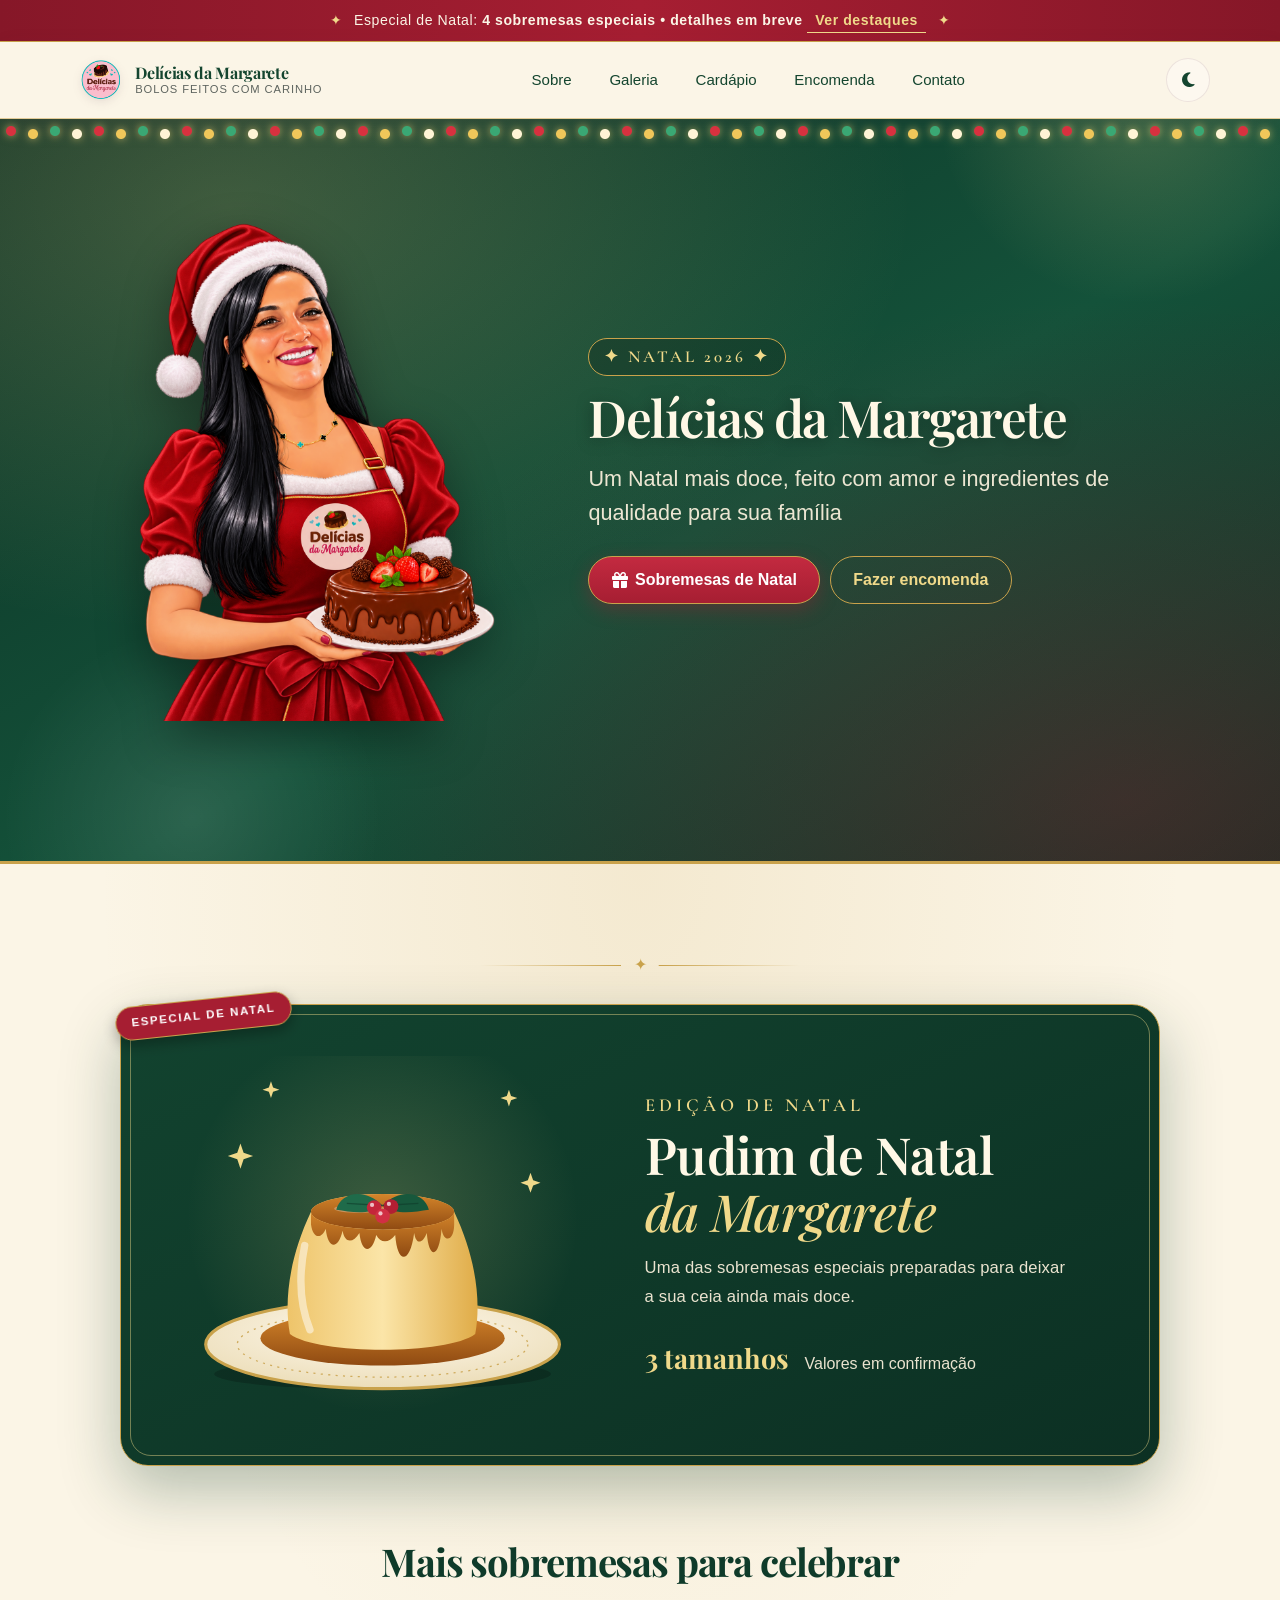
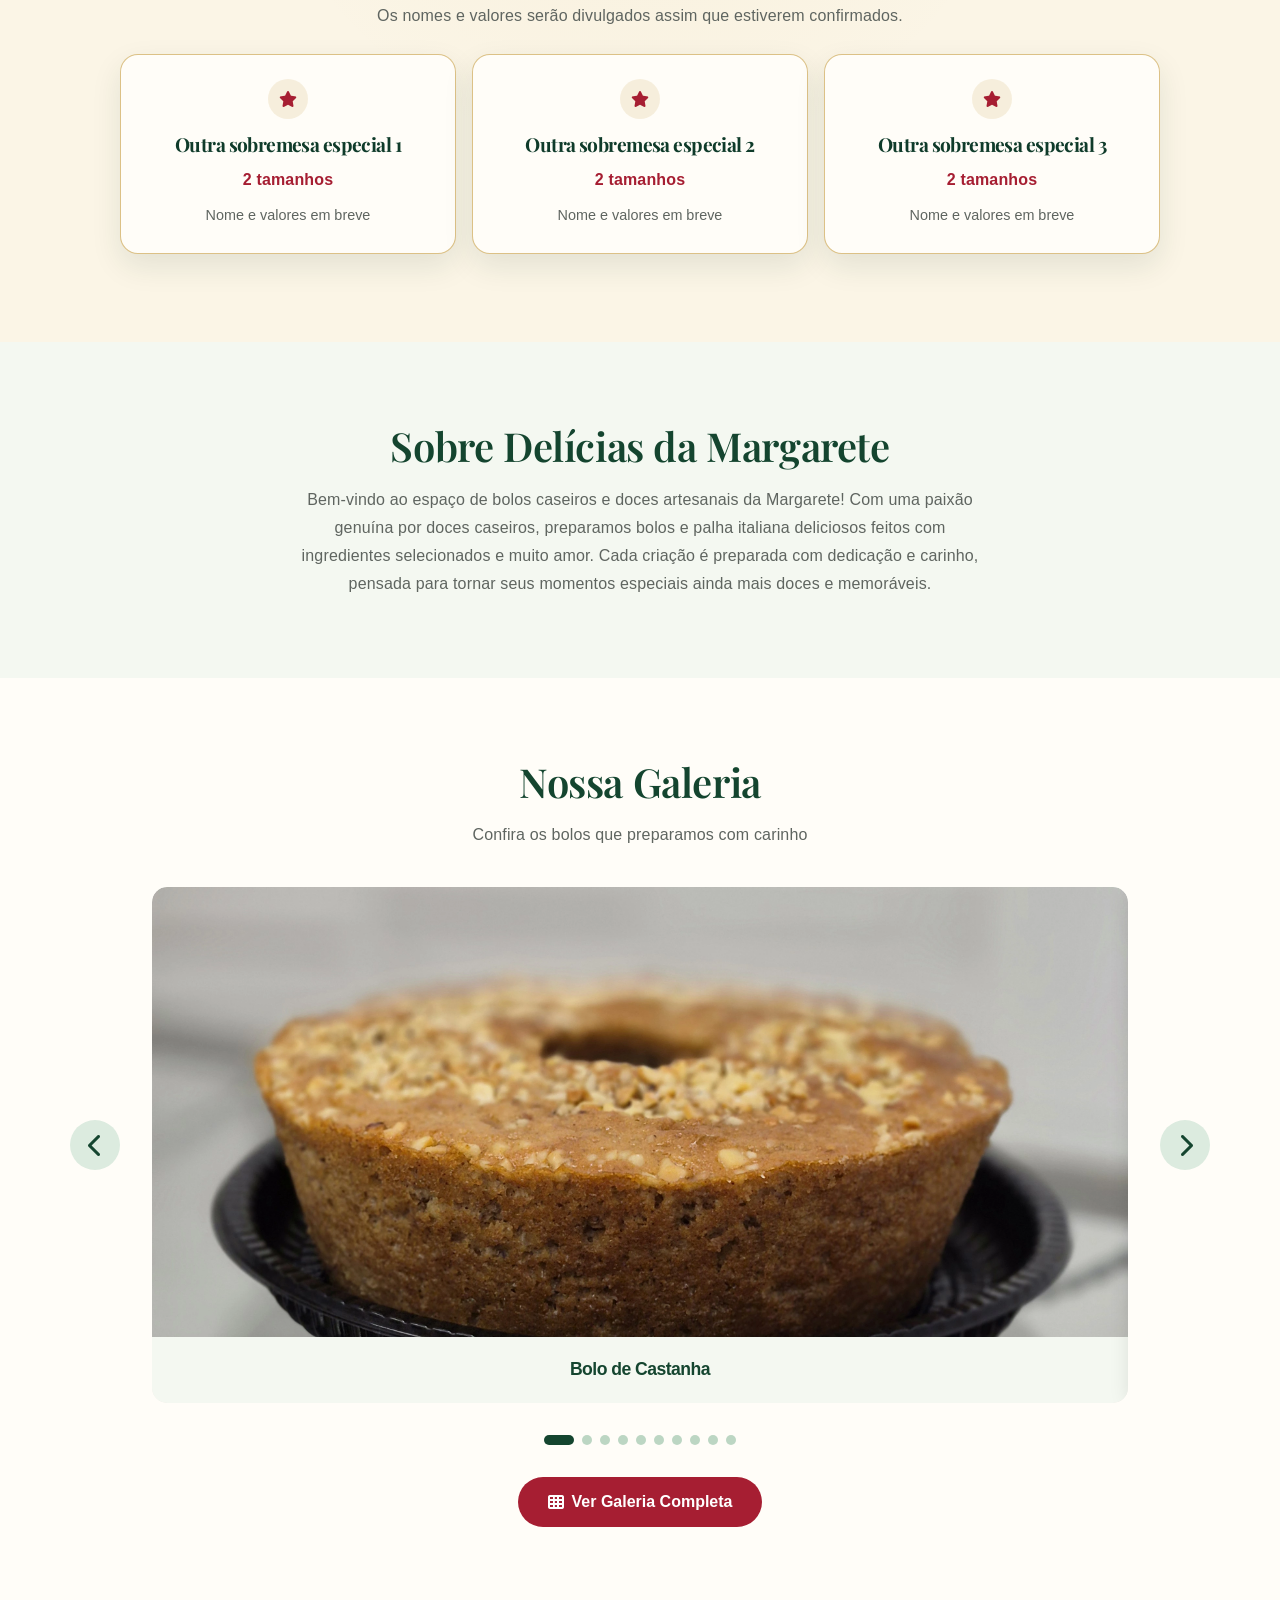
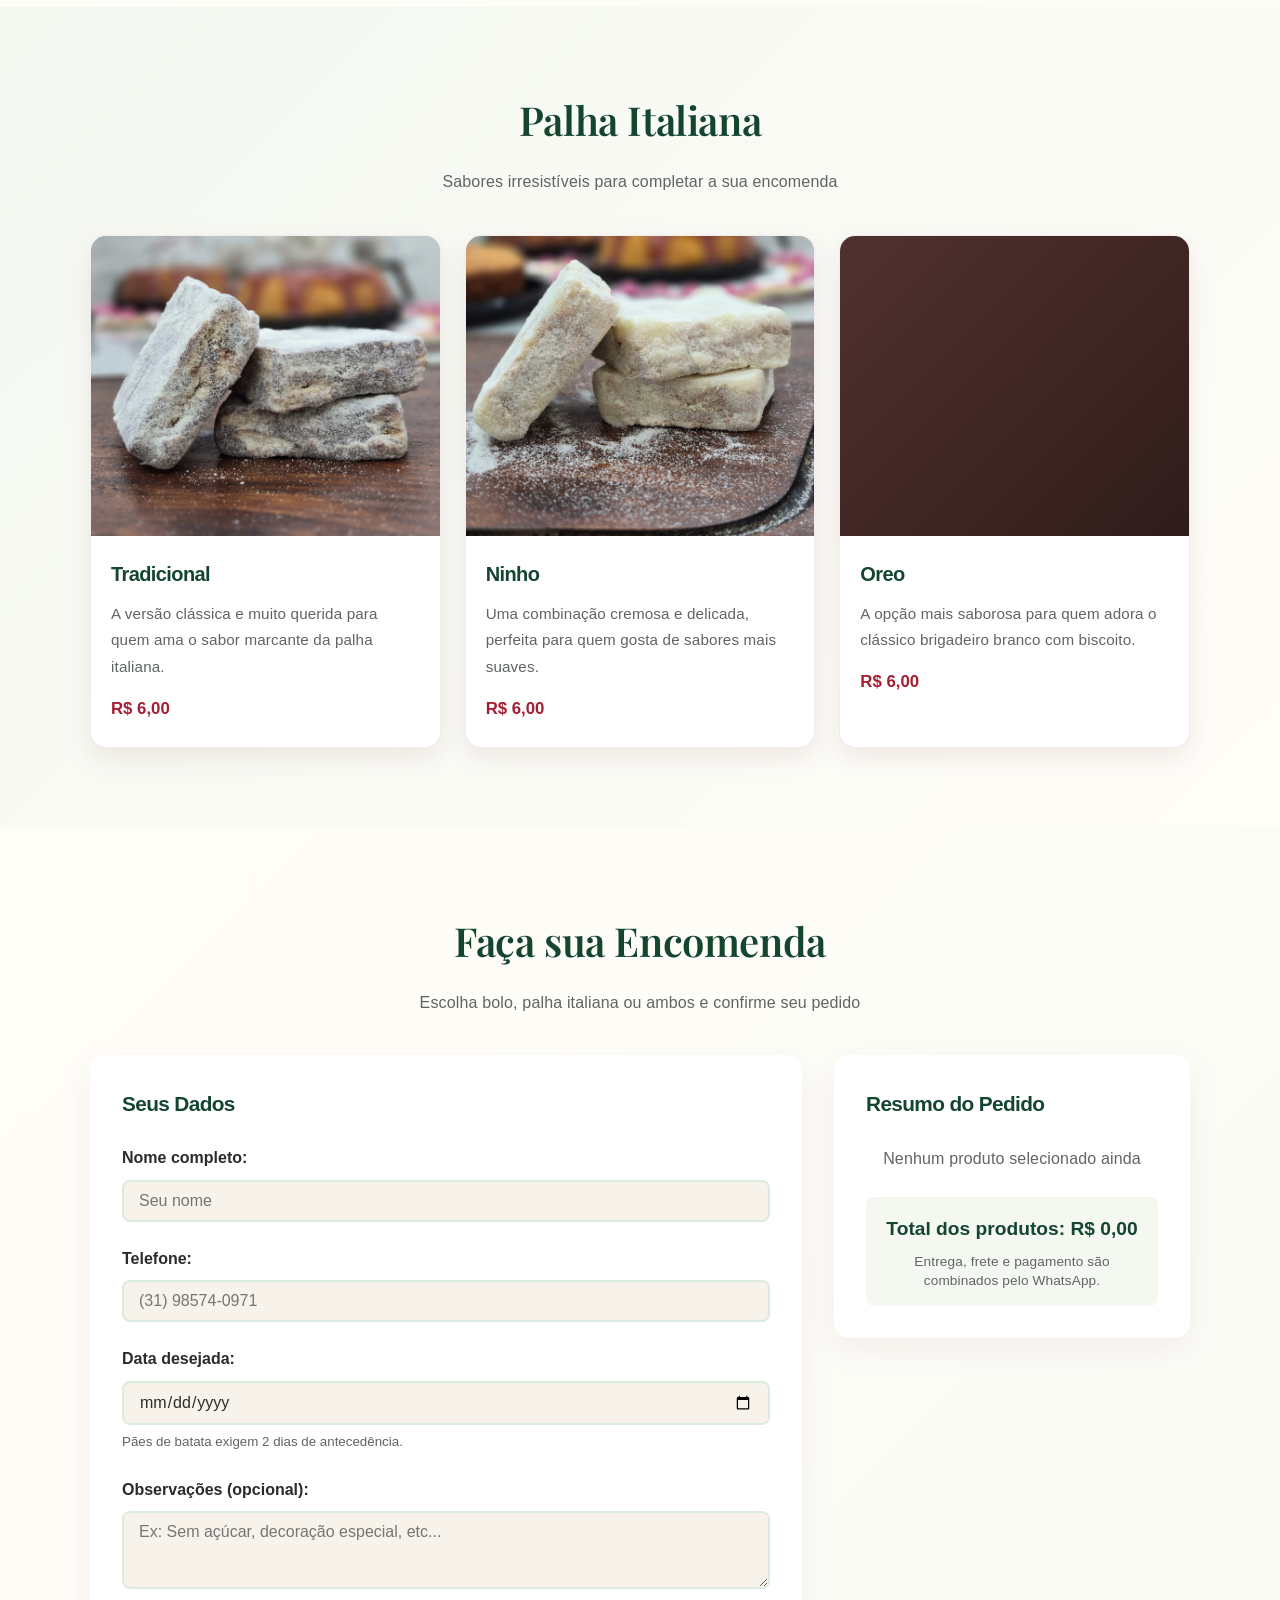
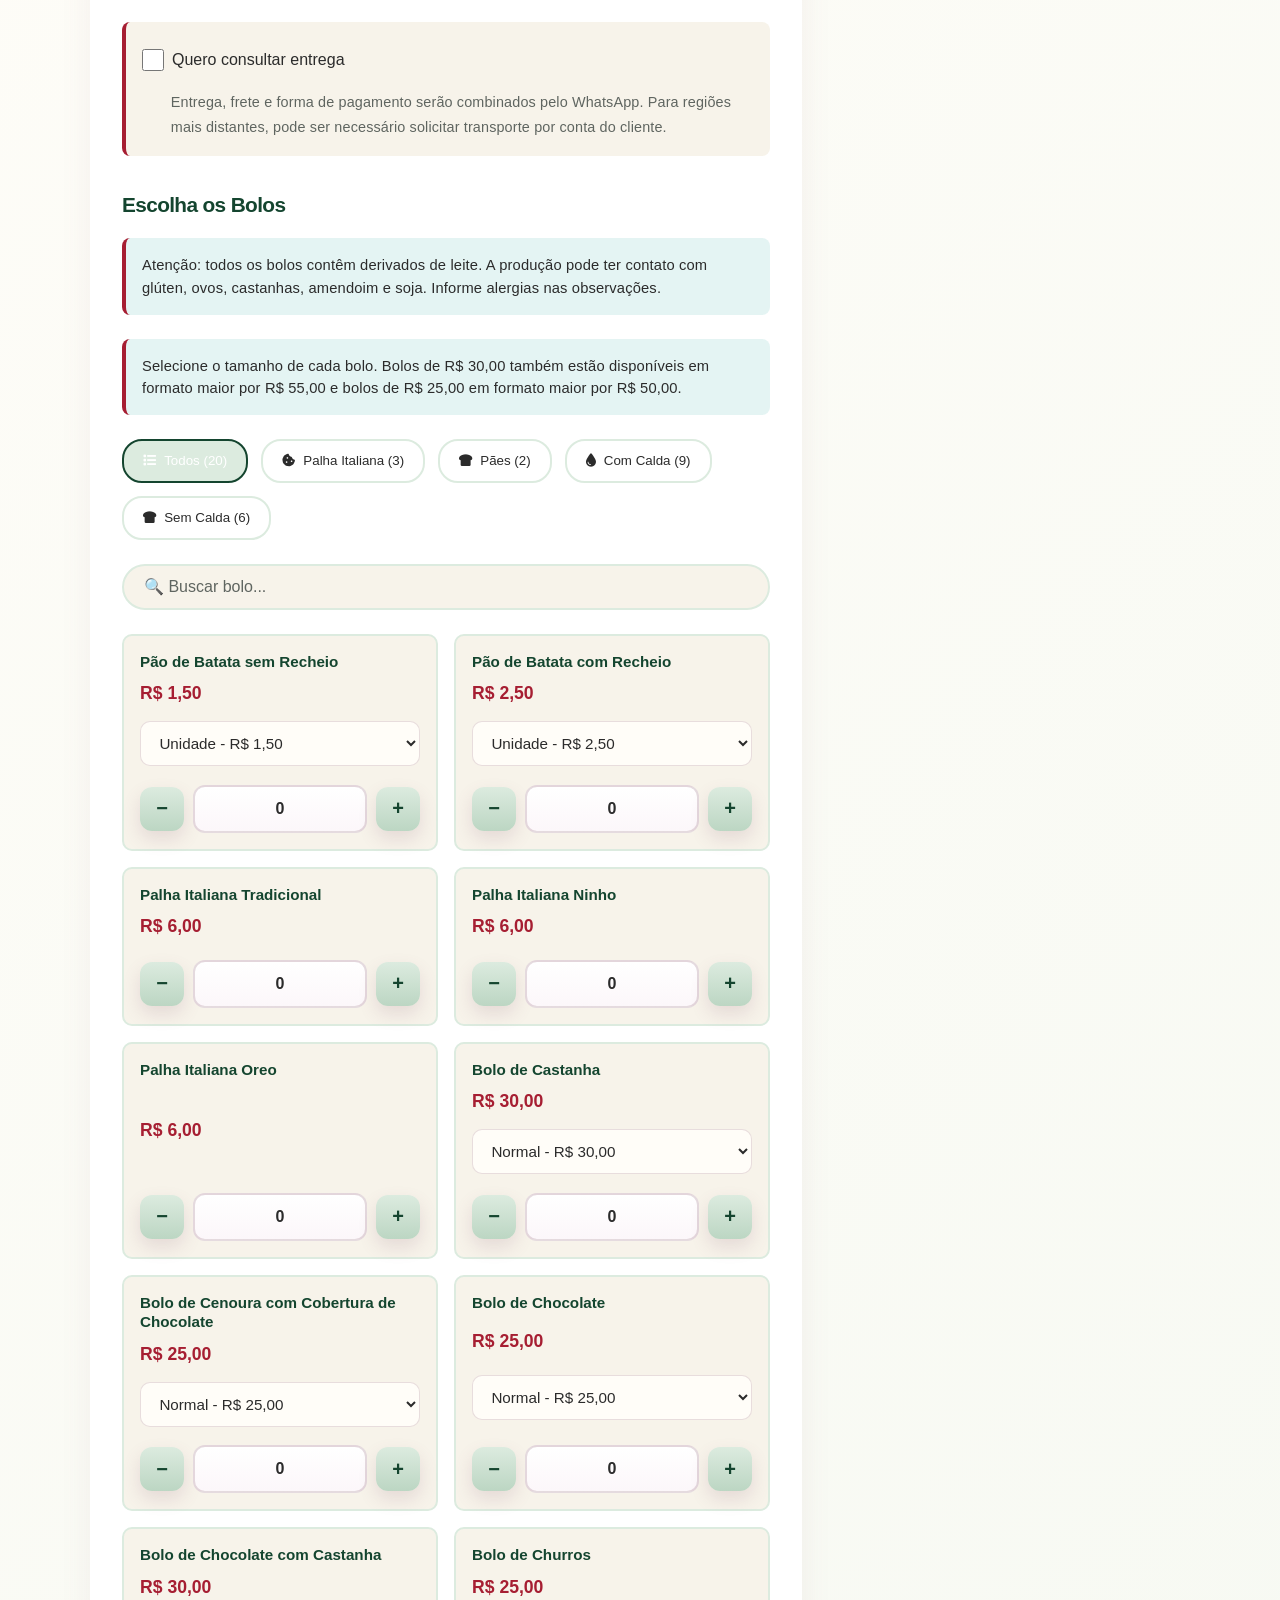
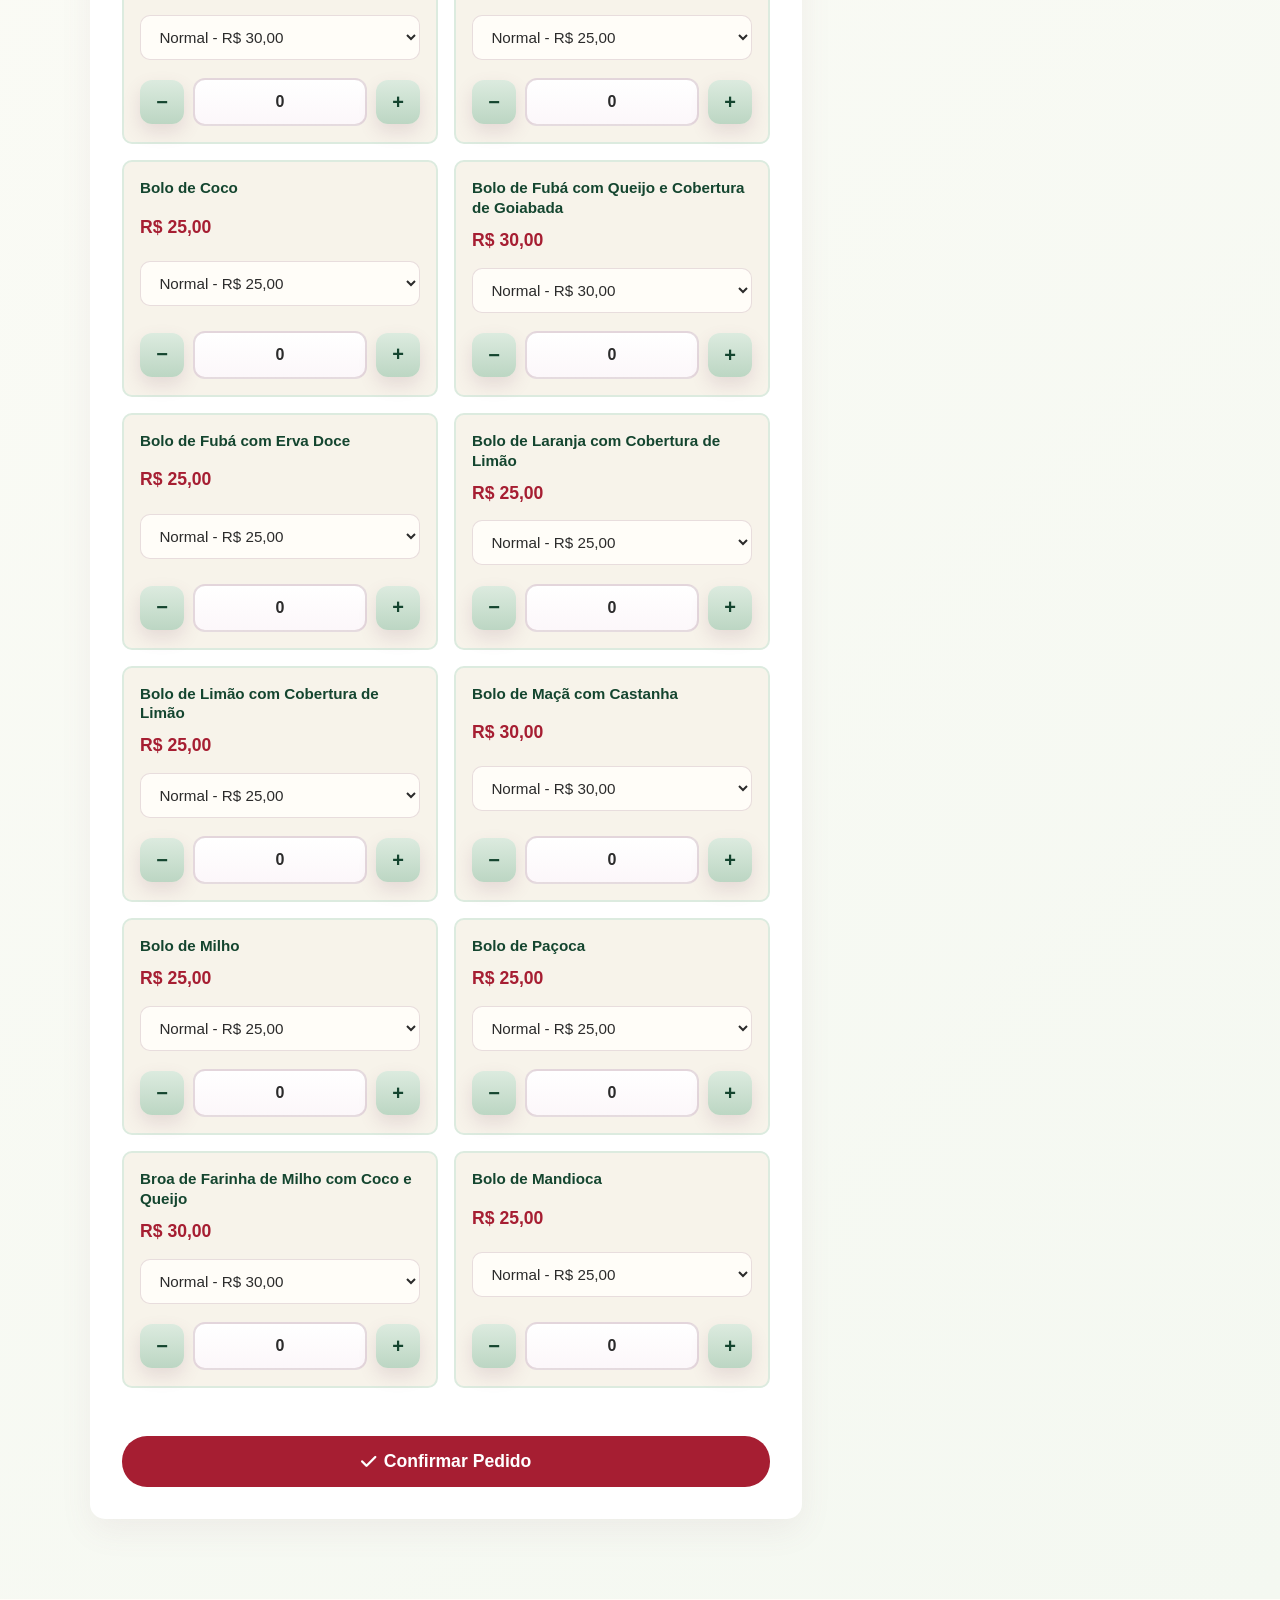
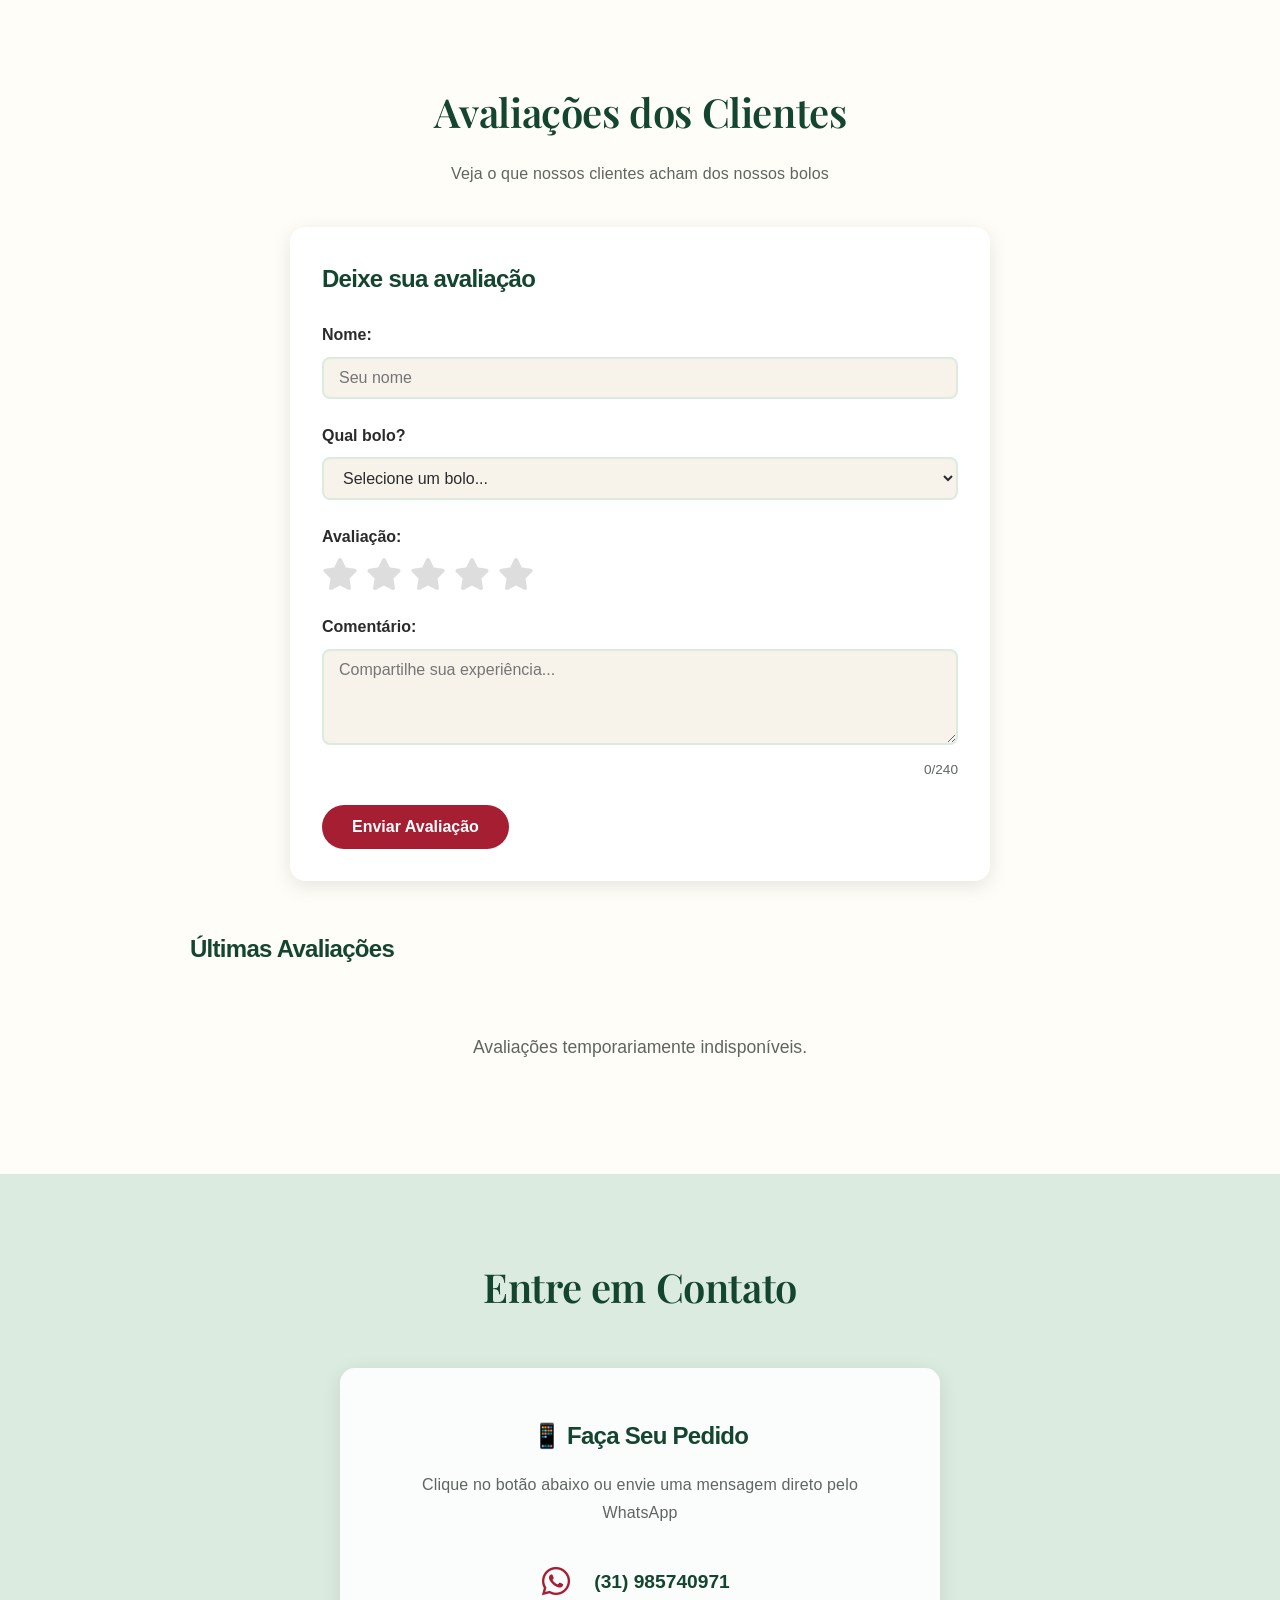
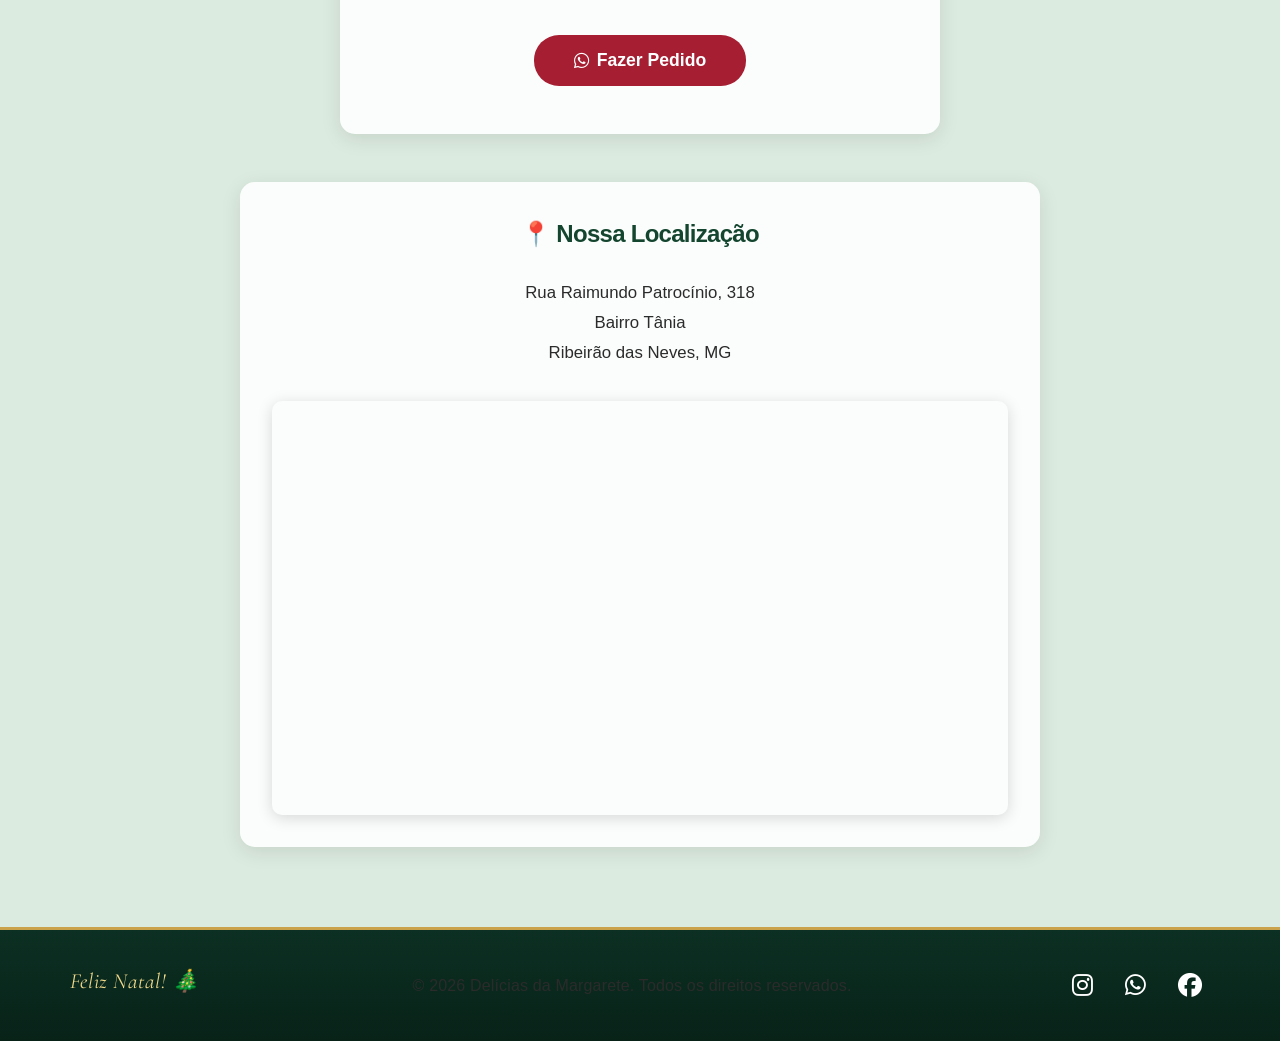
==== commit a70a50ed: "feat: update Christmas menu details and enhance layout for better user experience" ====
--- a/index.html
+++ b/index.html
@@ -4,10 +4,10 @@
 <head>
     <meta charset="UTF-8">
     <meta name="viewport" content="width=device-width, initial-scale=1.0">
-    <meta name="description" content="Delícias da Margarete: bolos caseiros, palha italiana e o Pudim de Natal (grande por R$ 60,00). Encomende para a sua ceia!">
+    <meta name="description" content="Delícias da Margarete: bolos caseiros, palha italiana e sobremesas especiais de Natal em breve.">
     <meta property="og:title" content="Delícias da Margarete">
-    <meta property="og:description" content="Especial de Natal: Pudim grande por R$ 60,00, bolos caseiros e palha italiana feitos com carinho.">
-    <title>Delícias da Margarete - Bolos Caseiros e Pudim de Natal</title>
+    <meta property="og:description" content="Conheça as sobremesas especiais de Natal da Margarete. Tamanhos, sabores e valores serão divulgados em breve.">
+    <title>Delícias da Margarete - Sobremesas de Natal</title>
     <link rel="icon" type="image/png" href="assets/icons/favicon.png">
     <link rel="stylesheet" href="css/style.css?v=20261031-5">
     <link rel="stylesheet" href="css/style-mobile-fixes.css?v=20261031-5">
@@ -15,7 +15,7 @@
     <link rel="preconnect" href="https://fonts.googleapis.com">
     <link rel="preconnect" href="https://fonts.gstatic.com" crossorigin>
     <link rel="stylesheet" href="https://fonts.googleapis.com/css2?family=Cormorant+Garamond:ital,wght@0,500;0,600;1,500&family=Playfair+Display:ital,wght@0,500;0,600;0,700;1,500&display=swap">
-    <link rel="stylesheet" href="css/natal.css?v=20261110-1">
+    <link rel="stylesheet" href="css/natal.css?v=20261111-1">
     <link rel="stylesheet" href="https://cdnjs.cloudflare.com/ajax/libs/font-awesome/6.4.0/css/all.min.css">
     <!-- Firebase -->
     <script src="https://www.gstatic.com/firebasejs/10.7.0/firebase-app-compat.js"></script>
@@ -26,8 +26,8 @@
     <!-- Faixa de Natal -->
     <div class="natal-faixa" role="note">
         <span class="orn" aria-hidden="true">✦</span>
-        Especial de Natal: <strong>Pudim grande por R$&nbsp;60,00</strong>
-        <a href="#pudim-natal">Quero encomendar</a>
+        Especial de Natal: <strong>4 sobremesas especiais • detalhes em breve</strong>
+        <a href="#pudim-natal">Ver destaques</a>
         <span class="orn" aria-hidden="true">✦</span>
     </div>
 
@@ -74,14 +74,14 @@
                 <h2>Delícias da Margarete</h2>
                 <p>Um Natal mais doce, feito com amor e ingredientes de qualidade para sua família</p>
                 <div class="hero-acoes">
-                    <a href="#pudim-natal" class="btn-natal"><i class="fas fa-gift"></i> Pudim de Natal</a>
+                    <a href="#pudim-natal" class="btn-natal"><i class="fas fa-gift"></i> Sobremesas de Natal</a>
                     <a href="#encomenda" class="btn-natal-outline">Fazer encomenda</a>
                 </div>
             </div>
         </div>
     </section>
 
-    <!-- Destaque de Natal: Pudim -->
+    <!-- Destaque de Natal -->
     <section id="pudim-natal" class="pudim-natal" aria-labelledby="pudimTitulo">
         <div class="container">
             <div class="natal-divisor" aria-hidden="true">✦</div>
@@ -141,31 +141,39 @@
                 <div class="pudim-texto">
                     <span class="pudim-eyebrow">Edição de Natal</span>
                     <h2 id="pudimTitulo">Pudim de Natal <em>da Margarete</em></h2>
-                    <p>Pudim caseiro, cremoso e com calda dourada de caramelo: a sobremesa perfeita para fechar a
-                        ceia com sabor de família.</p>
-
-                    <ul class="pudim-chips">
-                        <li>Tamanho grande</li>
-                        <li>Caseiro</li>
-                        <li>Para a ceia de Natal</li>
-                    </ul>
-
-                    <div class="pudim-preco-linha">
-                        <span class="pudim-preco">R$&nbsp;60<small>,00</small></span>
-                        <span class="pudim-preco-rotulo">pudim grande</span>
-                    </div>
-
-                    <div class="pudim-acoes">
-                        <button type="button" class="btn-natal" onclick="adicionarPudimAoPedido()">
-                            <i class="fas fa-cart-plus"></i> Adicionar ao pedido
-                        </button>
-                        <button type="button" class="btn-natal-outline" onclick="pedirPudimWhatsapp()">
-                            <i class="fab fa-whatsapp"></i> Pedir pelo WhatsApp
-                        </button>
-                    </div>
-                    <div class="pudim-aviso" id="pudimAviso" aria-live="polite"></div>
+                    <p>Uma das sobremesas especiais preparadas para deixar a sua ceia ainda mais doce.</p>
+
+                    <div class="natal-detalhe">
+                        <strong>3 tamanhos</strong>
+                        <span>Valores em confirmação</span>
+                    </div>
                 </div>
             </article>
+
+            <div class="natal-outras" aria-labelledby="natalOutrasTitulo">
+                <h2 id="natalOutrasTitulo">Mais sobremesas para celebrar</h2>
+                <p>Os nomes e valores serão divulgados assim que estiverem confirmados.</p>
+                <div class="natal-outras-grid">
+                    <article class="natal-outra-card">
+                        <span class="natal-outra-icone" aria-hidden="true"><i class="fas fa-star"></i></span>
+                        <h3>Outra sobremesa especial 1</h3>
+                        <p>2 tamanhos</p>
+                        <span>Nome e valores em breve</span>
+                    </article>
+                    <article class="natal-outra-card">
+                        <span class="natal-outra-icone" aria-hidden="true"><i class="fas fa-star"></i></span>
+                        <h3>Outra sobremesa especial 2</h3>
+                        <p>2 tamanhos</p>
+                        <span>Nome e valores em breve</span>
+                    </article>
+                    <article class="natal-outra-card">
+                        <span class="natal-outra-icone" aria-hidden="true"><i class="fas fa-star"></i></span>
+                        <h3>Outra sobremesa especial 3</h3>
+                        <p>2 tamanhos</p>
+                        <span>Nome e valores em breve</span>
+                    </article>
+                </div>
+            </div>
         </div>
     </section>
 
@@ -366,10 +374,7 @@
                         <!-- Abas de Categorias -->
                         <div class="abas-bolos" style="margin-bottom: 1.5rem;">
                             <button type="button" class="aba-btn aba-ativo" onclick="filtrarPorCategoria('todos', event)">
-                                <i class="fas fa-list"></i> Todos (21)
-                            </button>
-                            <button type="button" class="aba-btn aba-natal" onclick="filtrarPorCategoria('natal', event)">
-                                🎄 Natal (1)
+                                <i class="fas fa-list"></i> Todos (20)
                             </button>
                             <button type="button" class="aba-btn" onclick="filtrarPorCategoria('palha', event)">
                                 <i class="fas fa-cookie-bite"></i> Palha Italiana (3)
@@ -581,7 +586,7 @@
 
     <script src="js/site.js?v=20261031-1"></script>
     <script src="js/firebase-config.js?v=20260729-1"></script>
-    <script src="js/script.js?v=20261110-1"></script>
-    <script src="js/natal.js?v=20261110-1"></script>
+    <script src="js/script.js?v=20261111-1"></script>
+    <script src="js/natal.js?v=20261111-1"></script>
 </body>
 </html>
--- a/css/natal.css
+++ b/css/natal.css
@@ -423,63 +423,92 @@
     font-size: 1.04rem;
 }
 
-.pudim-chips {
+.natal-detalhe {
     display: flex;
     flex-wrap: wrap;
-    gap: 0.5rem;
-    margin: 1.2rem 0 1.4rem;
-    padding: 0;
-    list-style: none;
-}
-
-.pudim-chips li {
-    padding: 0.3rem 0.85rem;
-    border: 1px solid rgba(240, 217, 138, 0.55);
-    border-radius: 999px;
-    color: var(--natal-ouro-claro);
-    font-size: 0.85rem;
-}
-
-.pudim-preco-linha {
-    display: flex;
     align-items: baseline;
-    flex-wrap: wrap;
-    gap: 0.35rem 0.9rem;
-    margin-bottom: 1.4rem;
-}
-
-.pudim-preco {
-    color: #fff;
-    font-family: var(--fonte-natal);
-    font-size: clamp(2.8rem, 8vw, 4.2rem);
+    gap: 0.35rem 1rem;
+    margin-top: 1.5rem;
+}
+
+.natal-detalhe strong {
+    color: var(--natal-ouro-claro);
+    font-family: var(--fonte-natal);
+    font-size: 1.7rem;
+}
+
+.natal-detalhe span {
+    color: #eae3cf;
+}
+
+.natal-outras {
+    max-width: 1040px;
+    margin: clamp(2.5rem, 6vw, 4rem) auto 0;
+    text-align: center;
+}
+
+.natal-outras > h2 {
+    margin-bottom: 0.5rem;
+    color: var(--natal-verde);
+    font-family: var(--fonte-natal);
+    font-size: clamp(1.7rem, 4vw, 2.4rem);
+}
+
+.natal-outras > p {
+    margin-bottom: 1.5rem;
+    color: var(--cor-texto-claro);
+}
+
+.natal-outras-grid {
+    display: grid;
+    grid-template-columns: repeat(3, minmax(0, 1fr));
+    gap: 1rem;
+}
+
+.natal-outra-card {
+    padding: 1.5rem 1.25rem;
+    background: var(--cor-bg);
+    border: 1px solid rgba(201, 162, 75, 0.65);
+    border-radius: 18px;
+    box-shadow: 0 12px 30px rgba(15, 59, 42, 0.1);
+}
+
+.natal-outra-icone {
+    display: inline-grid;
+    width: 2.5rem;
+    height: 2.5rem;
+    margin-bottom: 0.65rem;
+    place-items: center;
+    color: var(--natal-vermelho);
+    background: rgba(201, 162, 75, 0.16);
+    border-radius: 50%;
+}
+
+.natal-outra-card h3 {
+    margin-bottom: 0.35rem;
+    color: var(--natal-verde);
+    font-family: var(--fonte-natal);
+    font-size: 1.2rem;
+}
+
+.natal-outra-card p {
+    margin-bottom: 0.5rem;
+    color: var(--natal-vermelho);
     font-weight: 700;
-    line-height: 1;
-}
-
-.pudim-preco small {
-    font-size: 0.42em;
-    font-weight: 600;
-    opacity: 0.85;
-}
-
-.pudim-preco-rotulo {
-    color: var(--natal-ouro-claro);
-    font-family: var(--fonte-script);
-    font-size: 1.25rem;
-    font-style: italic;
-}
-
-.pudim-acoes {
-    display: flex;
-    flex-wrap: wrap;
-    gap: 0.7rem;
-}
-
-.pudim-aviso {
-    min-height: 1.3em;
-    margin-top: 0.8rem;
-    color: var(--natal-ouro-claro);
+}
+
+.natal-outra-card > span:last-child {
+    color: var(--cor-texto-claro);
     font-size: 0.9rem;
+}
+
+body.tema-natal.dark-mode .natal-outras > h2,
+body.tema-natal.dark-mode .natal-outra-card h3 {
+    color: var(--natal-ouro-claro);
+}
+
+body.tema-natal.dark-mode .natal-outra-card {
+    background: #14231b;
 }
 
 /* divisor ornamental */
@@ -505,37 +534,6 @@
     transform: scaleX(-1);
 }
 
-/* item do pudim na lista de encomenda */
-.tema-natal .bolo-item[data-categoria="natal"] {
-    border-color: var(--natal-ouro);
-    background: linear-gradient(135deg, rgba(201, 162, 75, 0.14), rgba(166, 30, 50, 0.06));
-}
-
-.tema-natal .bolo-item[data-categoria="natal"] .bolo-nome::before {
-    content: '🎄 ';
-}
-
-/* aba "Natal" */
-.tema-natal .aba-btn.aba-natal {
-    border-color: var(--natal-vermelho);
-    color: var(--natal-vermelho);
-}
-
-.tema-natal .aba-btn.aba-natal.aba-ativo {
-    background: var(--natal-vermelho);
-    color: #fff;
-}
-
-body.tema-natal.dark-mode .aba-btn.aba-natal {
-    border-color: #e85a6e;
-    color: #f08a98;
-}
-
-body.tema-natal.dark-mode .aba-btn.aba-natal.aba-ativo {
-    background: #c32a40;
-    color: #fff;
-}
-
 /* ---------- Rodapé ---------- */
 .tema-natal .footer {
     background: linear-gradient(180deg, #0c3023, #082218);
@@ -675,10 +673,12 @@
         margin-right: auto;
     }
 
-    .pudim-chips,
-    .pudim-preco-linha,
-    .pudim-acoes {
+    .natal-detalhe {
         justify-content: center;
+    }
+
+    .natal-outras-grid {
+        grid-template-columns: repeat(2, minmax(0, 1fr));
     }
 
     .pudim-selo {
@@ -703,9 +703,8 @@
         font-size: 0.78rem;
     }
 
-    .pudim-acoes .btn-natal,
-    .pudim-acoes .btn-natal-outline {
-        flex: 1 1 100%;
+    .natal-outras-grid {
+        grid-template-columns: 1fr;
     }
 }
 
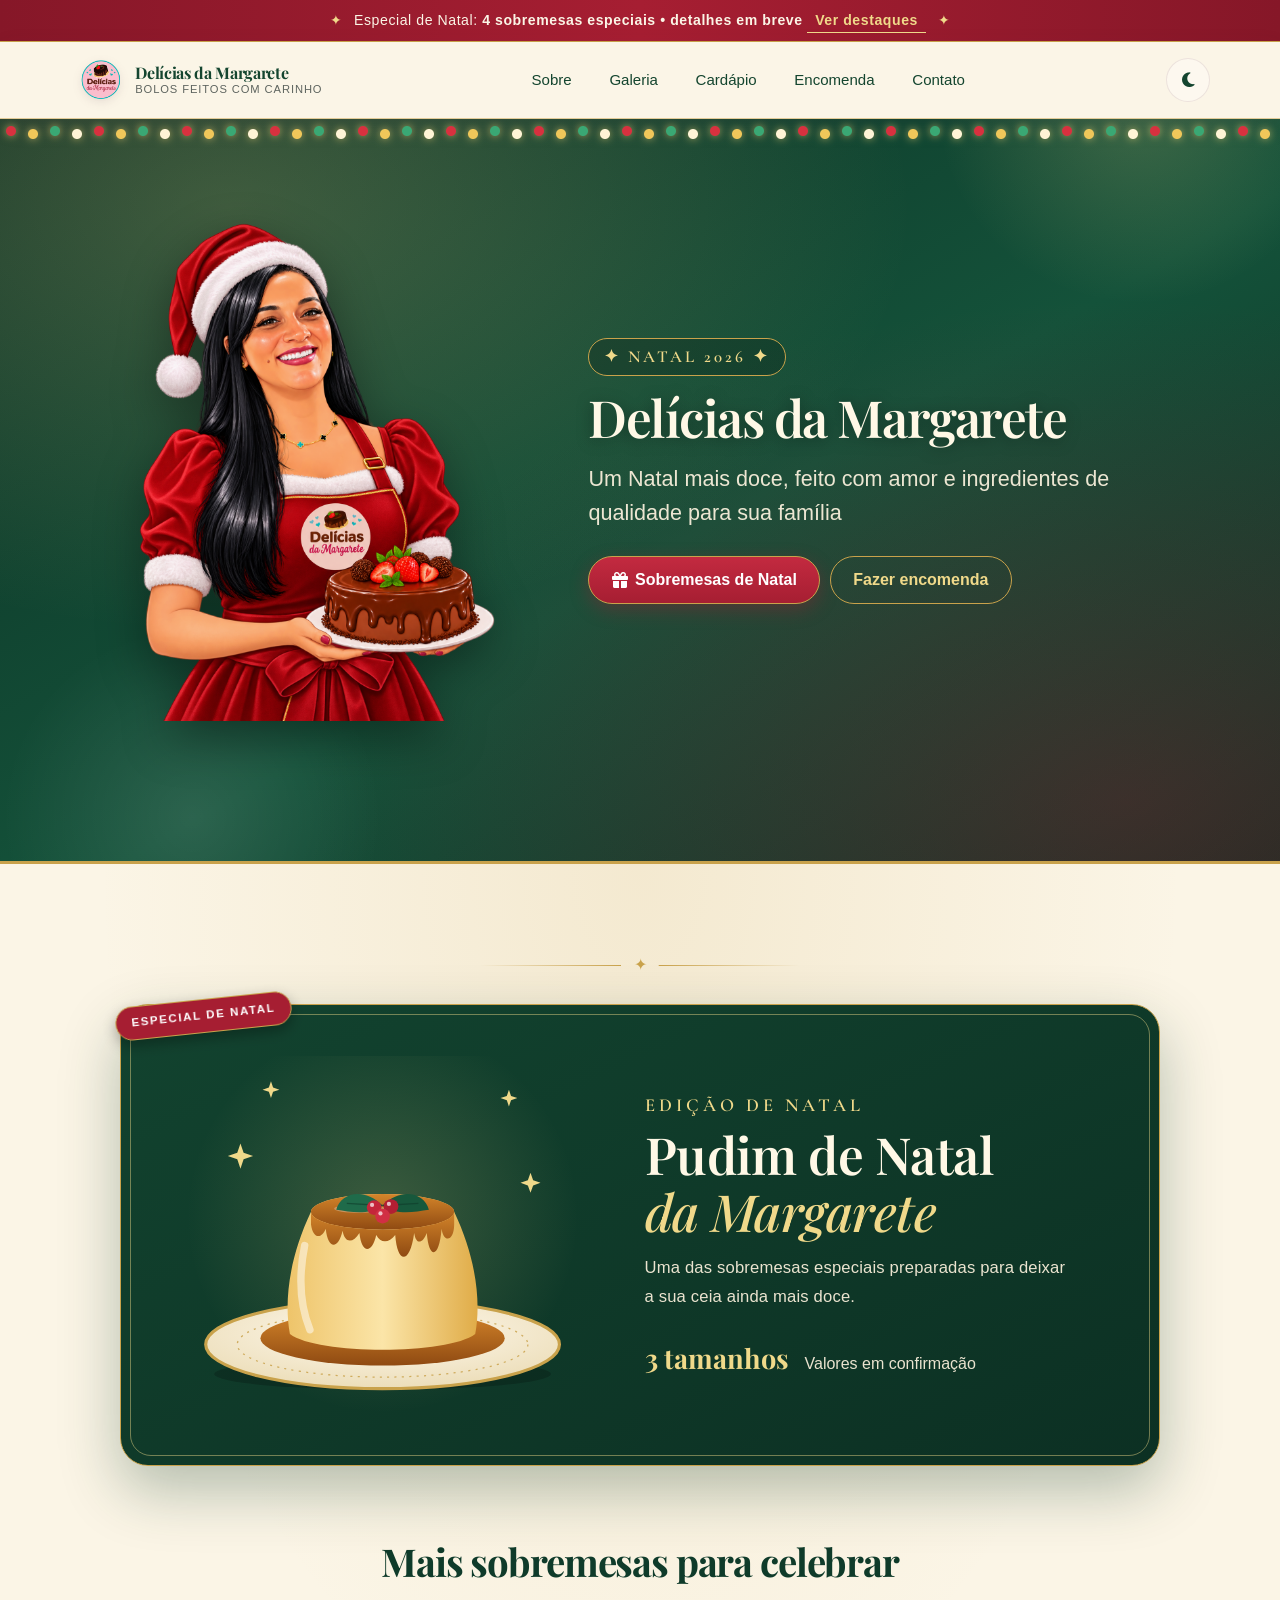
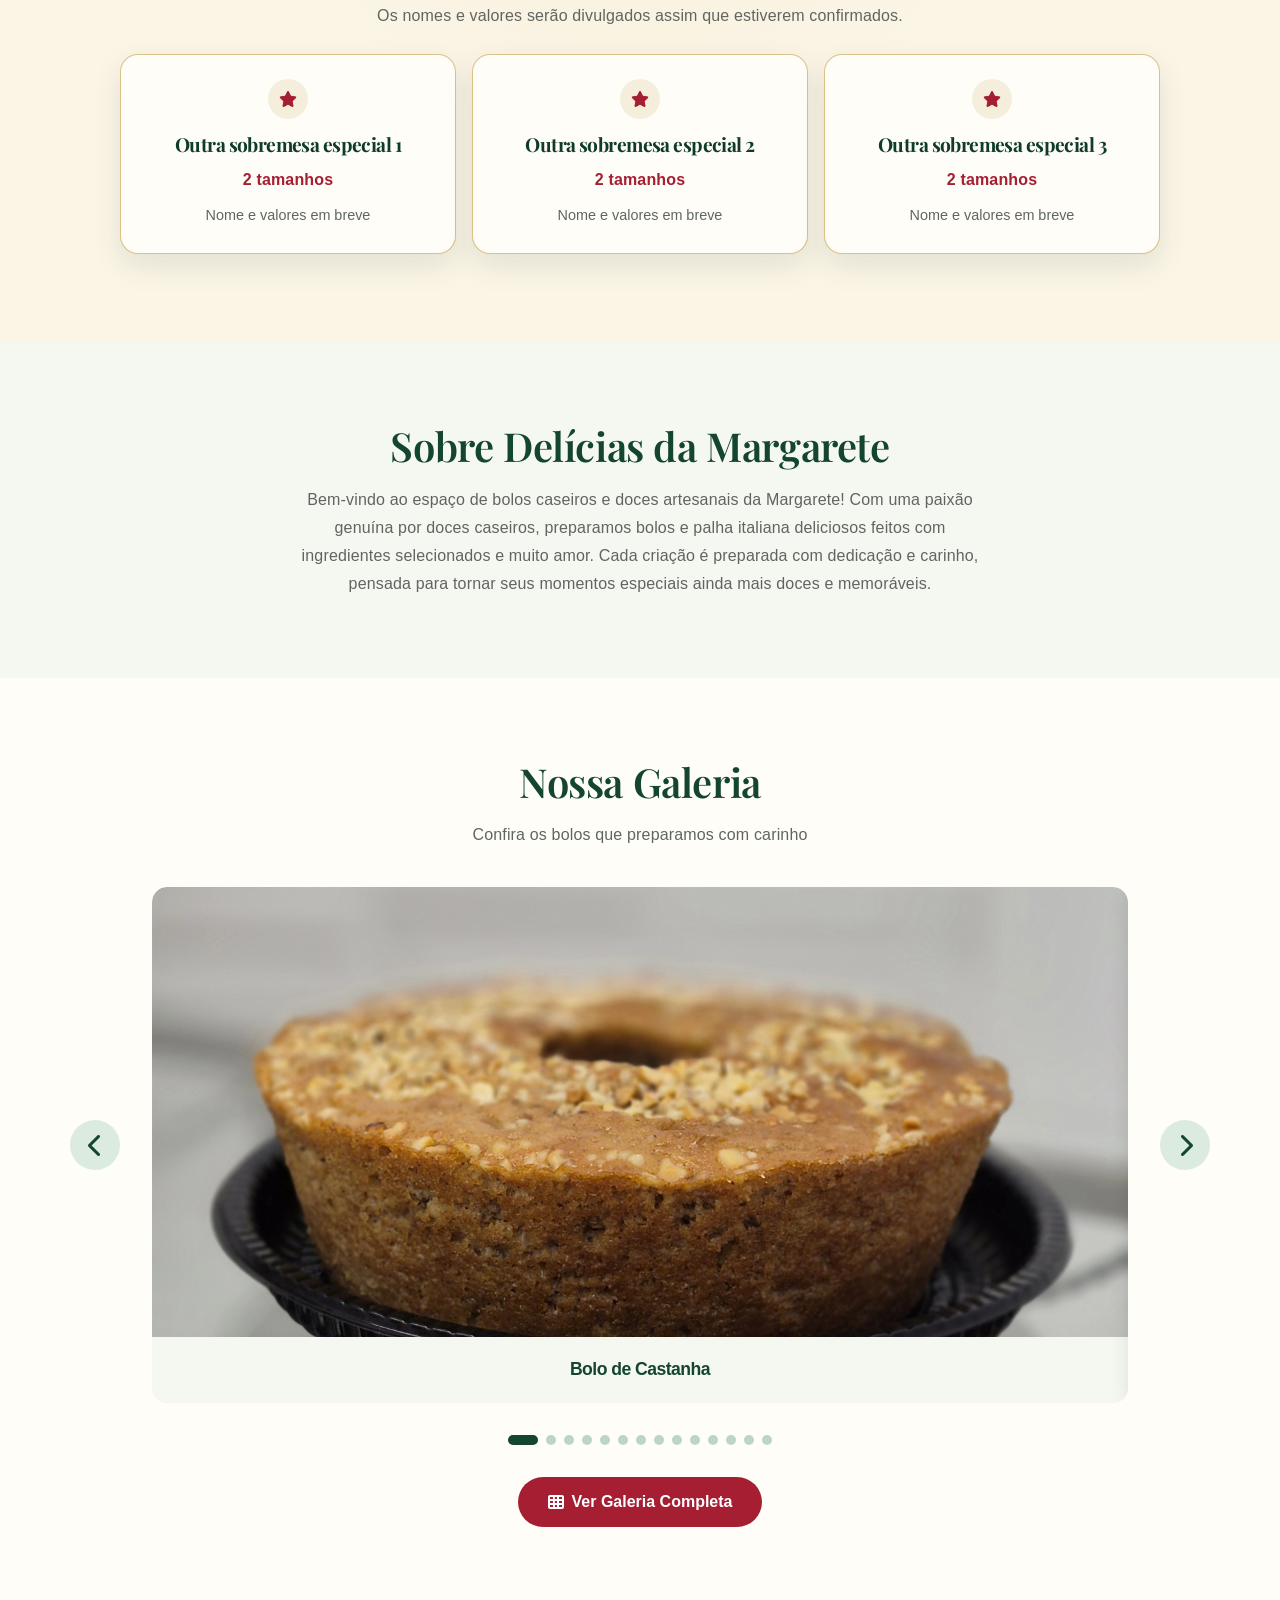
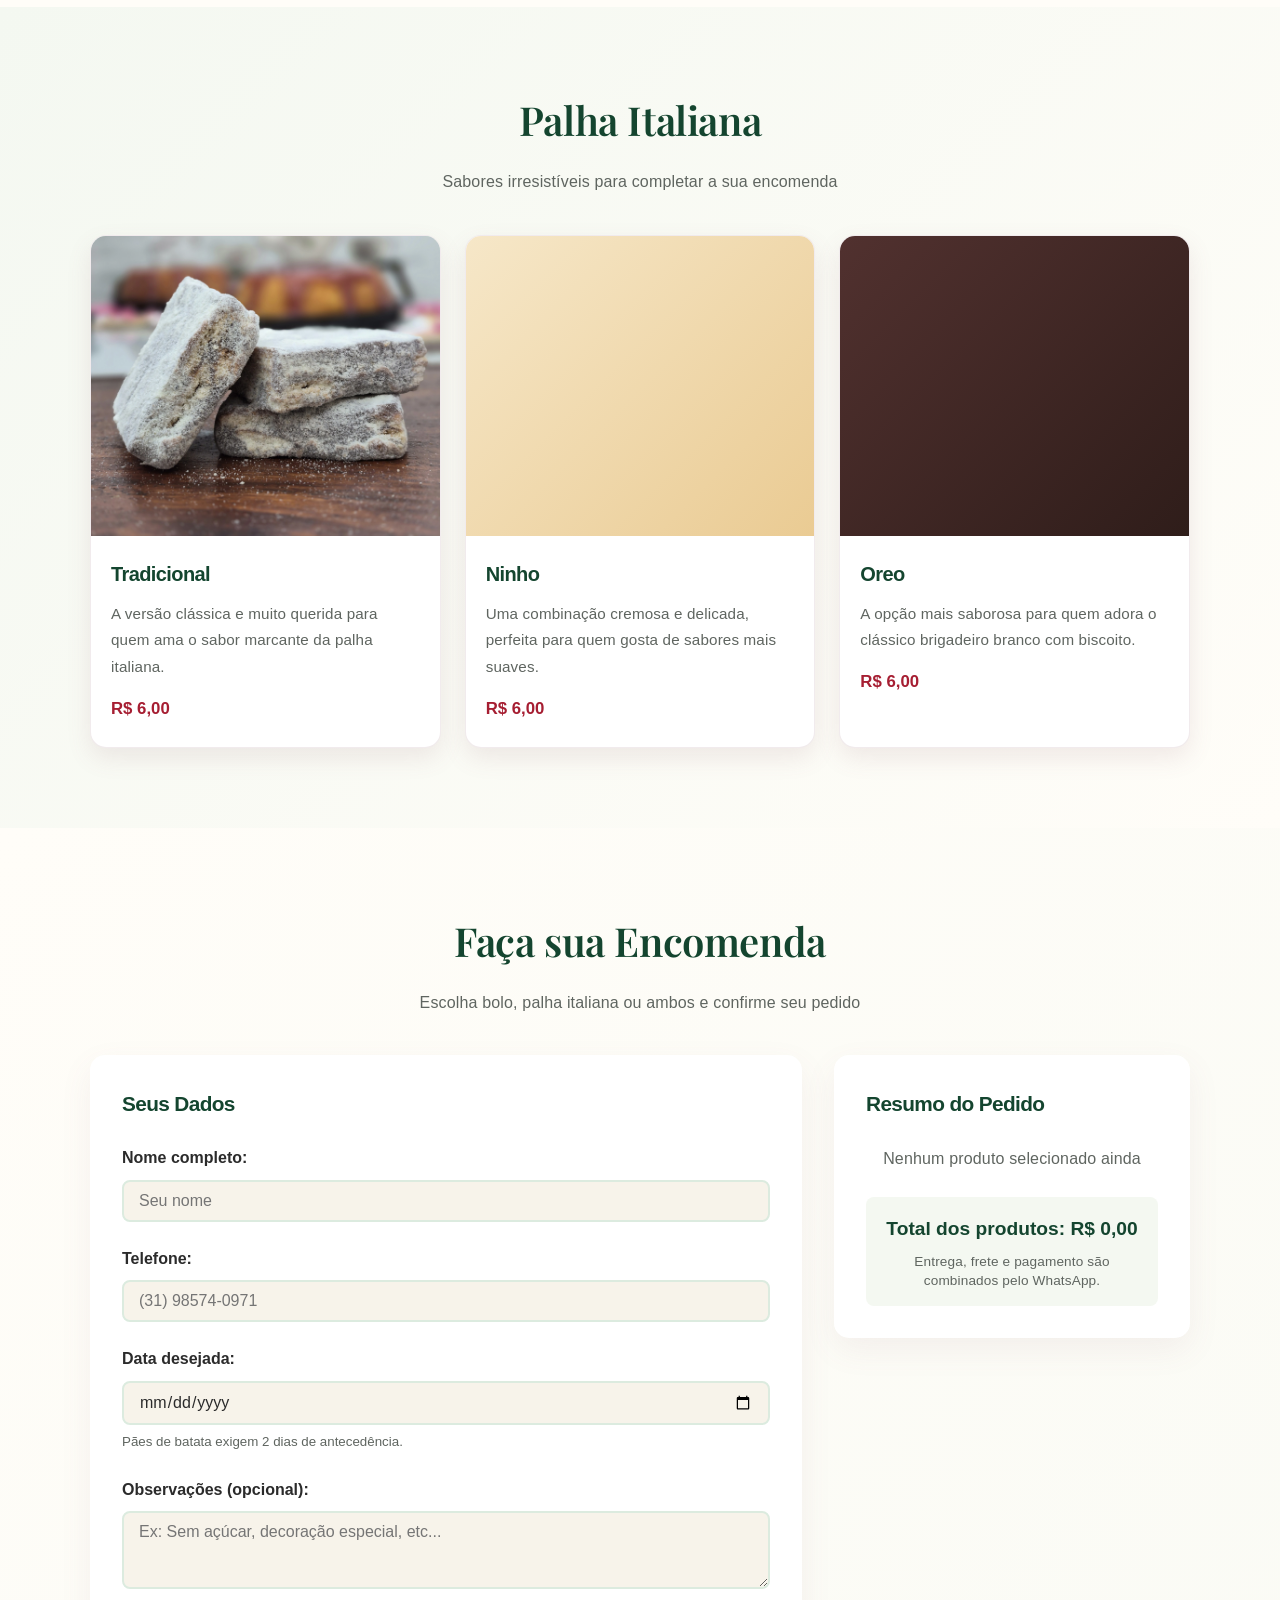
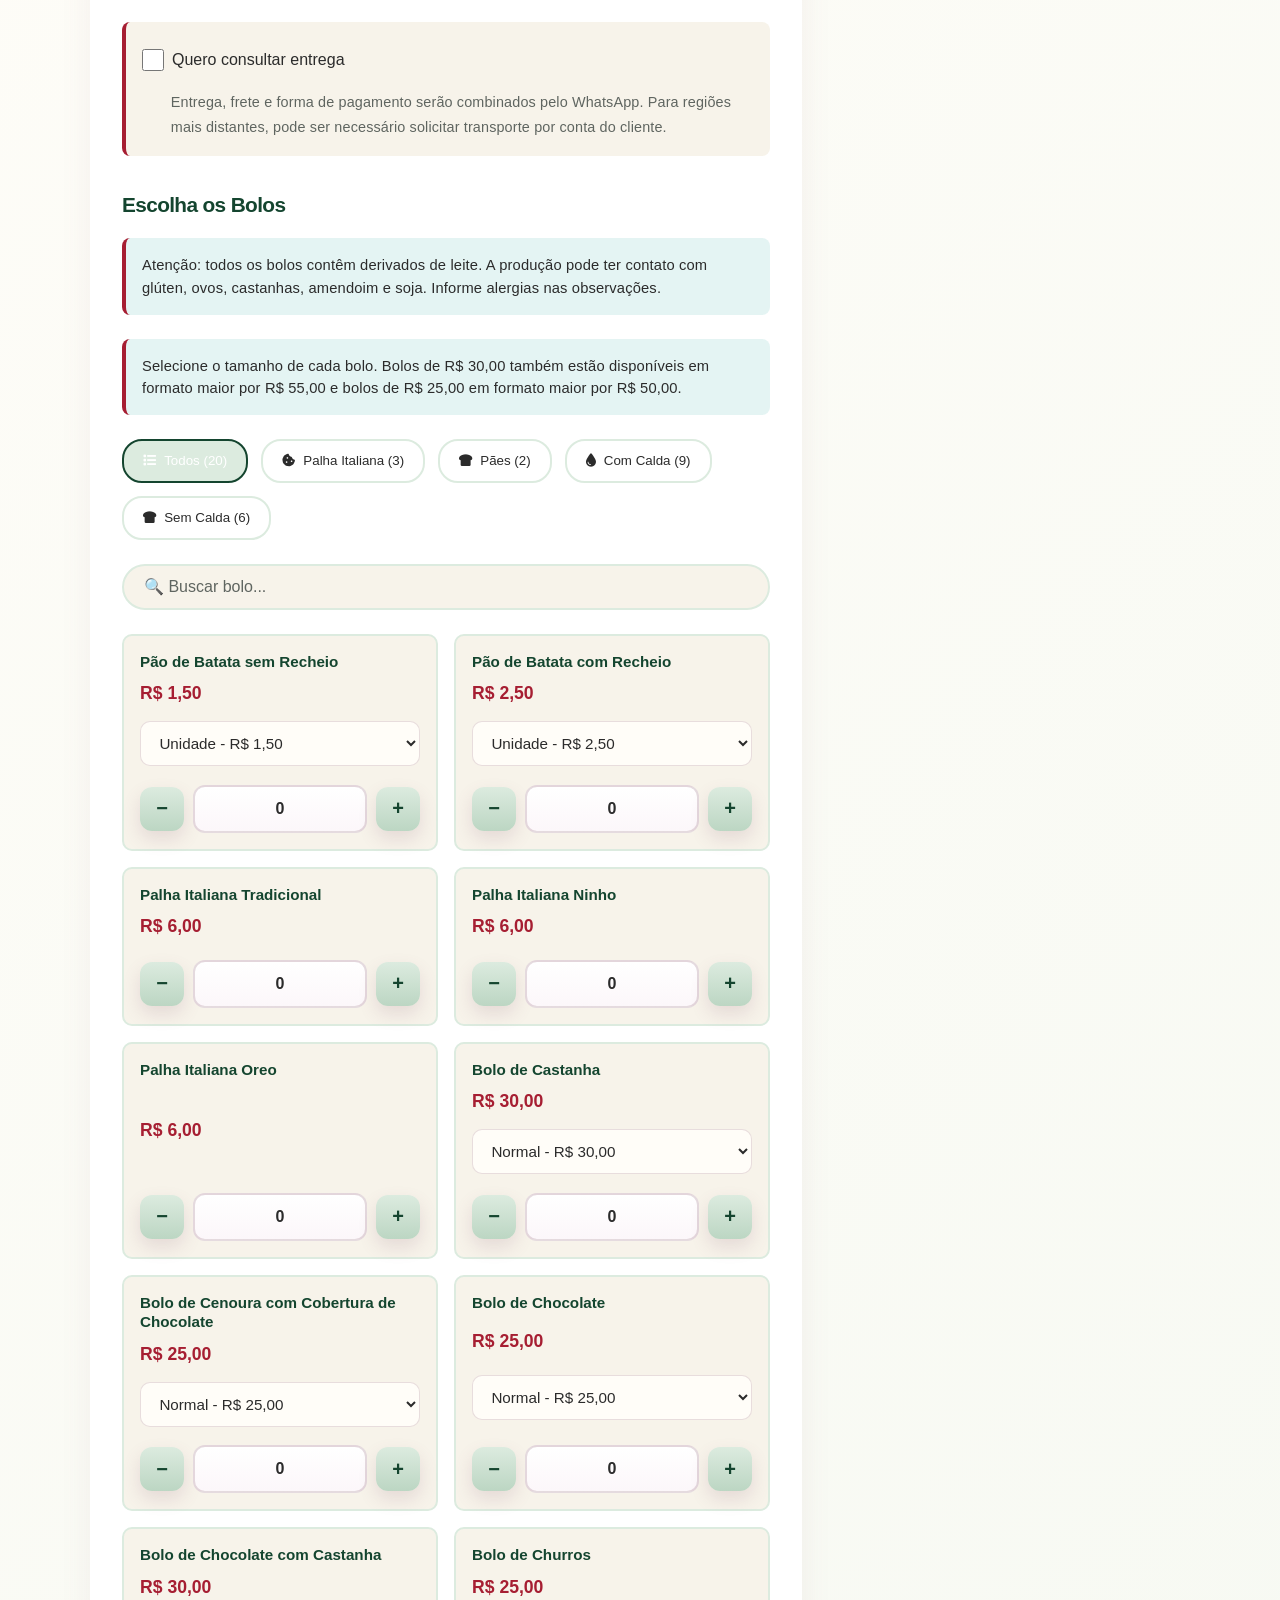
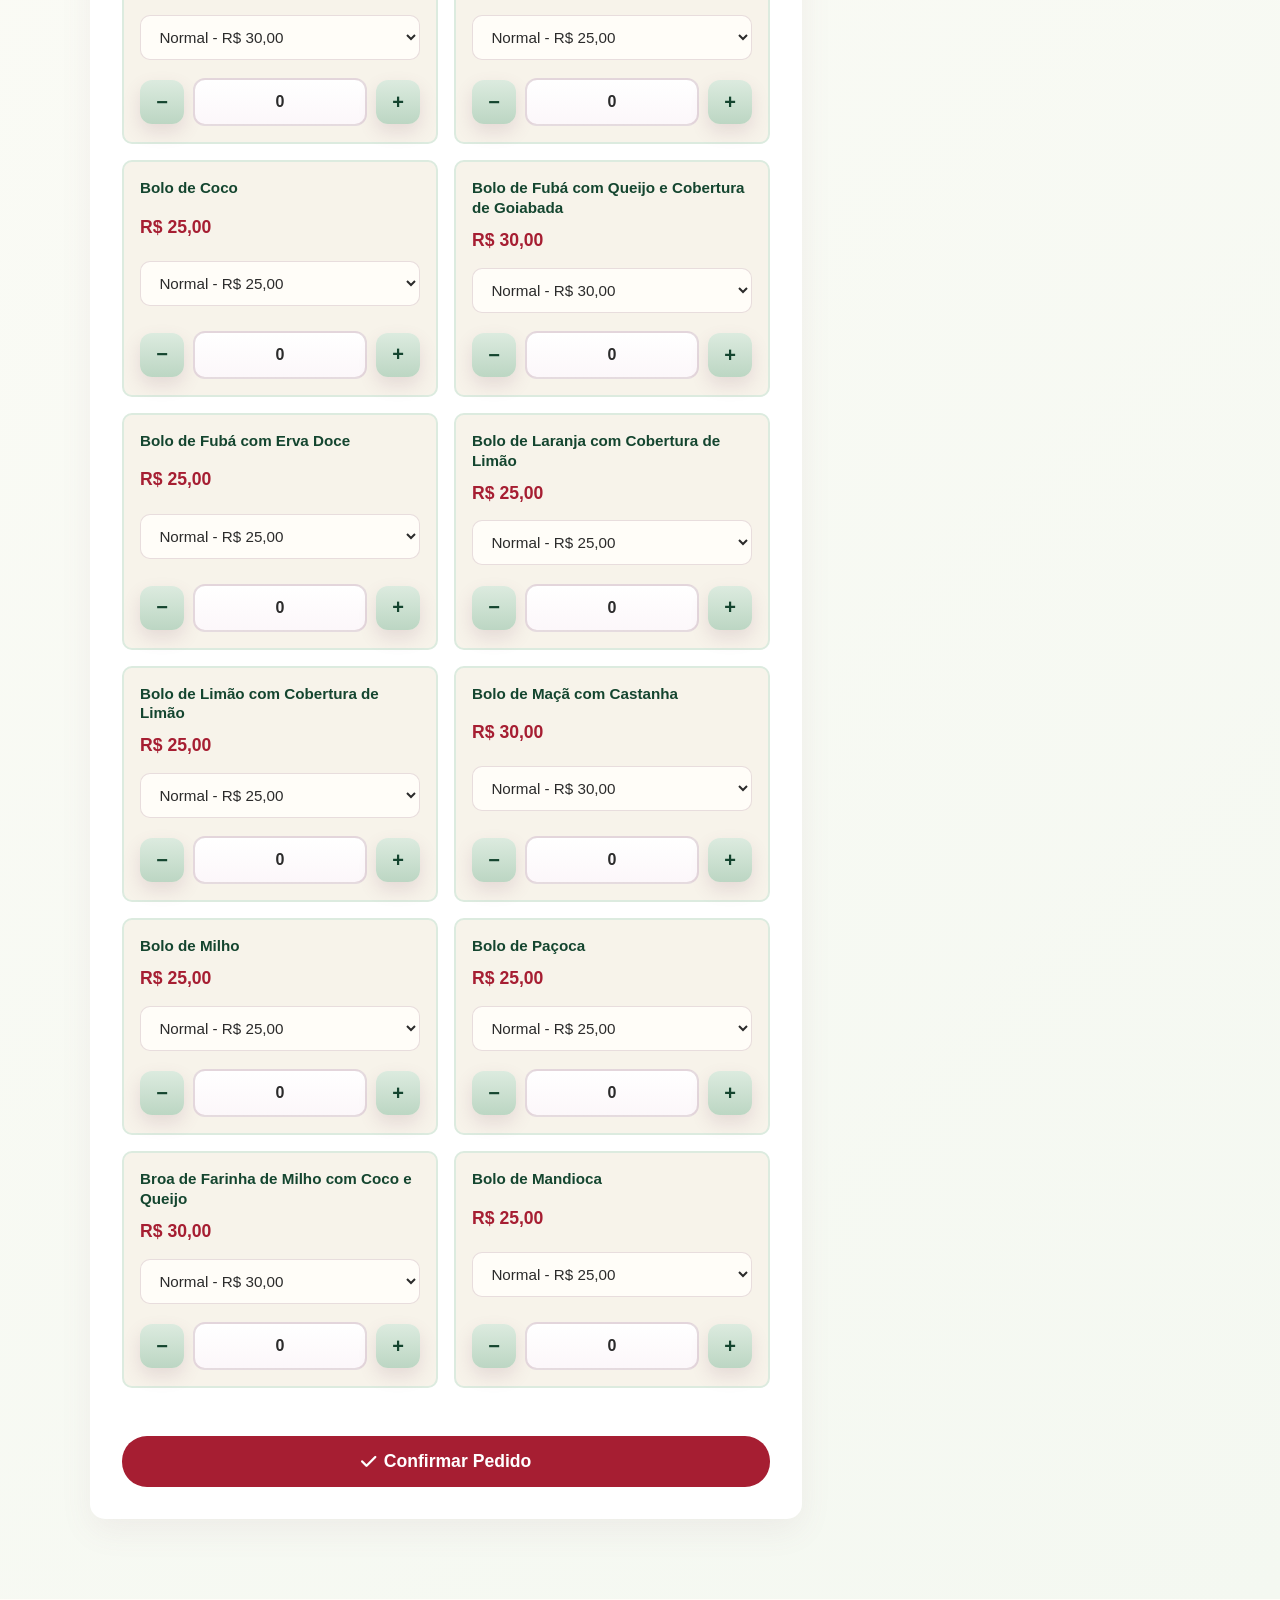
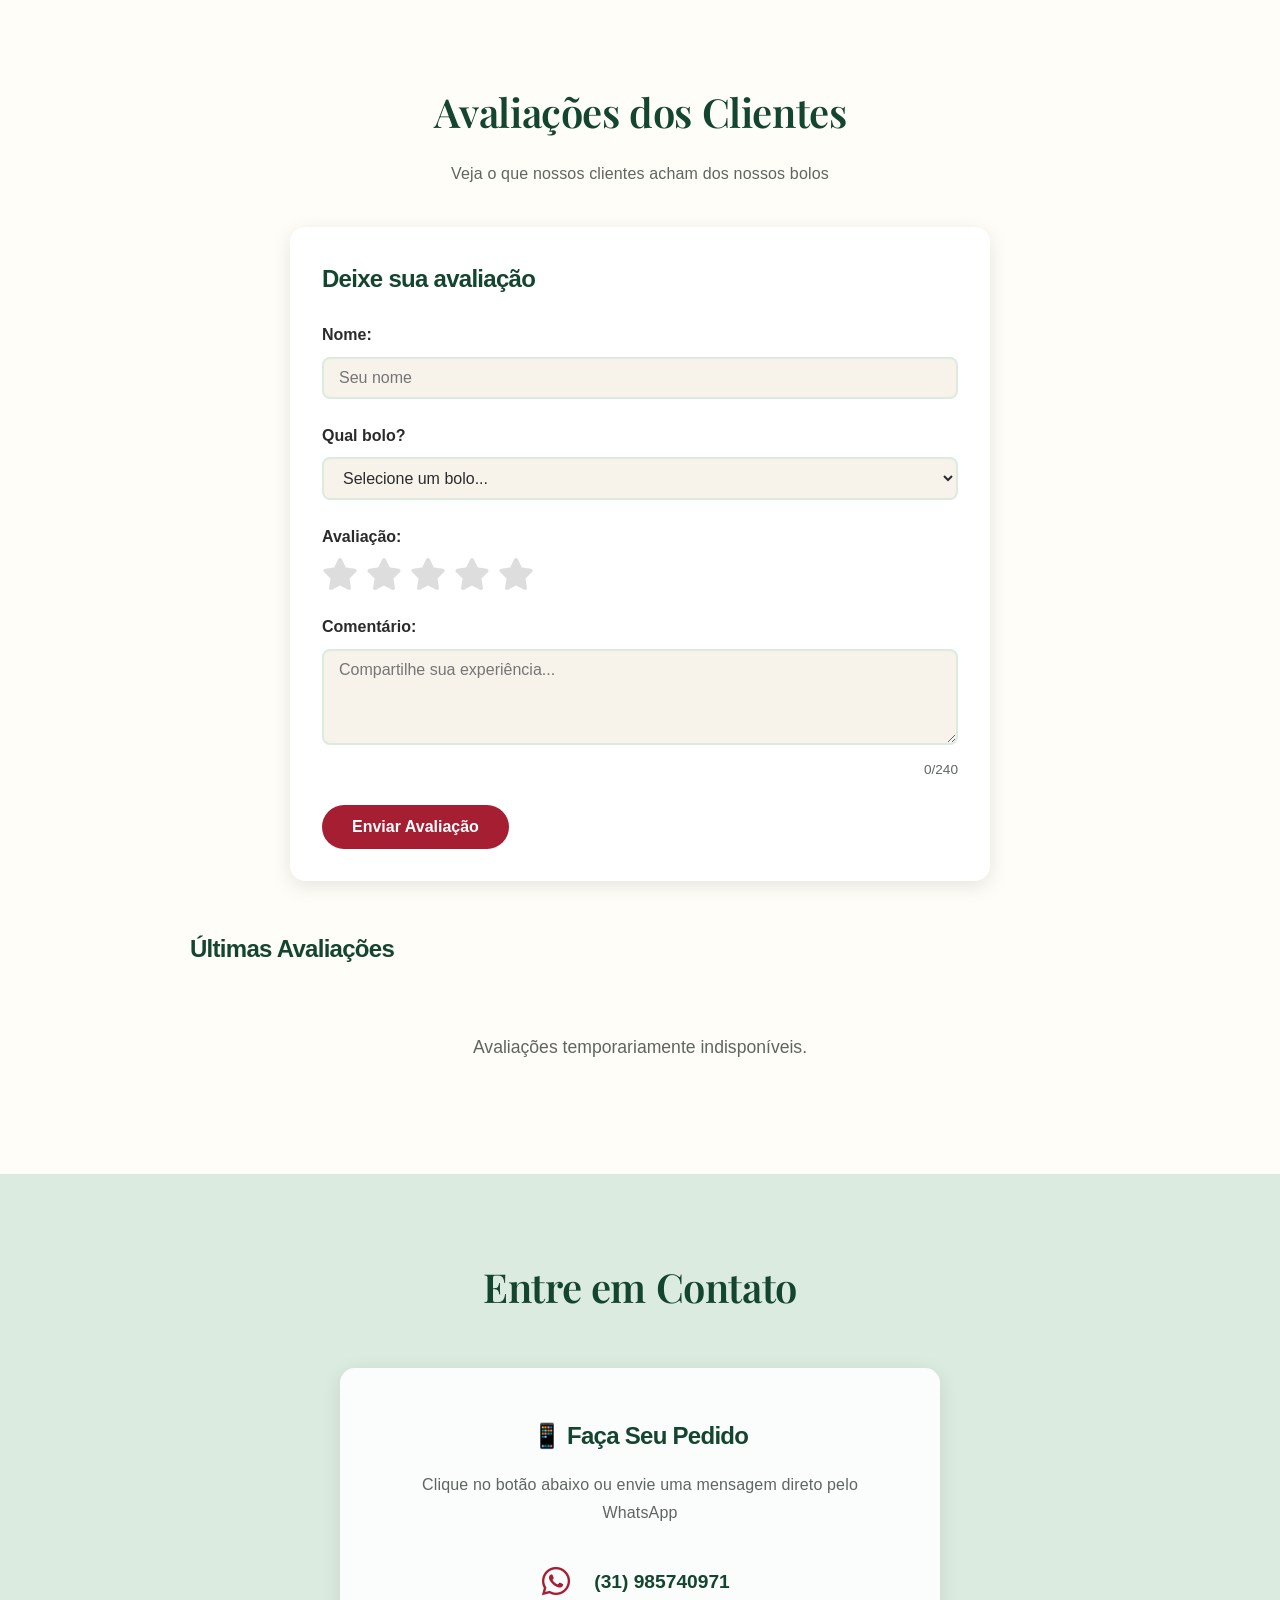
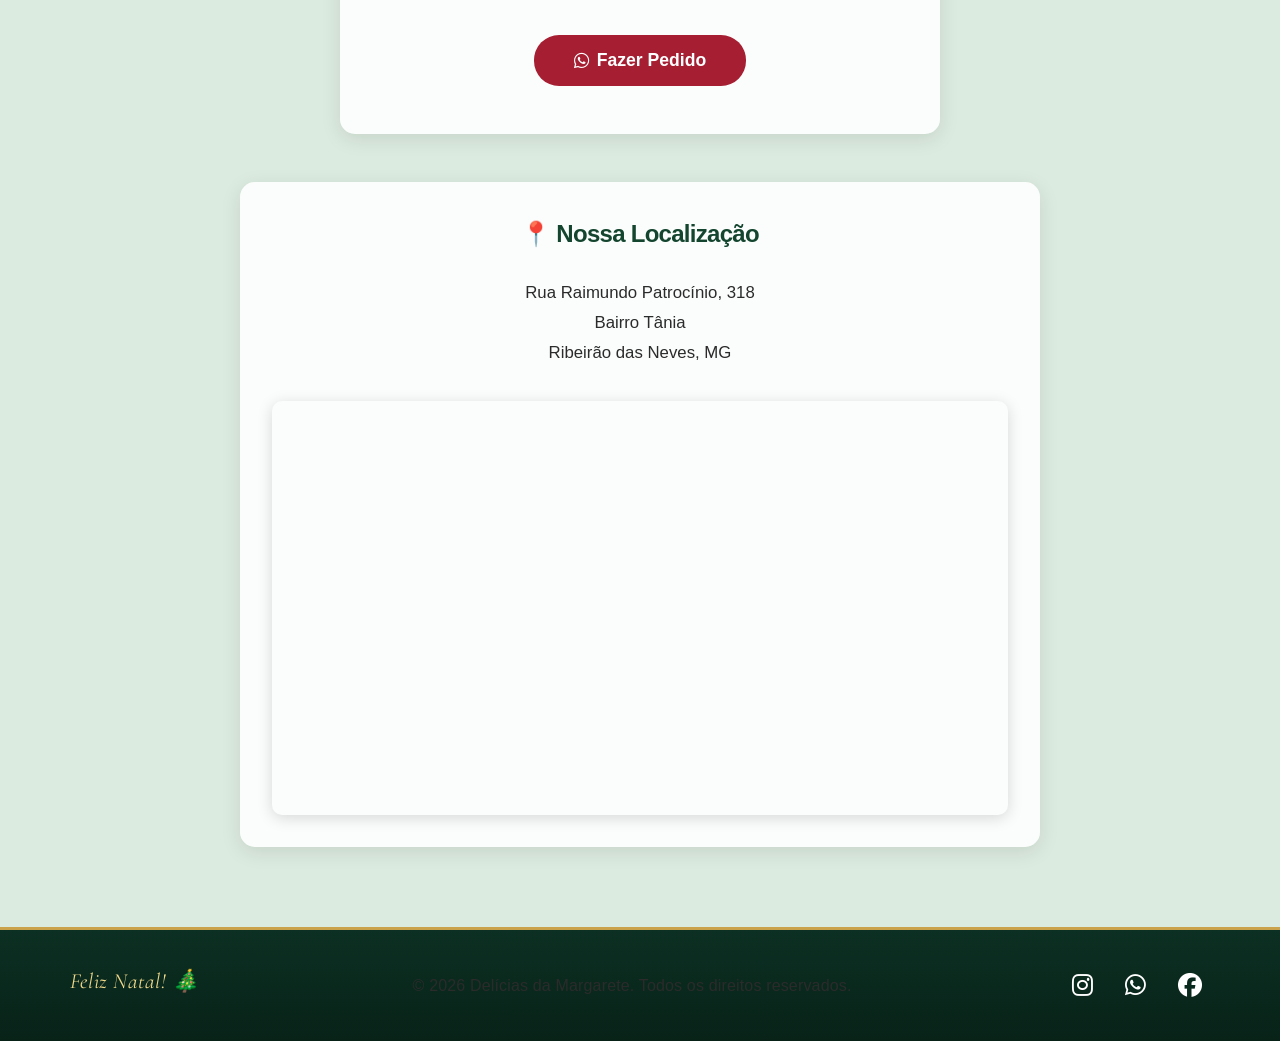
==== commit e05eeb0f: "feat: implement dynamic carousel loading and improve status handling" ====
--- a/index.html
+++ b/index.html
@@ -199,58 +199,7 @@
                 </button>
 
                 <div class="carrossel-wrapper">
-                    <div class="carrossel" id="carrossel">
-                        <div class="galeria-item">
-                            <img src="assets/imagens/castanha.webp" alt="Bolo de Castanha"
-                                loading="lazy" decoding="async">
-                            <h3>Bolo de Castanha</h3>
-                        </div>
-                        <div class="galeria-item">
-                            <img src="assets/imagens/Chocolate.webp" alt="Bolo de Chocolate" loading="lazy"
-                                decoding="async">
-                            <h3>Bolo de Chocolate</h3>
-                        </div>
-                        <div class="galeria-item">
-                            <img src="assets/imagens/CenouraCalda.webp" alt="Bolo de Cenoura" loading="lazy"
-                                decoding="async">
-                            <h3>Bolo de Cenoura</h3>
-                        </div>
-                        <div class="galeria-item">
-                            <img src="assets/imagens/Churros.webp" alt="Bolo de Churros" loading="lazy"
-                                decoding="async">
-                            <h3>Bolo de Churros</h3>
-                        </div>
-                        <div class="galeria-item">
-                            <img src="assets/imagens/Coco.webp" alt="Bolo de Coco" loading="lazy"
-                                decoding="async">
-                            <h3>Bolo de Coco</h3>
-                        </div>
-                        <div class="galeria-item">
-                            <img src="assets/imagens/BroaComCalda.webp" alt="Bolo de Fubá"
-                                loading="lazy" decoding="async">
-                            <h3>Bolo de Fubá</h3>
-                        </div>
-                        <div class="galeria-item">
-                            <img src="assets/imagens/LaranjaCalda.webp" alt="Bolo de Laranja" loading="lazy"
-                                decoding="async">
-                            <h3>Bolo de Laranja</h3>
-                        </div>
-                        <div class="galeria-item">
-                            <img src="assets/imagens/BoloLimao.webp" alt="Bolo de Limão"
-                                loading="lazy" decoding="async">
-                            <h3>Bolo de Limão</h3>
-                        </div>
-                        <div class="galeria-item">
-                            <img src="assets/imagens/PacocaBolo.webp" alt="Bolo de Paçoca" loading="lazy"
-                                decoding="async">
-                            <h3>Bolo de Paçoca</h3>
-                        </div>
-                        <div class="galeria-item">
-                            <img src="assets/imagens/Milho.webp" alt="Bolo de Milho" loading="lazy"
-                                decoding="async">
-                            <h3>Bolo de Milho</h3>
-                        </div>
-                    </div>
+                    <div class="carrossel" id="carrossel"></div>
                 </div>
 
                 <button class="carrossel-btn carrossel-btn-next" onclick="moveCarrossel(1)">
@@ -258,6 +207,7 @@
                 </button>
             </div>
 
+            <p id="carrosselStatus" class="carrossel-status" role="status" hidden></p>
             <div class="carrossel-indicadores" id="indicadores"></div>
 
             <!-- Botão Ver Galeria Completa -->
--- a/css/style.css
+++ b/css/style.css
@@ -609,6 +609,18 @@
     gap: 0.5rem;
     justify-content: center;
     flex-wrap: wrap;
+}
+
+.carrossel-container[hidden],
+.carrossel-btn[hidden],
+.carrossel-indicadores[hidden] {
+    display: none;
+}
+
+.carrossel-status {
+    margin: 0 0 1rem;
+    color: var(--cor-escura);
+    text-align: center;
 }
 
 .indicador {
